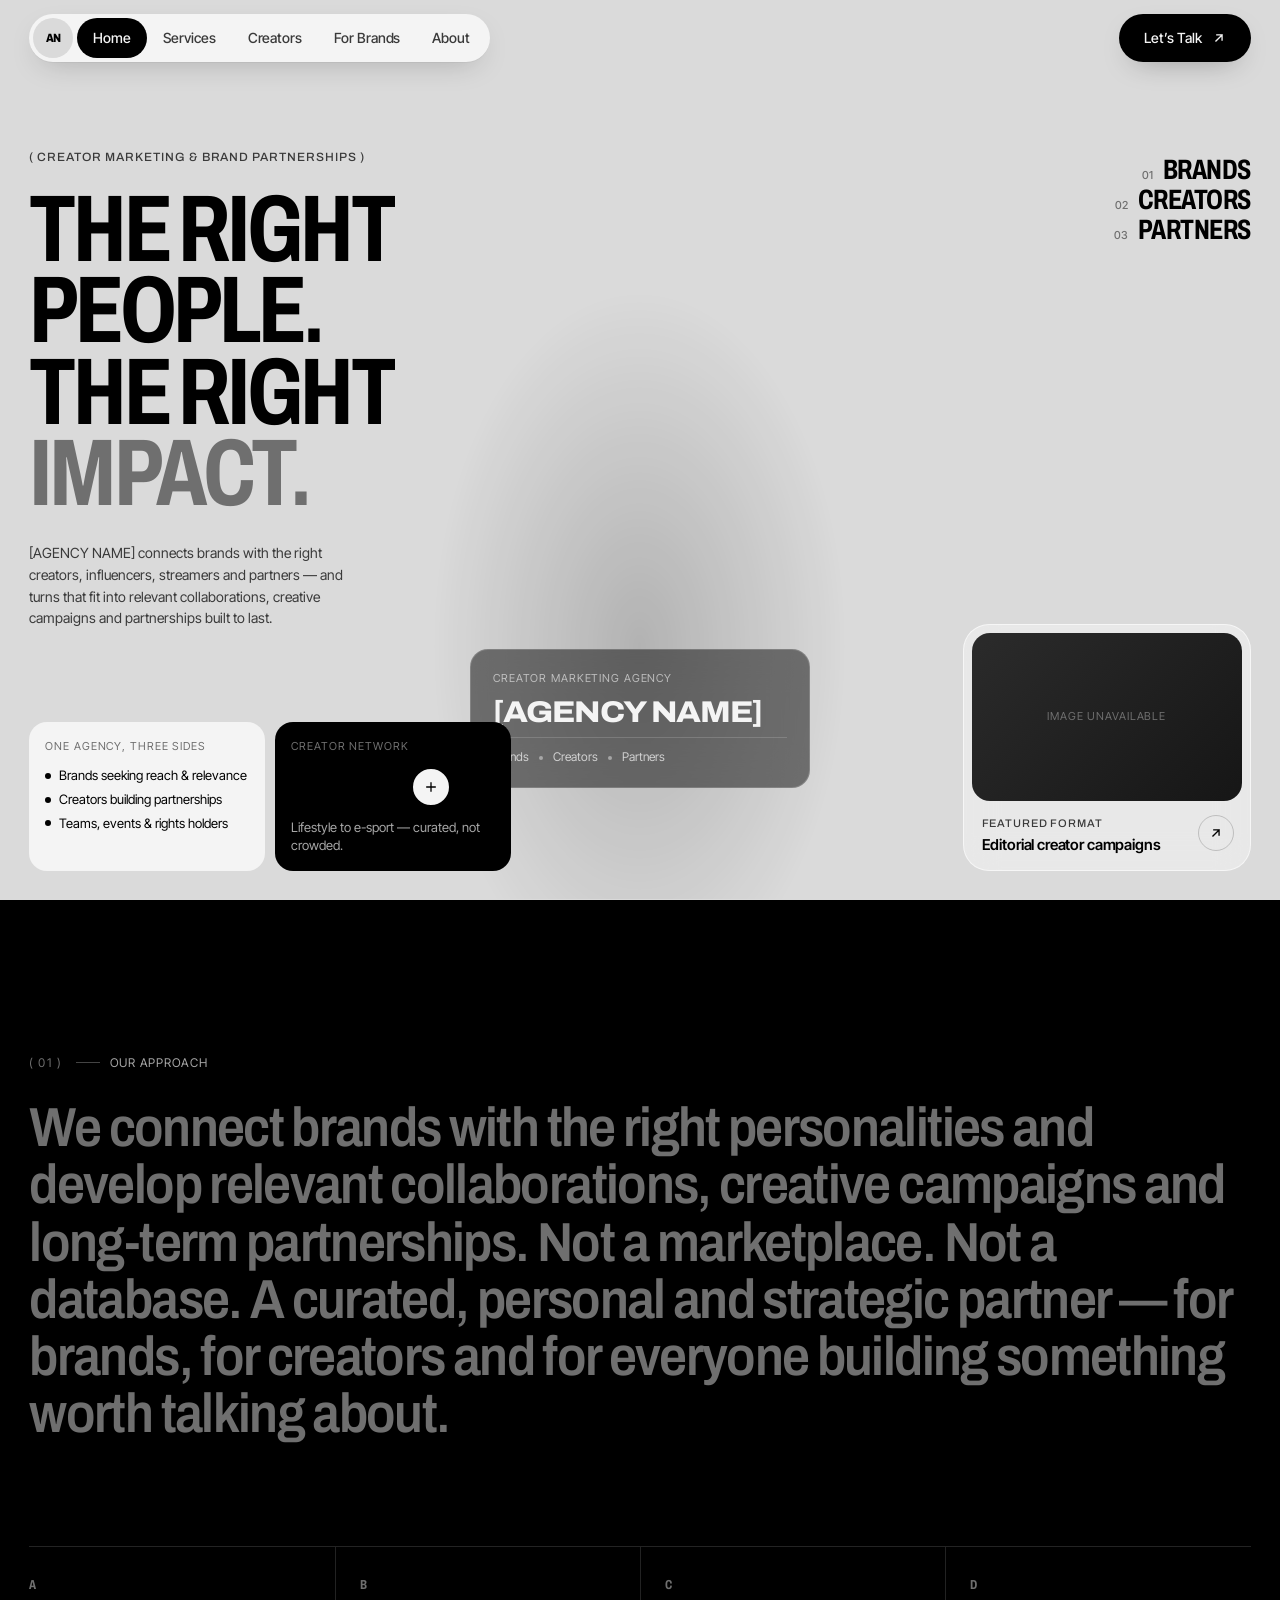
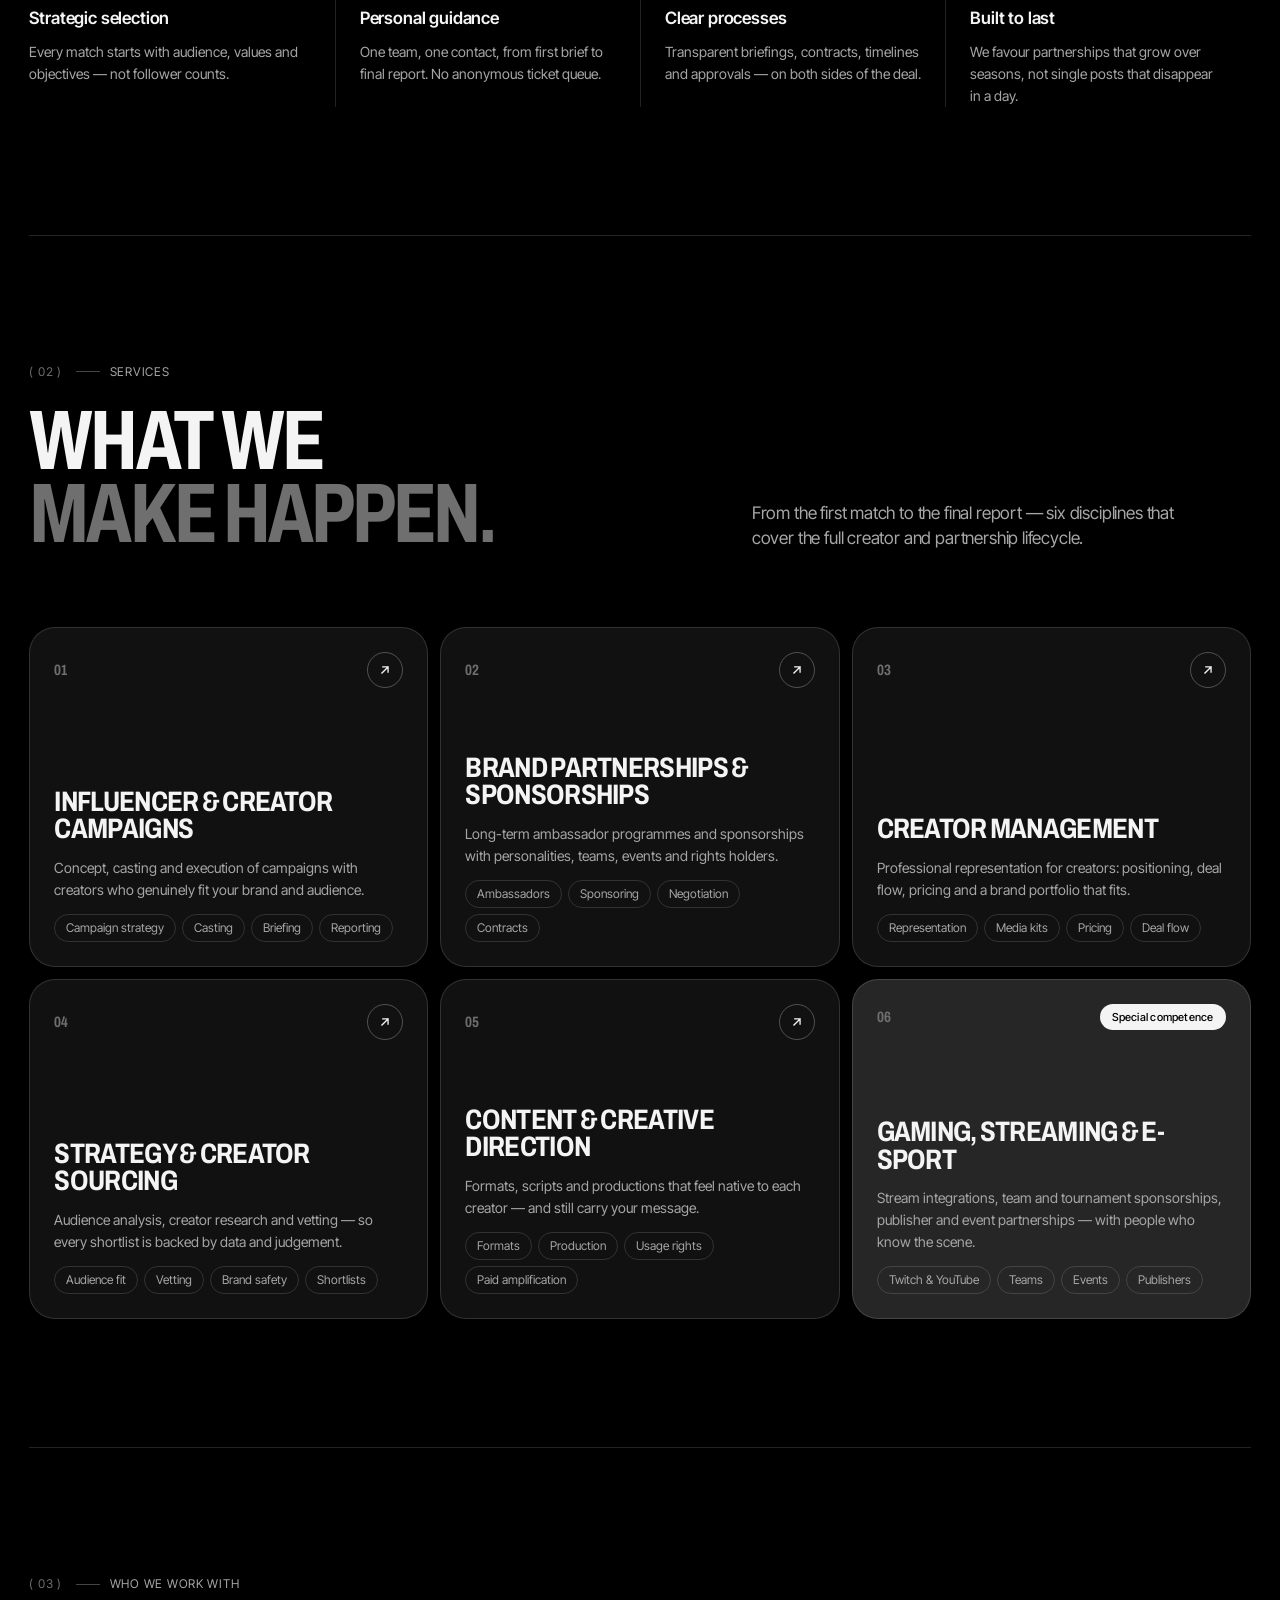
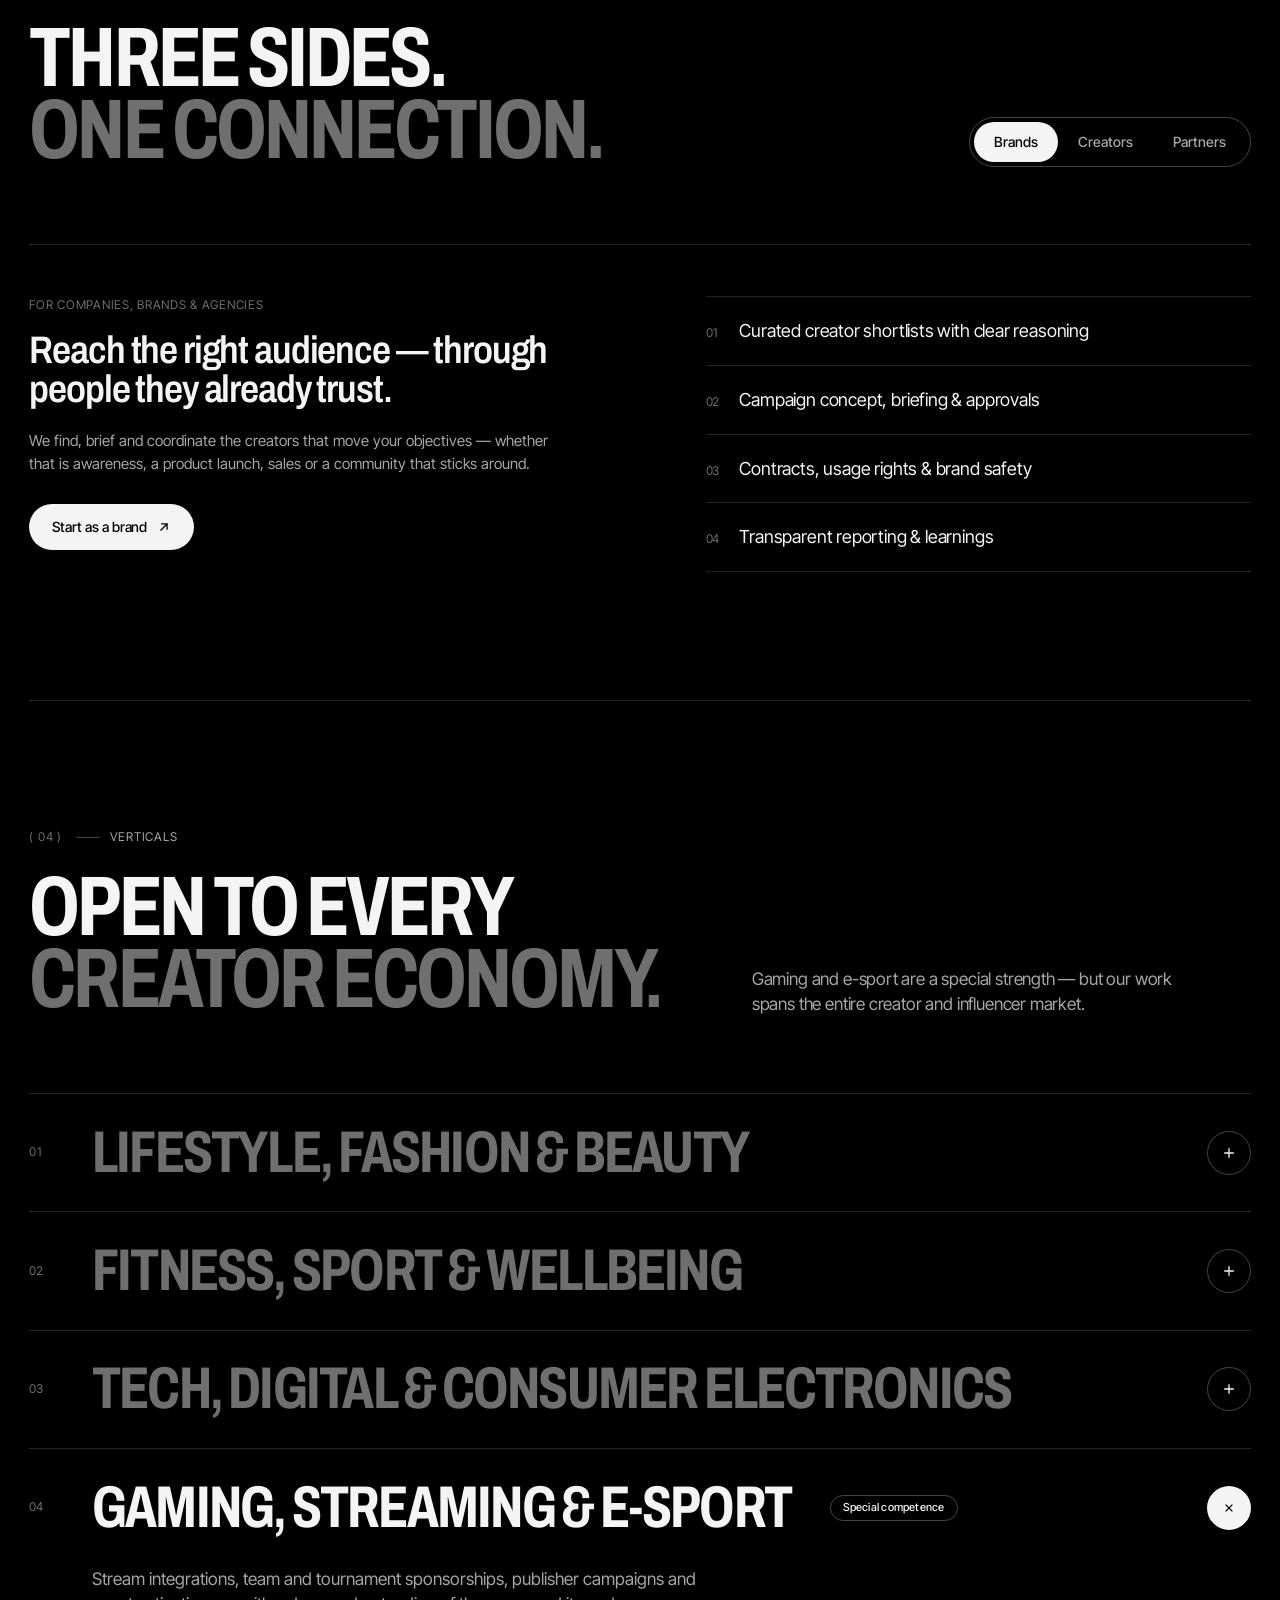
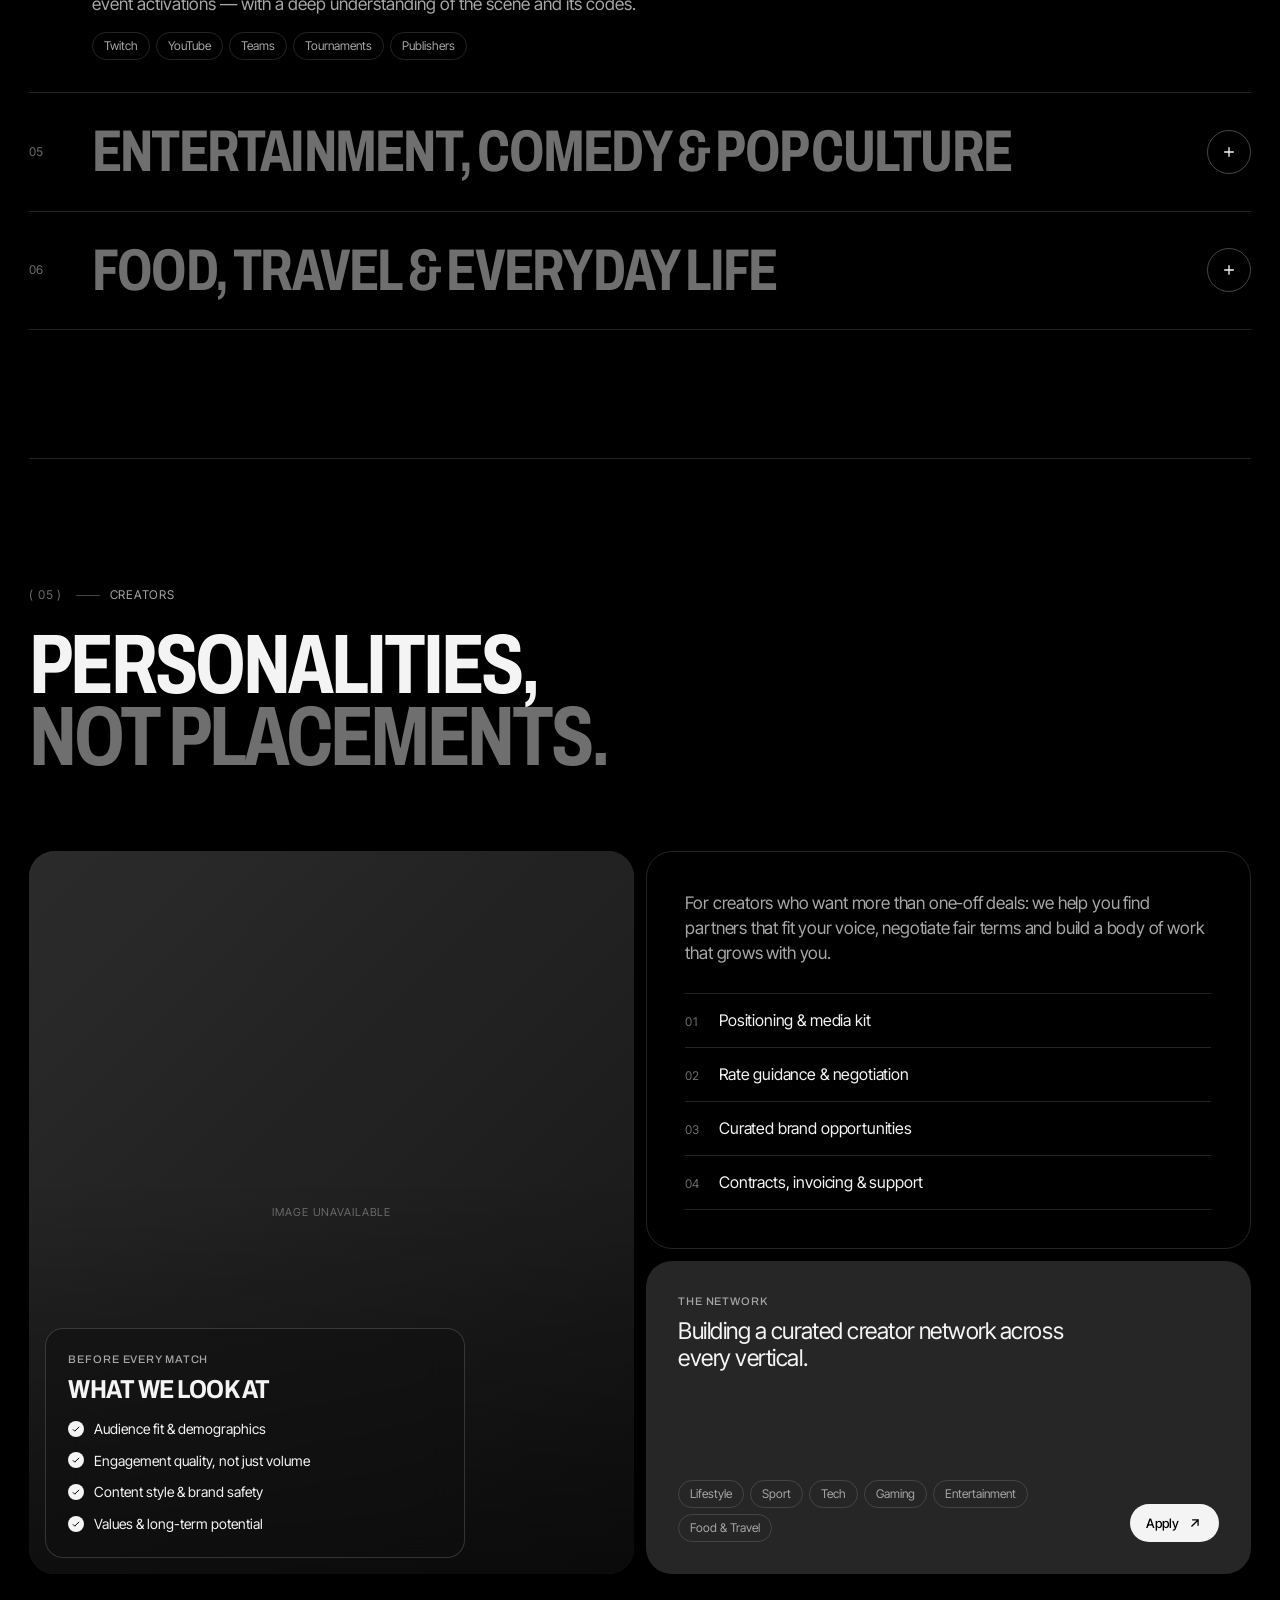
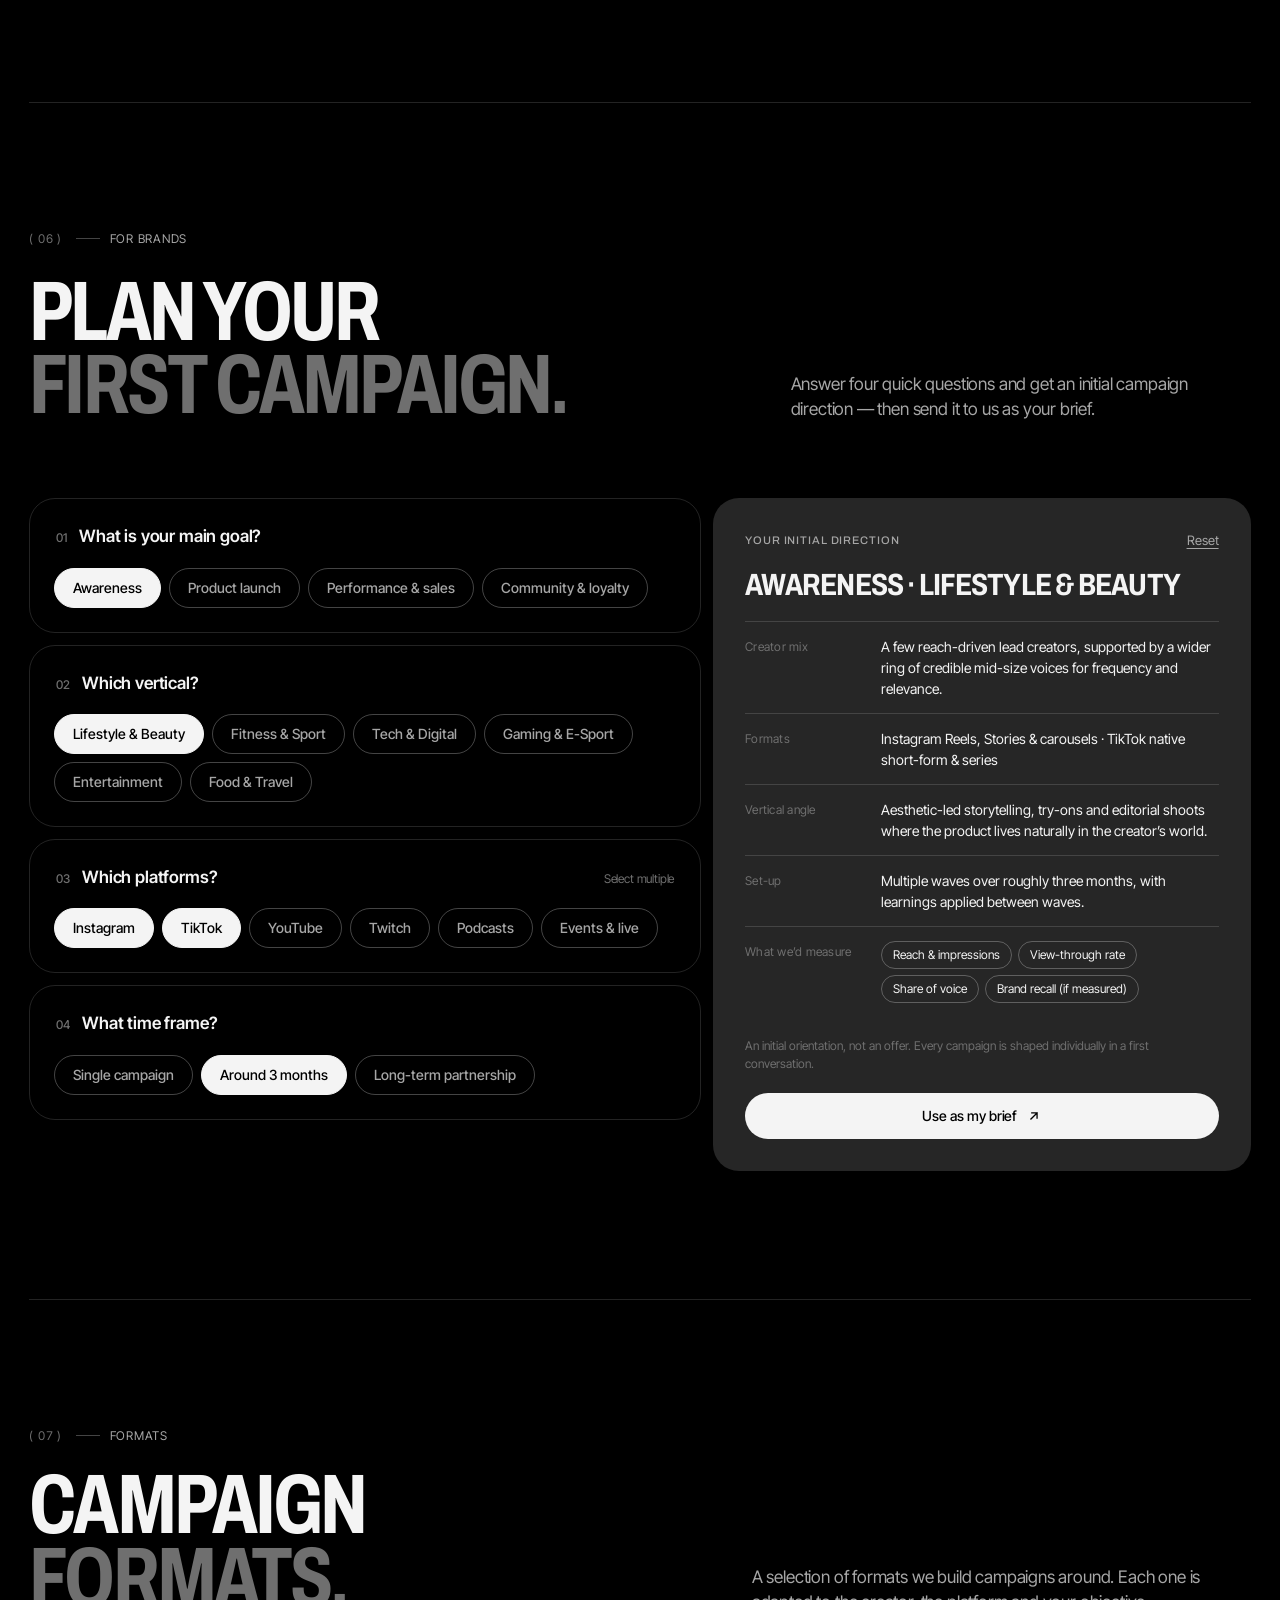
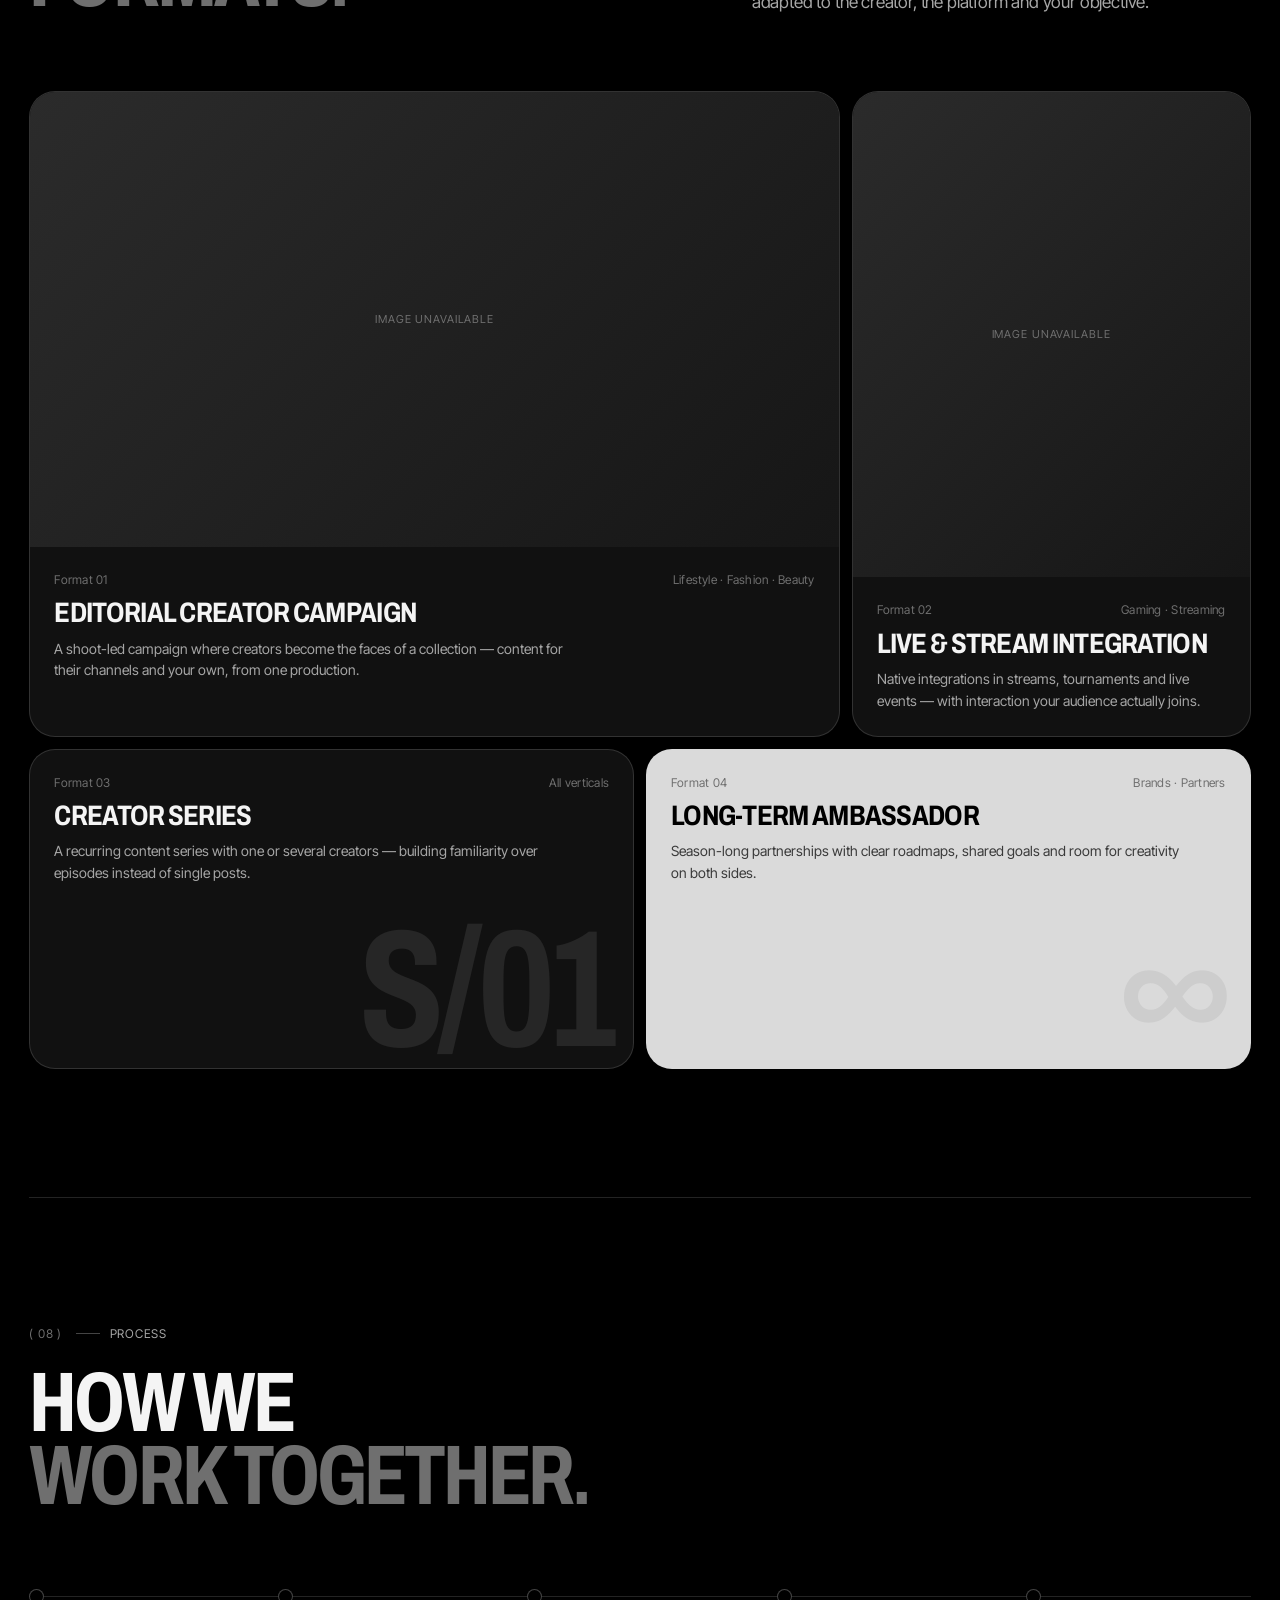
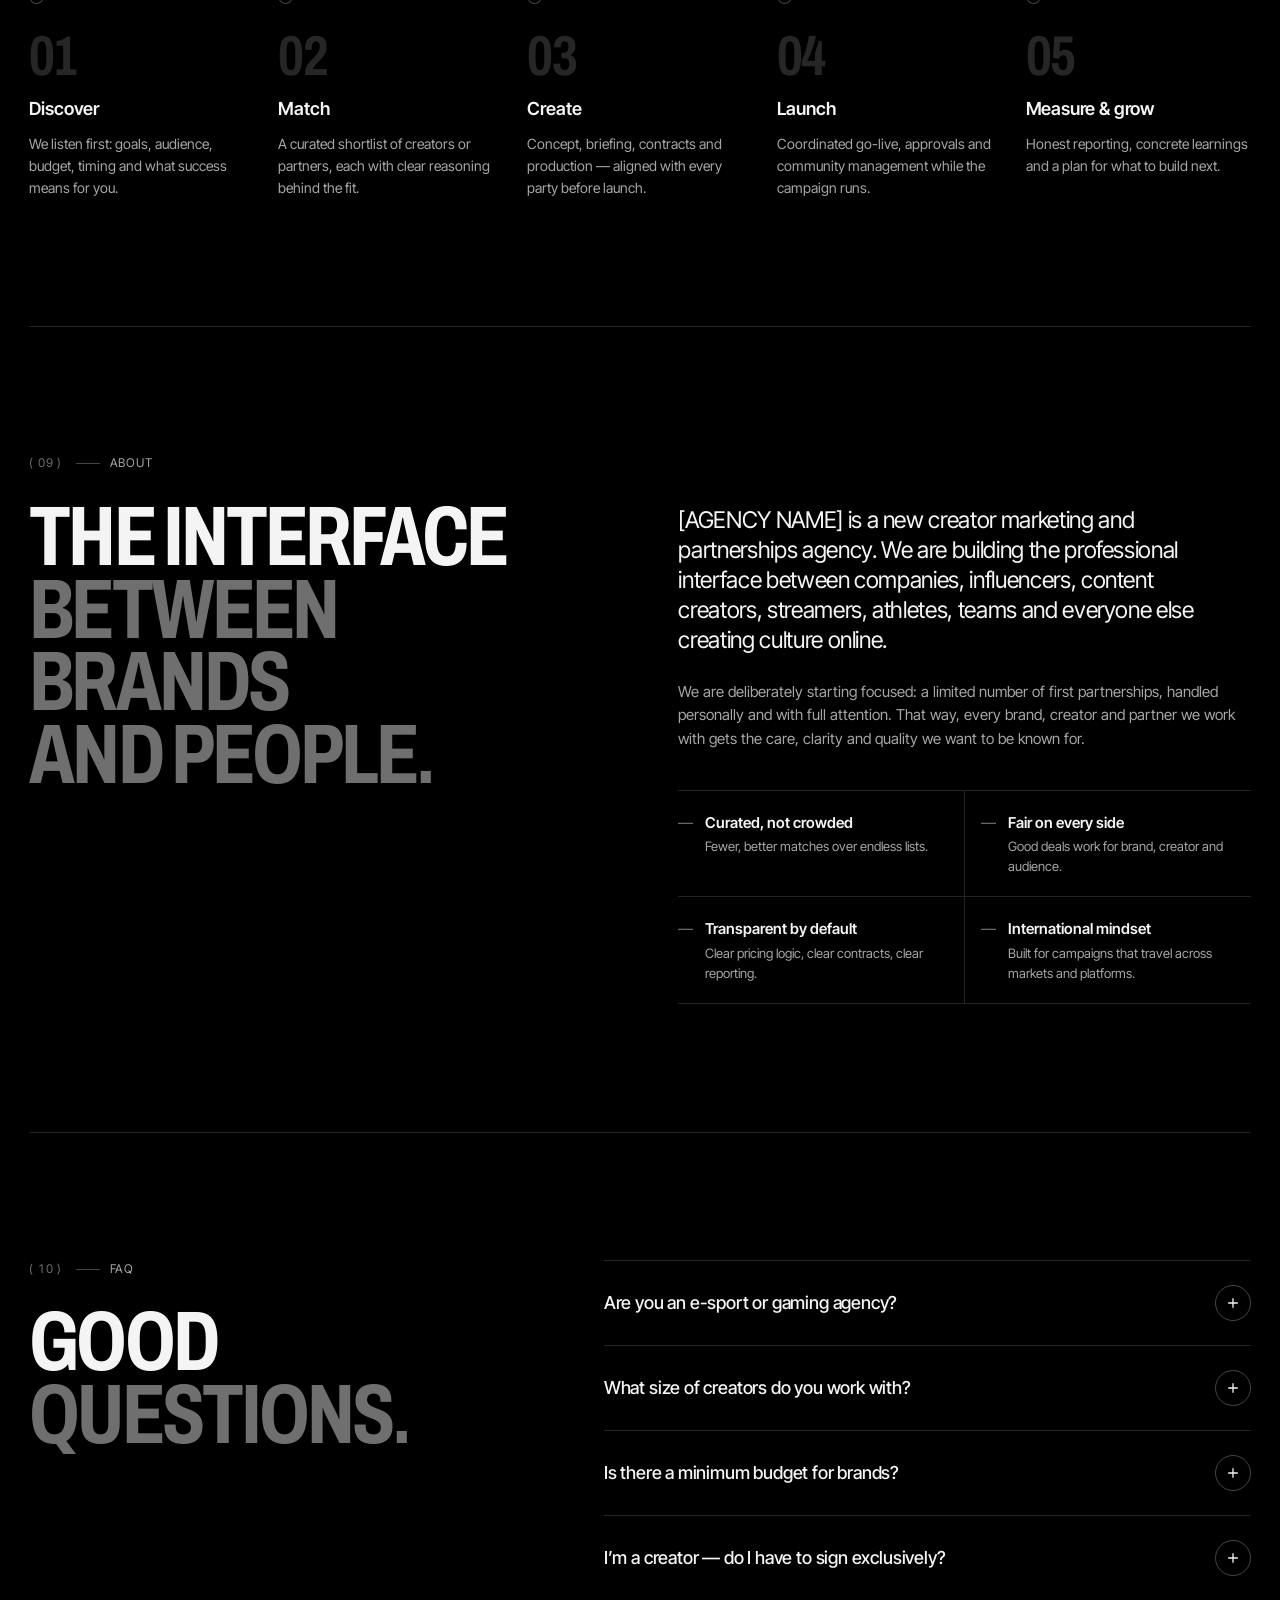
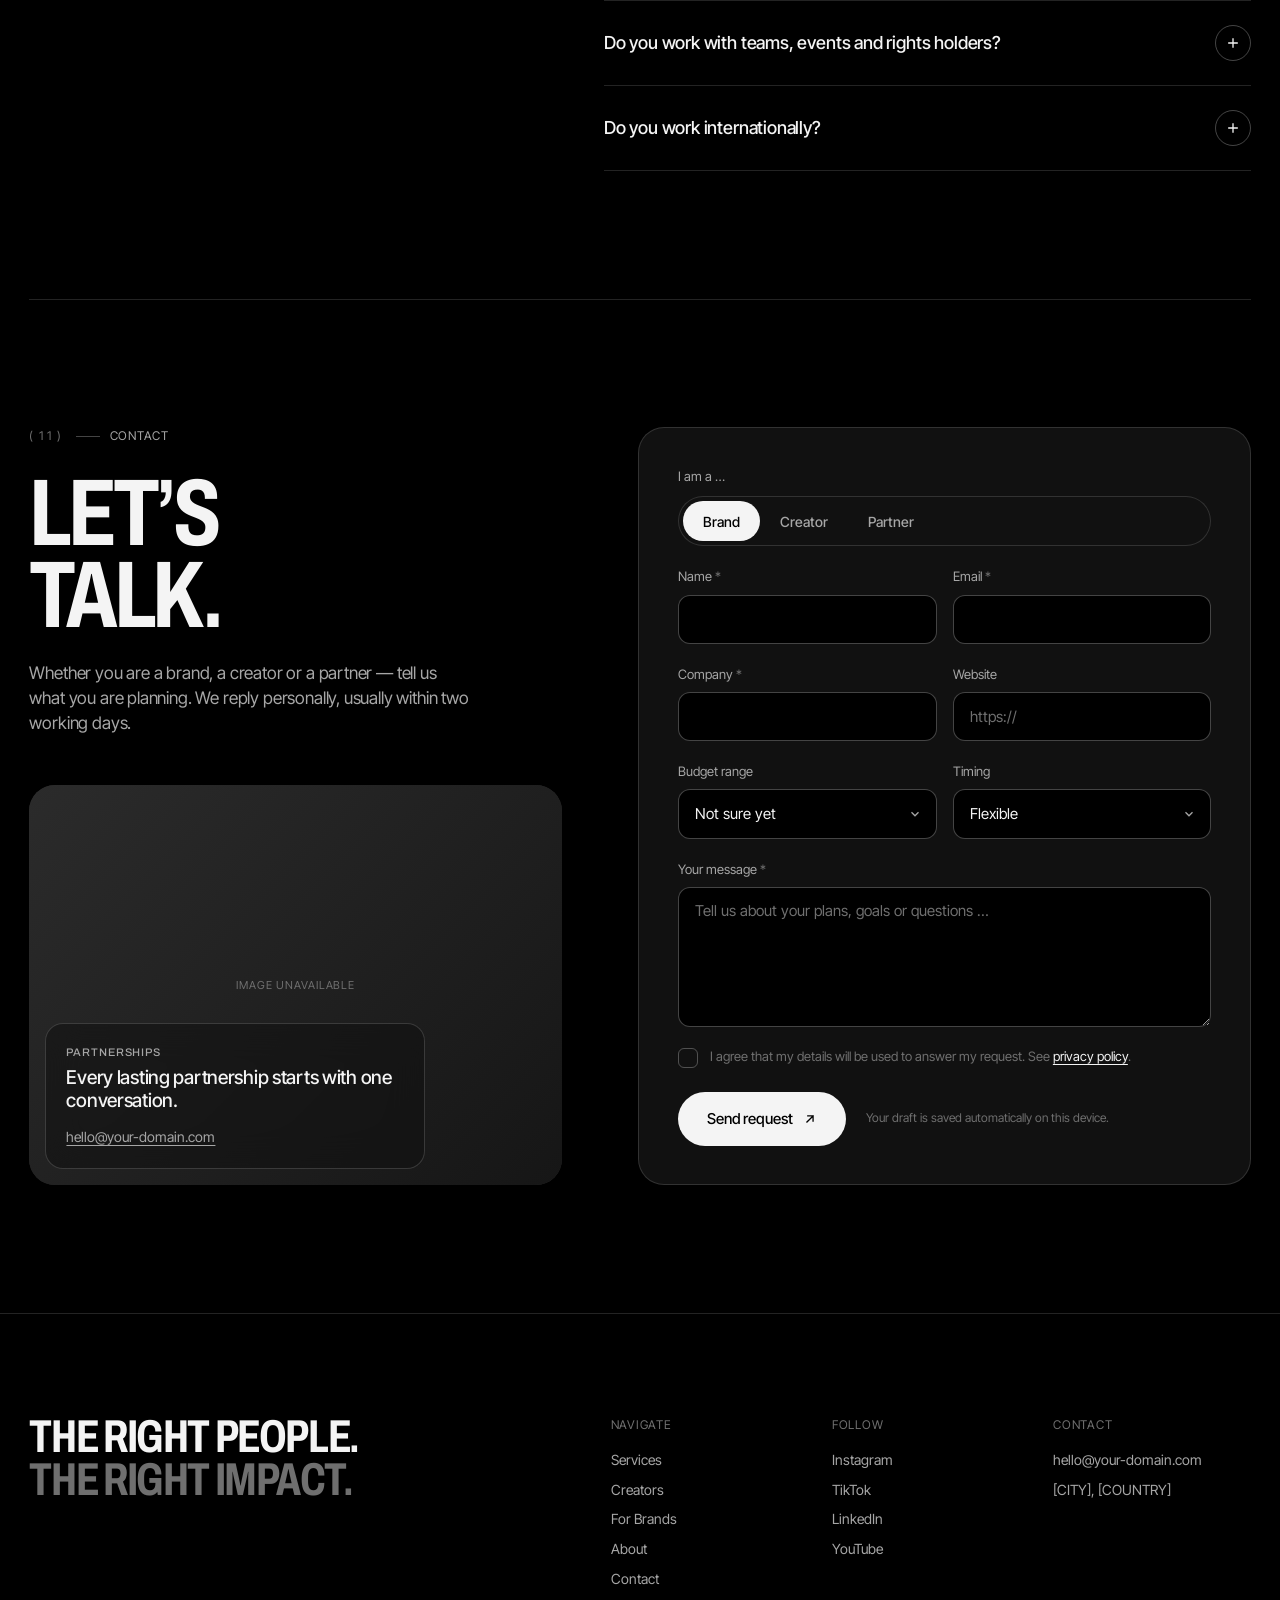
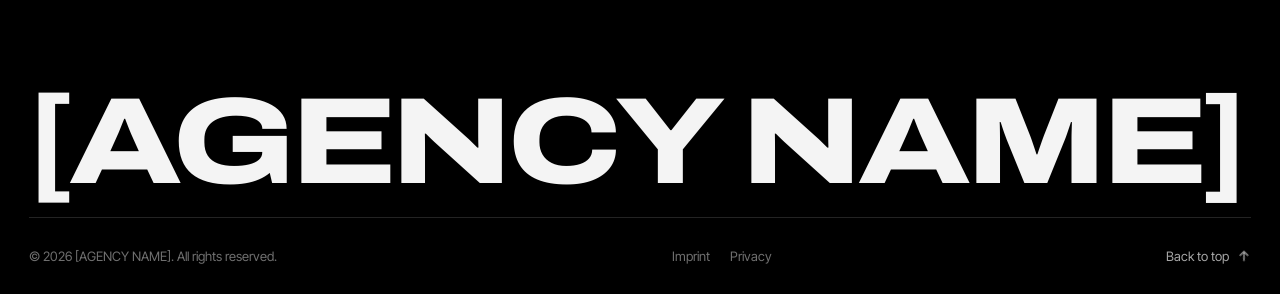
==== index.html @ dfd86616 "Build premium editorial creator marketing agency website Co-Authored-By: Claude Opus 5.5 <noreply@an" ====
<!doctype html>
<html lang="en" class="no-js">
<head>
  <meta charset="utf-8" />
  <meta name="viewport" content="width=device-width, initial-scale=1" />
  <title>[AGENCY NAME] — Creator Marketing & Brand Partnerships</title>
  <meta name="description" content="[AGENCY NAME] connects brands with the right creators, influencers, streamers and partners — and turns that fit into relevant collaborations, creative campaigns and long-term partnerships." />
  <meta name="theme-color" content="#DADADA" />
  <meta property="og:title" content="[AGENCY NAME] — The right people. The right impact." />
  <meta property="og:description" content="Creator marketing, influencer campaigns and brand partnerships across lifestyle, sport, tech, gaming, entertainment and beyond." />
  <meta property="og:type" content="website" />
  <meta property="og:image" content="https://d2ol7oe51mr4n9.cloudfront.net/user_38xzZboKViGWJOttwIXH07lWA1P/7dc8b8f3-4ccb-4599-8ce4-7f7c7881bad9.webp" />

  <link rel="preconnect" href="https://fonts.googleapis.com" />
  <link rel="preconnect" href="https://fonts.gstatic.com" crossorigin />
  <link rel="preconnect" href="https://d2ol7oe51mr4n9.cloudfront.net" crossorigin />
  <link rel="preload" as="image" href="https://d2ol7oe51mr4n9.cloudfront.net/user_38xzZboKViGWJOttwIXH07lWA1P/7dc8b8f3-4ccb-4599-8ce4-7f7c7881bad9.webp" fetchpriority="high" />
  <link href="https://fonts.googleapis.com/css2?family=Archivo:wdth,wght@62..125,500..800&family=Inter+Tight:wght@400;500;600&display=swap" rel="stylesheet" />
  <link rel="stylesheet" href="assets/css/styles.css" />
  <link rel="icon" href="data:image/svg+xml,%3Csvg xmlns='http://www.w3.org/2000/svg' viewBox='0 0 32 32'%3E%3Crect width='32' height='32' rx='16' fill='%23000'/%3E%3Ccircle cx='16' cy='16' r='5' fill='%23F4F4F4'/%3E%3C/svg%3E" />

  <script src="assets/js/config.js"></script>
  <script src="assets/js/main.js" defer></script>
</head>
<body>
  <!-- Icon sprite -->
  <svg width="0" height="0" style="position:absolute" aria-hidden="true">
    <symbol id="i-arrow" viewBox="0 0 16 16"><path d="M4.5 11.5 11.5 4.5M5.5 4.5h6v6" fill="none" stroke="currentColor" stroke-width="1.5" stroke-linecap="square"/></symbol>
    <symbol id="i-plus" viewBox="0 0 16 16"><path d="M8 2.5v11M2.5 8h11" fill="none" stroke="currentColor" stroke-width="1.5"/></symbol>
    <symbol id="i-check" viewBox="0 0 16 16"><path d="m3 8.5 3 3 7-7" fill="none" stroke="currentColor" stroke-width="1.6"/></symbol>
    <symbol id="i-down" viewBox="0 0 16 16"><path d="M8 2.5v11M3.5 9 8 13.5 12.5 9" fill="none" stroke="currentColor" stroke-width="1.5"/></symbol>
  </svg>

  <a class="skip-link" href="#main">Skip to content</a>

  <!-- ============ HEADER ============ -->
  <header class="site-header" id="siteHeader">
    <nav class="nav-pill" aria-label="Primary">
      <a class="nav-mark" href="#home" aria-label="[AGENCY NAME] — back to top" data-brand-label>
        <span data-brand-short>AN</span>
      </a>
      <div class="nav-links" id="navLinks">
        <span class="nav-indicator" aria-hidden="true"></span>
        <a href="#home" class="nav-link is-active" data-section="home" aria-current="true">Home</a>
        <a href="#services" class="nav-link" data-section="services">Services</a>
        <a href="#creators" class="nav-link" data-section="creators">Creators</a>
        <a href="#brands" class="nav-link" data-section="brands">For Brands</a>
        <a href="#about" class="nav-link" data-section="about">About</a>
      </div>
      <button class="nav-menu-btn" id="menuBtn" aria-expanded="false" aria-controls="mobileMenu">
        <span>Menu</span><span class="burger" aria-hidden="true"></span>
      </button>
    </nav>
    <a href="#contact" class="btn btn--dark header-cta">Let’s Talk <svg class="i" aria-hidden="true"><use href="#i-arrow"/></svg></a>
  </header>

  <div class="mobile-menu" id="mobileMenu" hidden>
    <nav aria-label="Mobile">
      <a href="#home"><span>01</span>Home</a>
      <a href="#services"><span>02</span>Services</a>
      <a href="#creators"><span>03</span>Creators</a>
      <a href="#brands"><span>04</span>For Brands</a>
      <a href="#about"><span>05</span>About</a>
      <a href="#contact"><span>06</span>Let’s Talk</a>
    </nav>
    <p class="mobile-menu__foot"><a href="mailto:hello@your-domain.com" data-email>hello@your-domain.com</a></p>
  </div>

  <main id="main">

    <!-- ============ A — HERO ============ -->
    <section class="hero" id="home" data-theme="light" aria-labelledby="heroTitle">
      <div class="hero__inner">
        <figure class="hero__photo media" data-parallax="0.12">
          <img
            src="https://d2ol7oe51mr4n9.cloudfront.net/user_38xzZboKViGWJOttwIXH07lWA1P/7dc8b8f3-4ccb-4599-8ce4-7f7c7881bad9.webp"
            alt="Black-and-white studio portrait of a man seen from behind, head turned slightly to the right, wearing a dark technical jacket against a grey background"
            width="1200" height="1500" fetchpriority="high" decoding="async" />
        </figure>

        <div class="hero__copy">
          <p class="eyebrow">( Creator Marketing &amp; Brand Partnerships )</p>
          <h1 class="hero__title display" id="heroTitle">
            <span class="line"><span>The right</span></span>
            <span class="line"><span>people.</span></span>
            <span class="line"><span>The right</span></span>
            <span class="line line--muted"><span>impact.</span></span>
          </h1>
          <p class="hero__about">
            <span data-brand>[AGENCY NAME]</span> connects brands with the right creators, influencers, streamers and partners —
            and turns that fit into relevant collaborations, creative campaigns and partnerships built to last.
          </p>
        </div>

        <ol class="hero__index" aria-label="Who we work with">
          <li><span>01</span>Brands</li>
          <li><span>02</span>Creators</li>
          <li><span>03</span>Partners</li>
        </ol>

        <div class="hero__plate glass-dark" aria-hidden="true">
          <span class="plate__label">Creator Marketing Agency</span>
          <span class="plate__brand" data-brand>[AGENCY NAME]</span>
          <span class="plate__row"><span>Brands</span><i></i><span>Creators</span><i></i><span>Partners</span></span>
        </div>

        <div class="hero__cards">
          <article class="info-card">
            <p class="info-card__label">One agency, three sides</p>
            <ul class="info-card__list">
              <li><span class="dot"></span>Brands seeking reach &amp; relevance</li>
              <li><span class="dot"></span>Creators building partnerships</li>
              <li><span class="dot"></span>Teams, events &amp; rights holders</li>
            </ul>
          </article>
          <article class="info-card info-card--network">
            <p class="info-card__label">Creator network</p>
            <div class="avatar-stack" aria-hidden="true">
              <img src="https://d2ol7oe51mr4n9.cloudfront.net/user_38xzZboKViGWJOttwIXH07lWA1P/300f41b1-3de5-4153-afde-06e15e753ad0.webp" alt="" width="40" height="40" />
              <img src="https://d2ol7oe51mr4n9.cloudfront.net/user_38xzZboKViGWJOttwIXH07lWA1P/bfff4cdf-4fda-4491-ada6-62f3b6236492.webp" alt="" width="40" height="40" />
              <img src="https://d2ol7oe51mr4n9.cloudfront.net/user_38xzZboKViGWJOttwIXH07lWA1P/943b121e-fe72-479f-93ae-aa8cd1650f69.webp" alt="" width="40" height="40" />
              <img src="https://d2ol7oe51mr4n9.cloudfront.net/user_38xzZboKViGWJOttwIXH07lWA1P/c673306f-2b81-4c3d-a7d2-3df61d481abb.webp" alt="" width="40" height="40" />
              <span class="avatar-stack__more"><svg class="i" aria-hidden="true"><use href="#i-plus"/></svg></span>
            </div>
            <p class="info-card__text">Lifestyle to e-sport — curated, not crowded.</p>
          </article>
        </div>

        <a class="hero__editorial glass-light" href="#formats">
          <figure class="media hero__editorial-media">
            <img src="https://d2ol7oe51mr4n9.cloudfront.net/user_38xzZboKViGWJOttwIXH07lWA1P/9340eb08-877d-4d08-91fb-b70754541d98.webp"
                 alt="Abstract monochrome fashion image with motion blur and a striking white geometric shape"
                 width="560" height="400" decoding="async" />
          </figure>
          <div class="hero__editorial-body">
            <p class="eyebrow eyebrow--sm">Featured format</p>
            <p class="hero__editorial-title">Editorial creator campaigns</p>
            <span class="round-arrow" aria-hidden="true"><svg class="i"><use href="#i-arrow"/></svg></span>
          </div>
        </a>
      </div>
    </section>

    <!-- ============ B — MANIFESTO ============ -->
    <section class="section section--dark manifesto" id="manifesto" data-theme="dark" aria-label="Our approach">
      <div class="container">
        <div class="section-meta">
          <span class="section-num">( 01 )</span>
          <span class="section-tag">Our approach</span>
        </div>
        <p class="manifesto__text" id="manifestoText">
          We connect brands with the right personalities and develop relevant collaborations, creative campaigns and long-term partnerships.
          Not a marketplace. Not a database. A curated, personal and strategic partner — for brands, for creators and for everyone building something worth talking about.
        </p>
        <div class="manifesto__pillars">
          <div class="pillar reveal"><span class="pillar__num">A</span><h3>Strategic selection</h3><p>Every match starts with audience, values and objectives — not follower counts.</p></div>
          <div class="pillar reveal"><span class="pillar__num">B</span><h3>Personal guidance</h3><p>One team, one contact, from first brief to final report. No anonymous ticket queue.</p></div>
          <div class="pillar reveal"><span class="pillar__num">C</span><h3>Clear processes</h3><p>Transparent briefings, contracts, timelines and approvals — on both sides of the deal.</p></div>
          <div class="pillar reveal"><span class="pillar__num">D</span><h3>Built to last</h3><p>We favour partnerships that grow over seasons, not single posts that disappear in a day.</p></div>
        </div>
      </div>
    </section>

    <!-- ============ C — SERVICES ============ -->
    <section class="section section--dark services" id="services" data-theme="dark" aria-labelledby="servicesTitle">
      <div class="container">
        <header class="section-head">
          <div class="section-meta">
            <span class="section-num">( 02 )</span>
            <span class="section-tag">Services</span>
          </div>
          <h2 class="display h2 reveal" id="servicesTitle">What we<br /><span class="muted">make happen.</span></h2>
          <p class="section-lead reveal">From the first match to the final report — six disciplines that cover the full creator and partnership lifecycle.</p>
        </header>

        <div class="service-grid">
          <article class="service-card reveal" tabindex="0">
            <div class="service-card__top"><span class="service-card__num">01</span><span class="round-arrow"><svg class="i" aria-hidden="true"><use href="#i-arrow"/></svg></span></div>
            <h3>Influencer &amp; Creator Campaigns</h3>
            <p>Concept, casting and execution of campaigns with creators who genuinely fit your brand and audience.</p>
            <ul class="tags"><li>Campaign strategy</li><li>Casting</li><li>Briefing</li><li>Reporting</li></ul>
          </article>
          <article class="service-card reveal" tabindex="0">
            <div class="service-card__top"><span class="service-card__num">02</span><span class="round-arrow"><svg class="i" aria-hidden="true"><use href="#i-arrow"/></svg></span></div>
            <h3>Brand Partnerships &amp; Sponsorships</h3>
            <p>Long-term ambassador programmes and sponsorships with personalities, teams, events and rights holders.</p>
            <ul class="tags"><li>Ambassadors</li><li>Sponsoring</li><li>Negotiation</li><li>Contracts</li></ul>
          </article>
          <article class="service-card reveal" tabindex="0">
            <div class="service-card__top"><span class="service-card__num">03</span><span class="round-arrow"><svg class="i" aria-hidden="true"><use href="#i-arrow"/></svg></span></div>
            <h3>Creator Management</h3>
            <p>Professional representation for creators: positioning, deal flow, pricing and a brand portfolio that fits.</p>
            <ul class="tags"><li>Representation</li><li>Media kits</li><li>Pricing</li><li>Deal flow</li></ul>
          </article>
          <article class="service-card reveal" tabindex="0">
            <div class="service-card__top"><span class="service-card__num">04</span><span class="round-arrow"><svg class="i" aria-hidden="true"><use href="#i-arrow"/></svg></span></div>
            <h3>Strategy &amp; Creator Sourcing</h3>
            <p>Audience analysis, creator research and vetting — so every shortlist is backed by data and judgement.</p>
            <ul class="tags"><li>Audience fit</li><li>Vetting</li><li>Brand safety</li><li>Shortlists</li></ul>
          </article>
          <article class="service-card reveal" tabindex="0">
            <div class="service-card__top"><span class="service-card__num">05</span><span class="round-arrow"><svg class="i" aria-hidden="true"><use href="#i-arrow"/></svg></span></div>
            <h3>Content &amp; Creative Direction</h3>
            <p>Formats, scripts and productions that feel native to each creator — and still carry your message.</p>
            <ul class="tags"><li>Formats</li><li>Production</li><li>Usage rights</li><li>Paid amplification</li></ul>
          </article>
          <article class="service-card service-card--feature reveal" tabindex="0">
            <div class="service-card__top"><span class="service-card__num">06</span><span class="badge">Special competence</span></div>
            <h3>Gaming, Streaming &amp; E-Sport</h3>
            <p>Stream integrations, team and tournament sponsorships, publisher and event partnerships — with people who know the scene.</p>
            <ul class="tags"><li>Twitch &amp; YouTube</li><li>Teams</li><li>Events</li><li>Publishers</li></ul>
          </article>
        </div>
      </div>
    </section>

    <!-- ============ D — AUDIENCES ============ -->
    <section class="section section--dark audiences" id="audiences" data-theme="dark" aria-labelledby="audTitle">
      <div class="container">
        <header class="section-head section-head--split">
          <div>
            <div class="section-meta">
              <span class="section-num">( 03 )</span>
              <span class="section-tag">Who we work with</span>
            </div>
            <h2 class="display h2 reveal" id="audTitle">Three sides.<br /><span class="muted">One connection.</span></h2>
          </div>
          <div class="segmented segmented--dark" role="tablist" aria-label="Audience">
            <span class="segmented__indicator" aria-hidden="true"></span>
            <button role="tab" id="tab-brands" aria-controls="panel-brands" aria-selected="true">Brands</button>
            <button role="tab" id="tab-creators" aria-controls="panel-creators" aria-selected="false" tabindex="-1">Creators</button>
            <button role="tab" id="tab-partners" aria-controls="panel-partners" aria-selected="false" tabindex="-1">Partners</button>
          </div>
        </header>

        <div class="aud-panels">
          <div class="aud-panel" role="tabpanel" id="panel-brands" aria-labelledby="tab-brands">
            <div class="aud-panel__lead">
              <p class="aud-panel__kicker">For companies, brands &amp; agencies</p>
              <h3>Reach the right audience — through people they already trust.</h3>
              <p>We find, brief and coordinate the creators that move your objectives — whether that is awareness, a product launch, sales or a community that sticks around.</p>
              <a href="#contact" class="btn btn--light" data-role-link="brand">Start as a brand <svg class="i" aria-hidden="true"><use href="#i-arrow"/></svg></a>
            </div>
            <ul class="aud-list">
              <li><span>01</span>Curated creator shortlists with clear reasoning</li>
              <li><span>02</span>Campaign concept, briefing &amp; approvals</li>
              <li><span>03</span>Contracts, usage rights &amp; brand safety</li>
              <li><span>04</span>Transparent reporting &amp; learnings</li>
            </ul>
          </div>
          <div class="aud-panel" role="tabpanel" id="panel-creators" aria-labelledby="tab-creators" hidden>
            <div class="aud-panel__lead">
              <p class="aud-panel__kicker">For influencers, creators &amp; streamers</p>
              <h3>Monetise your reach — with partners that fit who you are.</h3>
              <p>We help you position yourself, price your work fairly and build a portfolio of brand partnerships you are proud to show your community.</p>
              <a href="#contact" class="btn btn--light" data-role-link="creator">Apply as a creator <svg class="i" aria-hidden="true"><use href="#i-arrow"/></svg></a>
            </div>
            <ul class="aud-list">
              <li><span>01</span>Positioning, media kit &amp; rate guidance</li>
              <li><span>02</span>Access to relevant brand opportunities</li>
              <li><span>03</span>Negotiation &amp; contract support</li>
              <li><span>04</span>Long-term partnership planning</li>
            </ul>
          </div>
          <div class="aud-panel" role="tabpanel" id="panel-partners" aria-labelledby="tab-partners" hidden>
            <div class="aud-panel__lead">
              <p class="aud-panel__kicker">For teams, athletes, events &amp; rights holders</p>
              <h3>Find sponsors who add value — not just a logo on a jersey.</h3>
              <p>We package your assets, identify suitable sponsors and build partnerships that work for your fans, your brand and your sponsor.</p>
              <a href="#contact" class="btn btn--light" data-role-link="partner">Become a partner <svg class="i" aria-hidden="true"><use href="#i-arrow"/></svg></a>
            </div>
            <ul class="aud-list">
              <li><span>01</span>Sponsorship decks &amp; asset valuation</li>
              <li><span>02</span>Sponsor search &amp; outreach</li>
              <li><span>03</span>Activation concepts with creators</li>
              <li><span>04</span>Partner management &amp; renewals</li>
            </ul>
          </div>
        </div>
      </div>
    </section>

    <!-- ============ E — VERTICALS ============ -->
    <section class="section section--dark verticals" id="verticals" data-theme="dark" aria-labelledby="vertTitle">
      <div class="container">
        <header class="section-head">
          <div class="section-meta">
            <span class="section-num">( 04 )</span>
            <span class="section-tag">Verticals</span>
          </div>
          <h2 class="display h2 reveal" id="vertTitle">Open to every<br /><span class="muted">creator economy.</span></h2>
          <p class="section-lead reveal">Gaming and e-sport are a special strength — but our work spans the entire creator and influencer market.</p>
        </header>

        <ul class="vert-list" id="vertList">
          <li class="vert-row">
            <button class="vert-row__head" aria-expanded="false">
              <span class="vert-row__num">01</span><span class="vert-row__name">Lifestyle, Fashion &amp; Beauty</span>
              <span class="vert-row__icon"><svg class="i" aria-hidden="true"><use href="#i-plus"/></svg></span>
            </button>
            <div class="vert-row__body"><div><p>Aesthetic-led storytelling, try-ons, editorial shoots and launches where the product lives naturally in the creator’s world.</p><ul class="tags"><li>Instagram</li><li>TikTok</li><li>Editorial</li><li>Seeding</li></ul></div></div>
          </li>
          <li class="vert-row">
            <button class="vert-row__head" aria-expanded="false">
              <span class="vert-row__num">02</span><span class="vert-row__name">Fitness, Sport &amp; Wellbeing</span>
              <span class="vert-row__icon"><svg class="i" aria-hidden="true"><use href="#i-plus"/></svg></span>
            </button>
            <div class="vert-row__body"><div><p>Athletes, coaches and wellbeing voices with credibility — for challenges, product tests and ambassador programmes.</p><ul class="tags"><li>Athletes</li><li>Challenges</li><li>Ambassadors</li></ul></div></div>
          </li>
          <li class="vert-row">
            <button class="vert-row__head" aria-expanded="false">
              <span class="vert-row__num">03</span><span class="vert-row__name">Tech, Digital &amp; Consumer Electronics</span>
              <span class="vert-row__icon"><svg class="i" aria-hidden="true"><use href="#i-plus"/></svg></span>
            </button>
            <div class="vert-row__body"><div><p>Reviews, unboxings and deep-dives by creators whose audiences actually make buying decisions in tech.</p><ul class="tags"><li>YouTube</li><li>Reviews</li><li>Launches</li></ul></div></div>
          </li>
          <li class="vert-row vert-row--feature">
            <button class="vert-row__head" aria-expanded="false">
              <span class="vert-row__num">04</span><span class="vert-row__name">Gaming, Streaming &amp; E-Sport</span>
              <span class="badge badge--light">Special competence</span>
              <span class="vert-row__icon"><svg class="i" aria-hidden="true"><use href="#i-plus"/></svg></span>
            </button>
            <div class="vert-row__body"><div><p>Stream integrations, team and tournament sponsorships, publisher campaigns and event activations — with a deep understanding of the scene and its codes.</p><ul class="tags"><li>Twitch</li><li>YouTube</li><li>Teams</li><li>Tournaments</li><li>Publishers</li></ul></div></div>
          </li>
          <li class="vert-row">
            <button class="vert-row__head" aria-expanded="false">
              <span class="vert-row__num">05</span><span class="vert-row__name">Entertainment, Comedy &amp; Pop Culture</span>
              <span class="vert-row__icon"><svg class="i" aria-hidden="true"><use href="#i-plus"/></svg></span>
            </button>
            <div class="vert-row__body"><div><p>Formats with personality — sketches, series and cultural moments that people share because they want to.</p><ul class="tags"><li>Series</li><li>Short-form</li><li>Podcasts</li></ul></div></div>
          </li>
          <li class="vert-row">
            <button class="vert-row__head" aria-expanded="false">
              <span class="vert-row__num">06</span><span class="vert-row__name">Food, Travel &amp; Everyday Life</span>
              <span class="vert-row__icon"><svg class="i" aria-hidden="true"><use href="#i-plus"/></svg></span>
            </button>
            <div class="vert-row__body"><div><p>Relatable everyday content, destination campaigns and recipes that integrate brands without breaking the moment.</p><ul class="tags"><li>Destinations</li><li>Recipes</li><li>Vlogs</li></ul></div></div>
          </li>
        </ul>
      </div>
    </section>

    <!-- ============ F — CREATORS ============ -->
    <section class="section section--dark creators" id="creators" data-theme="dark" aria-labelledby="creatorsTitle">
      <div class="container">
        <header class="section-head">
          <div class="section-meta">
            <span class="section-num">( 05 )</span>
            <span class="section-tag">Creators</span>
          </div>
          <h2 class="display h2 reveal" id="creatorsTitle">Personalities,<br /><span class="muted">not placements.</span></h2>
        </header>

        <div class="creators__grid">
          <article class="creator-card reveal">
            <figure class="media creator-card__media">
              <img src="https://d2ol7oe51mr4n9.cloudfront.net/user_38xzZboKViGWJOttwIXH07lWA1P/a9d3641f-d629-46e5-8d2d-5f75386b803d.webp"
                   alt="Portrait of a man wearing a black cap in front of a dark background"
                   width="900" height="1100" loading="lazy" decoding="async" />
            </figure>
            <div class="creator-card__overlay glass-dark">
              <p class="eyebrow eyebrow--sm">Before every match</p>
              <h3>What we look at</h3>
              <ul class="check-list">
                <li><svg class="i" aria-hidden="true"><use href="#i-check"/></svg>Audience fit &amp; demographics</li>
                <li><svg class="i" aria-hidden="true"><use href="#i-check"/></svg>Engagement quality, not just volume</li>
                <li><svg class="i" aria-hidden="true"><use href="#i-check"/></svg>Content style &amp; brand safety</li>
                <li><svg class="i" aria-hidden="true"><use href="#i-check"/></svg>Values &amp; long-term potential</li>
              </ul>
            </div>
          </article>

          <div class="creators__side">
            <div class="creators__intro reveal">
              <p class="section-lead">For creators who want more than one-off deals: we help you find partners that fit your voice, negotiate fair terms and build a body of work that grows with you.</p>
              <ul class="aud-list aud-list--compact">
                <li><span>01</span>Positioning &amp; media kit</li>
                <li><span>02</span>Rate guidance &amp; negotiation</li>
                <li><span>03</span>Curated brand opportunities</li>
                <li><span>04</span>Contracts, invoicing &amp; support</li>
              </ul>
            </div>

            <!-- Avatars are visual placeholders only — not real staff, clients or confirmed partners. -->
            <div class="network-card reveal" id="networkCard">
              <div class="network-card__head">
                <p class="eyebrow eyebrow--sm">The network</p>
                <p class="network-card__title">Building a curated creator network across every vertical.</p>
              </div>
              <div class="network-grid" aria-hidden="true">
                <img src="https://d2ol7oe51mr4n9.cloudfront.net/user_38xzZboKViGWJOttwIXH07lWA1P/300f41b1-3de5-4153-afde-06e15e753ad0.webp" alt="" loading="lazy" width="96" height="96" />
                <img src="https://d2ol7oe51mr4n9.cloudfront.net/user_38xzZboKViGWJOttwIXH07lWA1P/bfff4cdf-4fda-4491-ada6-62f3b6236492.webp" alt="" loading="lazy" width="96" height="96" />
                <img src="https://d2ol7oe51mr4n9.cloudfront.net/user_38xzZboKViGWJOttwIXH07lWA1P/943b121e-fe72-479f-93ae-aa8cd1650f69.webp" alt="" loading="lazy" width="96" height="96" />
                <img src="https://d2ol7oe51mr4n9.cloudfront.net/user_38xzZboKViGWJOttwIXH07lWA1P/c673306f-2b81-4c3d-a7d2-3df61d481abb.webp" alt="" loading="lazy" width="96" height="96" />
                <img src="https://d2ol7oe51mr4n9.cloudfront.net/user_38xzZboKViGWJOttwIXH07lWA1P/2e4fcf11-d0fc-4f31-8f7a-dfe751777141.webp" alt="" loading="lazy" width="96" height="96" />
                <img src="https://d2ol7oe51mr4n9.cloudfront.net/user_38xzZboKViGWJOttwIXH07lWA1P/ab458fcd-4c2c-426f-8213-21cc3c7274be.webp" alt="" loading="lazy" width="96" height="96" />
                <img src="https://d2ol7oe51mr4n9.cloudfront.net/user_38xzZboKViGWJOttwIXH07lWA1P/c1fcd833-5ac9-41e9-9352-fead7e64fa24.webp" alt="" loading="lazy" width="96" height="96" />
                <img src="https://d2ol7oe51mr4n9.cloudfront.net/user_38xzZboKViGWJOttwIXH07lWA1P/4c2b3307-e555-4633-949c-efd3b7e09d82.webp" alt="" loading="lazy" width="96" height="96" />
              </div>
              <div class="network-card__foot">
                <ul class="tags"><li>Lifestyle</li><li>Sport</li><li>Tech</li><li>Gaming</li><li>Entertainment</li><li>Food &amp; Travel</li></ul>
                <a href="#contact" class="btn btn--light btn--sm" data-role-link="creator">Apply <svg class="i" aria-hidden="true"><use href="#i-arrow"/></svg></a>
              </div>
            </div>
          </div>
        </div>
      </div>
    </section>

    <!-- ============ G — FOR BRANDS / PLANNER ============ -->
    <section class="section section--dark brands" id="brands" data-theme="dark" aria-labelledby="brandsTitle">
      <div class="container">
        <header class="section-head section-head--split">
          <div>
            <div class="section-meta">
              <span class="section-num">( 06 )</span>
              <span class="section-tag">For Brands</span>
            </div>
            <h2 class="display h2 reveal" id="brandsTitle">Plan your<br /><span class="muted">first campaign.</span></h2>
          </div>
          <p class="section-lead reveal">Answer four quick questions and get an initial campaign direction — then send it to us as your brief.</p>
        </header>

        <div class="planner" id="planner">
          <form class="planner__form" id="plannerForm" aria-label="Campaign planner">
            <fieldset class="planner__step">
              <legend><span>01</span>What is your main goal?</legend>
              <div class="chips" data-group="goal" data-type="single">
                <button type="button" class="chip" data-value="awareness" aria-pressed="true">Awareness</button>
                <button type="button" class="chip" data-value="launch" aria-pressed="false">Product launch</button>
                <button type="button" class="chip" data-value="conversion" aria-pressed="false">Performance &amp; sales</button>
                <button type="button" class="chip" data-value="community" aria-pressed="false">Community &amp; loyalty</button>
              </div>
            </fieldset>
            <fieldset class="planner__step">
              <legend><span>02</span>Which vertical?</legend>
              <div class="chips" data-group="vertical" data-type="single">
                <button type="button" class="chip" data-value="lifestyle" aria-pressed="true">Lifestyle &amp; Beauty</button>
                <button type="button" class="chip" data-value="fitness" aria-pressed="false">Fitness &amp; Sport</button>
                <button type="button" class="chip" data-value="tech" aria-pressed="false">Tech &amp; Digital</button>
                <button type="button" class="chip" data-value="gaming" aria-pressed="false">Gaming &amp; E-Sport</button>
                <button type="button" class="chip" data-value="entertainment" aria-pressed="false">Entertainment</button>
                <button type="button" class="chip" data-value="food" aria-pressed="false">Food &amp; Travel</button>
              </div>
            </fieldset>
            <fieldset class="planner__step">
              <legend><span>03</span>Which platforms? <em>Select multiple</em></legend>
              <div class="chips" data-group="platforms" data-type="multi">
                <button type="button" class="chip" data-value="instagram" aria-pressed="true">Instagram</button>
                <button type="button" class="chip" data-value="tiktok" aria-pressed="true">TikTok</button>
                <button type="button" class="chip" data-value="youtube" aria-pressed="false">YouTube</button>
                <button type="button" class="chip" data-value="twitch" aria-pressed="false">Twitch</button>
                <button type="button" class="chip" data-value="podcast" aria-pressed="false">Podcasts</button>
                <button type="button" class="chip" data-value="events" aria-pressed="false">Events &amp; live</button>
              </div>
            </fieldset>
            <fieldset class="planner__step">
              <legend><span>04</span>What time frame?</legend>
              <div class="chips" data-group="timeline" data-type="single">
                <button type="button" class="chip" data-value="oneoff" aria-pressed="false">Single campaign</button>
                <button type="button" class="chip" data-value="quarter" aria-pressed="true">Around 3 months</button>
                <button type="button" class="chip" data-value="longterm" aria-pressed="false">Long-term partnership</button>
              </div>
            </fieldset>
          </form>

          <aside class="planner__result" aria-live="polite" id="plannerResult">
            <div class="planner__result-head">
              <p class="eyebrow eyebrow--sm">Your initial direction</p>
              <button type="button" class="link-btn" id="plannerReset">Reset</button>
            </div>
            <h3 class="planner__title" id="planTitle">Awareness · Lifestyle &amp; Beauty</h3>
            <dl class="plan-list">
              <div><dt>Creator mix</dt><dd id="planMix"></dd></div>
              <div><dt>Formats</dt><dd id="planFormats"></dd></div>
              <div><dt>Vertical angle</dt><dd id="planVertical"></dd></div>
              <div><dt>Set-up</dt><dd id="planTimeline"></dd></div>
              <div><dt>What we’d measure</dt><dd><ul class="tags tags--light" id="planKpis"></ul></dd></div>
            </dl>
            <p class="planner__note">An initial orientation, not an offer. Every campaign is shaped individually in a first conversation.</p>
            <button type="button" class="btn btn--light btn--block" id="plannerSend">Use as my brief <svg class="i" aria-hidden="true"><use href="#i-arrow"/></svg></button>
          </aside>
        </div>
      </div>
    </section>

    <!-- ============ H — FORMATS / FEATURED ============ -->
    <section class="section section--dark formats" id="formats" data-theme="dark" aria-labelledby="formatsTitle">
      <div class="container">
        <header class="section-head">
          <div class="section-meta">
            <span class="section-num">( 07 )</span>
            <span class="section-tag">Formats</span>
          </div>
          <h2 class="display h2 reveal" id="formatsTitle">Campaign<br /><span class="muted">formats.</span></h2>
          <p class="section-lead reveal">A selection of formats we build campaigns around. Each one is adapted to the creator, the platform and your objective.</p>
        </header>

        <div class="formats__grid">
          <article class="format-card format-card--large reveal">
            <figure class="media format-card__media">
              <img src="https://d2ol7oe51mr4n9.cloudfront.net/user_38xzZboKViGWJOttwIXH07lWA1P/9340eb08-877d-4d08-91fb-b70754541d98.webp"
                   alt="Monochrome fashion motif with motion blur and a bold white geometric shape"
                   width="1200" height="900" loading="lazy" decoding="async" />
            </figure>
            <div class="format-card__body">
              <div class="format-card__meta"><span>Format 01</span><span>Lifestyle · Fashion · Beauty</span></div>
              <h3>Editorial Creator Campaign</h3>
              <p>A shoot-led campaign where creators become the faces of a collection — content for their channels and your own, from one production.</p>
            </div>
          </article>

          <article class="format-card reveal">
            <figure class="media format-card__media format-card__media--tall">
              <img src="https://d2ol7oe51mr4n9.cloudfront.net/user_38xzZboKViGWJOttwIXH07lWA1P/a9d3641f-d629-46e5-8d2d-5f75386b803d.webp"
                   alt="Portrait of a man in a black cap, lit dramatically against a dark background"
                   width="900" height="1100" loading="lazy" decoding="async" />
            </figure>
            <div class="format-card__body">
              <div class="format-card__meta"><span>Format 02</span><span>Gaming · Streaming</span></div>
              <h3>Live &amp; Stream Integration</h3>
              <p>Native integrations in streams, tournaments and live events — with interaction your audience actually joins.</p>
            </div>
          </article>

          <article class="format-card format-card--type reveal">
            <div class="format-card__body">
              <div class="format-card__meta"><span>Format 03</span><span>All verticals</span></div>
              <h3>Creator Series</h3>
              <p>A recurring content series with one or several creators — building familiarity over episodes instead of single posts.</p>
            </div>
            <span class="format-card__big display" aria-hidden="true">S/01</span>
          </article>

          <article class="format-card format-card--type format-card--light reveal">
            <div class="format-card__body">
              <div class="format-card__meta"><span>Format 04</span><span>Brands · Partners</span></div>
              <h3>Long-term Ambassador</h3>
              <p>Season-long partnerships with clear roadmaps, shared goals and room for creativity on both sides.</p>
            </div>
            <span class="format-card__big display" aria-hidden="true">∞</span>
          </article>
        </div>
      </div>
    </section>

    <!-- ============ I — PROCESS ============ -->
    <section class="section section--dark process" id="process" data-theme="dark" aria-labelledby="processTitle">
      <div class="container">
        <header class="section-head">
          <div class="section-meta">
            <span class="section-num">( 08 )</span>
            <span class="section-tag">Process</span>
          </div>
          <h2 class="display h2 reveal" id="processTitle">How we<br /><span class="muted">work together.</span></h2>
        </header>

        <ol class="process-steps" id="processSteps">
          <span class="process-line" aria-hidden="true"><span class="process-line__fill"></span></span>
          <li class="process-step reveal"><span class="process-step__dot"></span><span class="process-step__num">01</span><h3>Discover</h3><p>We listen first: goals, audience, budget, timing and what success means for you.</p></li>
          <li class="process-step reveal"><span class="process-step__dot"></span><span class="process-step__num">02</span><h3>Match</h3><p>A curated shortlist of creators or partners, each with clear reasoning behind the fit.</p></li>
          <li class="process-step reveal"><span class="process-step__dot"></span><span class="process-step__num">03</span><h3>Create</h3><p>Concept, briefing, contracts and production — aligned with every party before launch.</p></li>
          <li class="process-step reveal"><span class="process-step__dot"></span><span class="process-step__num">04</span><h3>Launch</h3><p>Coordinated go-live, approvals and community management while the campaign runs.</p></li>
          <li class="process-step reveal"><span class="process-step__dot"></span><span class="process-step__num">05</span><h3>Measure &amp; grow</h3><p>Honest reporting, concrete learnings and a plan for what to build next.</p></li>
        </ol>
      </div>
    </section>

    <!-- ============ J — ABOUT ============ -->
    <section class="section section--dark about" id="about" data-theme="dark" aria-labelledby="aboutTitle">
      <div class="container">
        <div class="about__grid">
          <div>
            <div class="section-meta">
              <span class="section-num">( 09 )</span>
              <span class="section-tag">About</span>
            </div>
            <h2 class="display h2 reveal" id="aboutTitle">The interface<br /><span class="muted">between brands<br />and people.</span></h2>
          </div>
          <div class="about__body">
            <p class="about__statement reveal"><span data-brand>[AGENCY NAME]</span> is a new creator marketing and partnerships agency. We are building the professional interface between companies, influencers, content creators, streamers, athletes, teams and everyone else creating culture online.</p>
            <p class="reveal">We are deliberately starting focused: a limited number of first partnerships, handled personally and with full attention. That way, every brand, creator and partner we work with gets the care, clarity and quality we want to be known for.</p>
            <ul class="principles">
              <li class="reveal"><span>—</span><div><h3>Curated, not crowded</h3><p>Fewer, better matches over endless lists.</p></div></li>
              <li class="reveal"><span>—</span><div><h3>Fair on every side</h3><p>Good deals work for brand, creator and audience.</p></div></li>
              <li class="reveal"><span>—</span><div><h3>Transparent by default</h3><p>Clear pricing logic, clear contracts, clear reporting.</p></div></li>
              <li class="reveal"><span>—</span><div><h3>International mindset</h3><p>Built for campaigns that travel across markets and platforms.</p></div></li>
            </ul>
          </div>
        </div>
      </div>
    </section>

    <!-- ============ K — FAQ ============ -->
    <section class="section section--dark faq" id="faq" data-theme="dark" aria-labelledby="faqTitle">
      <div class="container faq__grid">
        <div>
          <div class="section-meta">
            <span class="section-num">( 10 )</span>
            <span class="section-tag">FAQ</span>
          </div>
          <h2 class="display h2 reveal" id="faqTitle">Good<br /><span class="muted">questions.</span></h2>
        </div>
        <div class="faq__list">
          <details class="faq-item">
            <summary>Are you an e-sport or gaming agency?<span class="faq-item__icon"><svg class="i" aria-hidden="true"><use href="#i-plus"/></svg></span></summary>
            <div class="faq-item__body"><p>No. Gaming, streaming and e-sport are a special strength of ours, but we work across the entire creator market — from lifestyle, fashion and beauty to sport, tech, entertainment, food and travel.</p></div>
          </details>
          <details class="faq-item">
            <summary>What size of creators do you work with?<span class="faq-item__icon"><svg class="i" aria-hidden="true"><use href="#i-plus"/></svg></span></summary>
            <div class="faq-item__body"><p>All sizes. We select by fit, not by follower count. Depending on the objective, a group of focused niche creators can deliver more than a single large account — and vice versa.</p></div>
          </details>
          <details class="faq-item">
            <summary>Is there a minimum budget for brands?<span class="faq-item__icon"><svg class="i" aria-hidden="true"><use href="#i-plus"/></svg></span></summary>
            <div class="faq-item__body"><p>We look at every request individually. Tell us about your goals and range in the contact form — we will be honest about what is realistic and suggest the most effective set-up.</p></div>
          </details>
          <details class="faq-item">
            <summary>I’m a creator — do I have to sign exclusively?<span class="faq-item__icon"><svg class="i" aria-hidden="true"><use href="#i-plus"/></svg></span></summary>
            <div class="faq-item__body"><p>Not necessarily. We offer both full representation and project-based collaborations. Which model fits is something we decide together in a first conversation.</p></div>
          </details>
          <details class="faq-item">
            <summary>Do you work with teams, events and rights holders?<span class="faq-item__icon"><svg class="i" aria-hidden="true"><use href="#i-plus"/></svg></span></summary>
            <div class="faq-item__body"><p>Yes. We help teams, athletes, events, publishers and organisations package their assets, find suitable sponsors and activate partnerships — often in combination with creators.</p></div>
          </details>
          <details class="faq-item">
            <summary>Do you work internationally?<span class="faq-item__icon"><svg class="i" aria-hidden="true"><use href="#i-plus"/></svg></span></summary>
            <div class="faq-item__body"><p>Yes. We are set up for campaigns across markets and languages, and we coordinate creators and partners wherever your audience is.</p></div>
          </details>
        </div>
      </div>
    </section>

    <!-- ============ L — CONTACT ============ -->
    <section class="section section--dark contact" id="contact" data-theme="dark" aria-labelledby="contactTitle">
      <div class="container contact__grid">
        <div class="contact__side">
          <div class="section-meta">
            <span class="section-num">( 11 )</span>
            <span class="section-tag">Contact</span>
          </div>
          <h2 class="display h1-like reveal" id="contactTitle">Let’s<br />talk.</h2>
          <p class="section-lead reveal">Whether you are a brand, a creator or a partner — tell us what you are planning. We reply personally, usually within two working days.</p>

          <article class="partner-card reveal">
            <figure class="media partner-card__media">
              <img src="https://d2ol7oe51mr4n9.cloudfront.net/user_38xzZboKViGWJOttwIXH07lWA1P/addecc7d-666f-4342-8290-ed7f7cbbffd6.webp"
                   alt="Side profile of a person in a white T-shirt in front of a blue-grey gradient"
                   width="900" height="1100" loading="lazy" decoding="async" />
            </figure>
            <div class="partner-card__body glass-dark">
              <p class="eyebrow eyebrow--sm">Partnerships</p>
              <p class="partner-card__title">Every lasting partnership starts with one conversation.</p>
              <a class="partner-card__mail" href="mailto:hello@your-domain.com" data-email>hello@your-domain.com</a>
            </div>
          </article>
        </div>

        <div class="contact__form-wrap">
          <form class="contact-form" id="contactForm" novalidate>
            <div class="field-group">
              <p class="field-label" id="roleLabel">I am a …</p>
              <div class="segmented segmented--light" role="radiogroup" aria-labelledby="roleLabel" id="roleSwitch">
                <span class="segmented__indicator" aria-hidden="true"></span>
                <label><input type="radio" name="role" value="brand" checked /><span>Brand</span></label>
                <label><input type="radio" name="role" value="creator" /><span>Creator</span></label>
                <label><input type="radio" name="role" value="partner" /><span>Partner</span></label>
              </div>
            </div>

            <div class="field-row">
              <div class="field">
                <label for="f-name">Name <span aria-hidden="true">*</span></label>
                <input id="f-name" name="name" type="text" autocomplete="name" required />
                <p class="field-error" aria-live="polite"></p>
              </div>
              <div class="field">
                <label for="f-email">Email <span aria-hidden="true">*</span></label>
                <input id="f-email" name="email" type="email" autocomplete="email" required />
                <p class="field-error" aria-live="polite"></p>
              </div>
            </div>

            <fieldset class="role-fields" data-role="brand">
              <legend class="sr-only">Brand details</legend>
              <div class="field-row">
                <div class="field">
                  <label for="f-company">Company <span aria-hidden="true">*</span></label>
                  <input id="f-company" name="company" type="text" autocomplete="organization" required />
                  <p class="field-error" aria-live="polite"></p>
                </div>
                <div class="field">
                  <label for="f-website">Website</label>
                  <input id="f-website" name="website" type="url" placeholder="https://" autocomplete="url" />
                  <p class="field-error" aria-live="polite"></p>
                </div>
              </div>
              <div class="field-row">
                <div class="field">
                  <label for="f-budget">Budget range</label>
                  <select id="f-budget" name="budget">
                    <option value="">Not sure yet</option>
                    <option>Up to € 10k</option>
                    <option>€ 10k – 25k</option>
                    <option>€ 25k – 50k</option>
                    <option>€ 50k – 100k</option>
                    <option>€ 100k +</option>
                  </select>
                </div>
                <div class="field">
                  <label for="f-timing">Timing</label>
                  <select id="f-timing" name="timing">
                    <option value="">Flexible</option>
                    <option>As soon as possible</option>
                    <option>Within 1–3 months</option>
                    <option>Within 3–6 months</option>
                    <option>Later this year or beyond</option>
                  </select>
                </div>
              </div>
            </fieldset>

            <fieldset class="role-fields" data-role="creator" hidden disabled>
              <legend class="sr-only">Creator details</legend>
              <div class="field-row">
                <div class="field">
                  <label for="f-platform">Main platform</label>
                  <select id="f-platform" name="platform">
                    <option>Instagram</option><option>TikTok</option><option>YouTube</option><option>Twitch</option><option>Podcast</option><option>Other</option>
                  </select>
                </div>
                <div class="field">
                  <label for="f-handle">Channel link or handle <span aria-hidden="true">*</span></label>
                  <input id="f-handle" name="handle" type="text" placeholder="@yourhandle" required />
                  <p class="field-error" aria-live="polite"></p>
                </div>
              </div>
              <div class="field">
                <label for="f-niche">Main topic</label>
                <select id="f-niche" name="niche">
                  <option>Lifestyle, Fashion &amp; Beauty</option><option>Fitness, Sport &amp; Wellbeing</option><option>Tech &amp; Digital</option><option>Gaming, Streaming &amp; E-Sport</option><option>Entertainment &amp; Comedy</option><option>Food, Travel &amp; Everyday Life</option><option>Other</option>
                </select>
              </div>
            </fieldset>

            <fieldset class="role-fields" data-role="partner" hidden disabled>
              <legend class="sr-only">Partner details</legend>
              <div class="field-row">
                <div class="field">
                  <label for="f-org">Organisation <span aria-hidden="true">*</span></label>
                  <input id="f-org" name="organisation" type="text" autocomplete="organization" required />
                  <p class="field-error" aria-live="polite"></p>
                </div>
                <div class="field">
                  <label for="f-ptype">Type</label>
                  <select id="f-ptype" name="partnerType">
                    <option>Team / Club</option><option>Athlete</option><option>Event / Tournament</option><option>Publisher</option><option>Other</option>
                  </select>
                </div>
              </div>
            </fieldset>

            <div class="field">
              <label for="f-message">Your message <span aria-hidden="true">*</span></label>
              <textarea id="f-message" name="message" rows="5" required minlength="20" placeholder="Tell us about your plans, goals or questions …"></textarea>
              <p class="field-error" aria-live="polite"></p>
            </div>

            <div class="field field--check">
              <label class="checkbox">
                <input type="checkbox" name="consent" id="f-consent" required />
                <span class="checkbox__box" aria-hidden="true"><svg class="i"><use href="#i-check"/></svg></span>
                <span>I agree that my details will be used to answer my request. See <a href="#" data-legal="privacy">privacy policy</a>.</span>
              </label>
              <p class="field-error" aria-live="polite"></p>
            </div>

            <!-- honeypot -->
            <input type="text" name="company_url" class="hp" tabindex="-1" autocomplete="off" aria-hidden="true" />

            <div class="form-actions">
              <button type="submit" class="btn btn--light btn--lg" id="submitBtn">
                <span class="btn__label">Send request</span> <svg class="i" aria-hidden="true"><use href="#i-arrow"/></svg>
              </button>
              <p class="form-hint" id="draftHint">Your draft is saved automatically on this device.</p>
            </div>
            <p class="form-status" id="formStatus" role="status" aria-live="polite"></p>
          </form>

          <div class="form-success" id="formSuccess" hidden tabindex="-1">
            <span class="form-success__icon"><svg class="i" aria-hidden="true"><use href="#i-check"/></svg></span>
            <h3 id="successTitle">Thank you.</h3>
            <p id="successText">We have received your request and will get back to you personally.</p>
            <button type="button" class="btn btn--ghost-light" id="formReset">Send another request</button>
          </div>
        </div>
      </div>
    </section>
  </main>

  <!-- ============ FOOTER ============ -->
  <footer class="site-footer" data-theme="dark">
    <div class="container">
      <div class="footer__top">
        <p class="footer__claim">The right people.<br /><span class="muted">The right impact.</span></p>
        <div class="footer__cols">
          <div>
            <p class="footer__label">Navigate</p>
            <ul><li><a href="#services">Services</a></li><li><a href="#creators">Creators</a></li><li><a href="#brands">For Brands</a></li><li><a href="#about">About</a></li><li><a href="#contact">Contact</a></li></ul>
          </div>
          <div>
            <p class="footer__label">Follow</p>
            <ul><li><a href="#" data-social="instagram">Instagram</a></li><li><a href="#" data-social="tiktok">TikTok</a></li><li><a href="#" data-social="linkedin">LinkedIn</a></li><li><a href="#" data-social="youtube">YouTube</a></li></ul>
          </div>
          <div>
            <p class="footer__label">Contact</p>
            <ul><li><a href="mailto:hello@your-domain.com" data-email>hello@your-domain.com</a></li><li><span data-location>[CITY], [COUNTRY]</span></li></ul>
          </div>
        </div>
      </div>
      <p class="footer__wordmark display" data-brand aria-hidden="true">[AGENCY NAME]</p>
      <div class="footer__bottom">
        <p>© <span id="year">2026</span> <span data-brand>[AGENCY NAME]</span>. All rights reserved.</p>
        <ul><li><a href="#" data-legal="imprint">Imprint</a></li><li><a href="#" data-legal="privacy">Privacy</a></li></ul>
        <a href="#home" class="back-top">Back to top <svg class="i" aria-hidden="true"><use href="#i-arrow"/></svg></a>
      </div>
    </div>
  </footer>

  <div class="toast" id="toast" role="status" aria-live="polite" hidden></div>
</body>
</html>
---- assets/css/styles.css ----
/* ==========================================================================
   [AGENCY NAME] — Premium Editorial Creator Agency
   Monochrome design system · HTML/CSS/Vanilla JS
   ========================================================================== */

/* ---------- Tokens ---------- */
:root {
  /* Colour */
  --c-paper: #DADADA;
  --c-paper-2: #CDCDCD;
  --c-white: #F4F4F4;
  --c-black: #000000;
  --c-surface: #111111;
  --c-card: #262626;
  --c-muted: #6F6F6F;
  --c-dim: #A6A6A6;            /* secondary text on dark */
  --c-ink-2: #3A3A3A;          /* secondary text on light */
  --c-line: rgba(244, 244, 244, .14);
  --c-line-strong: rgba(244, 244, 244, .28);
  --c-line-dark: rgba(0, 0, 0, .12);

  /* Type */
  --f-ui: "Inter Tight", ui-sans-serif, system-ui, -apple-system, "Segoe UI", sans-serif;
  --f-display: "Archivo", "Inter Tight", ui-sans-serif, system-ui, sans-serif;
  --display-stretch: 72%;
  --fs-xs: 12px;
  --fs-ui: 14px;
  --fs-sm: 13px;
  --fs-body: 15px;
  --fs-lead: clamp(17px, 1.35vw, 20px);
  --fs-h3: clamp(20px, 1.7vw, 26px);
  --fs-h2: clamp(46px, 6.6vw, 104px);
  --fs-h1: clamp(64px, 7.4vw, 108px);
  --lh-tight: .86;
  --ls-display: -.035em;

  /* Space */
  --sp-1: 4px; --sp-2: 8px; --sp-3: 12px; --sp-4: 16px; --sp-5: 24px;
  --sp-6: 32px; --sp-7: 48px; --sp-8: 64px; --sp-9: 96px; --sp-10: 128px;
  --section-y: clamp(88px, 10vw, 152px);

  /* Layout */
  --container: 1440px;
  --gutter: clamp(16px, 2.3vw, 32px);
  --header-h: 76px;

  /* Radius */
  --r-xs: 8px;
  --r-sm: 12px;
  --r: 18px;
  --r-lg: 26px;
  --r-pill: 999px;

  /* Motion */
  --ease: cubic-bezier(.22, 1, .36, 1);
  --ease-io: cubic-bezier(.65, 0, .35, 1);
  --t-fast: .22s;
  --t: .45s;
  --t-slow: .9s;
}

/* ---------- Reset ---------- */
*, *::before, *::after { box-sizing: border-box; }
html { -webkit-text-size-adjust: 100%; scroll-behavior: smooth; scroll-padding-top: 88px; }
body {
  margin: 0;
  font-family: var(--f-ui);
  font-size: var(--fs-body);
  line-height: 1.55;
  color: var(--c-white);
  background: var(--c-black);
  -webkit-font-smoothing: antialiased;
  -moz-osx-font-smoothing: grayscale;
  text-rendering: optimizeLegibility;
  overflow-x: hidden;
}
img { display: block; max-width: 100%; height: auto; }
a { color: inherit; text-decoration: none; }
button, input, select, textarea { font: inherit; color: inherit; }
button { cursor: pointer; background: none; border: 0; padding: 0; }
h1, h2, h3, p, ul, ol, dl, dd, figure { margin: 0; }
ul, ol { list-style: none; padding: 0; }
fieldset { border: 0; margin: 0; padding: 0; min-width: 0; }
::selection { background: var(--c-white); color: var(--c-black); }
:focus-visible { outline: 2px solid currentColor; outline-offset: 3px; border-radius: 4px; }

[hidden] { display: none !important; }
.sr-only { position: absolute !important; width: 1px; height: 1px; overflow: hidden; clip: rect(0 0 0 0); white-space: nowrap; }
.skip-link {
  position: fixed; left: 16px; top: 16px; z-index: 200; transform: translateY(-200%);
  background: var(--c-white); color: var(--c-black);
  padding: 10px 16px; border-radius: var(--r-pill); font-size: var(--fs-ui);
  transition: transform var(--t-fast) var(--ease);
}
.skip-link:focus { transform: none; }

.i { width: 14px; height: 14px; flex: none; }

/* ---------- Typographic primitives ---------- */
.display {
  font-family: var(--f-display);
  font-stretch: var(--display-stretch);
  font-weight: 700;
  letter-spacing: var(--ls-display);
  line-height: var(--lh-tight);
  text-transform: uppercase;
}
.h2 { font-size: var(--fs-h2); }
.h1-like { font-size: var(--fs-h1); }
.muted { color: var(--c-muted); }

.eyebrow {
  font-family: var(--f-display);
  font-stretch: 100%;
  font-weight: 500;
  font-size: var(--fs-xs);
  letter-spacing: .08em;
  text-transform: uppercase;
}
.eyebrow--sm { font-size: 11px; color: var(--c-dim); }

.container { width: 100%; max-width: var(--container); margin-inline: auto; padding-inline: var(--gutter); }

/* ---------- Buttons ---------- */
.btn {
  --btn-bg: var(--c-black); --btn-fg: var(--c-white); --btn-bd: transparent;
  position: relative;
  display: inline-flex; align-items: center; justify-content: center; gap: 10px;
  height: 46px; padding: 0 22px;
  font-size: var(--fs-ui); font-weight: 500; letter-spacing: -.005em;
  color: var(--btn-fg); background: var(--btn-bg);
  border: 1px solid var(--btn-bd); border-radius: var(--r-pill);
  overflow: hidden; isolation: isolate; white-space: nowrap;
  transition: color var(--t) var(--ease), background-color var(--t) var(--ease), border-color var(--t) var(--ease), transform var(--t-fast) var(--ease);
}
.btn::before {
  content: ""; position: absolute; inset: 0; z-index: -1;
  background: var(--btn-hover-bg, #262626);
  transform: translateY(101%); border-radius: inherit;
  transition: transform var(--t) var(--ease);
}
.btn:hover::before, .btn:focus-visible::before { transform: translateY(0); }
.btn:active { transform: scale(.98); }
.btn .i { transition: transform var(--t) var(--ease); }
.btn:hover .i { transform: translate(2px, -2px); }

.btn--dark { --btn-bg: var(--c-black); --btn-fg: var(--c-white); --btn-hover-bg: #262626; }
.btn--ghost { --btn-bg: transparent; --btn-fg: var(--c-black); --btn-bd: rgba(0,0,0,.22); --btn-hover-bg: var(--c-black); }
.btn--ghost:hover { --btn-fg: var(--c-white); }
.btn--light { --btn-bg: var(--c-white); --btn-fg: var(--c-black); --btn-hover-bg: var(--c-paper-2); }
.btn--ghost-light { --btn-bg: transparent; --btn-fg: var(--c-white); --btn-bd: var(--c-line-strong); --btn-hover-bg: var(--c-white); }
.btn--ghost-light:hover { --btn-fg: var(--c-black); }
.btn--sm { height: 38px; padding: 0 16px; font-size: var(--fs-sm); }
.btn--lg { height: 54px; padding: 0 28px; font-size: 15px; }
.btn--block { width: 100%; }
.btn[disabled] { opacity: .6; pointer-events: none; }

.link-btn { font-size: var(--fs-sm); color: var(--c-dim); text-decoration: underline; text-underline-offset: 3px; transition: color var(--t-fast); }
.link-btn:hover { color: var(--c-white); }

.round-arrow {
  display: inline-grid; place-items: center;
  width: 36px; height: 36px; border-radius: 50%;
  border: 1px solid var(--c-line-strong);
  transition: background-color var(--t) var(--ease), color var(--t) var(--ease), transform var(--t) var(--ease), border-color var(--t) var(--ease);
}

.badge {
  display: inline-flex; align-items: center; height: 26px; padding: 0 12px;
  border-radius: var(--r-pill); font-size: 11px; font-weight: 500; letter-spacing: .02em;
  background: var(--c-white); color: var(--c-black); white-space: nowrap;
}
.badge--light { background: transparent; color: var(--c-white); border: 1px solid var(--c-line-strong); }

.tags { display: flex; flex-wrap: wrap; gap: 6px; }
.tags li {
  font-size: 12px; line-height: 1; padding: 7px 11px;
  border: 1px solid var(--c-line); border-radius: var(--r-pill); color: var(--c-dim);
}
.tags--light li { color: var(--c-white); border-color: var(--c-line-strong); }

/* ---------- Glass (used sparingly) ---------- */
.glass-dark {
  background: rgba(17, 17, 17, .52);
  -webkit-backdrop-filter: blur(18px) saturate(120%);
  backdrop-filter: blur(18px) saturate(120%);
  border: 1px solid rgba(244, 244, 244, .16);
  color: var(--c-white);
}
.glass-light {
  background: rgba(244, 244, 244, .55);
  -webkit-backdrop-filter: blur(16px) saturate(130%);
  backdrop-filter: blur(16px) saturate(130%);
  border: 1px solid rgba(255, 255, 255, .6);
}

/* ---------- Media + fallback ---------- */
.media { position: relative; overflow: hidden; background: var(--c-card); }
.media img { width: 100%; height: 100%; object-fit: cover; }
.media.is-fallback { background: linear-gradient(135deg, #2b2b2b, #161616); }
.media.is-fallback img { opacity: 0; }
.media.is-fallback::after {
  content: "Image unavailable"; position: absolute; inset: 0; display: grid; place-items: center;
  font-size: 11px; letter-spacing: .08em; text-transform: uppercase; color: var(--c-muted);
}

/* ==========================================================================
   HEADER / NAV
   ========================================================================== */
.site-header {
  position: fixed; inset: 0 0 auto 0; z-index: 100;
  display: flex; align-items: center; justify-content: space-between; gap: 16px;
  height: var(--header-h);
  padding-inline: var(--gutter);
  max-width: var(--container); margin-inline: auto;
  pointer-events: none;
  transition: transform var(--t) var(--ease);
}
.site-header > * { pointer-events: auto; }
.site-header.is-hidden { transform: translateY(-110%); }

.nav-pill {
  display: flex; align-items: center; gap: 4px;
  height: 48px; padding: 4px;
  background: var(--c-white); color: var(--c-black);
  border-radius: var(--r-pill);
  box-shadow: 0 1px 0 rgba(0,0,0,.04), 0 10px 30px -12px rgba(0,0,0,.25);
}
.nav-mark {
  display: grid; place-items: center; flex: none;
  width: 40px; height: 40px; border-radius: 50%;
  background: var(--c-paper); color: var(--c-black);
  font-family: var(--f-display); font-stretch: 85%; font-weight: 800; font-size: 12px; letter-spacing: -.02em;
  transition: background-color var(--t-fast);
}
.nav-mark:hover { background: var(--c-paper-2); }
.nav-links { position: relative; display: flex; align-items: center; height: 40px; }
.nav-link {
  position: relative; z-index: 1;
  display: inline-flex; align-items: center; height: 40px; padding: 0 16px;
  font-size: var(--fs-ui); font-weight: 500; letter-spacing: -.005em;
  border-radius: var(--r-pill); color: var(--c-ink-2);
  transition: color var(--t) var(--ease);
}
.nav-link:hover { color: var(--c-black); }
.nav-link.is-lit { color: var(--c-white); }
.nav-indicator {
  position: absolute; top: 0; left: 0; height: 40px; width: 0;
  background: var(--c-black); border-radius: var(--r-pill);
  transition: transform .55s var(--ease), width .55s var(--ease), opacity var(--t-fast);
  will-change: transform, width;
}
.nav-menu-btn {
  display: none; align-items: center; gap: 10px;
  height: 40px; padding: 0 14px 0 16px; border-radius: var(--r-pill);
  background: var(--c-black); color: var(--c-white); font-size: var(--fs-ui); font-weight: 500;
}
.burger { position: relative; width: 14px; height: 8px; }
.burger::before, .burger::after {
  content: ""; position: absolute; left: 0; right: 0; height: 1.5px; background: currentColor;
  transition: transform var(--t) var(--ease), top var(--t) var(--ease);
}
.burger::before { top: 0; }
.burger::after { top: 6.5px; }
.menu-open .burger::before { top: 3.25px; transform: rotate(45deg); }
.menu-open .burger::after { top: 3.25px; transform: rotate(-45deg); }

.header-cta { height: 48px; padding: 0 24px; box-shadow: 0 10px 30px -14px rgba(0,0,0,.4); }
.site-header.on-dark .header-cta { --btn-bg: var(--c-white); --btn-fg: var(--c-black); --btn-hover-bg: var(--c-paper-2); }

.mobile-menu {
  position: fixed; inset: 0; z-index: 90;
  background: var(--c-black); color: var(--c-white);
  padding: calc(var(--header-h) + 32px) var(--gutter) 32px;
  display: flex; flex-direction: column; justify-content: space-between;
  opacity: 0; transition: opacity var(--t) var(--ease);
}
.mobile-menu.is-open { opacity: 1; }
.mobile-menu nav { display: flex; flex-direction: column; }
.mobile-menu nav a {
  display: flex; align-items: baseline; gap: 16px;
  padding: 14px 0; border-bottom: 1px solid var(--c-line);
  font-family: var(--f-display); font-stretch: 72%; font-weight: 700; text-transform: uppercase;
  font-size: clamp(36px, 10vw, 56px); line-height: 1; letter-spacing: -.03em;
  transform: translateY(16px); opacity: 0;
  transition: transform .6s var(--ease), opacity .6s var(--ease);
}
.mobile-menu nav a span { font-family: var(--f-ui); font-size: 12px; font-weight: 500; letter-spacing: 0; color: var(--c-muted); }
.mobile-menu.is-open nav a { transform: none; opacity: 1; }
.mobile-menu.is-open nav a:nth-child(2) { transition-delay: .04s; }
.mobile-menu.is-open nav a:nth-child(3) { transition-delay: .08s; }
.mobile-menu.is-open nav a:nth-child(4) { transition-delay: .12s; }
.mobile-menu.is-open nav a:nth-child(5) { transition-delay: .16s; }
.mobile-menu.is-open nav a:nth-child(6) { transition-delay: .2s; }
.mobile-menu__foot { color: var(--c-dim); font-size: var(--fs-ui); }

/* ==========================================================================
   A — HERO
   ========================================================================== */
.hero {
  position: relative;
  height: 938px;
  max-height: max(100svh, 760px);
  min-height: 760px;
  background: var(--c-paper);
  color: var(--c-black);
  overflow: hidden;
}
.hero::after { /* soft transition into black */
  content: ""; position: absolute; inset: auto 0 0 0; height: 1px; background: var(--c-paper);
}
.hero__inner { position: relative; height: 100%; max-width: var(--container); margin-inline: auto; }

.hero__photo {
  position: absolute; left: 50%; bottom: 0;
  width: min(58vw, 820px); height: 94%;
  transform: translateX(-50%);
  background: transparent;
  -webkit-mask-image:
    linear-gradient(to right, transparent 0%, #000 22%, #000 78%, transparent 100%),
    linear-gradient(to bottom, transparent 0%, #000 14%, #000 100%);
  -webkit-mask-composite: source-in;
  mask-image:
    linear-gradient(to right, transparent 0%, #000 22%, #000 78%, transparent 100%),
    linear-gradient(to bottom, transparent 0%, #000 14%, #000 100%);
  mask-composite: intersect;
}
.hero__photo.is-fallback { background: radial-gradient(ellipse 40% 60% at 50% 70%, rgba(0,0,0,.18), transparent 70%); }
.hero__photo.is-fallback::after { content: none; }
.hero__photo img {
  object-fit: cover; object-position: 50% 8%;
  filter: grayscale(1) contrast(1.02);
  transform: translate3d(0, var(--parallax, 0px), 0) scale(1.04);
  transform-origin: 50% 0;
  animation: heroPhoto 1.6s var(--ease) both;
}
@keyframes heroPhoto { from { opacity: 0; transform: translate3d(0, 24px, 0) scale(1.08); } }

.hero__copy {
  position: absolute; left: var(--gutter); top: 148px; z-index: 3;
  max-width: 520px;
}
.hero__copy .eyebrow { color: var(--c-ink-2); margin-bottom: 22px; }
.hero__title { font-size: var(--fs-h1); }
.hero__title .line { display: block; overflow: hidden; padding-bottom: .04em; margin-bottom: -.04em; }
.hero__title .line > span { display: inline-block; animation: lineUp 1.1s var(--ease) both; }
.hero__title .line:nth-child(2) > span { animation-delay: .07s; }
.hero__title .line:nth-child(3) > span { animation-delay: .14s; }
.hero__title .line:nth-child(4) > span { animation-delay: .21s; }
.hero__title .line--muted { color: var(--c-muted); }
@keyframes lineUp { from { transform: translateY(105%); } }

.hero__about {
  margin-top: 28px; max-width: 340px;
  font-size: var(--fs-ui); line-height: 1.55; color: var(--c-ink-2);
  animation: fadeUp 1s .45s var(--ease) both;
}
@keyframes fadeUp { from { opacity: 0; transform: translateY(14px); } }

.hero__index {
  position: absolute; right: var(--gutter); top: 156px; z-index: 3;
  display: flex; flex-direction: column; align-items: flex-end; gap: 2px;
  font-family: var(--f-display); font-stretch: 72%; font-weight: 700; text-transform: uppercase;
  font-size: 28px; line-height: 1; letter-spacing: -.02em;
  animation: fadeUp 1s .35s var(--ease) both;
}
.hero__index li { display: flex; align-items: baseline; gap: 10px; }
.hero__index li span { font-family: var(--f-ui); font-size: 11px; font-weight: 500; color: var(--c-muted); letter-spacing: 0; }

.hero__plate {
  position: absolute; left: 50%; bottom: 112px; z-index: 2;
  transform: translateX(-50%);
  width: 340px; padding: 20px 22px;
  border-radius: var(--r);
  display: flex; flex-direction: column; gap: 10px;
  animation: plateIn 1.2s .5s var(--ease) both;
}
@keyframes plateIn { from { opacity: 0; transform: translate(-50%, 20px); } }
.plate__label { font-size: 11px; letter-spacing: .08em; text-transform: uppercase; color: rgba(244,244,244,.62); }
.plate__brand {
  font-family: var(--f-display); font-stretch: 112%; font-weight: 800;
  font-size: 30px; line-height: 1; letter-spacing: -.03em; text-transform: uppercase;
  overflow-wrap: anywhere;
}
.plate__row { display: flex; align-items: center; gap: 10px; font-size: 12px; color: rgba(244,244,244,.75); padding-top: 10px; border-top: 1px solid rgba(244,244,244,.16); }
.plate__row i { width: 4px; height: 4px; border-radius: 50%; background: currentColor; opacity: .6; }

.hero__cards {
  position: absolute; left: var(--gutter); bottom: var(--gutter); z-index: 3;
  display: flex; gap: 10px;
  animation: fadeUp 1s .65s var(--ease) both;
}
.info-card {
  width: 236px; padding: 16px;
  background: var(--c-white); color: var(--c-black);
  border-radius: var(--r);
  display: flex; flex-direction: column; gap: 12px;
  transition: transform var(--t) var(--ease), box-shadow var(--t) var(--ease);
}
.info-card:hover { transform: translateY(-4px); box-shadow: 0 18px 40px -20px rgba(0,0,0,.35); }
.info-card__label { font-size: 11px; letter-spacing: .08em; text-transform: uppercase; color: var(--c-muted); }
.info-card__list { display: flex; flex-direction: column; gap: 6px; font-size: var(--fs-sm); line-height: 1.35; }
.info-card__list li { display: flex; align-items: center; gap: 8px; }
.dot { width: 6px; height: 6px; border-radius: 50%; background: var(--c-black); flex: none; }
.info-card__text { font-size: var(--fs-sm); line-height: 1.35; color: var(--c-ink-2); }
.info-card--network { background: var(--c-black); color: var(--c-white); }
.info-card--network .info-card__text { color: var(--c-dim); }

.avatar-stack { display: flex; align-items: center; }
.avatar-stack img, .avatar-stack__more {
  width: 40px; height: 40px; border-radius: 50%; object-fit: cover;
  border: 2px solid var(--c-black); background: var(--c-card);
  filter: grayscale(1);
  transition: transform var(--t) var(--ease), filter var(--t);
}
.avatar-stack > * + * { margin-left: -10px; }
.avatar-stack__more { display: grid; place-items: center; background: var(--c-white); color: var(--c-black); }
.info-card--network:hover .avatar-stack img { filter: grayscale(0); }
.info-card--network:hover .avatar-stack > *:nth-child(2) { transform: translateX(3px); }
.info-card--network:hover .avatar-stack > *:nth-child(3) { transform: translateX(6px); }
.info-card--network:hover .avatar-stack > *:nth-child(4) { transform: translateX(9px); }
.info-card--network:hover .avatar-stack > *:nth-child(5) { transform: translateX(12px); }

.hero__editorial {
  position: absolute; right: var(--gutter); bottom: var(--gutter); z-index: 3;
  width: 288px; padding: 8px;
  border-radius: var(--r-lg);
  display: flex; flex-direction: column; gap: 4px;
  animation: fadeUp 1s .75s var(--ease) both;
  transition: transform var(--t) var(--ease);
}
.hero__editorial:hover { transform: translateY(-4px); }
.hero__editorial-media { height: 168px; border-radius: var(--r); }
.hero__editorial-media img { transition: transform 1.2s var(--ease); }
.hero__editorial:hover .hero__editorial-media img { transform: scale(1.06); }
.hero__editorial-body { position: relative; padding: 10px 52px 8px 10px; }
.hero__editorial-body .eyebrow { color: var(--c-ink-2); }
.hero__editorial-title { margin-top: 4px; font-size: 15px; font-weight: 600; letter-spacing: -.01em; line-height: 1.2; }
.hero__editorial .round-arrow { position: absolute; right: 8px; top: 50%; translate: 0 -50%; border-color: rgba(0,0,0,.18); }
.hero__editorial:hover .round-arrow { background: var(--c-black); color: var(--c-white); border-color: var(--c-black); transform: rotate(45deg); }


/* ==========================================================================
   SECTIONS (dark)
   ========================================================================== */
.section { position: relative; padding-block: var(--section-y); }
.section--dark { background: var(--c-black); color: var(--c-white); }
.section + .section--dark::before {
  content: ""; position: absolute; top: 0; left: var(--gutter); right: var(--gutter);
  max-width: calc(var(--container) - 2 * var(--gutter)); margin-inline: auto;
  height: 1px; background: var(--c-line);
}
.section-meta {
  display: flex; align-items: center; gap: 14px; margin-bottom: 28px;
  font-size: 12px; letter-spacing: .06em; text-transform: uppercase; color: var(--c-dim);
}
.section-num { font-variant-numeric: tabular-nums; color: var(--c-muted); }
.section-tag { display: inline-flex; align-items: center; gap: 10px; }
.section-tag::before { content: ""; width: 24px; height: 1px; background: var(--c-line-strong); }
.section-head { display: grid; grid-template-columns: 1fr; gap: 24px; margin-bottom: clamp(48px, 6vw, 88px); }
.section-head .section-lead { max-width: 460px; }
.section-head:not(.section-head--split) { grid-template-columns: 1.4fr 1fr; align-items: end; }
.section-head:not(.section-head--split) .section-meta { grid-column: 1 / -1; margin-bottom: 0; }
.section-head--split { grid-template-columns: 1fr auto; align-items: end; }
.section-lead { font-size: var(--fs-lead); line-height: 1.45; color: var(--c-dim); letter-spacing: -.01em; }

/* Reveal on scroll */
.reveal { opacity: 0; transform: translateY(28px); transition: opacity 1s var(--ease), transform 1s var(--ease); transition-delay: var(--d, 0s); }
.reveal.is-in { opacity: 1; transform: none; }
.no-js .reveal { opacity: 1; transform: none; }

/* ---------- B — Manifesto ---------- */
.manifesto { padding-top: clamp(96px, 12vw, 176px); }
.manifesto__text {
  font-family: var(--f-display); font-stretch: 88%; font-weight: 600;
  font-size: clamp(30px, 4.3vw, 66px); line-height: 1.04; letter-spacing: -.03em;
  max-width: 1240px;
  color: var(--c-muted);
}
.manifesto__text .w { transition: color .5s var(--ease); }
.manifesto__text .w.is-lit { color: var(--c-white); }
.manifesto__pillars {
  display: grid; grid-template-columns: repeat(4, 1fr);
  margin-top: clamp(64px, 8vw, 120px);
  border-top: 1px solid var(--c-line);
}
.pillar { padding: 28px 24px 0 0; display: flex; flex-direction: column; gap: 10px; }
.pillar + .pillar { padding-left: 24px; border-left: 1px solid var(--c-line); }
.pillar__num { font-family: var(--f-display); font-stretch: 72%; font-weight: 700; font-size: 13px; color: var(--c-muted); }
.pillar h3 { font-size: 17px; font-weight: 600; letter-spacing: -.01em; }
.pillar p { font-size: var(--fs-ui); color: var(--c-dim); max-width: 280px; }

/* ---------- C — Services ---------- */
.service-grid { display: grid; grid-template-columns: repeat(3, 1fr); gap: 12px; }
.service-card {
  position: relative;
  display: flex; flex-direction: column; gap: 14px;
  min-height: 340px; padding: 24px;
  background: var(--c-surface);
  border: 1px solid var(--c-line);
  border-radius: var(--r-lg);
  overflow: hidden; isolation: isolate;
  transition: border-color var(--t) var(--ease), background-color var(--t) var(--ease), color var(--t) var(--ease), transform var(--t) var(--ease);
}
.service-card::before {
  content: ""; position: absolute; inset: 0; z-index: -1;
  background: var(--c-white);
  clip-path: circle(0% at 100% 0%);
  transition: clip-path .8s var(--ease);
}
.service-card__top { display: flex; align-items: center; justify-content: space-between; margin-bottom: auto; }
.service-card__num { font-family: var(--f-display); font-stretch: 72%; font-weight: 700; font-size: 15px; color: var(--c-muted); }
.service-card h3 {
  font-family: var(--f-display); font-stretch: 80%; font-weight: 700;
  font-size: clamp(24px, 2.2vw, 32px); line-height: .98; letter-spacing: -.025em; text-transform: uppercase;
  max-width: 320px;
}
.service-card p { font-size: var(--fs-ui); color: var(--c-dim); max-width: 360px; transition: color var(--t) var(--ease); }
.service-card .tags li { transition: color var(--t), border-color var(--t); }
.service-card:hover, .service-card:focus-visible { color: var(--c-black); border-color: var(--c-white); transform: translateY(-4px); outline: none; }
.service-card:hover::before, .service-card:focus-visible::before { clip-path: circle(150% at 100% 0%); }
.service-card:hover p, .service-card:focus-visible p { color: var(--c-ink-2); }
.service-card:hover .tags li, .service-card:focus-visible .tags li { color: var(--c-ink-2); border-color: var(--c-line-dark); }
.service-card:hover .round-arrow, .service-card:focus-visible .round-arrow { background: var(--c-black); color: var(--c-white); border-color: var(--c-black); transform: rotate(45deg); }
.service-card--feature { background: var(--c-card); }

/* ---------- Segmented control ---------- */
.segmented {
  position: relative; display: inline-flex; padding: 4px; gap: 0;
  border-radius: var(--r-pill);
}
.segmented > button, .segmented > label {
  position: relative; z-index: 1;
  height: 40px; padding: 0 20px; display: inline-flex; align-items: center;
  font-size: var(--fs-ui); font-weight: 500; border-radius: var(--r-pill); cursor: pointer;
  transition: color var(--t) var(--ease);
}
.segmented > label input { position: absolute; opacity: 0; pointer-events: none; }
.segmented__indicator {
  position: absolute; top: 4px; left: 0; height: 40px; width: 0; border-radius: var(--r-pill);
  transition: transform .55s var(--ease), width .55s var(--ease);
}
.segmented--dark { border: 1px solid var(--c-line-strong); }
.segmented--dark > button { color: var(--c-dim); }
.segmented--dark > button[aria-selected="true"] { color: var(--c-black); }
.segmented--dark .segmented__indicator { background: var(--c-white); }
.segmented--light { background: var(--c-surface); border: 1px solid var(--c-line); }
.segmented--light > label { color: var(--c-dim); }
.segmented--light > label.is-checked { color: var(--c-black); }
.segmented--light > label:has(input:focus-visible) { outline: 2px solid var(--c-white); outline-offset: 2px; }
.segmented--light .segmented__indicator { background: var(--c-white); }

/* ---------- D — Audiences ---------- */
.aud-panels { border-top: 1px solid var(--c-line); }
.aud-panel { display: grid; grid-template-columns: 1.1fr 1fr; gap: clamp(32px, 6vw, 96px); padding-top: clamp(32px, 4vw, 56px); }
.aud-panel:not([hidden]) { animation: panelIn .7s var(--ease) both; }
@keyframes panelIn { from { opacity: 0; transform: translateY(12px); } }
.aud-panel__kicker { font-size: 12px; letter-spacing: .06em; text-transform: uppercase; color: var(--c-muted); margin-bottom: 16px; }
.aud-panel h3 {
  font-family: var(--f-display); font-stretch: 85%; font-weight: 600;
  font-size: clamp(28px, 3vw, 44px); line-height: 1.02; letter-spacing: -.03em; max-width: 620px;
}
.aud-panel__lead > p:not(.aud-panel__kicker) { margin: 20px 0 28px; color: var(--c-dim); max-width: 520px; }
.aud-list { display: flex; flex-direction: column; }
.aud-list li {
  display: flex; align-items: baseline; gap: 20px;
  padding: 20px 0; border-bottom: 1px solid var(--c-line);
  font-size: clamp(16px, 1.4vw, 20px); letter-spacing: -.01em;
  transition: padding-left var(--t) var(--ease), color var(--t);
}
.aud-list li:first-child { border-top: 1px solid var(--c-line); }
.aud-list li span { font-size: 12px; color: var(--c-muted); font-variant-numeric: tabular-nums; }
.aud-list li:hover { padding-left: 10px; }
.aud-list--compact li { font-size: 16px; padding: 14px 0; }

/* ---------- E — Verticals ---------- */
.vert-list { border-top: 1px solid var(--c-line); }
.vert-row { border-bottom: 1px solid var(--c-line); }
.vert-row__head {
  width: 100%; display: flex; align-items: center; gap: clamp(16px, 3vw, 48px);
  padding: clamp(20px, 2.4vw, 32px) 0; text-align: left;
  transition: color var(--t) var(--ease);
}
.vert-row__num { font-size: 12px; color: var(--c-muted); font-variant-numeric: tabular-nums; width: 24px; flex: none; }
.vert-row__name {
  font-family: var(--f-display); font-stretch: 72%; font-weight: 700; text-transform: uppercase;
  font-size: clamp(28px, 4.6vw, 68px); line-height: .95; letter-spacing: -.03em;
  color: var(--c-muted);
  transition: color var(--t) var(--ease), transform .6s var(--ease);
}
.vert-row__head:hover .vert-row__name, .vert-row.is-open .vert-row__name { color: var(--c-white); }
.vert-row__head:hover .vert-row__name { transform: translateX(8px); }
.vert-row__icon {
  margin-left: auto; flex: none;
  display: grid; place-items: center; width: 44px; height: 44px; border-radius: 50%;
  border: 1px solid var(--c-line-strong);
  transition: transform var(--t) var(--ease), background-color var(--t), color var(--t);
}
.vert-row.is-open .vert-row__icon { transform: rotate(45deg); background: var(--c-white); color: var(--c-black); }
.vert-row--feature .badge { flex: none; }
.vert-row__body { display: grid; grid-template-rows: 0fr; transition: grid-template-rows .6s var(--ease); }
.vert-row__body > div { overflow: hidden; padding-left: calc(24px + clamp(16px, 3vw, 48px)); }
.vert-row.is-open .vert-row__body { grid-template-rows: 1fr; }
.vert-row__body p { max-width: 640px; color: var(--c-dim); font-size: var(--fs-lead); line-height: 1.45; margin-bottom: 16px; }
.vert-row__body .tags { padding-bottom: 32px; }

/* ---------- F — Creators ---------- */
.creators__grid { display: grid; grid-template-columns: 1fr 1fr; gap: 12px; align-items: stretch; }
.creator-card { position: relative; border-radius: var(--r-lg); overflow: hidden; min-height: 680px; background: var(--c-card); }
.creator-card__media { position: absolute; inset: 0; }
.creator-card__media img { filter: grayscale(1); object-position: 50% 20%; transition: transform 1.4s var(--ease); }
.creator-card:hover .creator-card__media img { transform: scale(1.04); }
.creator-card::after { content: ""; position: absolute; inset: 0; background: linear-gradient(180deg, transparent 45%, rgba(0,0,0,.55)); pointer-events: none; }
.creator-card__overlay {
  position: absolute; left: 16px; right: 16px; bottom: 16px; z-index: 1;
  padding: 22px; border-radius: var(--r);
  max-width: 420px;
}
.creator-card__overlay h3 { font-family: var(--f-display); font-stretch: 85%; font-weight: 700; text-transform: uppercase; font-size: 26px; line-height: 1; letter-spacing: -.02em; margin: 8px 0 16px; }
.check-list { display: flex; flex-direction: column; gap: 10px; font-size: var(--fs-ui); }
.check-list li { display: flex; align-items: center; gap: 10px; }
.check-list .i { width: 16px; height: 16px; padding: 3px; border-radius: 50%; background: var(--c-white); color: var(--c-black); }

.creators__side { display: flex; flex-direction: column; gap: 12px; }
.creators__intro { padding: clamp(24px, 3vw, 40px); border: 1px solid var(--c-line); border-radius: var(--r-lg); display: flex; flex-direction: column; gap: 28px; }
.network-card {
  flex: 1; display: flex; flex-direction: column; gap: 24px;
  padding: clamp(24px, 3vw, 32px);
  background: var(--c-card); border-radius: var(--r-lg);
}
.network-card__title { margin-top: 8px; font-size: clamp(20px, 1.8vw, 26px); line-height: 1.15; letter-spacing: -.02em; max-width: 420px; }
.network-grid { display: grid; grid-template-columns: repeat(8, 1fr); gap: 8px; }
.network-grid img {
  width: 100%; aspect-ratio: 1; object-fit: cover; border-radius: 50%;
  filter: grayscale(1) contrast(1.05); background: var(--c-surface);
  border: 1px solid var(--c-line);
  transition: filter var(--t) var(--ease), transform var(--t) var(--ease);
}
.network-grid img:hover { filter: grayscale(0); transform: translateY(-4px) scale(1.06); }
.network-card.is-in .network-grid img { animation: popIn .8s var(--ease) both; animation-delay: calc(var(--i, 0) * 60ms); }
@keyframes popIn { from { opacity: 0; transform: scale(.6); } }
.network-card__foot { margin-top: auto; display: flex; align-items: flex-end; justify-content: space-between; gap: 16px; }

/* ---------- G — Planner ---------- */
.planner { display: grid; grid-template-columns: 1.25fr 1fr; gap: 12px; align-items: start; }
.planner__form { display: flex; flex-direction: column; gap: 12px; }
.planner__step { padding: 24px; border: 1px solid var(--c-line); border-radius: var(--r-lg); }
.planner__step legend {
  float: left; width: 100%; display: flex; align-items: baseline; gap: 12px;
  font-size: 17px; font-weight: 600; letter-spacing: -.01em; margin-bottom: 18px;
}
.planner__step legend span { font-size: 12px; font-weight: 500; color: var(--c-muted); }
.planner__step legend em { font-style: normal; font-size: 12px; font-weight: 400; color: var(--c-muted); margin-left: auto; }
.chips { clear: both; display: flex; flex-wrap: wrap; gap: 8px; }
.chip {
  height: 40px; padding: 0 18px; border-radius: var(--r-pill);
  border: 1px solid var(--c-line-strong); color: var(--c-dim);
  font-size: var(--fs-ui); font-weight: 500;
  transition: background-color var(--t-fast) var(--ease), color var(--t-fast), border-color var(--t-fast), transform var(--t-fast);
}
.chip:hover { color: var(--c-white); border-color: var(--c-white); }
.chip:active { transform: scale(.97); }
.chip[aria-pressed="true"] { background: var(--c-white); color: var(--c-black); border-color: var(--c-white); }

.planner__result {
  position: sticky; top: calc(var(--header-h) + 16px);
  padding: clamp(24px, 2.6vw, 32px);
  background: var(--c-card); border-radius: var(--r-lg);
  display: flex; flex-direction: column; gap: 20px;
}
.planner__result-head { display: flex; justify-content: space-between; align-items: center; }
.planner__title {
  font-family: var(--f-display); font-stretch: 80%; font-weight: 700; text-transform: uppercase;
  font-size: clamp(26px, 2.4vw, 36px); line-height: .98; letter-spacing: -.025em;
}
.plan-list { display: flex; flex-direction: column; }
.plan-list > div { display: grid; grid-template-columns: 120px 1fr; gap: 16px; padding: 14px 0; border-top: 1px solid var(--c-line); }
.plan-list dt { font-size: 12px; color: var(--c-muted); letter-spacing: .02em; padding-top: 2px; }
.plan-list dd { font-size: var(--fs-ui); line-height: 1.5; }
.plan-list dd.is-updated { animation: flash .6s var(--ease); }
@keyframes flash { from { opacity: .2; transform: translateY(4px); } }
.planner__note { font-size: 12px; color: var(--c-muted); line-height: 1.5; }

/* ---------- H — Formats ---------- */
.formats__grid { display: grid; grid-template-columns: repeat(12, 1fr); gap: 12px; }
.format-card {
  position: relative; display: flex; flex-direction: column;
  border-radius: var(--r-lg); overflow: hidden;
  background: var(--c-surface); border: 1px solid var(--c-line);
  transition: border-color var(--t) var(--ease);
}
.format-card:hover { border-color: var(--c-line-strong); }
.format-card--large { grid-column: span 8; }
.format-card:nth-child(2) { grid-column: span 4; }
.format-card--type { grid-column: span 6; min-height: 320px; }
.format-card__media { aspect-ratio: 16 / 9; }
.format-card__media--tall { aspect-ratio: auto; flex: 1; min-height: 360px; }
.format-card__media img { filter: grayscale(1); transition: transform 1.4s var(--ease); }
.format-card:hover .format-card__media img { transform: scale(1.04); }
.format-card__body { padding: 24px; display: flex; flex-direction: column; gap: 10px; position: relative; z-index: 1; }
.format-card__meta { display: flex; justify-content: space-between; gap: 12px; font-size: 12px; color: var(--c-muted); letter-spacing: .02em; }
.format-card h3 { font-family: var(--f-display); font-stretch: 80%; font-weight: 700; text-transform: uppercase; font-size: clamp(24px, 2.2vw, 34px); line-height: 1; letter-spacing: -.025em; }
.format-card p { font-size: var(--fs-ui); color: var(--c-dim); max-width: 520px; }
.format-card__big {
  position: absolute; right: 20px; bottom: 6px;
  font-size: clamp(96px, 13vw, 200px); color: var(--c-card);
  pointer-events: none; transition: transform 1s var(--ease), color var(--t);
}
.format-card--type:hover .format-card__big { transform: translateY(-8px); color: #333; }
.format-card--light { background: var(--c-paper); color: var(--c-black); border-color: transparent; }
.format-card--light p { color: var(--c-ink-2); }
.format-card--light .format-card__big { color: var(--c-paper-2); }
.format-card--light:hover .format-card__big { color: #BDBDBD; }
.format-card--light .format-card__meta { color: var(--c-muted); }

/* ---------- I — Process ---------- */
.process-steps { position: relative; display: grid; grid-template-columns: repeat(5, 1fr); gap: 24px; padding-top: 40px; }
.process-line { position: absolute; top: 7px; left: 0; right: 0; height: 1px; background: var(--c-line); }
.process-line__fill { position: absolute; inset: 0; background: var(--c-white); transform-origin: 0 50%; transform: scaleX(var(--progress, 0)); }
.process-step { position: relative; display: flex; flex-direction: column; gap: 10px; }
.process-step__dot {
  position: absolute; top: -40px; left: 0;
  width: 15px; height: 15px; border-radius: 50%;
  background: var(--c-black); border: 1px solid var(--c-line-strong);
  transition: background-color var(--t), border-color var(--t);
}
.process-step.is-active .process-step__dot { background: var(--c-white); border-color: var(--c-white); }
.process-step__num { font-family: var(--f-display); font-stretch: 72%; font-weight: 700; font-size: 56px; line-height: 1; color: var(--c-card); letter-spacing: -.03em; transition: color var(--t); }
.process-step.is-active .process-step__num { color: var(--c-muted); }
.process-step h3 { font-size: 18px; font-weight: 600; letter-spacing: -.01em; }
.process-step p { font-size: var(--fs-ui); color: var(--c-dim); }

/* ---------- J — About ---------- */
.about__grid { display: grid; grid-template-columns: 1fr 1fr; gap: clamp(40px, 6vw, 96px); }
.about__body { display: flex; flex-direction: column; gap: 24px; padding-top: 52px; }
.about__body > p { color: var(--c-dim); max-width: 560px; }
.about__statement { font-size: clamp(20px, 1.8vw, 26px) !important; line-height: 1.3; letter-spacing: -.015em; color: var(--c-white) !important; }
.principles { display: grid; grid-template-columns: 1fr 1fr; gap: 0; margin-top: 16px; border-top: 1px solid var(--c-line); }
.principles li { display: flex; gap: 12px; padding: 20px 16px 20px 0; border-bottom: 1px solid var(--c-line); }
.principles li:nth-child(even) { padding-left: 16px; border-left: 1px solid var(--c-line); }
.principles span { color: var(--c-muted); }
.principles h3 { font-size: 15px; font-weight: 600; }
.principles p { font-size: var(--fs-sm); color: var(--c-dim); margin-top: 2px; }

/* ---------- K — FAQ ---------- */
.faq__grid { display: grid; grid-template-columns: 1fr 1.3fr; gap: clamp(40px, 6vw, 96px); }
.faq__list { border-top: 1px solid var(--c-line); }
.faq-item { border-bottom: 1px solid var(--c-line); }
.faq-item summary {
  list-style: none; cursor: pointer;
  display: flex; align-items: center; justify-content: space-between; gap: 24px;
  padding: 24px 0; font-size: clamp(17px, 1.4vw, 20px); font-weight: 500; letter-spacing: -.01em;
  transition: color var(--t-fast);
}
.faq-item summary::-webkit-details-marker { display: none; }
.faq-item summary:hover { color: var(--c-dim); }
.faq-item__icon { flex: none; display: grid; place-items: center; width: 36px; height: 36px; border-radius: 50%; border: 1px solid var(--c-line-strong); transition: transform var(--t) var(--ease), background-color var(--t), color var(--t); }
.faq-item[open] .faq-item__icon { transform: rotate(45deg); background: var(--c-white); color: var(--c-black); }
.faq-item__body { overflow: hidden; }
.faq-item__body p { padding: 0 56px 24px 0; color: var(--c-dim); max-width: 640px; }

/* ---------- L — Contact ---------- */
.contact__grid { display: grid; grid-template-columns: 1fr 1.15fr; gap: clamp(40px, 6vw, 96px); }
.contact__side { display: flex; flex-direction: column; gap: 24px; }
.contact__side .section-meta { margin-bottom: 4px; }
.contact__side .section-lead { max-width: 440px; }
.partner-card { position: relative; margin-top: auto; border-radius: var(--r-lg); overflow: hidden; min-height: 400px; background: var(--c-card); }
.partner-card__media { position: absolute; inset: 0; }
.partner-card__media img { object-position: 50% 30%; transition: transform 1.4s var(--ease); }
.partner-card:hover .partner-card__media img { transform: scale(1.04); }
.partner-card__body { position: absolute; left: 16px; right: 16px; bottom: 16px; padding: 20px; border-radius: var(--r); display: flex; flex-direction: column; gap: 6px; max-width: 380px; }
.partner-card__title { font-size: 19px; line-height: 1.2; letter-spacing: -.015em; font-weight: 500; }
.partner-card__mail { margin-top: 8px; font-size: var(--fs-ui); color: var(--c-dim); text-decoration: underline; text-underline-offset: 3px; transition: color var(--t-fast); }
.partner-card__mail:hover { color: var(--c-white); }

.contact__form-wrap { padding: clamp(24px, 3vw, 40px); background: var(--c-surface); border: 1px solid var(--c-line); border-radius: var(--r-lg); align-self: start; }
.contact-form { display: flex; flex-direction: column; gap: 20px; }
.field-group { display: flex; flex-direction: column; gap: 10px; }
.field-label, .field label:not(.checkbox) { font-size: var(--fs-sm); color: var(--c-dim); }
.field label span { color: var(--c-muted); }
.field-row { display: grid; grid-template-columns: 1fr 1fr; gap: 16px; }
.role-fields { display: flex; flex-direction: column; gap: 20px; }
.role-fields:not([hidden]) { animation: panelIn .5s var(--ease) both; }
.field { display: flex; flex-direction: column; gap: 8px; min-width: 0; }
.field input:not([type="checkbox"]), .field select, .field textarea {
  width: 100%; min-height: 48px; padding: 12px 16px;
  font-size: 15px; color: var(--c-white);
  background: var(--c-black); border: 1px solid var(--c-line-strong); border-radius: var(--r-sm);
  transition: border-color var(--t-fast), background-color var(--t-fast);
  appearance: none; -webkit-appearance: none;
}
.field select {
  background-image: url("data:image/svg+xml,%3Csvg xmlns='http://www.w3.org/2000/svg' viewBox='0 0 16 16'%3E%3Cpath d='M4 6l4 4 4-4' fill='none' stroke='%23A6A6A6' stroke-width='1.5'/%3E%3C/svg%3E");
  background-repeat: no-repeat; background-position: right 14px center; background-size: 14px; padding-right: 40px;
}
.field select option { background: var(--c-surface); color: var(--c-white); }
.field textarea { resize: vertical; min-height: 140px; line-height: 1.5; }
.field ::placeholder { color: var(--c-muted); }
.field input:hover, .field select:hover, .field textarea:hover { border-color: rgba(244,244,244,.4); }
.field input:focus, .field select:focus, .field textarea:focus { outline: none; border-color: var(--c-white); background: #0a0a0a; }
.field.has-error input, .field.has-error textarea, .field.has-error .checkbox__box { border-color: var(--c-white); border-style: dashed; }
.field-error { font-size: 12px; color: var(--c-white); min-height: 0; }
.field-error:empty { display: none; }
.field-error::before { content: "— "; color: var(--c-muted); }

.checkbox { display: flex; align-items: flex-start; gap: 12px; cursor: pointer; font-size: var(--fs-sm); color: var(--c-dim); line-height: 1.5; }
.checkbox input { position: absolute; opacity: 0; width: 1px; height: 1px; }
.checkbox__box { flex: none; display: grid; place-items: center; width: 20px; height: 20px; margin-top: 1px; border-radius: 6px; border: 1px solid var(--c-line-strong); transition: background-color var(--t-fast), border-color var(--t-fast); }
.checkbox__box .i { width: 12px; height: 12px; opacity: 0; color: var(--c-black); transition: opacity var(--t-fast); }
.checkbox input:checked + .checkbox__box { background: var(--c-white); border-color: var(--c-white); }
.checkbox input:checked + .checkbox__box .i { opacity: 1; }
.checkbox input:focus-visible + .checkbox__box { outline: 2px solid var(--c-white); outline-offset: 2px; }
.checkbox a { color: var(--c-white); text-decoration: underline; text-underline-offset: 3px; }
.hp { position: absolute; left: -9999px; width: 1px; height: 1px; opacity: 0; }

.form-actions { display: flex; align-items: center; gap: 20px; flex-wrap: wrap; padding-top: 4px; }
.form-hint { font-size: 12px; color: var(--c-muted); }
.form-status { font-size: var(--fs-sm); color: var(--c-white); }
.form-status:empty { display: none; }
.btn.is-loading .btn__label::after { content: ""; display: inline-block; width: 1em; text-align: left; animation: dots 1.2s steps(4) infinite; }
@keyframes dots { 0% { content: ""; } 25% { content: "."; } 50% { content: ".."; } 75% { content: "..."; } }

.form-success { display: flex; flex-direction: column; align-items: flex-start; gap: 16px; padding: 24px 0; outline: none; }
.form-success:not([hidden]) { animation: panelIn .7s var(--ease) both; }
.form-success__icon { display: grid; place-items: center; width: 56px; height: 56px; border-radius: 50%; background: var(--c-white); color: var(--c-black); }
.form-success__icon .i { width: 22px; height: 22px; }
.form-success h3 { font-family: var(--f-display); font-stretch: 80%; font-weight: 700; font-size: 48px; line-height: 1; text-transform: uppercase; letter-spacing: -.03em; }
.form-success p { color: var(--c-dim); max-width: 480px; }
.form-success p a { color: var(--c-white); text-decoration: underline; text-underline-offset: 3px; }

/* ==========================================================================
   FOOTER
   ========================================================================== */
.site-footer { background: var(--c-black); color: var(--c-white); padding-top: clamp(72px, 8vw, 120px); border-top: 1px solid var(--c-line); overflow: hidden; }
.footer__top { display: grid; grid-template-columns: 1fr 1.2fr; gap: 48px; }
.footer__claim { font-family: var(--f-display); font-stretch: 72%; font-weight: 700; text-transform: uppercase; font-size: clamp(32px, 3.6vw, 52px); line-height: .92; letter-spacing: -.03em; }
.footer__cols { display: grid; grid-template-columns: repeat(3, 1fr); gap: 24px; }
.footer__label { font-size: 12px; text-transform: uppercase; letter-spacing: .06em; color: var(--c-muted); margin-bottom: 14px; }
.footer__cols ul { display: flex; flex-direction: column; gap: 8px; font-size: var(--fs-ui); }
.footer__cols a { color: var(--c-dim); transition: color var(--t-fast); overflow-wrap: anywhere; }
.footer__cols a:hover { color: var(--c-white); }
.footer__cols span { color: var(--c-dim); }
.footer__wordmark {
  margin: clamp(56px, 8vw, 112px) 0 0;
  font-stretch: 125%; font-weight: 800;
  font-size: clamp(44px, 11.2vw, 168px); line-height: .82; letter-spacing: -.045em;
  white-space: nowrap; color: var(--c-white); display: inline-block;
  user-select: none;
}
.footer__bottom { display: flex; align-items: center; justify-content: space-between; gap: 16px; flex-wrap: wrap; padding: 28px 0; margin-top: 24px; border-top: 1px solid var(--c-line); font-size: var(--fs-sm); color: var(--c-muted); }
.footer__bottom ul { display: flex; gap: 20px; }
.footer__bottom a { transition: color var(--t-fast); }
.footer__bottom a:hover { color: var(--c-white); }
.back-top { display: inline-flex; align-items: center; gap: 8px; color: var(--c-dim); }
.back-top .i { transform: rotate(-45deg); }

/* ---------- Toast ---------- */
.toast {
  position: fixed; left: 50%; bottom: 24px; z-index: 150;
  translate: -50% 0;
  padding: 12px 18px; border-radius: var(--r-pill);
  background: var(--c-white); color: var(--c-black); font-size: var(--fs-sm); font-weight: 500;
  box-shadow: 0 20px 40px -16px rgba(0,0,0,.5);
  animation: toastIn .5s var(--ease) both;
}
@keyframes toastIn { from { opacity: 0; transform: translateY(12px); } }

/* ==========================================================================
   RESPONSIVE
   ========================================================================== */
@media (max-width: 1240px) {
  .hero__index { display: none; }
  .hero__photo { width: min(62vw, 760px); }
  .hero__editorial { width: 250px; }
  .hero__editorial-media { height: 140px; }
  .info-card { width: 210px; }
  .hero__plate { width: 300px; bottom: 236px; }
  .plate__brand { font-size: 26px; }
}

@media (max-width: 1080px) {
  .service-grid { grid-template-columns: repeat(2, 1fr); }
  .manifesto__pillars { grid-template-columns: repeat(2, 1fr); }
  .pillar:nth-child(3) { padding-left: 0; border-left: 0; }
  .pillar:nth-child(n+3) { padding-top: 32px; }
  .planner { grid-template-columns: 1fr; }
  .planner__result { position: relative; top: 0; }
  .creators__grid { grid-template-columns: 1fr; }
  .creator-card { min-height: 560px; }
  .process-steps { grid-template-columns: 1fr; gap: 32px; padding-top: 0; padding-left: 40px; }
  .process-line { top: 0; bottom: 0; left: 7px; right: auto; width: 1px; height: auto; }
  .process-line__fill { transform-origin: 50% 0; transform: scaleY(var(--progress, 0)); }
  .process-step__dot { top: 4px; left: -40px; }
  .process-step__num { font-size: 40px; }
  .format-card--large, .format-card:nth-child(2) { grid-column: span 12; }
  .format-card__media--tall { min-height: 0; aspect-ratio: 16 / 10; flex: none; }
}

@media (max-width: 900px) {
  :root { --header-h: 68px; }
  .nav-links { display: none; }
  .nav-menu-btn { display: inline-flex; }
  .nav-pill { height: 44px; }
  .nav-mark { width: 36px; height: 36px; }
  .nav-menu-btn { height: 36px; }
  .header-cta { height: 44px; padding: 0 18px; }

  /* Hero becomes a flowing editorial stack */
  .hero { height: auto; max-height: none; min-height: 0; padding-top: calc(var(--header-h) + 40px); }
  .hero__inner { display: flex; flex-direction: column; padding-inline: var(--gutter); }
  .hero__copy, .hero__cards, .hero__editorial, .hero__plate, .hero__photo { position: relative; inset: auto; transform: none; }
  .hero__copy { max-width: none; order: 1; }
  .hero__title { font-size: clamp(56px, 15vw, 104px); }
  .hero__photo {
    order: 2; left: auto; width: calc(100% + 2 * var(--gutter)); margin-inline: calc(-1 * var(--gutter));
    height: clamp(420px, 110vw, 640px); margin-top: 24px;
    -webkit-mask-image: linear-gradient(to bottom, transparent 0%, #000 16%, #000 86%, transparent 100%);
    mask-image: linear-gradient(to bottom, transparent 0%, #000 16%, #000 86%, transparent 100%);
  }
  .hero__plate { order: 3; animation-name: fadeUp; width: auto; margin-top: -132px; margin-inline: 12px; z-index: 3; bottom: auto; }
  .hero__cards { order: 4; margin-top: 12px; left: auto; bottom: auto; flex-direction: column; }
  .info-card { width: auto; }
  .hero__editorial { order: 5; right: auto; bottom: auto; width: auto; margin: 12px 0 var(--gutter); flex-direction: row; align-items: center; }
  .hero__editorial-media { width: 112px; height: 88px; flex: none; }
  .hero__editorial { background: var(--c-white); }

  .section-head:not(.section-head--split), .section-head--split { grid-template-columns: 1fr; align-items: start; }
  .section-head--split .segmented { justify-self: start; }
  .aud-panel { grid-template-columns: 1fr; }
  .about__grid, .faq__grid, .contact__grid, .footer__top { grid-template-columns: 1fr; }
  .about__body { padding-top: 0; }
  .format-card--type { grid-column: span 12; }
  .network-grid { grid-template-columns: repeat(4, 1fr); }
  .network-card__foot { flex-direction: column; align-items: flex-start; }
  .partner-card { min-height: 460px; }
}

@media (max-width: 620px) {
  .service-grid, .manifesto__pillars, .principles { grid-template-columns: 1fr; }
  .pillar, .pillar + .pillar { padding: 24px 0 0; border-left: 0; }
  .pillar + .pillar { border-top: 1px solid var(--c-line); margin-top: 24px; }
  .principles li:nth-child(even) { padding-left: 0; border-left: 0; }
  .service-card { min-height: 280px; }
  .field-row { grid-template-columns: 1fr; }
  .plan-list > div { grid-template-columns: 1fr; gap: 6px; }
  .segmented > button, .segmented > label { padding: 0 14px; }
  .vert-row--feature .badge { display: none; }
  .vert-row__body > div { padding-left: 0; }
  .vert-row__icon { width: 36px; height: 36px; }
  .footer__cols { grid-template-columns: 1fr 1fr; }
  .faq-item__body p { padding-right: 0; }
  .form-actions .btn { width: 100%; }
  .header-cta { padding: 0 14px; font-size: 13px; }
  .format-card__meta { flex-direction: column; gap: 2px; }
}

@media (prefers-reduced-motion: reduce) {
  *, *::before, *::after { animation-duration: .01ms !important; animation-delay: 0s !important; transition-duration: .01ms !important; scroll-behavior: auto !important; }
  html { scroll-behavior: auto; }
  .reveal { opacity: 1; transform: none; }
  .manifesto__text .w { color: var(--c-white); }
}
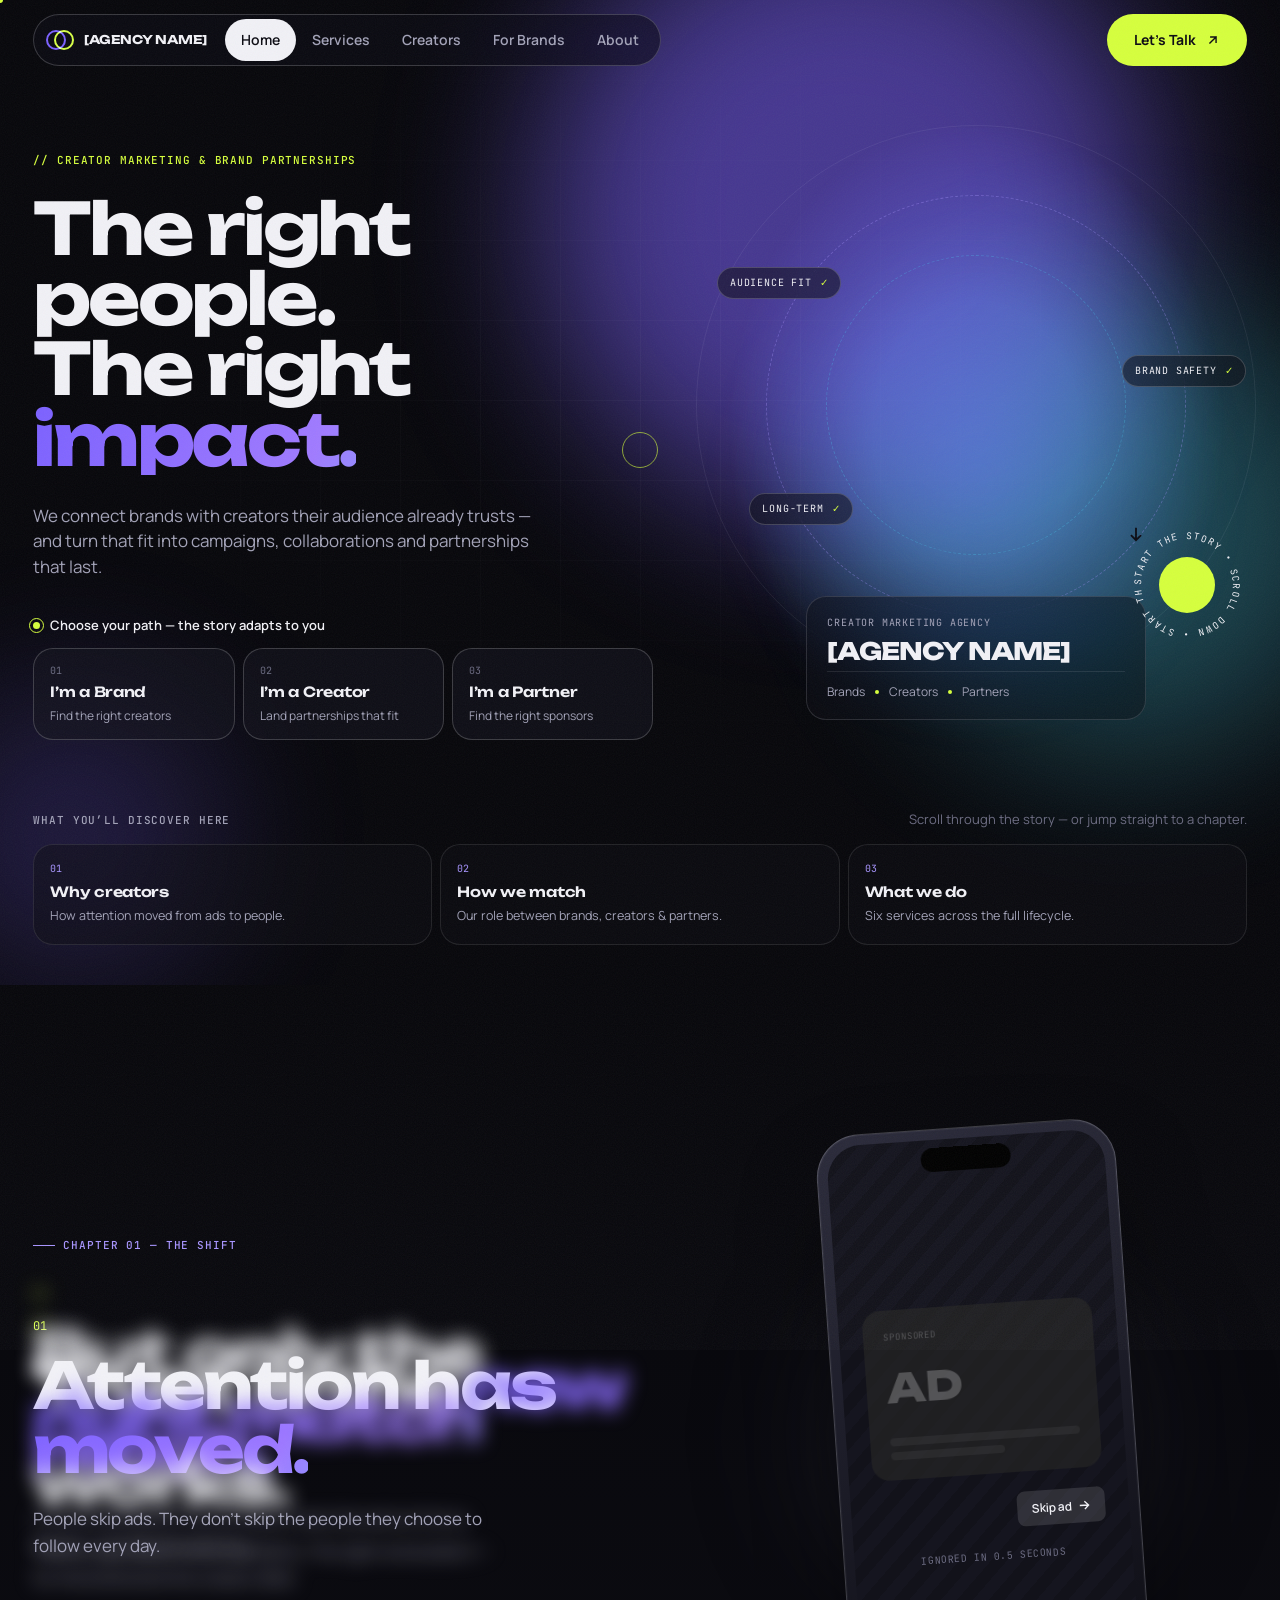
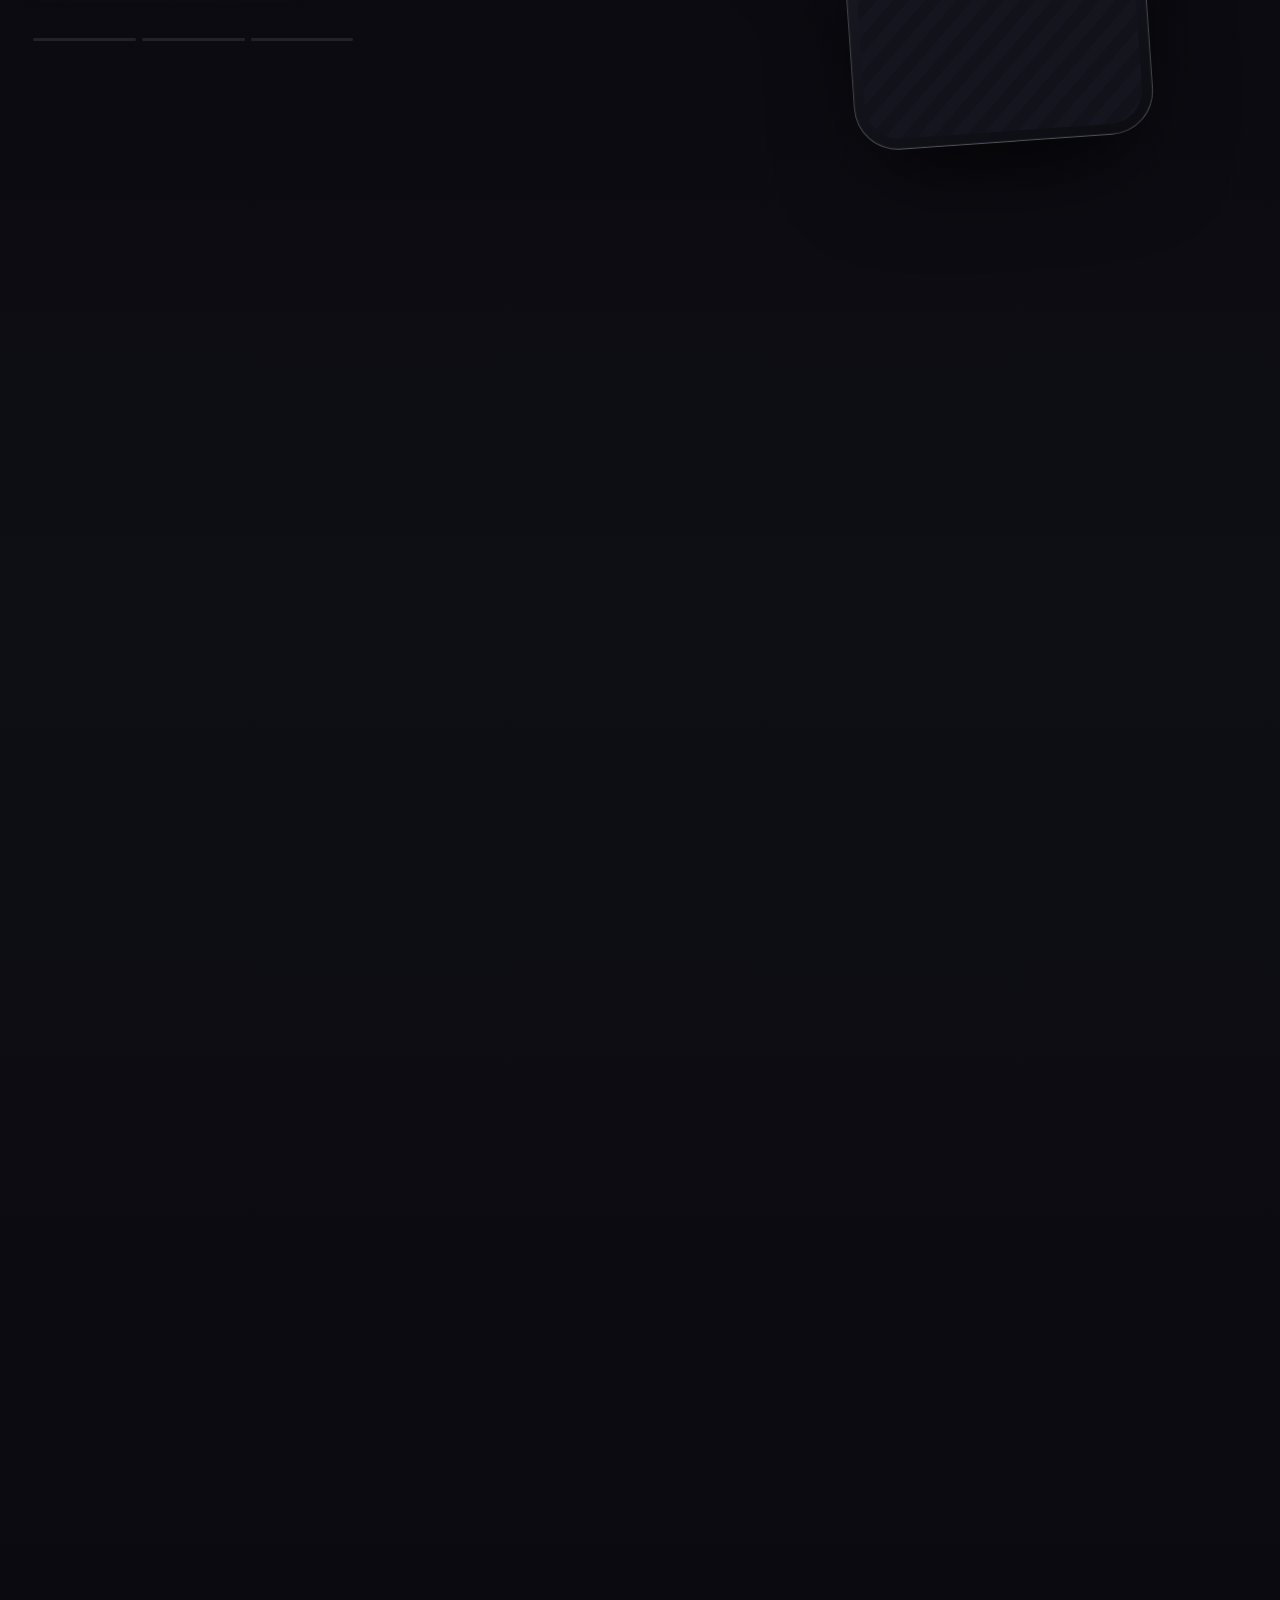
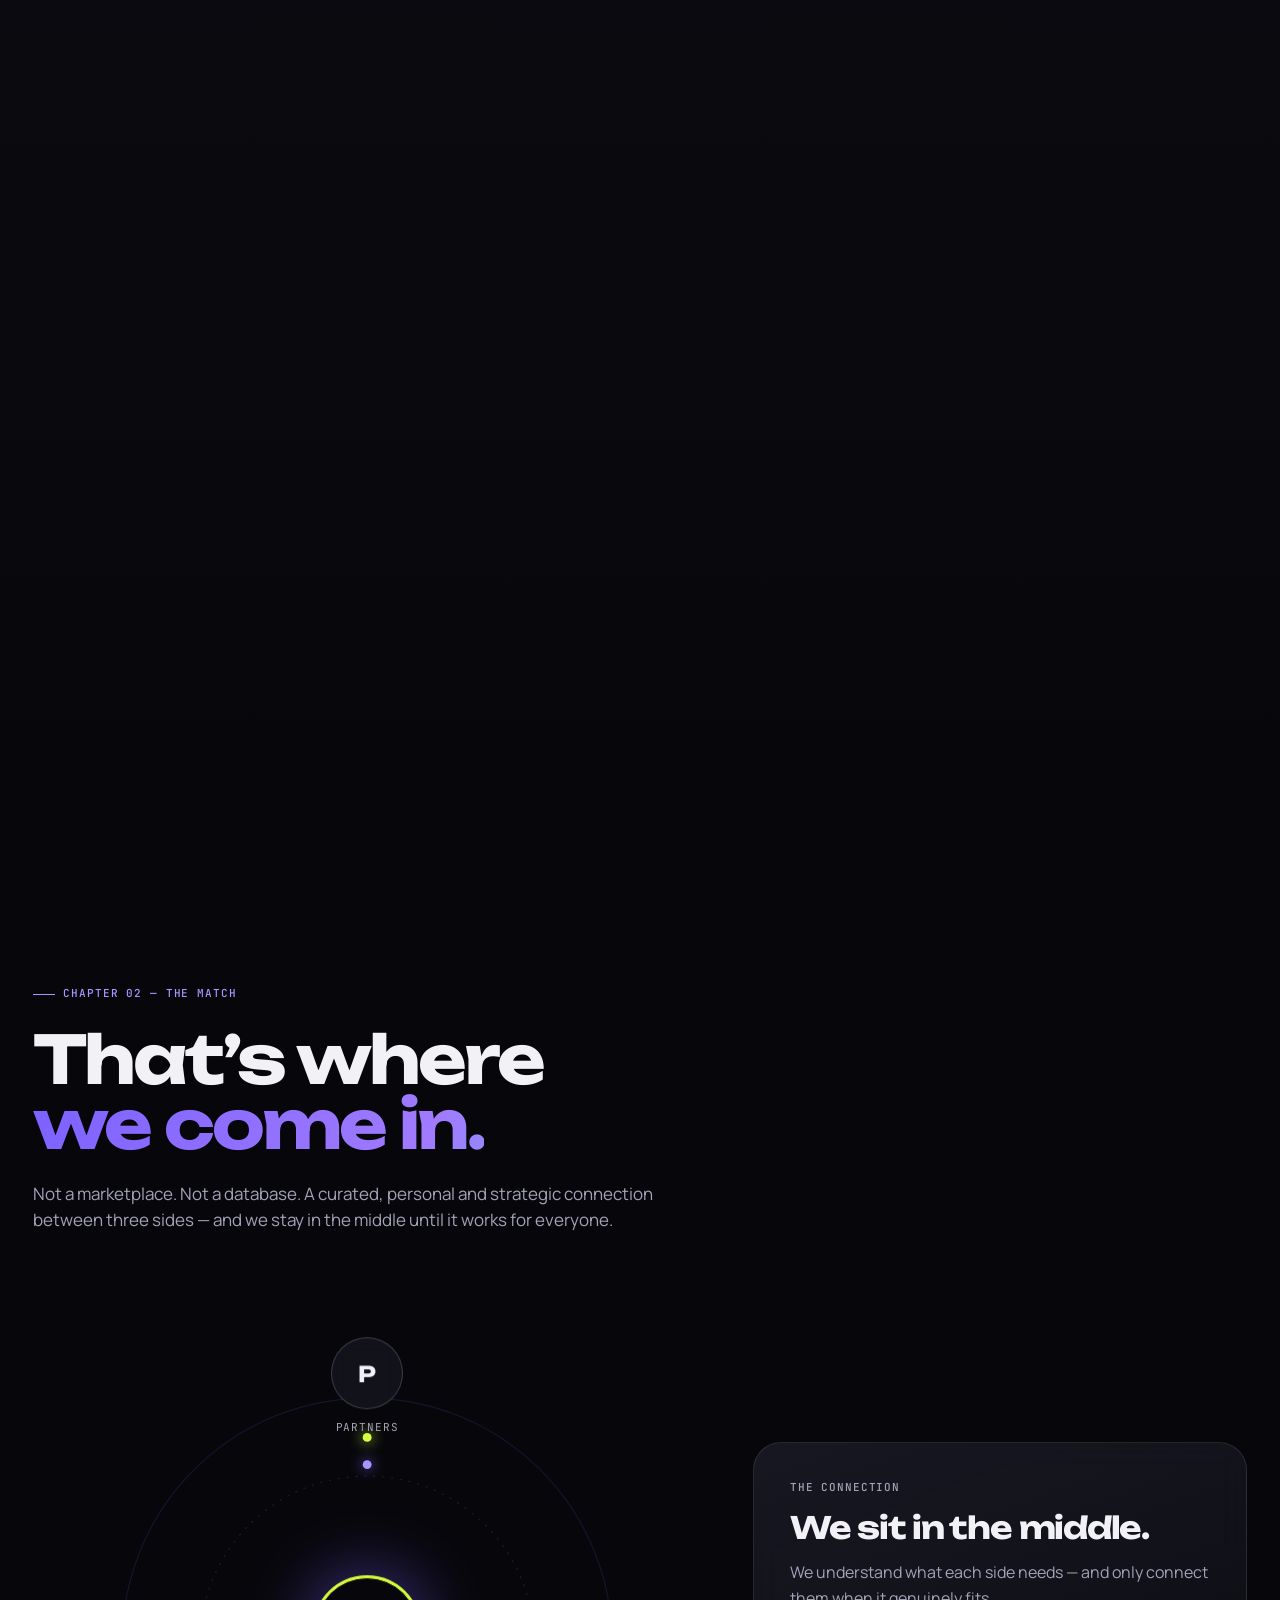
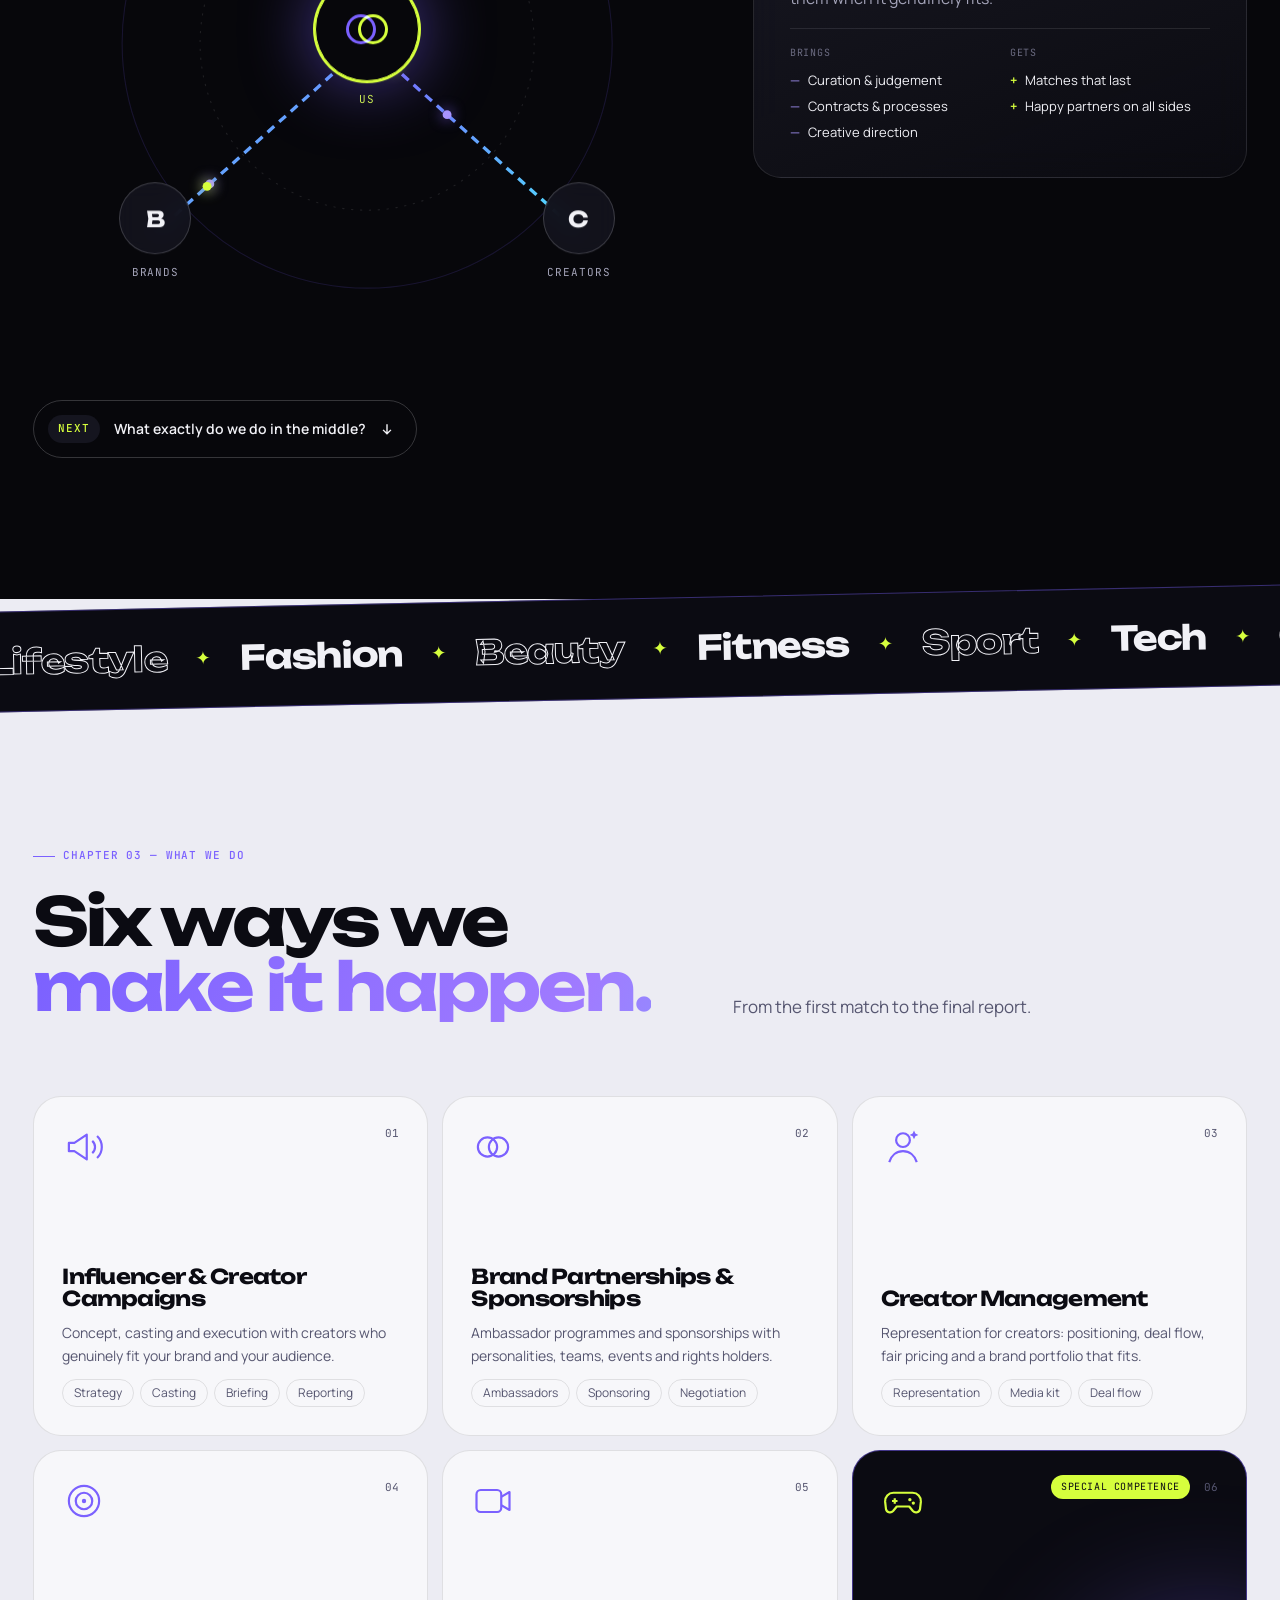
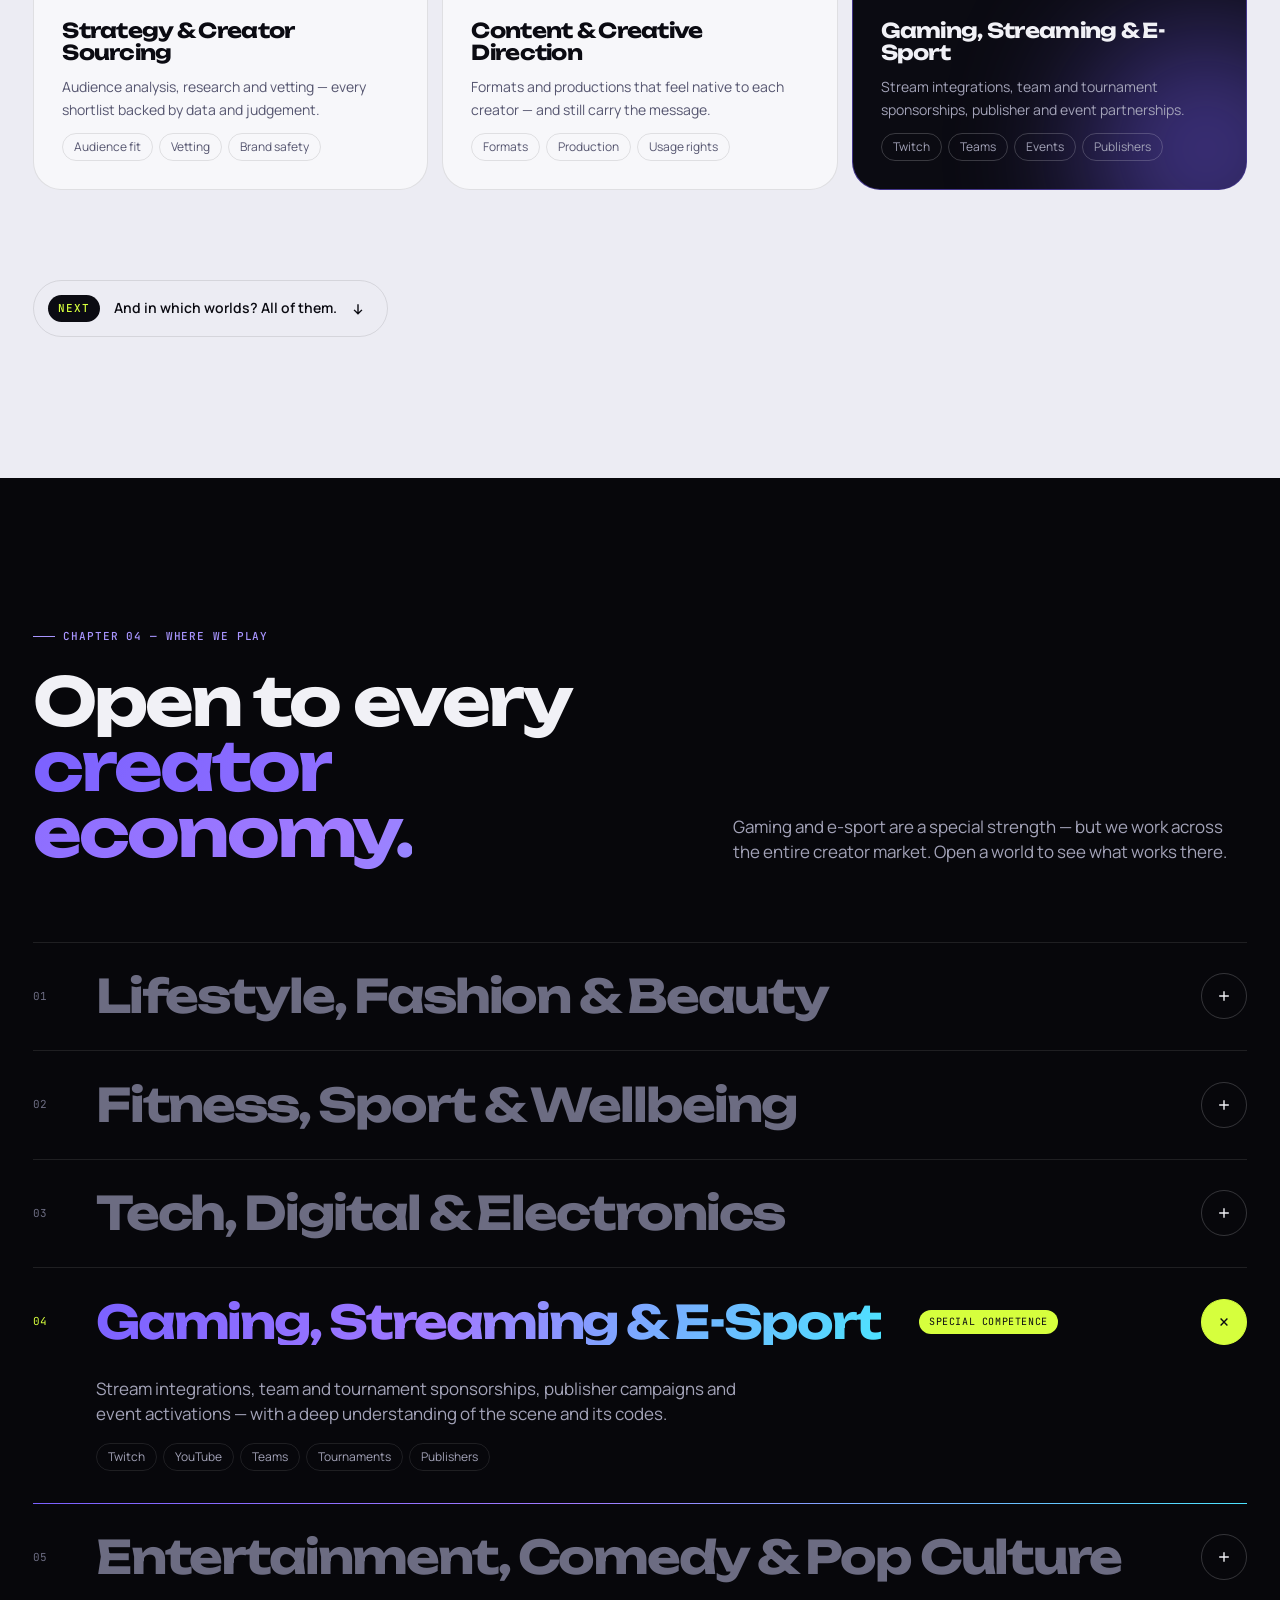
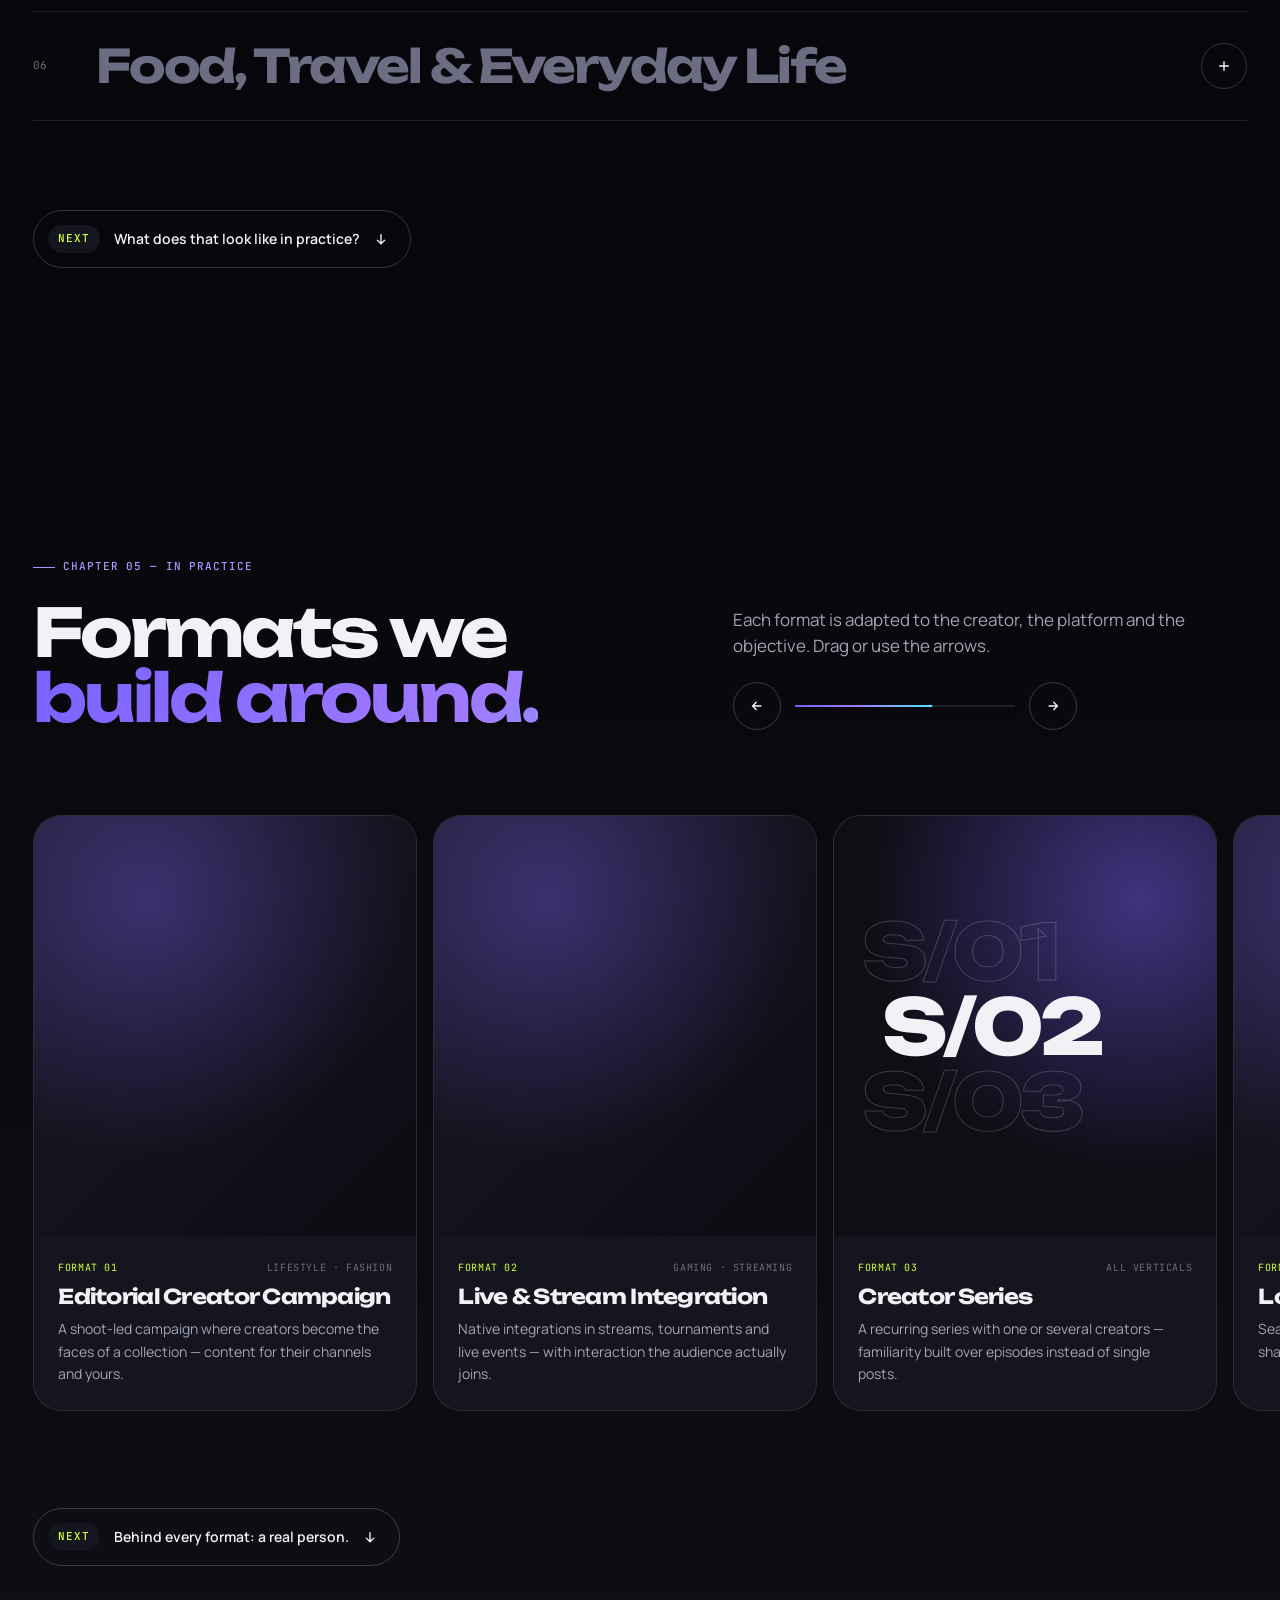
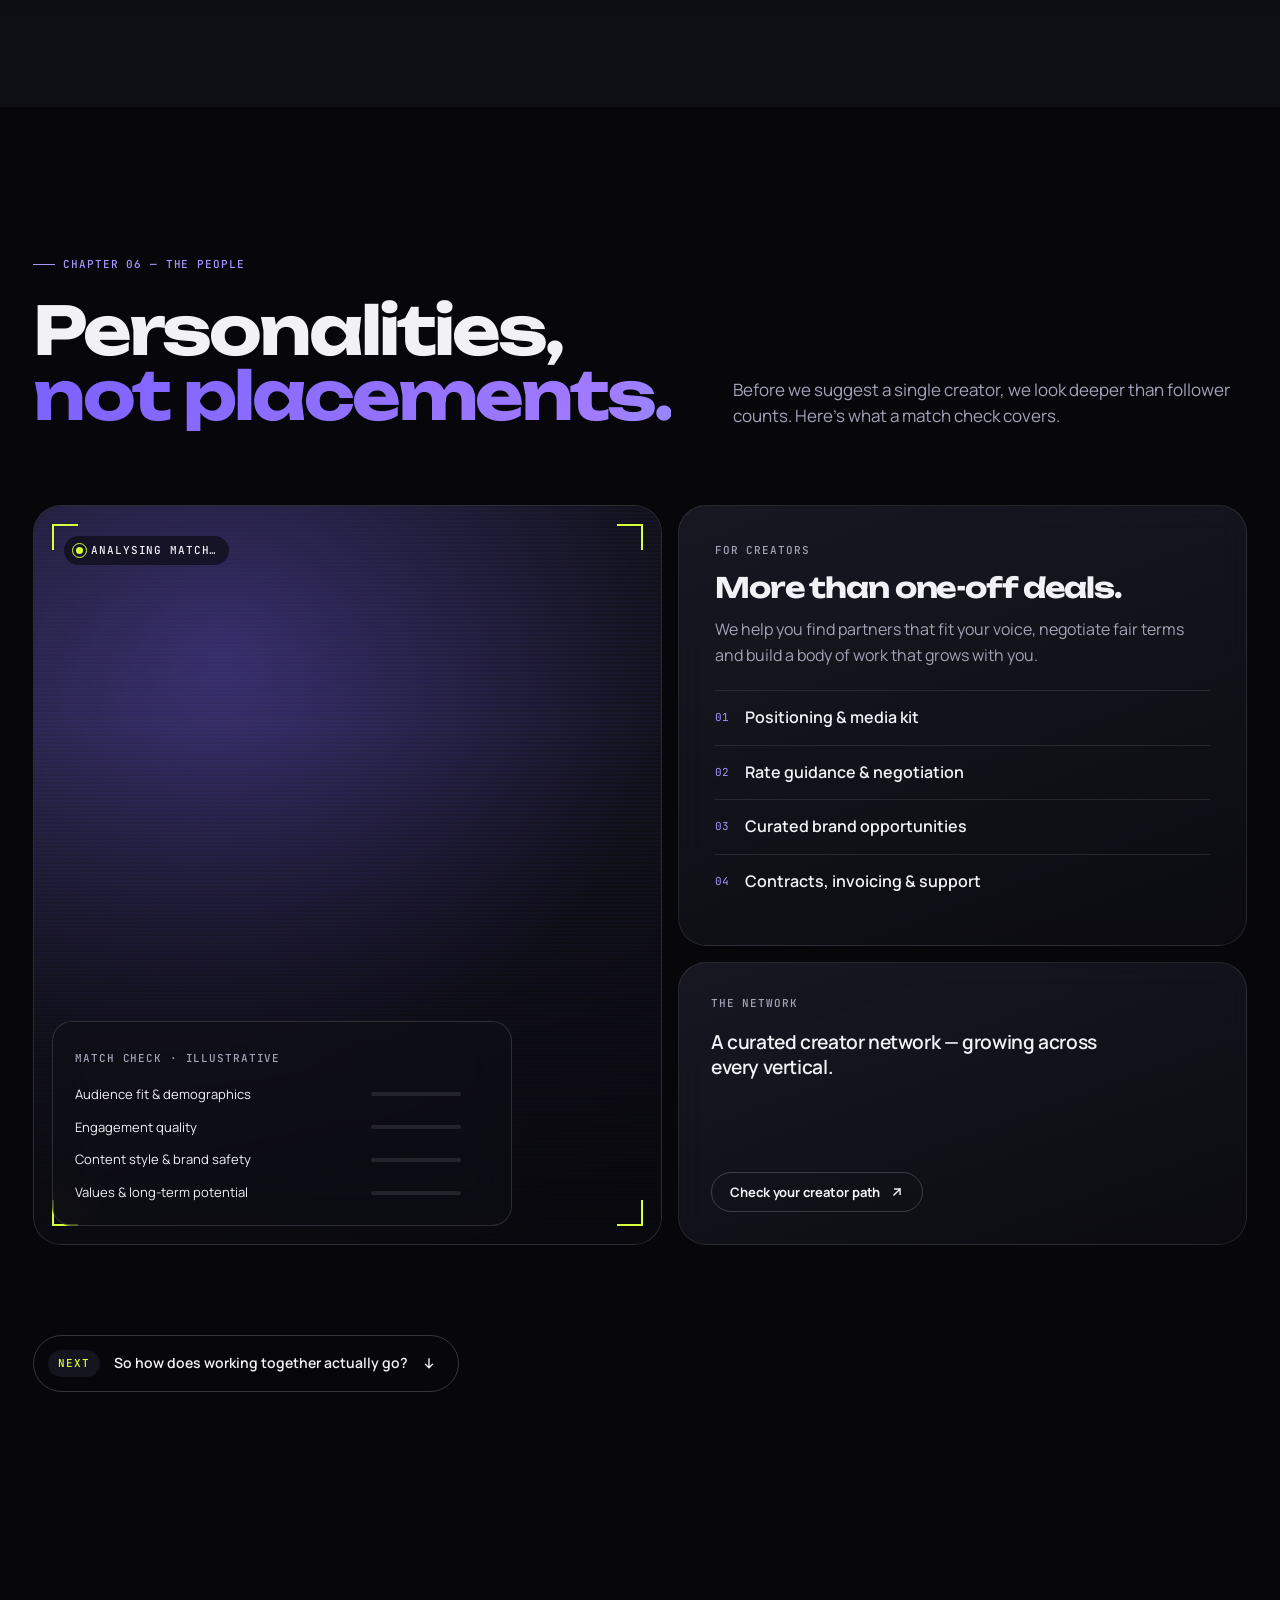
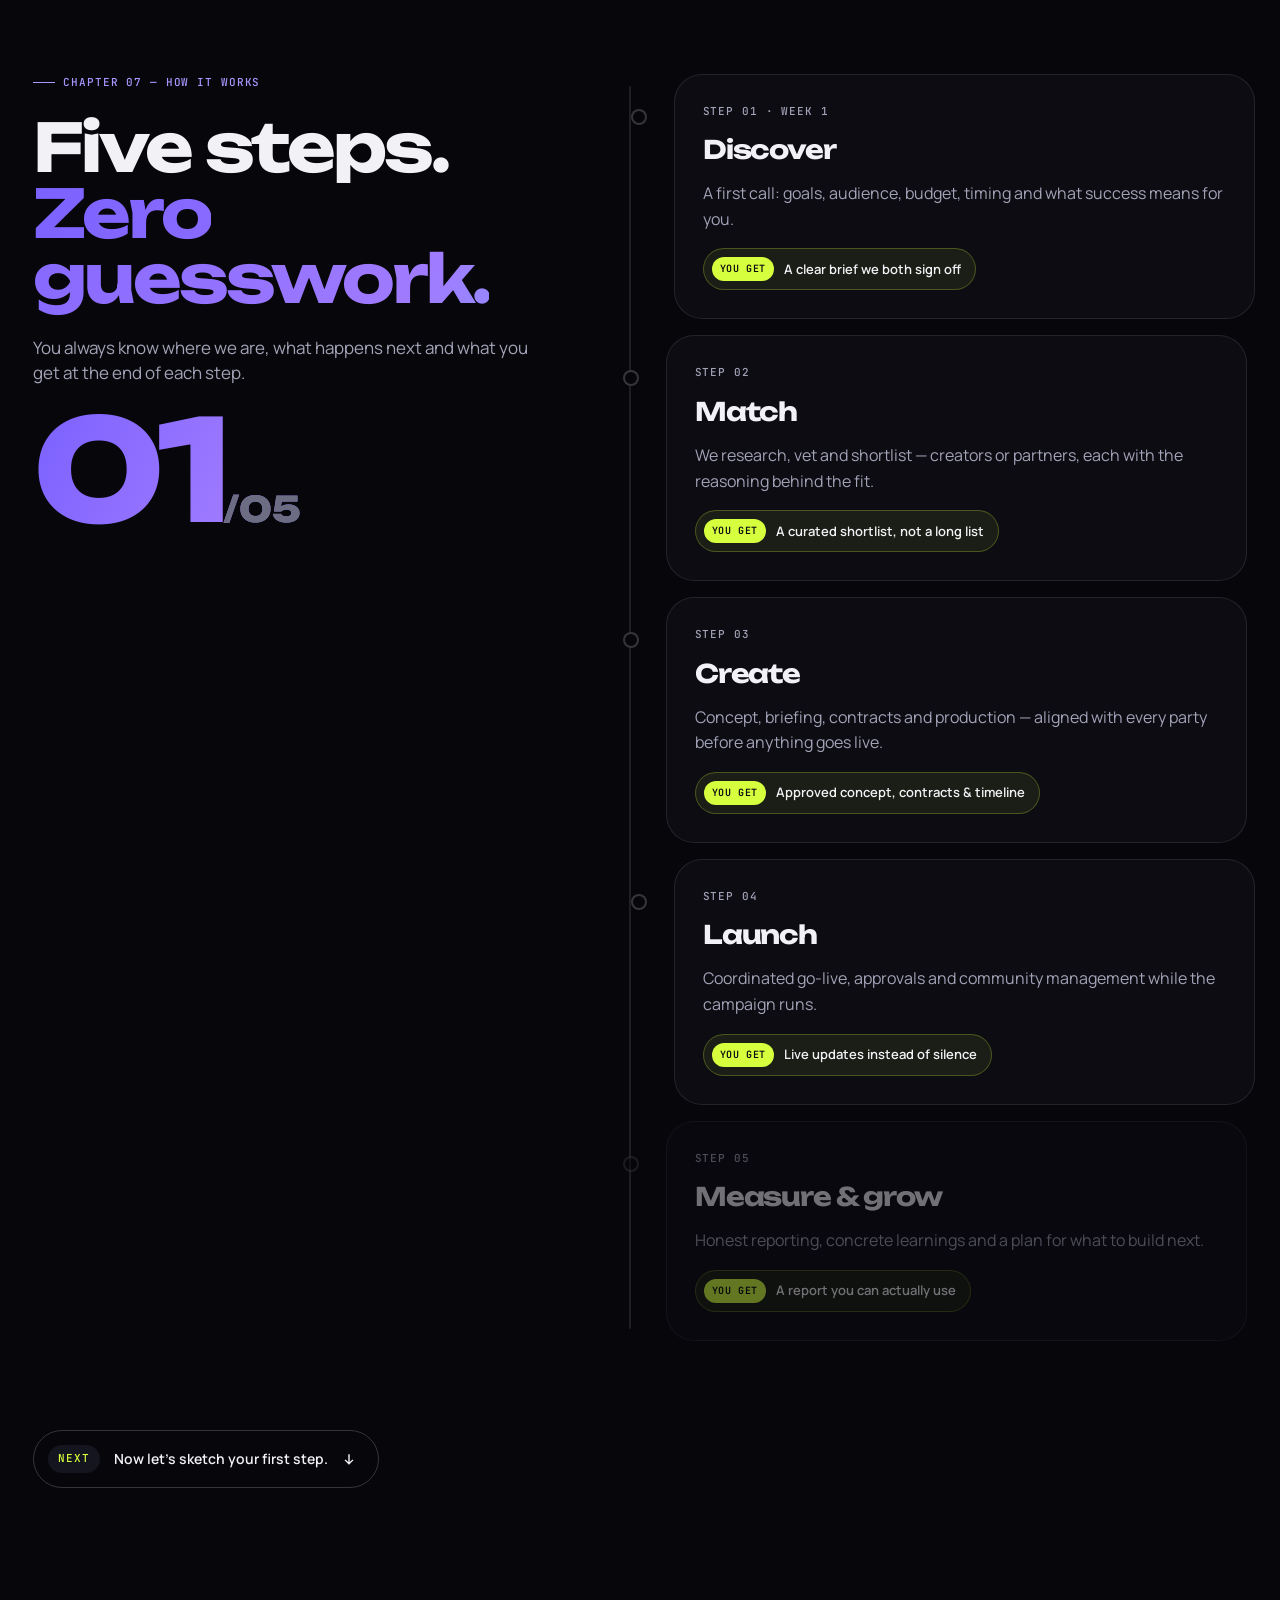
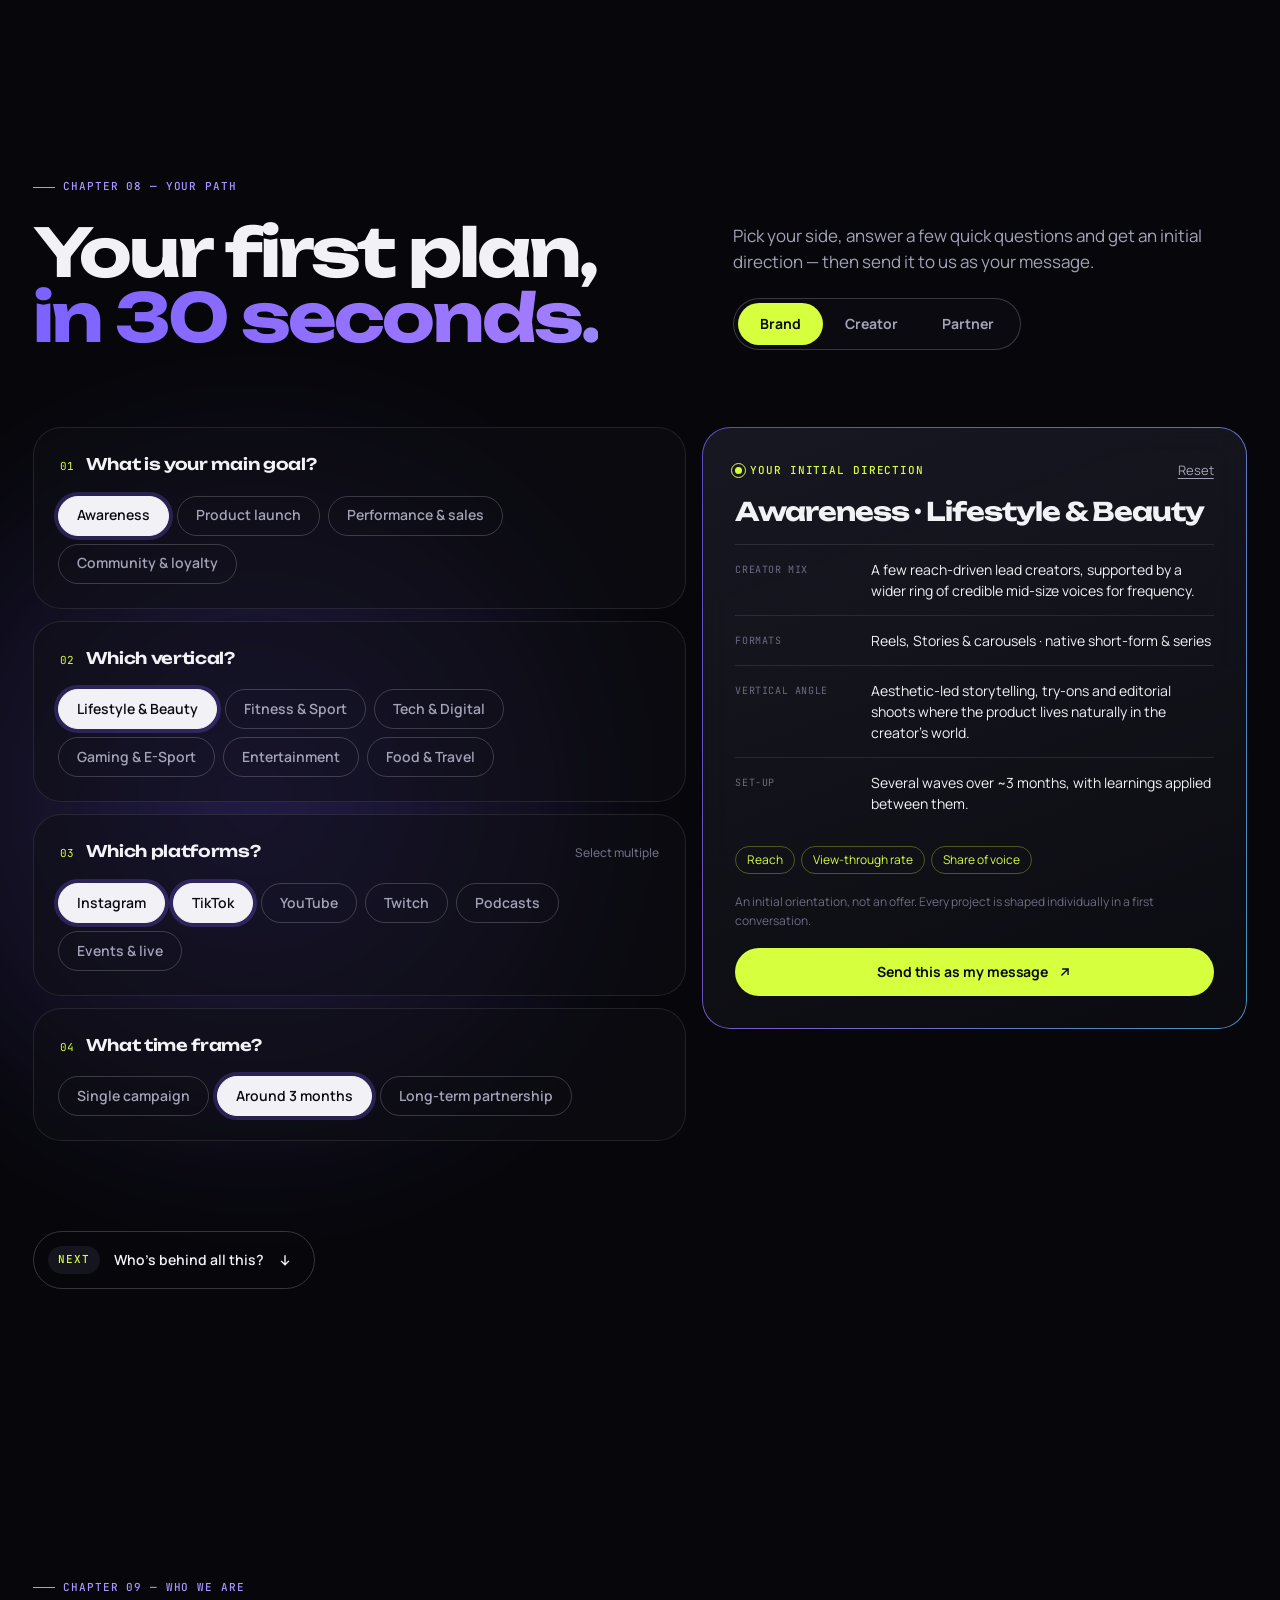
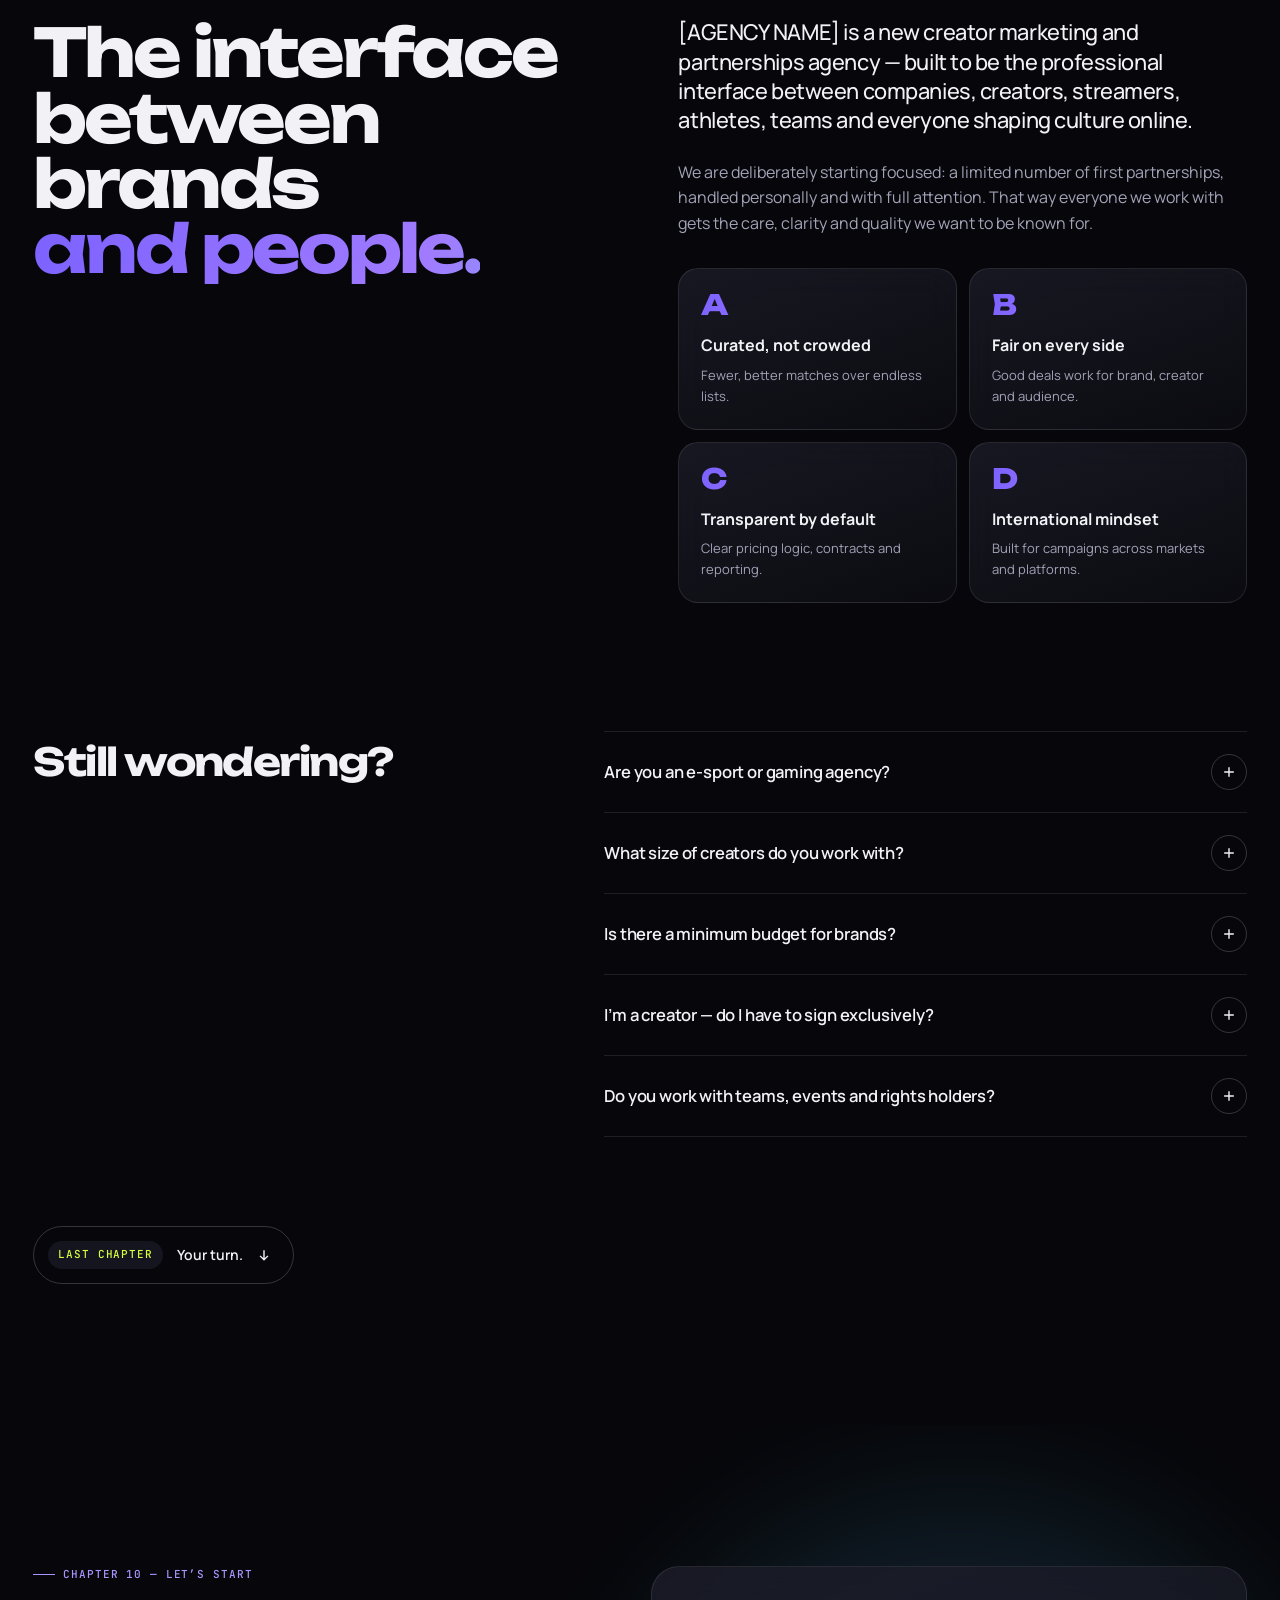
==== commit 5dbd42e0: "Redesign: futuristic CI, 10-chapter storytelling and role-based personalisation - New CI: Signal Vio" ====
--- a/index.html
+++ b/index.html
@@ -5,7 +5,7 @@
   <meta name="viewport" content="width=device-width, initial-scale=1" />
   <title>[AGENCY NAME] — Creator Marketing & Brand Partnerships</title>
   <meta name="description" content="[AGENCY NAME] connects brands with the right creators, influencers, streamers and partners — and turns that fit into relevant collaborations, creative campaigns and long-term partnerships." />
-  <meta name="theme-color" content="#DADADA" />
+  <meta name="theme-color" content="#07070B" />
   <meta property="og:title" content="[AGENCY NAME] — The right people. The right impact." />
   <meta property="og:description" content="Creator marketing, influencer campaigns and brand partnerships across lifestyle, sport, tech, gaming, entertainment and beyond." />
   <meta property="og:type" content="website" />
@@ -15,29 +15,65 @@
   <link rel="preconnect" href="https://fonts.gstatic.com" crossorigin />
   <link rel="preconnect" href="https://d2ol7oe51mr4n9.cloudfront.net" crossorigin />
   <link rel="preload" as="image" href="https://d2ol7oe51mr4n9.cloudfront.net/user_38xzZboKViGWJOttwIXH07lWA1P/7dc8b8f3-4ccb-4599-8ce4-7f7c7881bad9.webp" fetchpriority="high" />
-  <link href="https://fonts.googleapis.com/css2?family=Archivo:wdth,wght@62..125,500..800&family=Inter+Tight:wght@400;500;600&display=swap" rel="stylesheet" />
+  <link href="https://fonts.googleapis.com/css2?family=JetBrains+Mono:wght@400;500&family=Manrope:wght@400;500;600;700&family=Unbounded:wght@500;600;700;800&display=swap" rel="stylesheet" />
   <link rel="stylesheet" href="assets/css/styles.css" />
-  <link rel="icon" href="data:image/svg+xml,%3Csvg xmlns='http://www.w3.org/2000/svg' viewBox='0 0 32 32'%3E%3Crect width='32' height='32' rx='16' fill='%23000'/%3E%3Ccircle cx='16' cy='16' r='5' fill='%23F4F4F4'/%3E%3C/svg%3E" />
+  <link rel="icon" href="data:image/svg+xml,%3Csvg xmlns='http://www.w3.org/2000/svg' viewBox='0 0 32 32'%3E%3Cdefs%3E%3ClinearGradient id='g' x1='0' y1='0' x2='1' y2='1'%3E%3Cstop offset='0' stop-color='%237B61FF'/%3E%3Cstop offset='1' stop-color='%234DE3FF'/%3E%3C/linearGradient%3E%3C/defs%3E%3Crect width='32' height='32' rx='9' fill='%2307070B'/%3E%3Ccircle cx='12' cy='16' r='6' fill='none' stroke='url(%23g)' stroke-width='2.4'/%3E%3Ccircle cx='20' cy='16' r='6' fill='none' stroke='%23D6FF3D' stroke-width='2.4'/%3E%3C/svg%3E" />
 
   <script src="assets/js/config.js"></script>
   <script src="assets/js/main.js" defer></script>
 </head>
-<body>
+<body data-role="">
   <!-- Icon sprite -->
   <svg width="0" height="0" style="position:absolute" aria-hidden="true">
-    <symbol id="i-arrow" viewBox="0 0 16 16"><path d="M4.5 11.5 11.5 4.5M5.5 4.5h6v6" fill="none" stroke="currentColor" stroke-width="1.5" stroke-linecap="square"/></symbol>
-    <symbol id="i-plus" viewBox="0 0 16 16"><path d="M8 2.5v11M2.5 8h11" fill="none" stroke="currentColor" stroke-width="1.5"/></symbol>
-    <symbol id="i-check" viewBox="0 0 16 16"><path d="m3 8.5 3 3 7-7" fill="none" stroke="currentColor" stroke-width="1.6"/></symbol>
-    <symbol id="i-down" viewBox="0 0 16 16"><path d="M8 2.5v11M3.5 9 8 13.5 12.5 9" fill="none" stroke="currentColor" stroke-width="1.5"/></symbol>
+    <defs>
+      <linearGradient id="g-aura" x1="0" y1="0" x2="1" y2="1"><stop offset="0" stop-color="#7B61FF"/><stop offset="1" stop-color="#4DE3FF"/></linearGradient>
+    </defs>
+    <symbol id="i-arrow" viewBox="0 0 16 16"><path d="M4.5 11.5 11.5 4.5M5.5 4.5h6v6" fill="none" stroke="currentColor" stroke-width="1.6" stroke-linecap="square"/></symbol>
+    <symbol id="i-down" viewBox="0 0 16 16"><path d="M8 2.5v11M3.5 9 8 13.5 12.5 9" fill="none" stroke="currentColor" stroke-width="1.6"/></symbol>
+    <symbol id="i-plus" viewBox="0 0 16 16"><path d="M8 2.5v11M2.5 8h11" fill="none" stroke="currentColor" stroke-width="1.6"/></symbol>
+    <symbol id="i-check" viewBox="0 0 16 16"><path d="m3 8.5 3 3 7-7" fill="none" stroke="currentColor" stroke-width="1.8"/></symbol>
+    <symbol id="i-left" viewBox="0 0 16 16"><path d="M13 8H3M7.5 3.5 3 8l4.5 4.5" fill="none" stroke="currentColor" stroke-width="1.6"/></symbol>
+    <symbol id="i-right" viewBox="0 0 16 16"><path d="M3 8h10M8.5 3.5 13 8l-4.5 4.5" fill="none" stroke="currentColor" stroke-width="1.6"/></symbol>
+    <symbol id="i-spark" viewBox="0 0 16 16"><path d="M8 1v4M8 11v4M1 8h4M11 8h4M3.2 3.2l2.3 2.3M10.5 10.5l2.3 2.3M12.8 3.2l-2.3 2.3M5.5 10.5l-2.3 2.3" fill="none" stroke="currentColor" stroke-width="1.4"/></symbol>
+    <!-- service icons -->
+    <symbol id="s-campaign" viewBox="0 0 32 32"><path d="M5 13v6h4l9 6V7l-9 6H5Z M22 11.5a6 6 0 0 1 0 9 M25.5 8a11 11 0 0 1 0 16" fill="none" stroke="currentColor" stroke-width="1.6" stroke-linejoin="round"/></symbol>
+    <symbol id="s-partner" viewBox="0 0 32 32"><circle cx="12" cy="16" r="7" fill="none" stroke="currentColor" stroke-width="1.6"/><circle cx="20" cy="16" r="7" fill="none" stroke="currentColor" stroke-width="1.6"/></symbol>
+    <symbol id="s-manage" viewBox="0 0 32 32"><circle cx="16" cy="11" r="5" fill="none" stroke="currentColor" stroke-width="1.6"/><path d="M6 27c1.5-5 5.4-8 10-8s8.5 3 10 8" fill="none" stroke="currentColor" stroke-width="1.6"/><path d="m24 4 1 2.2 2.2 1-2.2 1-1 2.2-1-2.2-2.2-1 2.2-1Z" fill="currentColor"/></symbol>
+    <symbol id="s-strategy" viewBox="0 0 32 32"><circle cx="16" cy="16" r="11" fill="none" stroke="currentColor" stroke-width="1.6"/><circle cx="16" cy="16" r="6" fill="none" stroke="currentColor" stroke-width="1.6"/><circle cx="16" cy="16" r="1.6" fill="currentColor"/></symbol>
+    <symbol id="s-content" viewBox="0 0 32 32"><rect x="4" y="8" width="18" height="16" rx="3" fill="none" stroke="currentColor" stroke-width="1.6"/><path d="m22 13 6-3.5v13L22 19" fill="none" stroke="currentColor" stroke-width="1.6" stroke-linejoin="round"/></symbol>
+    <symbol id="s-gaming" viewBox="0 0 32 32"><path d="M9 10h14a6 6 0 0 1 6 6.5l-.6 5.2a3 3 0 0 1-5.2 1.6L20.5 20h-9l-2.7 3.3a3 3 0 0 1-5.2-1.6L3 16.5A6 6 0 0 1 9 10Z" fill="none" stroke="currentColor" stroke-width="1.6" stroke-linejoin="round"/><path d="M10 14v4M8 16h4" stroke="currentColor" stroke-width="1.6"/><circle cx="21" cy="15" r="1.2" fill="currentColor"/><circle cx="23.5" cy="17.5" r="1.2" fill="currentColor"/></symbol>
   </svg>
 
   <a class="skip-link" href="#main">Skip to content</a>
+
+  <!-- Story progress + cursor -->
+  <div class="scroll-progress" aria-hidden="true"><span id="scrollProgress"></span></div>
+  <div class="cursor" aria-hidden="true"><span class="cursor__dot"></span><span class="cursor__ring"><span class="cursor__label"></span></span></div>
+  <div class="grain" aria-hidden="true"></div>
+
+  <!-- Chapter rail -->
+  <nav class="story-rail" aria-label="Story chapters" id="storyRail">
+    <ol>
+      <li><a href="#home" data-chapter="home"><span class="story-rail__num">00</span><span class="story-rail__label">Intro</span></a></li>
+      <li><a href="#shift" data-chapter="shift"><span class="story-rail__num">01</span><span class="story-rail__label">The shift</span></a></li>
+      <li><a href="#match" data-chapter="match"><span class="story-rail__num">02</span><span class="story-rail__label">The match</span></a></li>
+      <li><a href="#services" data-chapter="services"><span class="story-rail__num">03</span><span class="story-rail__label">What we do</span></a></li>
+      <li><a href="#verticals" data-chapter="verticals"><span class="story-rail__num">04</span><span class="story-rail__label">Where we play</span></a></li>
+      <li><a href="#formats" data-chapter="formats"><span class="story-rail__num">05</span><span class="story-rail__label">In practice</span></a></li>
+      <li><a href="#creators" data-chapter="creators"><span class="story-rail__num">06</span><span class="story-rail__label">The people</span></a></li>
+      <li><a href="#process" data-chapter="process"><span class="story-rail__num">07</span><span class="story-rail__label">How it works</span></a></li>
+      <li><a href="#brands" data-chapter="brands"><span class="story-rail__num">08</span><span class="story-rail__label">Your path</span></a></li>
+      <li><a href="#about" data-chapter="about"><span class="story-rail__num">09</span><span class="story-rail__label">Who we are</span></a></li>
+      <li><a href="#contact" data-chapter="contact"><span class="story-rail__num">10</span><span class="story-rail__label">Let’s start</span></a></li>
+    </ol>
+  </nav>
 
   <!-- ============ HEADER ============ -->
   <header class="site-header" id="siteHeader">
     <nav class="nav-pill" aria-label="Primary">
-      <a class="nav-mark" href="#home" aria-label="[AGENCY NAME] — back to top" data-brand-label>
-        <span data-brand-short>AN</span>
+      <a class="nav-mark" href="#home" data-brand-label aria-label="[AGENCY NAME] — back to top">
+        <span class="nav-mark__rings" aria-hidden="true"><i></i><i></i></span>
+        <span class="nav-mark__name" data-brand>[AGENCY NAME]</span>
       </a>
       <div class="nav-links" id="navLinks">
         <span class="nav-indicator" aria-hidden="true"></span>
@@ -51,245 +87,340 @@
         <span>Menu</span><span class="burger" aria-hidden="true"></span>
       </button>
     </nav>
-    <a href="#contact" class="btn btn--dark header-cta">Let’s Talk <svg class="i" aria-hidden="true"><use href="#i-arrow"/></svg></a>
+    <a href="#contact" class="btn btn--volt header-cta" data-magnetic>Let’s Talk <svg class="i" aria-hidden="true"><use href="#i-arrow"/></svg></a>
   </header>
 
   <div class="mobile-menu" id="mobileMenu" hidden>
     <nav aria-label="Mobile">
-      <a href="#home"><span>01</span>Home</a>
-      <a href="#services"><span>02</span>Services</a>
-      <a href="#creators"><span>03</span>Creators</a>
-      <a href="#brands"><span>04</span>For Brands</a>
-      <a href="#about"><span>05</span>About</a>
-      <a href="#contact"><span>06</span>Let’s Talk</a>
+      <a href="#home"><span>00</span>Home</a>
+      <a href="#services"><span>03</span>Services</a>
+      <a href="#creators"><span>06</span>Creators</a>
+      <a href="#brands"><span>08</span>For Brands</a>
+      <a href="#about"><span>09</span>About</a>
+      <a href="#contact"><span>10</span>Let’s Talk</a>
     </nav>
     <p class="mobile-menu__foot"><a href="mailto:hello@your-domain.com" data-email>hello@your-domain.com</a></p>
   </div>
 
   <main id="main">
 
-    <!-- ============ A — HERO ============ -->
-    <section class="hero" id="home" data-theme="light" aria-labelledby="heroTitle">
-      <div class="hero__inner">
-        <figure class="hero__photo media" data-parallax="0.12">
-          <img
-            src="https://d2ol7oe51mr4n9.cloudfront.net/user_38xzZboKViGWJOttwIXH07lWA1P/7dc8b8f3-4ccb-4599-8ce4-7f7c7881bad9.webp"
-            alt="Black-and-white studio portrait of a man seen from behind, head turned slightly to the right, wearing a dark technical jacket against a grey background"
-            width="1200" height="1500" fetchpriority="high" decoding="async" />
-        </figure>
-
+    <!-- =========================================================
+         00 — INTRO / HERO
+         ========================================================= -->
+    <section class="hero" id="home" data-chapter-section aria-labelledby="heroTitle">
+      <div class="hero__bg" aria-hidden="true">
+        <div class="aura aura--1"></div>
+        <div class="aura aura--2"></div>
+        <div class="aura aura--3"></div>
+        <div class="hud-grid"></div>
+      </div>
+
+      <div class="container hero__grid">
         <div class="hero__copy">
-          <p class="eyebrow">( Creator Marketing &amp; Brand Partnerships )</p>
-          <h1 class="hero__title display" id="heroTitle">
+          <p class="label" data-scramble>// Creator Marketing &amp; Brand Partnerships</p>
+          <h1 class="hero__title" id="heroTitle">
             <span class="line"><span>The right</span></span>
             <span class="line"><span>people.</span></span>
             <span class="line"><span>The right</span></span>
-            <span class="line line--muted"><span>impact.</span></span>
+            <span class="line"><span class="grad-text">impact.</span></span>
           </h1>
-          <p class="hero__about">
-            <span data-brand>[AGENCY NAME]</span> connects brands with the right creators, influencers, streamers and partners —
-            and turns that fit into relevant collaborations, creative campaigns and partnerships built to last.
+
+          <p class="hero__sub" id="heroSub" aria-live="polite">
+            We connect brands with creators their audience already trusts — and turn that fit into campaigns, collaborations and partnerships that last.
           </p>
-        </div>
-
-        <ol class="hero__index" aria-label="Who we work with">
-          <li><span>01</span>Brands</li>
-          <li><span>02</span>Creators</li>
-          <li><span>03</span>Partners</li>
-        </ol>
-
-        <div class="hero__plate glass-dark" aria-hidden="true">
-          <span class="plate__label">Creator Marketing Agency</span>
-          <span class="plate__brand" data-brand>[AGENCY NAME]</span>
-          <span class="plate__row"><span>Brands</span><i></i><span>Creators</span><i></i><span>Partners</span></span>
-        </div>
-
-        <div class="hero__cards">
-          <article class="info-card">
-            <p class="info-card__label">One agency, three sides</p>
-            <ul class="info-card__list">
-              <li><span class="dot"></span>Brands seeking reach &amp; relevance</li>
-              <li><span class="dot"></span>Creators building partnerships</li>
-              <li><span class="dot"></span>Teams, events &amp; rights holders</li>
-            </ul>
+
+          <div class="path-select" role="group" aria-labelledby="pathLabel">
+            <p class="path-select__label" id="pathLabel"><span class="pulse-dot" aria-hidden="true"></span>Choose your path — the story adapts to you</p>
+            <div class="path-select__options">
+              <button type="button" class="path-btn" data-set-role="brand" aria-pressed="false">
+                <span class="path-btn__k">01</span><span class="path-btn__t">I’m a Brand</span><span class="path-btn__d">Find the right creators</span>
+              </button>
+              <button type="button" class="path-btn" data-set-role="creator" aria-pressed="false">
+                <span class="path-btn__k">02</span><span class="path-btn__t">I’m a Creator</span><span class="path-btn__d">Land partnerships that fit</span>
+              </button>
+              <button type="button" class="path-btn" data-set-role="partner" aria-pressed="false">
+                <span class="path-btn__k">03</span><span class="path-btn__t">I’m a Partner</span><span class="path-btn__d">Find the right sponsors</span>
+              </button>
+            </div>
+          </div>
+        </div>
+
+        <div class="hero__visual" data-tilt-area>
+          <figure class="hero__photo media">
+            <img
+              src="https://d2ol7oe51mr4n9.cloudfront.net/user_38xzZboKViGWJOttwIXH07lWA1P/7dc8b8f3-4ccb-4599-8ce4-7f7c7881bad9.webp"
+              alt="Black-and-white studio portrait of a man seen from behind, head turned slightly to the right, wearing a dark technical jacket"
+              width="1200" height="1500" fetchpriority="high" decoding="async" />
+          </figure>
+          <div class="hero__rings" aria-hidden="true"><span></span><span></span><span></span></div>
+          <span class="hud-tag hud-tag--1" aria-hidden="true">AUDIENCE FIT <b>✓</b></span>
+          <span class="hud-tag hud-tag--2" aria-hidden="true">BRAND SAFETY <b>✓</b></span>
+          <span class="hud-tag hud-tag--3" aria-hidden="true">LONG-TERM <b>✓</b></span>
+
+          <div class="hero__plate glass" aria-hidden="true">
+            <span class="plate__label">Creator Marketing Agency</span>
+            <span class="plate__brand" data-brand>[AGENCY NAME]</span>
+            <span class="plate__row"><span>Brands</span><i></i><span>Creators</span><i></i><span>Partners</span></span>
+          </div>
+
+          <a href="#shift" class="spin-badge" aria-label="Start the story" data-cursor="Start">
+            <svg viewBox="0 0 120 120" aria-hidden="true">
+              <defs><path id="circlePath" d="M60,60 m-46,0 a46,46 0 1,1 92,0 a46,46 0 1,1 -92,0"/></defs>
+              <text><textPath href="#circlePath">START THE STORY • SCROLL DOWN • START THE STORY • SCROLL DOWN • </textPath></text>
+            </svg>
+            <span class="spin-badge__core"><svg class="i" aria-hidden="true"><use href="#i-down"/></svg></span>
+          </a>
+        </div>
+      </div>
+
+      <div class="container">
+        <div class="discover">
+          <p class="discover__title"><span class="label">What you’ll discover here</span><span class="discover__hint">Scroll through the story — or jump straight to a chapter.</span></p>
+          <ol class="discover__list">
+            <li><a href="#shift" class="discover__item" data-cursor="Go"><span class="discover__num">01</span><span class="discover__name">Why creators</span><span class="discover__desc">How attention moved from ads to people.</span></a></li>
+            <li><a href="#match" class="discover__item" data-cursor="Go"><span class="discover__num">02</span><span class="discover__name">How we match</span><span class="discover__desc">Our role between brands, creators &amp; partners.</span></a></li>
+            <li><a href="#services" class="discover__item" data-cursor="Go"><span class="discover__num">03</span><span class="discover__name">What we do</span><span class="discover__desc">Six services across the full lifecycle.</span></a></li>
+            <li><a href="#process" class="discover__item" data-cursor="Go"><span class="discover__num">07</span><span class="discover__name">How it works</span><span class="discover__desc">Five clear steps from first call to results.</span></a></li>
+            <li><a href="#brands" class="discover__item" data-cursor="Go"><span class="discover__num">08</span><span class="discover__name">Your path</span><span class="discover__desc">An interactive first plan, made for you.</span></a></li>
+          </ol>
+        </div>
+      </div>
+    </section>
+
+    <!-- =========================================================
+         01 — THE SHIFT (sticky story)
+         ========================================================= -->
+    <section class="shift" id="shift" data-chapter-section aria-labelledby="shiftTitle">
+      <div class="shift__sticky">
+        <div class="container shift__grid">
+          <div class="shift__text">
+            <p class="label chapter-label" data-scramble>Chapter 01 — The shift</p>
+            <h2 class="sr-only" id="shiftTitle">Why creator marketing</h2>
+            <div class="shift__frames">
+              <div class="frame" data-frame="0">
+                <span class="frame__num">01</span>
+                <h3 class="frame__title">Attention has <span class="grad-text">moved.</span></h3>
+                <p class="frame__text">People skip ads. They don’t skip the people they choose to follow every day.</p>
+              </div>
+              <div class="frame" data-frame="1">
+                <span class="frame__num">02</span>
+                <h3 class="frame__title">Trust is the <span class="grad-text">new reach.</span></h3>
+                <p class="frame__text">A recommendation from a creator feels like advice from a friend — not like advertising.</p>
+              </div>
+              <div class="frame" data-frame="2">
+                <span class="frame__num">03</span>
+                <h3 class="frame__title">But only the <span class="grad-text">right match</span> works.</h3>
+                <p class="frame__text">The wrong creator costs credibility. The right one builds it — for the brand and the creator alike.</p>
+              </div>
+            </div>
+            <div class="shift__progress" aria-hidden="true">
+              <span class="shift__bar"><i></i></span><span class="shift__bar"><i></i></span><span class="shift__bar"><i></i></span>
+            </div>
+          </div>
+
+          <div class="shift__visual" aria-hidden="true">
+            <div class="phone">
+              <div class="phone__notch"></div>
+              <!-- screen 1: skipped ad -->
+              <div class="screen screen--ad">
+                <div class="ad-box">
+                  <span class="ad-box__tag">Sponsored</span>
+                  <span class="ad-box__logo">AD</span>
+                  <span class="ad-box__lines"><i></i><i></i></span>
+                </div>
+                <span class="skip-btn">Skip ad <svg class="i"><use href="#i-right"/></svg></span>
+                <span class="screen__caption">Ignored in 0.5 seconds</span>
+              </div>
+              <!-- screen 2: creator content -->
+              <div class="screen screen--creator">
+                <img src="https://d2ol7oe51mr4n9.cloudfront.net/user_38xzZboKViGWJOttwIXH07lWA1P/a9d3641f-d629-46e5-8d2d-5f75386b803d.webp" alt="" loading="lazy" width="400" height="700" />
+                <div class="post-ui">
+                  <span class="post-ui__user"><span class="post-ui__avatar"></span>@creator</span>
+                  <span class="bubble bubble--1">Where is this from? 👀</span>
+                  <span class="bubble bubble--2">Ordered — thanks for the tip!</span>
+                </div>
+                <div class="hearts"><i>♥</i><i>♥</i><i>♥</i><i>♥</i><i>♥</i></div>
+              </div>
+              <!-- screen 3: match -->
+              <div class="screen screen--match">
+                <div class="match-ui">
+                  <span class="match-ui__node match-ui__node--brand">BRAND</span>
+                  <span class="match-ui__link"><i></i></span>
+                  <span class="match-ui__node match-ui__node--creator"><img src="https://d2ol7oe51mr4n9.cloudfront.net/user_38xzZboKViGWJOttwIXH07lWA1P/2e4fcf11-d0fc-4f31-8f7a-dfe751777141.webp" alt="" loading="lazy" width="80" height="80" /></span>
+                </div>
+                <span class="match-ui__badge"><svg class="i"><use href="#i-check"/></svg> It’s a match</span>
+                <ul class="match-ui__list">
+                  <li>Audience fit</li><li>Shared values</li><li>Natural integration</li>
+                </ul>
+              </div>
+            </div>
+            <div class="shift__orb"></div>
+          </div>
+        </div>
+      </div>
+      <a href="#match" class="bridge bridge--abs container"><span class="label">Next</span> So who makes the right match? <svg class="i" aria-hidden="true"><use href="#i-down"/></svg></a>
+    </section>
+
+    <!-- =========================================================
+         02 — THE MATCH
+         ========================================================= -->
+    <section class="section match" id="match" data-chapter-section aria-labelledby="matchTitle">
+      <div class="container">
+        <header class="chapter-head">
+          <p class="label chapter-label" data-scramble>Chapter 02 — The match</p>
+          <h2 class="h2 reveal" id="matchTitle">That’s where<br /><span class="grad-text">we come in.</span></h2>
+          <p class="lead reveal" id="manifestoText">Not a marketplace. Not a database. A curated, personal and strategic connection between three sides — and we stay in the middle until it works for everyone.</p>
+        </header>
+
+        <div class="match__grid">
+          <div class="network" id="network">
+            <svg class="network__svg" viewBox="0 0 600 540" aria-hidden="true">
+              <defs>
+                <linearGradient id="lineGrad" x1="0" y1="0" x2="1" y2="1"><stop offset="0" stop-color="#7B61FF"/><stop offset="1" stop-color="#4DE3FF"/></linearGradient>
+              </defs>
+              <circle cx="300" cy="300" r="150" class="network__orbit" />
+              <circle cx="300" cy="300" r="220" class="network__orbit network__orbit--2" />
+              <path id="p-brand" d="M300 300 L110 470" class="network__line" data-node="brand"/>
+              <path id="p-creator" d="M300 300 L490 470" class="network__line" data-node="creator"/>
+              <path id="p-partner" d="M300 300 L300 70" class="network__line" data-node="partner"/>
+              <circle r="4" class="network__particle"><animateMotion dur="2.6s" repeatCount="indefinite"><mpath href="#p-brand"/></animateMotion></circle>
+              <circle r="4" class="network__particle network__particle--volt"><animateMotion dur="2.6s" begin="1.3s" repeatCount="indefinite" keyPoints="1;0" keyTimes="0;1" calcMode="linear"><mpath href="#p-brand"/></animateMotion></circle>
+              <circle r="4" class="network__particle"><animateMotion dur="3s" begin=".4s" repeatCount="indefinite"><mpath href="#p-creator"/></animateMotion></circle>
+              <circle r="4" class="network__particle network__particle--volt"><animateMotion dur="3s" begin="1.9s" repeatCount="indefinite" keyPoints="1;0" keyTimes="0;1" calcMode="linear"><mpath href="#p-creator"/></animateMotion></circle>
+              <circle r="4" class="network__particle"><animateMotion dur="2.2s" begin=".8s" repeatCount="indefinite"><mpath href="#p-partner"/></animateMotion></circle>
+              <circle r="4" class="network__particle network__particle--volt"><animateMotion dur="2.2s" begin="1.9s" repeatCount="indefinite" keyPoints="1;0" keyTimes="0;1" calcMode="linear"><mpath href="#p-partner"/></animateMotion></circle>
+            </svg>
+
+            <!-- Avatars are visual placeholders only — not real staff, clients or partners. -->
+            <div class="network__orbit-avatars" aria-hidden="true">
+              <img src="https://d2ol7oe51mr4n9.cloudfront.net/user_38xzZboKViGWJOttwIXH07lWA1P/300f41b1-3de5-4153-afde-06e15e753ad0.webp" alt="" loading="lazy" width="56" height="56" style="--a:0deg" />
+              <img src="https://d2ol7oe51mr4n9.cloudfront.net/user_38xzZboKViGWJOttwIXH07lWA1P/bfff4cdf-4fda-4491-ada6-62f3b6236492.webp" alt="" loading="lazy" width="56" height="56" style="--a:45deg" />
+              <img src="https://d2ol7oe51mr4n9.cloudfront.net/user_38xzZboKViGWJOttwIXH07lWA1P/943b121e-fe72-479f-93ae-aa8cd1650f69.webp" alt="" loading="lazy" width="56" height="56" style="--a:90deg" />
+              <img src="https://d2ol7oe51mr4n9.cloudfront.net/user_38xzZboKViGWJOttwIXH07lWA1P/c673306f-2b81-4c3d-a7d2-3df61d481abb.webp" alt="" loading="lazy" width="56" height="56" style="--a:135deg" />
+              <img src="https://d2ol7oe51mr4n9.cloudfront.net/user_38xzZboKViGWJOttwIXH07lWA1P/2e4fcf11-d0fc-4f31-8f7a-dfe751777141.webp" alt="" loading="lazy" width="56" height="56" style="--a:180deg" />
+              <img src="https://d2ol7oe51mr4n9.cloudfront.net/user_38xzZboKViGWJOttwIXH07lWA1P/ab458fcd-4c2c-426f-8213-21cc3c7274be.webp" alt="" loading="lazy" width="56" height="56" style="--a:225deg" />
+              <img src="https://d2ol7oe51mr4n9.cloudfront.net/user_38xzZboKViGWJOttwIXH07lWA1P/c1fcd833-5ac9-41e9-9352-fead7e64fa24.webp" alt="" loading="lazy" width="56" height="56" style="--a:270deg" />
+              <img src="https://d2ol7oe51mr4n9.cloudfront.net/user_38xzZboKViGWJOttwIXH07lWA1P/4c2b3307-e555-4633-949c-efd3b7e09d82.webp" alt="" loading="lazy" width="56" height="56" style="--a:315deg" />
+            </div>
+
+            <button type="button" class="node node--center is-active" data-node="agency" style="--x:50%;--y:55.5%">
+              <span class="node__core"><span class="nav-mark__rings"><i></i><i></i></span></span>
+              <span class="node__label">Us</span>
+            </button>
+            <button type="button" class="node" data-node="partner" style="--x:50%;--y:13%">
+              <span class="node__core">P</span><span class="node__label">Partners</span>
+            </button>
+            <button type="button" class="node" data-node="brand" style="--x:18.3%;--y:87%">
+              <span class="node__core">B</span><span class="node__label">Brands</span>
+            </button>
+            <button type="button" class="node" data-node="creator" style="--x:81.7%;--y:87%">
+              <span class="node__core">C</span><span class="node__label">Creators</span>
+            </button>
+          </div>
+
+          <div class="node-panel glass-card" id="nodePanel" aria-live="polite">
+            <p class="label" id="npKicker">The connection</p>
+            <h3 class="node-panel__title" id="npTitle">We sit in the middle.</h3>
+            <p class="node-panel__lead" id="npLead">Tap a node to see what each side brings — and what it gets out of working with us.</p>
+            <div class="node-panel__cols">
+              <div><p class="node-panel__h">Brings</p><ul class="dash-list" id="npBring"></ul></div>
+              <div><p class="node-panel__h">Gets</p><ul class="dash-list dash-list--volt" id="npGet"></ul></div>
+            </div>
+            <button type="button" class="btn btn--ghost btn--sm" id="npCta" hidden>That’s me <svg class="i" aria-hidden="true"><use href="#i-arrow"/></svg></button>
+          </div>
+        </div>
+
+        <a href="#services" class="bridge reveal"><span class="label">Next</span> What exactly do we do in the middle? <svg class="i" aria-hidden="true"><use href="#i-down"/></svg></a>
+      </div>
+    </section>
+
+    <!-- =========================================================
+         03 — WHAT WE DO
+         ========================================================= -->
+    <section class="section section--light services" id="services" data-chapter-section data-theme="light" aria-labelledby="servicesTitle">
+      <div class="marquee" aria-hidden="true">
+        <div class="marquee__track">
+          <span>Lifestyle</span><i>✦</i><span>Fashion</span><i>✦</i><span>Beauty</span><i>✦</i><span>Fitness</span><i>✦</i><span>Sport</span><i>✦</i><span>Tech</span><i>✦</i><span>Gaming</span><i>✦</i><span>Streaming</span><i>✦</i><span>E-Sport</span><i>✦</i><span>Entertainment</span><i>✦</i><span>Food</span><i>✦</i><span>Travel</span><i>✦</i>
+          <span>Lifestyle</span><i>✦</i><span>Fashion</span><i>✦</i><span>Beauty</span><i>✦</i><span>Fitness</span><i>✦</i><span>Sport</span><i>✦</i><span>Tech</span><i>✦</i><span>Gaming</span><i>✦</i><span>Streaming</span><i>✦</i><span>E-Sport</span><i>✦</i><span>Entertainment</span><i>✦</i><span>Food</span><i>✦</i><span>Travel</span><i>✦</i>
+        </div>
+      </div>
+
+      <div class="container">
+        <header class="chapter-head chapter-head--split">
+          <div>
+            <p class="label chapter-label" data-scramble>Chapter 03 — What we do</p>
+            <h2 class="h2 reveal" id="servicesTitle">Six ways we<br /><span class="grad-text">make it happen.</span></h2>
+          </div>
+          <p class="lead reveal">From the first match to the final report. <span class="role-hint" data-role-text="services"></span></p>
+        </header>
+
+        <div class="service-grid">
+          <article class="service-card spot reveal" data-roles="brand" tabindex="0">
+            <span class="for-you">For you</span>
+            <svg class="service-card__icon" aria-hidden="true"><use href="#s-campaign"/></svg>
+            <span class="service-card__num">01</span>
+            <h3>Influencer &amp; Creator Campaigns</h3>
+            <p>Concept, casting and execution with creators who genuinely fit your brand and your audience.</p>
+            <ul class="tags"><li>Strategy</li><li>Casting</li><li>Briefing</li><li>Reporting</li></ul>
           </article>
-          <article class="info-card info-card--network">
-            <p class="info-card__label">Creator network</p>
-            <div class="avatar-stack" aria-hidden="true">
-              <img src="https://d2ol7oe51mr4n9.cloudfront.net/user_38xzZboKViGWJOttwIXH07lWA1P/300f41b1-3de5-4153-afde-06e15e753ad0.webp" alt="" width="40" height="40" />
-              <img src="https://d2ol7oe51mr4n9.cloudfront.net/user_38xzZboKViGWJOttwIXH07lWA1P/bfff4cdf-4fda-4491-ada6-62f3b6236492.webp" alt="" width="40" height="40" />
-              <img src="https://d2ol7oe51mr4n9.cloudfront.net/user_38xzZboKViGWJOttwIXH07lWA1P/943b121e-fe72-479f-93ae-aa8cd1650f69.webp" alt="" width="40" height="40" />
-              <img src="https://d2ol7oe51mr4n9.cloudfront.net/user_38xzZboKViGWJOttwIXH07lWA1P/c673306f-2b81-4c3d-a7d2-3df61d481abb.webp" alt="" width="40" height="40" />
-              <span class="avatar-stack__more"><svg class="i" aria-hidden="true"><use href="#i-plus"/></svg></span>
-            </div>
-            <p class="info-card__text">Lifestyle to e-sport — curated, not crowded.</p>
+          <article class="service-card spot reveal" data-roles="brand partner" tabindex="0">
+            <span class="for-you">For you</span>
+            <svg class="service-card__icon" aria-hidden="true"><use href="#s-partner"/></svg>
+            <span class="service-card__num">02</span>
+            <h3>Brand Partnerships &amp; Sponsorships</h3>
+            <p>Ambassador programmes and sponsorships with personalities, teams, events and rights holders.</p>
+            <ul class="tags"><li>Ambassadors</li><li>Sponsoring</li><li>Negotiation</li></ul>
           </article>
-        </div>
-
-        <a class="hero__editorial glass-light" href="#formats">
-          <figure class="media hero__editorial-media">
-            <img src="https://d2ol7oe51mr4n9.cloudfront.net/user_38xzZboKViGWJOttwIXH07lWA1P/9340eb08-877d-4d08-91fb-b70754541d98.webp"
-                 alt="Abstract monochrome fashion image with motion blur and a striking white geometric shape"
-                 width="560" height="400" decoding="async" />
-          </figure>
-          <div class="hero__editorial-body">
-            <p class="eyebrow eyebrow--sm">Featured format</p>
-            <p class="hero__editorial-title">Editorial creator campaigns</p>
-            <span class="round-arrow" aria-hidden="true"><svg class="i"><use href="#i-arrow"/></svg></span>
-          </div>
-        </a>
-      </div>
-    </section>
-
-    <!-- ============ B — MANIFESTO ============ -->
-    <section class="section section--dark manifesto" id="manifesto" data-theme="dark" aria-label="Our approach">
+          <article class="service-card spot reveal" data-roles="creator" tabindex="0">
+            <span class="for-you">For you</span>
+            <svg class="service-card__icon" aria-hidden="true"><use href="#s-manage"/></svg>
+            <span class="service-card__num">03</span>
+            <h3>Creator Management</h3>
+            <p>Representation for creators: positioning, deal flow, fair pricing and a brand portfolio that fits.</p>
+            <ul class="tags"><li>Representation</li><li>Media kit</li><li>Deal flow</li></ul>
+          </article>
+          <article class="service-card spot reveal" data-roles="brand partner" tabindex="0">
+            <span class="for-you">For you</span>
+            <svg class="service-card__icon" aria-hidden="true"><use href="#s-strategy"/></svg>
+            <span class="service-card__num">04</span>
+            <h3>Strategy &amp; Creator Sourcing</h3>
+            <p>Audience analysis, research and vetting — every shortlist backed by data and judgement.</p>
+            <ul class="tags"><li>Audience fit</li><li>Vetting</li><li>Brand safety</li></ul>
+          </article>
+          <article class="service-card spot reveal" data-roles="brand creator" tabindex="0">
+            <span class="for-you">For you</span>
+            <svg class="service-card__icon" aria-hidden="true"><use href="#s-content"/></svg>
+            <span class="service-card__num">05</span>
+            <h3>Content &amp; Creative Direction</h3>
+            <p>Formats and productions that feel native to each creator — and still carry the message.</p>
+            <ul class="tags"><li>Formats</li><li>Production</li><li>Usage rights</li></ul>
+          </article>
+          <article class="service-card service-card--feature spot reveal" data-roles="brand creator partner" tabindex="0">
+            <span class="for-you">For you</span>
+            <span class="badge badge--volt">Special competence</span>
+            <svg class="service-card__icon" aria-hidden="true"><use href="#s-gaming"/></svg>
+            <span class="service-card__num">06</span>
+            <h3>Gaming, Streaming &amp; E-Sport</h3>
+            <p>Stream integrations, team and tournament sponsorships, publisher and event partnerships.</p>
+            <ul class="tags"><li>Twitch</li><li>Teams</li><li>Events</li><li>Publishers</li></ul>
+          </article>
+        </div>
+
+        <a href="#verticals" class="bridge bridge--dark reveal"><span class="label">Next</span> And in which worlds? All of them. <svg class="i" aria-hidden="true"><use href="#i-down"/></svg></a>
+      </div>
+    </section>
+
+    <!-- =========================================================
+         04 — WHERE WE PLAY
+         ========================================================= -->
+    <section class="section verticals" id="verticals" data-chapter-section aria-labelledby="vertTitle">
       <div class="container">
-        <div class="section-meta">
-          <span class="section-num">( 01 )</span>
-          <span class="section-tag">Our approach</span>
-        </div>
-        <p class="manifesto__text" id="manifestoText">
-          We connect brands with the right personalities and develop relevant collaborations, creative campaigns and long-term partnerships.
-          Not a marketplace. Not a database. A curated, personal and strategic partner — for brands, for creators and for everyone building something worth talking about.
-        </p>
-        <div class="manifesto__pillars">
-          <div class="pillar reveal"><span class="pillar__num">A</span><h3>Strategic selection</h3><p>Every match starts with audience, values and objectives — not follower counts.</p></div>
-          <div class="pillar reveal"><span class="pillar__num">B</span><h3>Personal guidance</h3><p>One team, one contact, from first brief to final report. No anonymous ticket queue.</p></div>
-          <div class="pillar reveal"><span class="pillar__num">C</span><h3>Clear processes</h3><p>Transparent briefings, contracts, timelines and approvals — on both sides of the deal.</p></div>
-          <div class="pillar reveal"><span class="pillar__num">D</span><h3>Built to last</h3><p>We favour partnerships that grow over seasons, not single posts that disappear in a day.</p></div>
-        </div>
-      </div>
-    </section>
-
-    <!-- ============ C — SERVICES ============ -->
-    <section class="section section--dark services" id="services" data-theme="dark" aria-labelledby="servicesTitle">
-      <div class="container">
-        <header class="section-head">
-          <div class="section-meta">
-            <span class="section-num">( 02 )</span>
-            <span class="section-tag">Services</span>
-          </div>
-          <h2 class="display h2 reveal" id="servicesTitle">What we<br /><span class="muted">make happen.</span></h2>
-          <p class="section-lead reveal">From the first match to the final report — six disciplines that cover the full creator and partnership lifecycle.</p>
-        </header>
-
-        <div class="service-grid">
-          <article class="service-card reveal" tabindex="0">
-            <div class="service-card__top"><span class="service-card__num">01</span><span class="round-arrow"><svg class="i" aria-hidden="true"><use href="#i-arrow"/></svg></span></div>
-            <h3>Influencer &amp; Creator Campaigns</h3>
-            <p>Concept, casting and execution of campaigns with creators who genuinely fit your brand and audience.</p>
-            <ul class="tags"><li>Campaign strategy</li><li>Casting</li><li>Briefing</li><li>Reporting</li></ul>
-          </article>
-          <article class="service-card reveal" tabindex="0">
-            <div class="service-card__top"><span class="service-card__num">02</span><span class="round-arrow"><svg class="i" aria-hidden="true"><use href="#i-arrow"/></svg></span></div>
-            <h3>Brand Partnerships &amp; Sponsorships</h3>
-            <p>Long-term ambassador programmes and sponsorships with personalities, teams, events and rights holders.</p>
-            <ul class="tags"><li>Ambassadors</li><li>Sponsoring</li><li>Negotiation</li><li>Contracts</li></ul>
-          </article>
-          <article class="service-card reveal" tabindex="0">
-            <div class="service-card__top"><span class="service-card__num">03</span><span class="round-arrow"><svg class="i" aria-hidden="true"><use href="#i-arrow"/></svg></span></div>
-            <h3>Creator Management</h3>
-            <p>Professional representation for creators: positioning, deal flow, pricing and a brand portfolio that fits.</p>
-            <ul class="tags"><li>Representation</li><li>Media kits</li><li>Pricing</li><li>Deal flow</li></ul>
-          </article>
-          <article class="service-card reveal" tabindex="0">
-            <div class="service-card__top"><span class="service-card__num">04</span><span class="round-arrow"><svg class="i" aria-hidden="true"><use href="#i-arrow"/></svg></span></div>
-            <h3>Strategy &amp; Creator Sourcing</h3>
-            <p>Audience analysis, creator research and vetting — so every shortlist is backed by data and judgement.</p>
-            <ul class="tags"><li>Audience fit</li><li>Vetting</li><li>Brand safety</li><li>Shortlists</li></ul>
-          </article>
-          <article class="service-card reveal" tabindex="0">
-            <div class="service-card__top"><span class="service-card__num">05</span><span class="round-arrow"><svg class="i" aria-hidden="true"><use href="#i-arrow"/></svg></span></div>
-            <h3>Content &amp; Creative Direction</h3>
-            <p>Formats, scripts and productions that feel native to each creator — and still carry your message.</p>
-            <ul class="tags"><li>Formats</li><li>Production</li><li>Usage rights</li><li>Paid amplification</li></ul>
-          </article>
-          <article class="service-card service-card--feature reveal" tabindex="0">
-            <div class="service-card__top"><span class="service-card__num">06</span><span class="badge">Special competence</span></div>
-            <h3>Gaming, Streaming &amp; E-Sport</h3>
-            <p>Stream integrations, team and tournament sponsorships, publisher and event partnerships — with people who know the scene.</p>
-            <ul class="tags"><li>Twitch &amp; YouTube</li><li>Teams</li><li>Events</li><li>Publishers</li></ul>
-          </article>
-        </div>
-      </div>
-    </section>
-
-    <!-- ============ D — AUDIENCES ============ -->
-    <section class="section section--dark audiences" id="audiences" data-theme="dark" aria-labelledby="audTitle">
-      <div class="container">
-        <header class="section-head section-head--split">
+        <header class="chapter-head chapter-head--split">
           <div>
-            <div class="section-meta">
-              <span class="section-num">( 03 )</span>
-              <span class="section-tag">Who we work with</span>
-            </div>
-            <h2 class="display h2 reveal" id="audTitle">Three sides.<br /><span class="muted">One connection.</span></h2>
-          </div>
-          <div class="segmented segmented--dark" role="tablist" aria-label="Audience">
-            <span class="segmented__indicator" aria-hidden="true"></span>
-            <button role="tab" id="tab-brands" aria-controls="panel-brands" aria-selected="true">Brands</button>
-            <button role="tab" id="tab-creators" aria-controls="panel-creators" aria-selected="false" tabindex="-1">Creators</button>
-            <button role="tab" id="tab-partners" aria-controls="panel-partners" aria-selected="false" tabindex="-1">Partners</button>
-          </div>
-        </header>
-
-        <div class="aud-panels">
-          <div class="aud-panel" role="tabpanel" id="panel-brands" aria-labelledby="tab-brands">
-            <div class="aud-panel__lead">
-              <p class="aud-panel__kicker">For companies, brands &amp; agencies</p>
-              <h3>Reach the right audience — through people they already trust.</h3>
-              <p>We find, brief and coordinate the creators that move your objectives — whether that is awareness, a product launch, sales or a community that sticks around.</p>
-              <a href="#contact" class="btn btn--light" data-role-link="brand">Start as a brand <svg class="i" aria-hidden="true"><use href="#i-arrow"/></svg></a>
-            </div>
-            <ul class="aud-list">
-              <li><span>01</span>Curated creator shortlists with clear reasoning</li>
-              <li><span>02</span>Campaign concept, briefing &amp; approvals</li>
-              <li><span>03</span>Contracts, usage rights &amp; brand safety</li>
-              <li><span>04</span>Transparent reporting &amp; learnings</li>
-            </ul>
-          </div>
-          <div class="aud-panel" role="tabpanel" id="panel-creators" aria-labelledby="tab-creators" hidden>
-            <div class="aud-panel__lead">
-              <p class="aud-panel__kicker">For influencers, creators &amp; streamers</p>
-              <h3>Monetise your reach — with partners that fit who you are.</h3>
-              <p>We help you position yourself, price your work fairly and build a portfolio of brand partnerships you are proud to show your community.</p>
-              <a href="#contact" class="btn btn--light" data-role-link="creator">Apply as a creator <svg class="i" aria-hidden="true"><use href="#i-arrow"/></svg></a>
-            </div>
-            <ul class="aud-list">
-              <li><span>01</span>Positioning, media kit &amp; rate guidance</li>
-              <li><span>02</span>Access to relevant brand opportunities</li>
-              <li><span>03</span>Negotiation &amp; contract support</li>
-              <li><span>04</span>Long-term partnership planning</li>
-            </ul>
-          </div>
-          <div class="aud-panel" role="tabpanel" id="panel-partners" aria-labelledby="tab-partners" hidden>
-            <div class="aud-panel__lead">
-              <p class="aud-panel__kicker">For teams, athletes, events &amp; rights holders</p>
-              <h3>Find sponsors who add value — not just a logo on a jersey.</h3>
-              <p>We package your assets, identify suitable sponsors and build partnerships that work for your fans, your brand and your sponsor.</p>
-              <a href="#contact" class="btn btn--light" data-role-link="partner">Become a partner <svg class="i" aria-hidden="true"><use href="#i-arrow"/></svg></a>
-            </div>
-            <ul class="aud-list">
-              <li><span>01</span>Sponsorship decks &amp; asset valuation</li>
-              <li><span>02</span>Sponsor search &amp; outreach</li>
-              <li><span>03</span>Activation concepts with creators</li>
-              <li><span>04</span>Partner management &amp; renewals</li>
-            </ul>
-          </div>
-        </div>
-      </div>
-    </section>
-
-    <!-- ============ E — VERTICALS ============ -->
-    <section class="section section--dark verticals" id="verticals" data-theme="dark" aria-labelledby="vertTitle">
-      <div class="container">
-        <header class="section-head">
-          <div class="section-meta">
-            <span class="section-num">( 04 )</span>
-            <span class="section-tag">Verticals</span>
-          </div>
-          <h2 class="display h2 reveal" id="vertTitle">Open to every<br /><span class="muted">creator economy.</span></h2>
-          <p class="section-lead reveal">Gaming and e-sport are a special strength — but our work spans the entire creator and influencer market.</p>
+            <p class="label chapter-label" data-scramble>Chapter 04 — Where we play</p>
+            <h2 class="h2 reveal" id="vertTitle">Open to every<br /><span class="grad-text">creator economy.</span></h2>
+          </div>
+          <p class="lead reveal">Gaming and e-sport are a special strength — but we work across the entire creator market. Open a world to see what works there.</p>
         </header>
 
         <ul class="vert-list" id="vertList">
@@ -309,7 +440,7 @@
           </li>
           <li class="vert-row">
             <button class="vert-row__head" aria-expanded="false">
-              <span class="vert-row__num">03</span><span class="vert-row__name">Tech, Digital &amp; Consumer Electronics</span>
+              <span class="vert-row__num">03</span><span class="vert-row__name">Tech, Digital &amp; Electronics</span>
               <span class="vert-row__icon"><svg class="i" aria-hidden="true"><use href="#i-plus"/></svg></span>
             </button>
             <div class="vert-row__body"><div><p>Reviews, unboxings and deep-dives by creators whose audiences actually make buying decisions in tech.</p><ul class="tags"><li>YouTube</li><li>Reviews</li><li>Launches</li></ul></div></div>
@@ -317,7 +448,7 @@
           <li class="vert-row vert-row--feature">
             <button class="vert-row__head" aria-expanded="false">
               <span class="vert-row__num">04</span><span class="vert-row__name">Gaming, Streaming &amp; E-Sport</span>
-              <span class="badge badge--light">Special competence</span>
+              <span class="badge badge--volt">Special competence</span>
               <span class="vert-row__icon"><svg class="i" aria-hidden="true"><use href="#i-plus"/></svg></span>
             </button>
             <div class="vert-row__body"><div><p>Stream integrations, team and tournament sponsorships, publisher campaigns and event activations — with a deep understanding of the scene and its codes.</p><ul class="tags"><li>Twitch</li><li>YouTube</li><li>Teams</li><li>Tournaments</li><li>Publishers</li></ul></div></div>
@@ -337,56 +468,137 @@
             <div class="vert-row__body"><div><p>Relatable everyday content, destination campaigns and recipes that integrate brands without breaking the moment.</p><ul class="tags"><li>Destinations</li><li>Recipes</li><li>Vlogs</li></ul></div></div>
           </li>
         </ul>
-      </div>
-    </section>
-
-    <!-- ============ F — CREATORS ============ -->
-    <section class="section section--dark creators" id="creators" data-theme="dark" aria-labelledby="creatorsTitle">
+
+        <a href="#formats" class="bridge reveal"><span class="label">Next</span> What does that look like in practice? <svg class="i" aria-hidden="true"><use href="#i-down"/></svg></a>
+      </div>
+    </section>
+
+    <!-- =========================================================
+         05 — IN PRACTICE (formats gallery)
+         ========================================================= -->
+    <section class="section formats" id="formats" data-chapter-section aria-labelledby="formatsTitle">
       <div class="container">
-        <header class="section-head">
-          <div class="section-meta">
-            <span class="section-num">( 05 )</span>
-            <span class="section-tag">Creators</span>
-          </div>
-          <h2 class="display h2 reveal" id="creatorsTitle">Personalities,<br /><span class="muted">not placements.</span></h2>
+        <header class="chapter-head chapter-head--split">
+          <div>
+            <p class="label chapter-label" data-scramble>Chapter 05 — In practice</p>
+            <h2 class="h2 reveal" id="formatsTitle">Formats we<br /><span class="grad-text">build around.</span></h2>
+          </div>
+          <div class="formats__controls">
+            <p class="lead reveal">Each format is adapted to the creator, the platform and the objective. Drag or use the arrows.</p>
+            <div class="gallery-nav">
+              <button type="button" class="round-btn" id="galPrev" aria-label="Previous format"><svg class="i"><use href="#i-left"/></svg></button>
+              <span class="gallery-progress"><i id="galProgress"></i></span>
+              <button type="button" class="round-btn" id="galNext" aria-label="Next format"><svg class="i"><use href="#i-right"/></svg></button>
+            </div>
+          </div>
         </header>
+      </div>
+
+      <div class="gallery" id="gallery" data-cursor="Drag" tabindex="0" aria-label="Campaign formats, scrollable">
+        <article class="format-card">
+          <figure class="media format-card__media">
+            <img src="https://d2ol7oe51mr4n9.cloudfront.net/user_38xzZboKViGWJOttwIXH07lWA1P/9340eb08-877d-4d08-91fb-b70754541d98.webp"
+                 alt="Monochrome fashion motif with motion blur and a bold white geometric shape" width="1200" height="900" loading="lazy" decoding="async" draggable="false" />
+          </figure>
+          <div class="format-card__body">
+            <div class="format-card__meta"><span>Format 01</span><span>Lifestyle · Fashion</span></div>
+            <h3>Editorial Creator Campaign</h3>
+            <p>A shoot-led campaign where creators become the faces of a collection — content for their channels and yours.</p>
+          </div>
+        </article>
+        <article class="format-card">
+          <figure class="media format-card__media">
+            <img src="https://d2ol7oe51mr4n9.cloudfront.net/user_38xzZboKViGWJOttwIXH07lWA1P/a9d3641f-d629-46e5-8d2d-5f75386b803d.webp"
+                 alt="Portrait of a man in a black cap, lit dramatically against a dark background" width="900" height="1100" loading="lazy" decoding="async" draggable="false" />
+          </figure>
+          <div class="format-card__body">
+            <div class="format-card__meta"><span>Format 02</span><span>Gaming · Streaming</span></div>
+            <h3>Live &amp; Stream Integration</h3>
+            <p>Native integrations in streams, tournaments and live events — with interaction the audience actually joins.</p>
+          </div>
+        </article>
+        <article class="format-card format-card--type">
+          <div class="format-card__art" aria-hidden="true"><span>S/01</span><span>S/02</span><span>S/03</span></div>
+          <div class="format-card__body">
+            <div class="format-card__meta"><span>Format 03</span><span>All verticals</span></div>
+            <h3>Creator Series</h3>
+            <p>A recurring series with one or several creators — familiarity built over episodes instead of single posts.</p>
+          </div>
+        </article>
+        <article class="format-card">
+          <figure class="media format-card__media">
+            <img src="https://d2ol7oe51mr4n9.cloudfront.net/user_38xzZboKViGWJOttwIXH07lWA1P/addecc7d-666f-4342-8290-ed7f7cbbffd6.webp"
+                 alt="Side profile of a person in a white T-shirt in front of a blue-grey gradient" width="900" height="1100" loading="lazy" decoding="async" draggable="false" />
+          </figure>
+          <div class="format-card__body">
+            <div class="format-card__meta"><span>Format 04</span><span>Brands · Partners</span></div>
+            <h3>Long-term Ambassador</h3>
+            <p>Season-long partnerships with clear roadmaps, shared goals and room for creativity on both sides.</p>
+          </div>
+        </article>
+        <article class="format-card format-card--type format-card--volt">
+          <div class="format-card__art" aria-hidden="true"><span>LIVE</span></div>
+          <div class="format-card__body">
+            <div class="format-card__meta"><span>Format 05</span><span>Events · E-Sport</span></div>
+            <h3>Event &amp; Team Activation</h3>
+            <p>Sponsorships of teams, tournaments and events — activated with creators so the partnership reaches beyond the venue.</p>
+          </div>
+        </article>
+      </div>
+
+      <div class="container">
+        <a href="#creators" class="bridge reveal"><span class="label">Next</span> Behind every format: a real person. <svg class="i" aria-hidden="true"><use href="#i-down"/></svg></a>
+      </div>
+    </section>
+
+    <!-- =========================================================
+         06 — THE PEOPLE (creators)
+         ========================================================= -->
+    <section class="section creators" id="creators" data-chapter-section aria-labelledby="creatorsTitle">
+      <div class="container">
+        <header class="chapter-head chapter-head--split">
+          <div>
+            <p class="label chapter-label" data-scramble>Chapter 06 — The people</p>
+            <h2 class="h2 reveal" id="creatorsTitle">Personalities,<br /><span class="grad-text">not placements.</span></h2>
+          </div>
+          <p class="lead reveal">Before we suggest a single creator, we look deeper than follower counts. Here’s what a match check covers.</p>
+        </header>
 
         <div class="creators__grid">
-          <article class="creator-card reveal">
-            <figure class="media creator-card__media">
+          <article class="scan-card reveal" id="scanCard">
+            <figure class="media scan-card__media">
               <img src="https://d2ol7oe51mr4n9.cloudfront.net/user_38xzZboKViGWJOttwIXH07lWA1P/a9d3641f-d629-46e5-8d2d-5f75386b803d.webp"
-                   alt="Portrait of a man wearing a black cap in front of a dark background"
-                   width="900" height="1100" loading="lazy" decoding="async" />
+                   alt="Portrait of a man wearing a black cap in front of a dark background" width="900" height="1100" loading="lazy" decoding="async" />
             </figure>
-            <div class="creator-card__overlay glass-dark">
-              <p class="eyebrow eyebrow--sm">Before every match</p>
-              <h3>What we look at</h3>
-              <ul class="check-list">
-                <li><svg class="i" aria-hidden="true"><use href="#i-check"/></svg>Audience fit &amp; demographics</li>
-                <li><svg class="i" aria-hidden="true"><use href="#i-check"/></svg>Engagement quality, not just volume</li>
-                <li><svg class="i" aria-hidden="true"><use href="#i-check"/></svg>Content style &amp; brand safety</li>
-                <li><svg class="i" aria-hidden="true"><use href="#i-check"/></svg>Values &amp; long-term potential</li>
+            <span class="scan-card__line" aria-hidden="true"></span>
+            <span class="hud-corners" aria-hidden="true"><i></i><i></i><i></i><i></i></span>
+            <span class="scan-card__status label" aria-hidden="true"><span class="pulse-dot"></span><span id="scanStatus">Analysing match…</span></span>
+            <div class="scan-card__panel glass">
+              <p class="label">Match check · illustrative</p>
+              <ul class="scan-list" id="scanList">
+                <li><span class="scan-list__name">Audience fit &amp; demographics</span><span class="scan-list__bar"><i></i></span><svg class="i"><use href="#i-check"/></svg></li>
+                <li><span class="scan-list__name">Engagement quality</span><span class="scan-list__bar"><i></i></span><svg class="i"><use href="#i-check"/></svg></li>
+                <li><span class="scan-list__name">Content style &amp; brand safety</span><span class="scan-list__bar"><i></i></span><svg class="i"><use href="#i-check"/></svg></li>
+                <li><span class="scan-list__name">Values &amp; long-term potential</span><span class="scan-list__bar"><i></i></span><svg class="i"><use href="#i-check"/></svg></li>
               </ul>
             </div>
           </article>
 
           <div class="creators__side">
-            <div class="creators__intro reveal">
-              <p class="section-lead">For creators who want more than one-off deals: we help you find partners that fit your voice, negotiate fair terms and build a body of work that grows with you.</p>
-              <ul class="aud-list aud-list--compact">
+            <div class="glass-card creators__intro reveal">
+              <p class="label">For creators</p>
+              <h3>More than one-off deals.</h3>
+              <p>We help you find partners that fit your voice, negotiate fair terms and build a body of work that grows with you.</p>
+              <ul class="step-list">
                 <li><span>01</span>Positioning &amp; media kit</li>
                 <li><span>02</span>Rate guidance &amp; negotiation</li>
                 <li><span>03</span>Curated brand opportunities</li>
                 <li><span>04</span>Contracts, invoicing &amp; support</li>
               </ul>
             </div>
-
-            <!-- Avatars are visual placeholders only — not real staff, clients or confirmed partners. -->
-            <div class="network-card reveal" id="networkCard">
-              <div class="network-card__head">
-                <p class="eyebrow eyebrow--sm">The network</p>
-                <p class="network-card__title">Building a curated creator network across every vertical.</p>
-              </div>
+            <div class="glass-card network-card reveal">
+              <p class="label">The network</p>
+              <p class="network-card__title">A curated creator network — growing across every vertical.</p>
               <div class="network-grid" aria-hidden="true">
                 <img src="https://d2ol7oe51mr4n9.cloudfront.net/user_38xzZboKViGWJOttwIXH07lWA1P/300f41b1-3de5-4153-afde-06e15e753ad0.webp" alt="" loading="lazy" width="96" height="96" />
                 <img src="https://d2ol7oe51mr4n9.cloudfront.net/user_38xzZboKViGWJOttwIXH07lWA1P/bfff4cdf-4fda-4491-ada6-62f3b6236492.webp" alt="" loading="lazy" width="96" height="96" />
@@ -397,269 +609,200 @@
                 <img src="https://d2ol7oe51mr4n9.cloudfront.net/user_38xzZboKViGWJOttwIXH07lWA1P/c1fcd833-5ac9-41e9-9352-fead7e64fa24.webp" alt="" loading="lazy" width="96" height="96" />
                 <img src="https://d2ol7oe51mr4n9.cloudfront.net/user_38xzZboKViGWJOttwIXH07lWA1P/4c2b3307-e555-4633-949c-efd3b7e09d82.webp" alt="" loading="lazy" width="96" height="96" />
               </div>
-              <div class="network-card__foot">
-                <ul class="tags"><li>Lifestyle</li><li>Sport</li><li>Tech</li><li>Gaming</li><li>Entertainment</li><li>Food &amp; Travel</li></ul>
-                <a href="#contact" class="btn btn--light btn--sm" data-role-link="creator">Apply <svg class="i" aria-hidden="true"><use href="#i-arrow"/></svg></a>
-              </div>
-            </div>
-          </div>
-        </div>
-      </div>
-    </section>
-
-    <!-- ============ G — FOR BRANDS / PLANNER ============ -->
-    <section class="section section--dark brands" id="brands" data-theme="dark" aria-labelledby="brandsTitle">
-      <div class="container">
-        <header class="section-head section-head--split">
-          <div>
-            <div class="section-meta">
-              <span class="section-num">( 06 )</span>
-              <span class="section-tag">For Brands</span>
-            </div>
-            <h2 class="display h2 reveal" id="brandsTitle">Plan your<br /><span class="muted">first campaign.</span></h2>
-          </div>
-          <p class="section-lead reveal">Answer four quick questions and get an initial campaign direction — then send it to us as your brief.</p>
-        </header>
-
-        <div class="planner" id="planner">
-          <form class="planner__form" id="plannerForm" aria-label="Campaign planner">
-            <fieldset class="planner__step">
-              <legend><span>01</span>What is your main goal?</legend>
-              <div class="chips" data-group="goal" data-type="single">
-                <button type="button" class="chip" data-value="awareness" aria-pressed="true">Awareness</button>
-                <button type="button" class="chip" data-value="launch" aria-pressed="false">Product launch</button>
-                <button type="button" class="chip" data-value="conversion" aria-pressed="false">Performance &amp; sales</button>
-                <button type="button" class="chip" data-value="community" aria-pressed="false">Community &amp; loyalty</button>
-              </div>
-            </fieldset>
-            <fieldset class="planner__step">
-              <legend><span>02</span>Which vertical?</legend>
-              <div class="chips" data-group="vertical" data-type="single">
-                <button type="button" class="chip" data-value="lifestyle" aria-pressed="true">Lifestyle &amp; Beauty</button>
-                <button type="button" class="chip" data-value="fitness" aria-pressed="false">Fitness &amp; Sport</button>
-                <button type="button" class="chip" data-value="tech" aria-pressed="false">Tech &amp; Digital</button>
-                <button type="button" class="chip" data-value="gaming" aria-pressed="false">Gaming &amp; E-Sport</button>
-                <button type="button" class="chip" data-value="entertainment" aria-pressed="false">Entertainment</button>
-                <button type="button" class="chip" data-value="food" aria-pressed="false">Food &amp; Travel</button>
-              </div>
-            </fieldset>
-            <fieldset class="planner__step">
-              <legend><span>03</span>Which platforms? <em>Select multiple</em></legend>
-              <div class="chips" data-group="platforms" data-type="multi">
-                <button type="button" class="chip" data-value="instagram" aria-pressed="true">Instagram</button>
-                <button type="button" class="chip" data-value="tiktok" aria-pressed="true">TikTok</button>
-                <button type="button" class="chip" data-value="youtube" aria-pressed="false">YouTube</button>
-                <button type="button" class="chip" data-value="twitch" aria-pressed="false">Twitch</button>
-                <button type="button" class="chip" data-value="podcast" aria-pressed="false">Podcasts</button>
-                <button type="button" class="chip" data-value="events" aria-pressed="false">Events &amp; live</button>
-              </div>
-            </fieldset>
-            <fieldset class="planner__step">
-              <legend><span>04</span>What time frame?</legend>
-              <div class="chips" data-group="timeline" data-type="single">
-                <button type="button" class="chip" data-value="oneoff" aria-pressed="false">Single campaign</button>
-                <button type="button" class="chip" data-value="quarter" aria-pressed="true">Around 3 months</button>
-                <button type="button" class="chip" data-value="longterm" aria-pressed="false">Long-term partnership</button>
-              </div>
-            </fieldset>
-          </form>
-
-          <aside class="planner__result" aria-live="polite" id="plannerResult">
-            <div class="planner__result-head">
-              <p class="eyebrow eyebrow--sm">Your initial direction</p>
-              <button type="button" class="link-btn" id="plannerReset">Reset</button>
-            </div>
-            <h3 class="planner__title" id="planTitle">Awareness · Lifestyle &amp; Beauty</h3>
-            <dl class="plan-list">
-              <div><dt>Creator mix</dt><dd id="planMix"></dd></div>
-              <div><dt>Formats</dt><dd id="planFormats"></dd></div>
-              <div><dt>Vertical angle</dt><dd id="planVertical"></dd></div>
-              <div><dt>Set-up</dt><dd id="planTimeline"></dd></div>
-              <div><dt>What we’d measure</dt><dd><ul class="tags tags--light" id="planKpis"></ul></dd></div>
-            </dl>
-            <p class="planner__note">An initial orientation, not an offer. Every campaign is shaped individually in a first conversation.</p>
-            <button type="button" class="btn btn--light btn--block" id="plannerSend">Use as my brief <svg class="i" aria-hidden="true"><use href="#i-arrow"/></svg></button>
-          </aside>
-        </div>
-      </div>
-    </section>
-
-    <!-- ============ H — FORMATS / FEATURED ============ -->
-    <section class="section section--dark formats" id="formats" data-theme="dark" aria-labelledby="formatsTitle">
-      <div class="container">
-        <header class="section-head">
-          <div class="section-meta">
-            <span class="section-num">( 07 )</span>
-            <span class="section-tag">Formats</span>
-          </div>
-          <h2 class="display h2 reveal" id="formatsTitle">Campaign<br /><span class="muted">formats.</span></h2>
-          <p class="section-lead reveal">A selection of formats we build campaigns around. Each one is adapted to the creator, the platform and your objective.</p>
-        </header>
-
-        <div class="formats__grid">
-          <article class="format-card format-card--large reveal">
-            <figure class="media format-card__media">
-              <img src="https://d2ol7oe51mr4n9.cloudfront.net/user_38xzZboKViGWJOttwIXH07lWA1P/9340eb08-877d-4d08-91fb-b70754541d98.webp"
-                   alt="Monochrome fashion motif with motion blur and a bold white geometric shape"
-                   width="1200" height="900" loading="lazy" decoding="async" />
-            </figure>
-            <div class="format-card__body">
-              <div class="format-card__meta"><span>Format 01</span><span>Lifestyle · Fashion · Beauty</span></div>
-              <h3>Editorial Creator Campaign</h3>
-              <p>A shoot-led campaign where creators become the faces of a collection — content for their channels and your own, from one production.</p>
-            </div>
-          </article>
-
-          <article class="format-card reveal">
-            <figure class="media format-card__media format-card__media--tall">
-              <img src="https://d2ol7oe51mr4n9.cloudfront.net/user_38xzZboKViGWJOttwIXH07lWA1P/a9d3641f-d629-46e5-8d2d-5f75386b803d.webp"
-                   alt="Portrait of a man in a black cap, lit dramatically against a dark background"
-                   width="900" height="1100" loading="lazy" decoding="async" />
-            </figure>
-            <div class="format-card__body">
-              <div class="format-card__meta"><span>Format 02</span><span>Gaming · Streaming</span></div>
-              <h3>Live &amp; Stream Integration</h3>
-              <p>Native integrations in streams, tournaments and live events — with interaction your audience actually joins.</p>
-            </div>
-          </article>
-
-          <article class="format-card format-card--type reveal">
-            <div class="format-card__body">
-              <div class="format-card__meta"><span>Format 03</span><span>All verticals</span></div>
-              <h3>Creator Series</h3>
-              <p>A recurring content series with one or several creators — building familiarity over episodes instead of single posts.</p>
-            </div>
-            <span class="format-card__big display" aria-hidden="true">S/01</span>
-          </article>
-
-          <article class="format-card format-card--type format-card--light reveal">
-            <div class="format-card__body">
-              <div class="format-card__meta"><span>Format 04</span><span>Brands · Partners</span></div>
-              <h3>Long-term Ambassador</h3>
-              <p>Season-long partnerships with clear roadmaps, shared goals and room for creativity on both sides.</p>
-            </div>
-            <span class="format-card__big display" aria-hidden="true">∞</span>
-          </article>
-        </div>
-      </div>
-    </section>
-
-    <!-- ============ I — PROCESS ============ -->
-    <section class="section section--dark process" id="process" data-theme="dark" aria-labelledby="processTitle">
-      <div class="container">
-        <header class="section-head">
-          <div class="section-meta">
-            <span class="section-num">( 08 )</span>
-            <span class="section-tag">Process</span>
-          </div>
-          <h2 class="display h2 reveal" id="processTitle">How we<br /><span class="muted">work together.</span></h2>
-        </header>
+              <a href="#brands" class="btn btn--ghost btn--sm" data-set-role="creator">Check your creator path <svg class="i" aria-hidden="true"><use href="#i-arrow"/></svg></a>
+            </div>
+          </div>
+        </div>
+
+        <a href="#process" class="bridge reveal"><span class="label">Next</span> So how does working together actually go? <svg class="i" aria-hidden="true"><use href="#i-down"/></svg></a>
+      </div>
+    </section>
+
+    <!-- =========================================================
+         07 — HOW IT WORKS
+         ========================================================= -->
+    <section class="section process" id="process" data-chapter-section aria-labelledby="processTitle">
+      <div class="container process__grid">
+        <div class="process__aside">
+          <p class="label chapter-label" data-scramble>Chapter 07 — How it works</p>
+          <h2 class="h2 reveal" id="processTitle">Five steps.<br /><span class="grad-text">Zero guesswork.</span></h2>
+          <p class="lead reveal">You always know where we are, what happens next and what you get at the end of each step.</p>
+          <div class="process__counter" aria-hidden="true"><span id="processNum">01</span><small>/05</small></div>
+        </div>
 
         <ol class="process-steps" id="processSteps">
           <span class="process-line" aria-hidden="true"><span class="process-line__fill"></span></span>
-          <li class="process-step reveal"><span class="process-step__dot"></span><span class="process-step__num">01</span><h3>Discover</h3><p>We listen first: goals, audience, budget, timing and what success means for you.</p></li>
-          <li class="process-step reveal"><span class="process-step__dot"></span><span class="process-step__num">02</span><h3>Match</h3><p>A curated shortlist of creators or partners, each with clear reasoning behind the fit.</p></li>
-          <li class="process-step reveal"><span class="process-step__dot"></span><span class="process-step__num">03</span><h3>Create</h3><p>Concept, briefing, contracts and production — aligned with every party before launch.</p></li>
-          <li class="process-step reveal"><span class="process-step__dot"></span><span class="process-step__num">04</span><h3>Launch</h3><p>Coordinated go-live, approvals and community management while the campaign runs.</p></li>
-          <li class="process-step reveal"><span class="process-step__dot"></span><span class="process-step__num">05</span><h3>Measure &amp; grow</h3><p>Honest reporting, concrete learnings and a plan for what to build next.</p></li>
+          <li class="process-step">
+            <span class="process-step__dot"></span>
+            <p class="label">Step 01 · Week 1</p>
+            <h3>Discover</h3>
+            <p>A first call: goals, audience, budget, timing and what success means for you.</p>
+            <p class="process-step__out"><span>You get</span>A clear brief we both sign off</p>
+          </li>
+          <li class="process-step">
+            <span class="process-step__dot"></span>
+            <p class="label">Step 02</p>
+            <h3>Match</h3>
+            <p>We research, vet and shortlist — creators or partners, each with the reasoning behind the fit.</p>
+            <p class="process-step__out"><span>You get</span>A curated shortlist, not a long list</p>
+          </li>
+          <li class="process-step">
+            <span class="process-step__dot"></span>
+            <p class="label">Step 03</p>
+            <h3>Create</h3>
+            <p>Concept, briefing, contracts and production — aligned with every party before anything goes live.</p>
+            <p class="process-step__out"><span>You get</span>Approved concept, contracts &amp; timeline</p>
+          </li>
+          <li class="process-step">
+            <span class="process-step__dot"></span>
+            <p class="label">Step 04</p>
+            <h3>Launch</h3>
+            <p>Coordinated go-live, approvals and community management while the campaign runs.</p>
+            <p class="process-step__out"><span>You get</span>Live updates instead of silence</p>
+          </li>
+          <li class="process-step">
+            <span class="process-step__dot"></span>
+            <p class="label">Step 05</p>
+            <h3>Measure &amp; grow</h3>
+            <p>Honest reporting, concrete learnings and a plan for what to build next.</p>
+            <p class="process-step__out"><span>You get</span>A report you can actually use</p>
+          </li>
         </ol>
       </div>
-    </section>
-
-    <!-- ============ J — ABOUT ============ -->
-    <section class="section section--dark about" id="about" data-theme="dark" aria-labelledby="aboutTitle">
+      <div class="container">
+        <a href="#brands" class="bridge reveal"><span class="label">Next</span> Now let’s sketch your first step. <svg class="i" aria-hidden="true"><use href="#i-down"/></svg></a>
+      </div>
+    </section>
+
+    <!-- =========================================================
+         08 — YOUR PATH (interactive planner)
+         ========================================================= -->
+    <section class="section path" id="brands" data-chapter-section aria-labelledby="pathTitle">
+      <div class="path__glow" aria-hidden="true"></div>
+      <div class="container">
+        <header class="chapter-head chapter-head--split">
+          <div>
+            <p class="label chapter-label" data-scramble>Chapter 08 — Your path</p>
+            <h2 class="h2 reveal" id="pathTitle">Your first plan,<br /><span class="grad-text">in 30 seconds.</span></h2>
+          </div>
+          <div>
+            <p class="lead reveal">Pick your side, answer a few quick questions and get an initial direction — then send it to us as your message.</p>
+            <div class="segmented" role="tablist" aria-label="Choose your side" id="pathTabs">
+              <span class="segmented__indicator" aria-hidden="true"></span>
+              <button role="tab" data-role-tab="brand" aria-selected="true" aria-controls="planner">Brand</button>
+              <button role="tab" data-role-tab="creator" aria-selected="false" aria-controls="planner" tabindex="-1">Creator</button>
+              <button role="tab" data-role-tab="partner" aria-selected="false" aria-controls="planner" tabindex="-1">Partner</button>
+            </div>
+          </div>
+        </header>
+
+        <div class="planner" id="planner" role="tabpanel">
+          <form class="planner__form" id="plannerForm" aria-label="Planner questions"></form>
+
+          <aside class="planner__result glass-card" aria-live="polite">
+            <div class="planner__result-head">
+              <p class="label"><span class="pulse-dot"></span>Your initial direction</p>
+              <button type="button" class="link-btn" id="plannerReset">Reset</button>
+            </div>
+            <h3 class="planner__title" id="planTitle"></h3>
+            <dl class="plan-list" id="planRows"></dl>
+            <ul class="tags tags--volt" id="planTags"></ul>
+            <p class="planner__note">An initial orientation, not an offer. Every project is shaped individually in a first conversation.</p>
+            <button type="button" class="btn btn--volt btn--block" id="plannerSend" data-magnetic>Send this as my message <svg class="i" aria-hidden="true"><use href="#i-arrow"/></svg></button>
+          </aside>
+        </div>
+
+        <a href="#about" class="bridge reveal"><span class="label">Next</span> Who’s behind all this? <svg class="i" aria-hidden="true"><use href="#i-down"/></svg></a>
+      </div>
+    </section>
+
+    <!-- =========================================================
+         09 — WHO WE ARE + FAQ
+         ========================================================= -->
+    <section class="section about" id="about" data-chapter-section aria-labelledby="aboutTitle">
       <div class="container">
         <div class="about__grid">
           <div>
-            <div class="section-meta">
-              <span class="section-num">( 09 )</span>
-              <span class="section-tag">About</span>
-            </div>
-            <h2 class="display h2 reveal" id="aboutTitle">The interface<br /><span class="muted">between brands<br />and people.</span></h2>
+            <p class="label chapter-label" data-scramble>Chapter 09 — Who we are</p>
+            <h2 class="h2 reveal" id="aboutTitle">The interface<br />between brands<br /><span class="grad-text">and people.</span></h2>
           </div>
           <div class="about__body">
-            <p class="about__statement reveal"><span data-brand>[AGENCY NAME]</span> is a new creator marketing and partnerships agency. We are building the professional interface between companies, influencers, content creators, streamers, athletes, teams and everyone else creating culture online.</p>
-            <p class="reveal">We are deliberately starting focused: a limited number of first partnerships, handled personally and with full attention. That way, every brand, creator and partner we work with gets the care, clarity and quality we want to be known for.</p>
+            <p class="about__statement reveal"><span data-brand>[AGENCY NAME]</span> is a new creator marketing and partnerships agency — built to be the professional interface between companies, creators, streamers, athletes, teams and everyone shaping culture online.</p>
+            <p class="reveal">We are deliberately starting focused: a limited number of first partnerships, handled personally and with full attention. That way everyone we work with gets the care, clarity and quality we want to be known for.</p>
             <ul class="principles">
-              <li class="reveal"><span>—</span><div><h3>Curated, not crowded</h3><p>Fewer, better matches over endless lists.</p></div></li>
-              <li class="reveal"><span>—</span><div><h3>Fair on every side</h3><p>Good deals work for brand, creator and audience.</p></div></li>
-              <li class="reveal"><span>—</span><div><h3>Transparent by default</h3><p>Clear pricing logic, clear contracts, clear reporting.</p></div></li>
-              <li class="reveal"><span>—</span><div><h3>International mindset</h3><p>Built for campaigns that travel across markets and platforms.</p></div></li>
+              <li class="glass-card reveal"><span class="principles__k">A</span><h3>Curated, not crowded</h3><p>Fewer, better matches over endless lists.</p></li>
+              <li class="glass-card reveal"><span class="principles__k">B</span><h3>Fair on every side</h3><p>Good deals work for brand, creator and audience.</p></li>
+              <li class="glass-card reveal"><span class="principles__k">C</span><h3>Transparent by default</h3><p>Clear pricing logic, contracts and reporting.</p></li>
+              <li class="glass-card reveal"><span class="principles__k">D</span><h3>International mindset</h3><p>Built for campaigns across markets and platforms.</p></li>
             </ul>
           </div>
         </div>
-      </div>
-    </section>
-
-    <!-- ============ K — FAQ ============ -->
-    <section class="section section--dark faq" id="faq" data-theme="dark" aria-labelledby="faqTitle">
-      <div class="container faq__grid">
-        <div>
-          <div class="section-meta">
-            <span class="section-num">( 10 )</span>
-            <span class="section-tag">FAQ</span>
-          </div>
-          <h2 class="display h2 reveal" id="faqTitle">Good<br /><span class="muted">questions.</span></h2>
-        </div>
-        <div class="faq__list">
-          <details class="faq-item">
-            <summary>Are you an e-sport or gaming agency?<span class="faq-item__icon"><svg class="i" aria-hidden="true"><use href="#i-plus"/></svg></span></summary>
-            <div class="faq-item__body"><p>No. Gaming, streaming and e-sport are a special strength of ours, but we work across the entire creator market — from lifestyle, fashion and beauty to sport, tech, entertainment, food and travel.</p></div>
-          </details>
-          <details class="faq-item">
-            <summary>What size of creators do you work with?<span class="faq-item__icon"><svg class="i" aria-hidden="true"><use href="#i-plus"/></svg></span></summary>
-            <div class="faq-item__body"><p>All sizes. We select by fit, not by follower count. Depending on the objective, a group of focused niche creators can deliver more than a single large account — and vice versa.</p></div>
-          </details>
-          <details class="faq-item">
-            <summary>Is there a minimum budget for brands?<span class="faq-item__icon"><svg class="i" aria-hidden="true"><use href="#i-plus"/></svg></span></summary>
-            <div class="faq-item__body"><p>We look at every request individually. Tell us about your goals and range in the contact form — we will be honest about what is realistic and suggest the most effective set-up.</p></div>
-          </details>
-          <details class="faq-item">
-            <summary>I’m a creator — do I have to sign exclusively?<span class="faq-item__icon"><svg class="i" aria-hidden="true"><use href="#i-plus"/></svg></span></summary>
-            <div class="faq-item__body"><p>Not necessarily. We offer both full representation and project-based collaborations. Which model fits is something we decide together in a first conversation.</p></div>
-          </details>
-          <details class="faq-item">
-            <summary>Do you work with teams, events and rights holders?<span class="faq-item__icon"><svg class="i" aria-hidden="true"><use href="#i-plus"/></svg></span></summary>
-            <div class="faq-item__body"><p>Yes. We help teams, athletes, events, publishers and organisations package their assets, find suitable sponsors and activate partnerships — often in combination with creators.</p></div>
-          </details>
-          <details class="faq-item">
-            <summary>Do you work internationally?<span class="faq-item__icon"><svg class="i" aria-hidden="true"><use href="#i-plus"/></svg></span></summary>
-            <div class="faq-item__body"><p>Yes. We are set up for campaigns across markets and languages, and we coordinate creators and partners wherever your audience is.</p></div>
-          </details>
-        </div>
-      </div>
-    </section>
-
-    <!-- ============ L — CONTACT ============ -->
-    <section class="section section--dark contact" id="contact" data-theme="dark" aria-labelledby="contactTitle">
+
+        <div class="faq" id="faq">
+          <h3 class="faq__title reveal">Still wondering?</h3>
+          <div class="faq__list">
+            <details class="faq-item">
+              <summary>Are you an e-sport or gaming agency?<span class="faq-item__icon"><svg class="i" aria-hidden="true"><use href="#i-plus"/></svg></span></summary>
+              <div class="faq-item__body"><p>No. Gaming, streaming and e-sport are a special strength, but we work across the entire creator market — lifestyle, fashion, beauty, sport, tech, entertainment, food and travel.</p></div>
+            </details>
+            <details class="faq-item">
+              <summary>What size of creators do you work with?<span class="faq-item__icon"><svg class="i" aria-hidden="true"><use href="#i-plus"/></svg></span></summary>
+              <div class="faq-item__body"><p>All sizes. We select by fit, not by follower count. Depending on the goal, a group of focused niche creators can deliver more than one large account — and vice versa.</p></div>
+            </details>
+            <details class="faq-item">
+              <summary>Is there a minimum budget for brands?<span class="faq-item__icon"><svg class="i" aria-hidden="true"><use href="#i-plus"/></svg></span></summary>
+              <div class="faq-item__body"><p>We look at every request individually. Tell us your goals and range — we’ll be honest about what is realistic and suggest the most effective set-up.</p></div>
+            </details>
+            <details class="faq-item">
+              <summary>I’m a creator — do I have to sign exclusively?<span class="faq-item__icon"><svg class="i" aria-hidden="true"><use href="#i-plus"/></svg></span></summary>
+              <div class="faq-item__body"><p>Not necessarily. We offer full representation as well as project-based collaborations. Which model fits is something we decide together.</p></div>
+            </details>
+            <details class="faq-item">
+              <summary>Do you work with teams, events and rights holders?<span class="faq-item__icon"><svg class="i" aria-hidden="true"><use href="#i-plus"/></svg></span></summary>
+              <div class="faq-item__body"><p>Yes. We help teams, athletes, events, publishers and organisations package their assets, find suitable sponsors and activate partnerships — often together with creators.</p></div>
+            </details>
+          </div>
+        </div>
+
+        <a href="#contact" class="bridge reveal"><span class="label">Last chapter</span> Your turn. <svg class="i" aria-hidden="true"><use href="#i-down"/></svg></a>
+      </div>
+    </section>
+
+    <!-- =========================================================
+         10 — LET'S START (contact)
+         ========================================================= -->
+    <section class="section contact" id="contact" data-chapter-section aria-labelledby="contactTitle">
+      <div class="contact__glow" aria-hidden="true"></div>
       <div class="container contact__grid">
         <div class="contact__side">
-          <div class="section-meta">
-            <span class="section-num">( 11 )</span>
-            <span class="section-tag">Contact</span>
-          </div>
-          <h2 class="display h1-like reveal" id="contactTitle">Let’s<br />talk.</h2>
-          <p class="section-lead reveal">Whether you are a brand, a creator or a partner — tell us what you are planning. We reply personally, usually within two working days.</p>
+          <p class="label chapter-label" data-scramble>Chapter 10 — Let’s start</p>
+          <h2 class="h1-like reveal" id="contactTitle">Your story<br /><span class="grad-text">starts here.</span></h2>
+          <p class="lead reveal">Brand, creator or partner — tell us what you are planning. We reply personally, usually within two working days.</p>
+
+          <ol class="next-steps reveal">
+            <li><span>1</span>You send your message</li>
+            <li><span>2</span>We reply personally within ~2 working days</li>
+            <li><span>3</span>A free first call to see if we fit</li>
+          </ol>
 
           <article class="partner-card reveal">
             <figure class="media partner-card__media">
               <img src="https://d2ol7oe51mr4n9.cloudfront.net/user_38xzZboKViGWJOttwIXH07lWA1P/addecc7d-666f-4342-8290-ed7f7cbbffd6.webp"
-                   alt="Side profile of a person in a white T-shirt in front of a blue-grey gradient"
-                   width="900" height="1100" loading="lazy" decoding="async" />
+                   alt="Side profile of a person in a white T-shirt in front of a blue-grey gradient" width="900" height="1100" loading="lazy" decoding="async" />
             </figure>
-            <div class="partner-card__body glass-dark">
-              <p class="eyebrow eyebrow--sm">Partnerships</p>
+            <div class="partner-card__body glass">
+              <p class="label">Partnerships</p>
               <p class="partner-card__title">Every lasting partnership starts with one conversation.</p>
               <a class="partner-card__mail" href="mailto:hello@your-domain.com" data-email>hello@your-domain.com</a>
             </div>
           </article>
         </div>
 
-        <div class="contact__form-wrap">
+        <div class="contact__form-wrap glass-card">
           <form class="contact-form" id="contactForm" novalidate>
             <div class="field-group">
               <p class="field-label" id="roleLabel">I am a …</p>
-              <div class="segmented segmented--light" role="radiogroup" aria-labelledby="roleLabel" id="roleSwitch">
+              <div class="segmented segmented--form" role="radiogroup" aria-labelledby="roleLabel" id="roleSwitch">
                 <span class="segmented__indicator" aria-hidden="true"></span>
                 <label><input type="radio" name="role" value="brand" checked /><span>Brand</span></label>
                 <label><input type="radio" name="role" value="creator" /><span>Creator</span></label>
@@ -699,21 +842,14 @@
                   <label for="f-budget">Budget range</label>
                   <select id="f-budget" name="budget">
                     <option value="">Not sure yet</option>
-                    <option>Up to € 10k</option>
-                    <option>€ 10k – 25k</option>
-                    <option>€ 25k – 50k</option>
-                    <option>€ 50k – 100k</option>
-                    <option>€ 100k +</option>
+                    <option>Up to € 10k</option><option>€ 10k – 25k</option><option>€ 25k – 50k</option><option>€ 50k – 100k</option><option>€ 100k +</option>
                   </select>
                 </div>
                 <div class="field">
                   <label for="f-timing">Timing</label>
                   <select id="f-timing" name="timing">
                     <option value="">Flexible</option>
-                    <option>As soon as possible</option>
-                    <option>Within 1–3 months</option>
-                    <option>Within 3–6 months</option>
-                    <option>Later this year or beyond</option>
+                    <option>As soon as possible</option><option>Within 1–3 months</option><option>Within 3–6 months</option><option>Later this year or beyond</option>
                   </select>
                 </div>
               </div>
@@ -774,14 +910,13 @@
               <p class="field-error" aria-live="polite"></p>
             </div>
 
-            <!-- honeypot -->
             <input type="text" name="company_url" class="hp" tabindex="-1" autocomplete="off" aria-hidden="true" />
 
             <div class="form-actions">
-              <button type="submit" class="btn btn--light btn--lg" id="submitBtn">
+              <button type="submit" class="btn btn--volt btn--lg" id="submitBtn" data-magnetic>
                 <span class="btn__label">Send request</span> <svg class="i" aria-hidden="true"><use href="#i-arrow"/></svg>
               </button>
-              <p class="form-hint" id="draftHint">Your draft is saved automatically on this device.</p>
+              <p class="form-hint">Your draft is saved automatically on this device.</p>
             </div>
             <p class="form-status" id="formStatus" role="status" aria-live="polite"></p>
           </form>
@@ -790,7 +925,7 @@
             <span class="form-success__icon"><svg class="i" aria-hidden="true"><use href="#i-check"/></svg></span>
             <h3 id="successTitle">Thank you.</h3>
             <p id="successText">We have received your request and will get back to you personally.</p>
-            <button type="button" class="btn btn--ghost-light" id="formReset">Send another request</button>
+            <button type="button" class="btn btn--ghost" id="formReset">Send another request</button>
           </div>
         </div>
       </div>
@@ -798,30 +933,30 @@
   </main>
 
   <!-- ============ FOOTER ============ -->
-  <footer class="site-footer" data-theme="dark">
+  <footer class="site-footer">
     <div class="container">
       <div class="footer__top">
-        <p class="footer__claim">The right people.<br /><span class="muted">The right impact.</span></p>
+        <p class="footer__claim">The right people.<br /><span class="grad-text">The right impact.</span></p>
         <div class="footer__cols">
           <div>
-            <p class="footer__label">Navigate</p>
+            <p class="label">Navigate</p>
             <ul><li><a href="#services">Services</a></li><li><a href="#creators">Creators</a></li><li><a href="#brands">For Brands</a></li><li><a href="#about">About</a></li><li><a href="#contact">Contact</a></li></ul>
           </div>
           <div>
-            <p class="footer__label">Follow</p>
+            <p class="label">Follow</p>
             <ul><li><a href="#" data-social="instagram">Instagram</a></li><li><a href="#" data-social="tiktok">TikTok</a></li><li><a href="#" data-social="linkedin">LinkedIn</a></li><li><a href="#" data-social="youtube">YouTube</a></li></ul>
           </div>
           <div>
-            <p class="footer__label">Contact</p>
+            <p class="label">Contact</p>
             <ul><li><a href="mailto:hello@your-domain.com" data-email>hello@your-domain.com</a></li><li><span data-location>[CITY], [COUNTRY]</span></li></ul>
           </div>
         </div>
       </div>
-      <p class="footer__wordmark display" data-brand aria-hidden="true">[AGENCY NAME]</p>
+      <p class="footer__wordmark" data-brand aria-hidden="true">[AGENCY NAME]</p>
       <div class="footer__bottom">
         <p>© <span id="year">2026</span> <span data-brand>[AGENCY NAME]</span>. All rights reserved.</p>
         <ul><li><a href="#" data-legal="imprint">Imprint</a></li><li><a href="#" data-legal="privacy">Privacy</a></li></ul>
-        <a href="#home" class="back-top">Back to top <svg class="i" aria-hidden="true"><use href="#i-arrow"/></svg></a>
+        <a href="#home" class="back-top">Back to the start <svg class="i" aria-hidden="true"><use href="#i-arrow"/></svg></a>
       </div>
     </div>
   </footer>
--- a/assets/css/styles.css
+++ b/assets/css/styles.css
@@ -1,78 +1,77 @@
 /* ==========================================================================
-   [AGENCY NAME] — Premium Editorial Creator Agency
-   Monochrome design system · HTML/CSS/Vanilla JS
-   ========================================================================== */
-
-/* ---------- Tokens ---------- */
+   [AGENCY NAME] — Corporate Identity & Website Styles
+   CI tokens are documented in BRAND.md
+   ========================================================================== */
+
+/* ---------- CI Tokens ---------- */
 :root {
-  /* Colour */
-  --c-paper: #DADADA;
-  --c-paper-2: #CDCDCD;
-  --c-white: #F4F4F4;
-  --c-black: #000000;
-  --c-surface: #111111;
-  --c-card: #262626;
-  --c-muted: #6F6F6F;
-  --c-dim: #A6A6A6;            /* secondary text on dark */
-  --c-ink-2: #3A3A3A;          /* secondary text on light */
-  --c-line: rgba(244, 244, 244, .14);
-  --c-line-strong: rgba(244, 244, 244, .28);
-  --c-line-dark: rgba(0, 0, 0, .12);
+  /* Core neutrals */
+  --c-void: #07070B;          /* primary background */
+  --c-ink: #0E0E15;           /* raised background */
+  --c-surface: #15151F;       /* cards */
+  --c-raise: #1E1E2B;         /* hover / inputs */
+  --c-text: #F1F1F6;
+  --c-dim: #A3A3B8;
+  --c-mute: #6C6C82;
+  --c-line: rgba(241, 241, 246, .10);
+  --c-line-2: rgba(241, 241, 246, .20);
+
+  /* Light mode surfaces */
+  --c-mist: #ECECF3;
+  --c-paper: #F7F7FA;
+  --c-ink-l: #0B0B12;
+  --c-dim-l: #565670;
+  --c-line-l: rgba(11, 11, 18, .10);
+
+  /* Brand colours */
+  --c-violet: #7B61FF;        /* Signal Violet — primary */
+  --c-violet-2: #A895FF;
+  --c-cyan: #4DE3FF;          /* Pulse Cyan — secondary */
+  --c-volt: #D6FF3D;          /* Volt Lime — action / highlight */
+  --g-aura: linear-gradient(115deg, #7B61FF 0%, #A07BFF 45%, #4DE3FF 100%);
+  --g-aura-soft: linear-gradient(115deg, rgba(123,97,255,.22), rgba(77,227,255,.12));
 
   /* Type */
-  --f-ui: "Inter Tight", ui-sans-serif, system-ui, -apple-system, "Segoe UI", sans-serif;
-  --f-display: "Archivo", "Inter Tight", ui-sans-serif, system-ui, sans-serif;
-  --display-stretch: 72%;
-  --fs-xs: 12px;
+  --f-display: "Unbounded", "Manrope", ui-sans-serif, system-ui, sans-serif;
+  --f-ui: "Manrope", ui-sans-serif, system-ui, -apple-system, "Segoe UI", sans-serif;
+  --f-mono: "JetBrains Mono", ui-monospace, SFMono-Regular, Menlo, monospace;
+  --fs-label: 11px;
+  --fs-sm: 13px;
   --fs-ui: 14px;
-  --fs-sm: 13px;
-  --fs-body: 15px;
-  --fs-lead: clamp(17px, 1.35vw, 20px);
-  --fs-h3: clamp(20px, 1.7vw, 26px);
-  --fs-h2: clamp(46px, 6.6vw, 104px);
-  --fs-h1: clamp(64px, 7.4vw, 108px);
-  --lh-tight: .86;
-  --ls-display: -.035em;
-
-  /* Space */
-  --sp-1: 4px; --sp-2: 8px; --sp-3: 12px; --sp-4: 16px; --sp-5: 24px;
-  --sp-6: 32px; --sp-7: 48px; --sp-8: 64px; --sp-9: 96px; --sp-10: 128px;
-  --section-y: clamp(88px, 10vw, 152px);
-
-  /* Layout */
+  --fs-body: 16px;
+  --fs-lead: clamp(17px, 1.3vw, 20px);
+  --fs-h3: clamp(20px, 1.6vw, 24px);
+  --fs-h2: clamp(36px, 5.2vw, 78px);
+  --fs-h1: clamp(42px, 5.6vw, 84px);
+
+  /* Space & layout */
+  --section-y: clamp(96px, 11vw, 168px);
   --container: 1440px;
-  --gutter: clamp(16px, 2.3vw, 32px);
-  --header-h: 76px;
+  --gutter: clamp(16px, 2.6vw, 40px);
+  --header-h: 80px;
 
   /* Radius */
-  --r-xs: 8px;
   --r-sm: 12px;
-  --r: 18px;
-  --r-lg: 26px;
+  --r: 20px;
+  --r-lg: 28px;
   --r-pill: 999px;
 
   /* Motion */
   --ease: cubic-bezier(.22, 1, .36, 1);
   --ease-io: cubic-bezier(.65, 0, .35, 1);
-  --t-fast: .22s;
+  --t-fast: .2s;
   --t: .45s;
   --t-slow: .9s;
 }
 
 /* ---------- Reset ---------- */
 *, *::before, *::after { box-sizing: border-box; }
-html { -webkit-text-size-adjust: 100%; scroll-behavior: smooth; scroll-padding-top: 88px; }
+html { -webkit-text-size-adjust: 100%; scroll-behavior: smooth; scroll-padding-top: 90px; overflow-x: clip; }
 body {
-  margin: 0;
-  font-family: var(--f-ui);
-  font-size: var(--fs-body);
-  line-height: 1.55;
-  color: var(--c-white);
-  background: var(--c-black);
-  -webkit-font-smoothing: antialiased;
-  -moz-osx-font-smoothing: grayscale;
-  text-rendering: optimizeLegibility;
-  overflow-x: hidden;
+  margin: 0; font-family: var(--f-ui); font-size: var(--fs-body); line-height: 1.6;
+  color: var(--c-text); background: var(--c-void);
+  -webkit-font-smoothing: antialiased; -moz-osx-font-smoothing: grayscale;
+  overflow-x: clip;
 }
 img { display: block; max-width: 100%; height: auto; }
 a { color: inherit; text-decoration: none; }
@@ -81,882 +80,895 @@
 h1, h2, h3, p, ul, ol, dl, dd, figure { margin: 0; }
 ul, ol { list-style: none; padding: 0; }
 fieldset { border: 0; margin: 0; padding: 0; min-width: 0; }
-::selection { background: var(--c-white); color: var(--c-black); }
-:focus-visible { outline: 2px solid currentColor; outline-offset: 3px; border-radius: 4px; }
-
+::selection { background: var(--c-volt); color: var(--c-ink-l); }
+:focus-visible { outline: 2px solid var(--c-volt); outline-offset: 3px; border-radius: 6px; }
 [hidden] { display: none !important; }
 .sr-only { position: absolute !important; width: 1px; height: 1px; overflow: hidden; clip: rect(0 0 0 0); white-space: nowrap; }
 .skip-link {
-  position: fixed; left: 16px; top: 16px; z-index: 200; transform: translateY(-200%);
-  background: var(--c-white); color: var(--c-black);
-  padding: 10px 16px; border-radius: var(--r-pill); font-size: var(--fs-ui);
-  transition: transform var(--t-fast) var(--ease);
+  position: fixed; left: 16px; top: 16px; z-index: 300; transform: translateY(-200%);
+  background: var(--c-volt); color: var(--c-ink-l); padding: 10px 16px; border-radius: var(--r-pill);
+  font-size: var(--fs-ui); font-weight: 600; transition: transform var(--t-fast) var(--ease);
 }
 .skip-link:focus { transform: none; }
-
 .i { width: 14px; height: 14px; flex: none; }
-
-/* ---------- Typographic primitives ---------- */
-.display {
-  font-family: var(--f-display);
-  font-stretch: var(--display-stretch);
-  font-weight: 700;
-  letter-spacing: var(--ls-display);
-  line-height: var(--lh-tight);
-  text-transform: uppercase;
+.container { width: 100%; max-width: var(--container); margin-inline: auto; padding-inline: var(--gutter); }
+
+/* ---------- Type primitives ---------- */
+.h2, .h1-like, .hero__title {
+  font-family: var(--f-display); font-weight: 700;
+  letter-spacing: -.045em; line-height: .98;
 }
 .h2 { font-size: var(--fs-h2); }
 .h1-like { font-size: var(--fs-h1); }
-.muted { color: var(--c-muted); }
-
-.eyebrow {
-  font-family: var(--f-display);
-  font-stretch: 100%;
-  font-weight: 500;
-  font-size: var(--fs-xs);
-  letter-spacing: .08em;
-  text-transform: uppercase;
-}
-.eyebrow--sm { font-size: 11px; color: var(--c-dim); }
-
-.container { width: 100%; max-width: var(--container); margin-inline: auto; padding-inline: var(--gutter); }
+.grad-text {
+  background: var(--g-aura); -webkit-background-clip: text; background-clip: text;
+  color: transparent; -webkit-text-fill-color: transparent;
+  background-size: 200% 100%; animation: gradShift 8s ease-in-out infinite alternate;
+}
+@keyframes gradShift { to { background-position: 100% 0; } }
+.label {
+  font-family: var(--f-mono); font-size: var(--fs-label); font-weight: 500;
+  letter-spacing: .08em; text-transform: uppercase; color: var(--c-dim);
+  display: inline-flex; align-items: center; gap: 8px;
+}
+.chapter-label { color: var(--c-violet-2); margin-bottom: 24px; }
+.chapter-label::before { content: ""; width: 22px; height: 1px; background: currentColor; }
+.lead { font-size: var(--fs-lead); line-height: 1.5; color: var(--c-dim); max-width: 520px; }
+.pulse-dot { position: relative; width: 7px; height: 7px; border-radius: 50%; background: var(--c-volt); flex: none; }
+.pulse-dot::after { content: ""; position: absolute; inset: -4px; border-radius: 50%; border: 1px solid var(--c-volt); animation: pulse 1.8s var(--ease) infinite; }
+@keyframes pulse { from { transform: scale(.6); opacity: 1; } to { transform: scale(1.8); opacity: 0; } }
 
 /* ---------- Buttons ---------- */
 .btn {
-  --btn-bg: var(--c-black); --btn-fg: var(--c-white); --btn-bd: transparent;
-  position: relative;
-  display: inline-flex; align-items: center; justify-content: center; gap: 10px;
-  height: 46px; padding: 0 22px;
-  font-size: var(--fs-ui); font-weight: 500; letter-spacing: -.005em;
-  color: var(--btn-fg); background: var(--btn-bg);
-  border: 1px solid var(--btn-bd); border-radius: var(--r-pill);
-  overflow: hidden; isolation: isolate; white-space: nowrap;
-  transition: color var(--t) var(--ease), background-color var(--t) var(--ease), border-color var(--t) var(--ease), transform var(--t-fast) var(--ease);
+  --bg: var(--c-text); --fg: var(--c-ink-l); --bd: transparent; --hover: var(--c-volt);
+  position: relative; display: inline-flex; align-items: center; justify-content: center; gap: 10px;
+  height: 48px; padding: 0 24px; border-radius: var(--r-pill);
+  font-size: var(--fs-ui); font-weight: 700; letter-spacing: -.005em; white-space: nowrap;
+  color: var(--fg); background: var(--bg); border: 1px solid var(--bd);
+  overflow: hidden; isolation: isolate;
+  transition: color var(--t) var(--ease), border-color var(--t) var(--ease), transform .35s var(--ease), box-shadow var(--t) var(--ease);
 }
 .btn::before {
-  content: ""; position: absolute; inset: 0; z-index: -1;
-  background: var(--btn-hover-bg, #262626);
-  transform: translateY(101%); border-radius: inherit;
-  transition: transform var(--t) var(--ease);
-}
-.btn:hover::before, .btn:focus-visible::before { transform: translateY(0); }
-.btn:active { transform: scale(.98); }
+  content: ""; position: absolute; inset: 0; z-index: -1; border-radius: inherit;
+  background: var(--hover); transform: translateY(101%); transition: transform var(--t) var(--ease);
+}
+.btn:hover::before, .btn:focus-visible::before { transform: none; }
 .btn .i { transition: transform var(--t) var(--ease); }
 .btn:hover .i { transform: translate(2px, -2px); }
-
-.btn--dark { --btn-bg: var(--c-black); --btn-fg: var(--c-white); --btn-hover-bg: #262626; }
-.btn--ghost { --btn-bg: transparent; --btn-fg: var(--c-black); --btn-bd: rgba(0,0,0,.22); --btn-hover-bg: var(--c-black); }
-.btn--ghost:hover { --btn-fg: var(--c-white); }
-.btn--light { --btn-bg: var(--c-white); --btn-fg: var(--c-black); --btn-hover-bg: var(--c-paper-2); }
-.btn--ghost-light { --btn-bg: transparent; --btn-fg: var(--c-white); --btn-bd: var(--c-line-strong); --btn-hover-bg: var(--c-white); }
-.btn--ghost-light:hover { --btn-fg: var(--c-black); }
-.btn--sm { height: 38px; padding: 0 16px; font-size: var(--fs-sm); }
-.btn--lg { height: 54px; padding: 0 28px; font-size: 15px; }
+.btn--volt { --bg: var(--c-volt); --fg: var(--c-ink-l); --hover: #fff; box-shadow: 0 0 0 0 rgba(214,255,61,.0); }
+.btn--volt:hover { box-shadow: 0 10px 40px -10px rgba(214,255,61,.55); }
+.btn--ghost { --bg: transparent; --fg: var(--c-text); --bd: var(--c-line-2); --hover: var(--c-text); }
+.btn--ghost:hover { --fg: var(--c-ink-l); }
+.btn--sm { height: 40px; padding: 0 18px; font-size: var(--fs-sm); }
+.btn--lg { height: 56px; padding: 0 30px; font-size: 15px; }
 .btn--block { width: 100%; }
 .btn[disabled] { opacity: .6; pointer-events: none; }
-
-.link-btn { font-size: var(--fs-sm); color: var(--c-dim); text-decoration: underline; text-underline-offset: 3px; transition: color var(--t-fast); }
-.link-btn:hover { color: var(--c-white); }
-
-.round-arrow {
-  display: inline-grid; place-items: center;
-  width: 36px; height: 36px; border-radius: 50%;
-  border: 1px solid var(--c-line-strong);
-  transition: background-color var(--t) var(--ease), color var(--t) var(--ease), transform var(--t) var(--ease), border-color var(--t) var(--ease);
-}
-
-.badge {
-  display: inline-flex; align-items: center; height: 26px; padding: 0 12px;
-  border-radius: var(--r-pill); font-size: 11px; font-weight: 500; letter-spacing: .02em;
-  background: var(--c-white); color: var(--c-black); white-space: nowrap;
-}
-.badge--light { background: transparent; color: var(--c-white); border: 1px solid var(--c-line-strong); }
-
+.link-btn { font-size: var(--fs-sm); color: var(--c-dim); text-decoration: underline; text-underline-offset: 3px; }
+.link-btn:hover { color: var(--c-text); }
+.round-btn {
+  display: grid; place-items: center; width: 48px; height: 48px; border-radius: 50%;
+  border: 1px solid var(--c-line-2); transition: background-color var(--t-fast), color var(--t-fast), border-color var(--t-fast);
+}
+.round-btn:hover { background: var(--c-volt); color: var(--c-ink-l); border-color: var(--c-volt); }
+.badge { display: inline-flex; align-items: center; height: 24px; padding: 0 10px; border-radius: var(--r-pill); font-family: var(--f-mono); font-size: 10px; letter-spacing: .06em; text-transform: uppercase; white-space: nowrap; }
+.badge--volt { background: var(--c-volt); color: var(--c-ink-l); }
 .tags { display: flex; flex-wrap: wrap; gap: 6px; }
-.tags li {
-  font-size: 12px; line-height: 1; padding: 7px 11px;
-  border: 1px solid var(--c-line); border-radius: var(--r-pill); color: var(--c-dim);
-}
-.tags--light li { color: var(--c-white); border-color: var(--c-line-strong); }
-
-/* ---------- Glass (used sparingly) ---------- */
-.glass-dark {
-  background: rgba(17, 17, 17, .52);
-  -webkit-backdrop-filter: blur(18px) saturate(120%);
-  backdrop-filter: blur(18px) saturate(120%);
-  border: 1px solid rgba(244, 244, 244, .16);
-  color: var(--c-white);
-}
-.glass-light {
-  background: rgba(244, 244, 244, .55);
-  -webkit-backdrop-filter: blur(16px) saturate(130%);
-  backdrop-filter: blur(16px) saturate(130%);
-  border: 1px solid rgba(255, 255, 255, .6);
-}
-
-/* ---------- Media + fallback ---------- */
-.media { position: relative; overflow: hidden; background: var(--c-card); }
+.tags li { font-size: 12px; line-height: 1; padding: 7px 11px; border: 1px solid var(--c-line); border-radius: var(--r-pill); color: var(--c-dim); }
+.tags--volt li { color: var(--c-volt); border-color: rgba(214,255,61,.3); }
+
+/* ---------- Surfaces ---------- */
+.glass {
+  background: rgba(14, 14, 21, .5);
+  -webkit-backdrop-filter: blur(20px) saturate(140%); backdrop-filter: blur(20px) saturate(140%);
+  border: 1px solid rgba(241, 241, 246, .14);
+}
+.glass-card {
+  position: relative; border-radius: var(--r-lg);
+  background: linear-gradient(160deg, rgba(30,30,43,.75), rgba(14,14,21,.6));
+  -webkit-backdrop-filter: blur(16px); backdrop-filter: blur(16px);
+  border: 1px solid var(--c-line);
+}
+.media { position: relative; overflow: hidden; background: var(--c-surface); }
 .media img { width: 100%; height: 100%; object-fit: cover; }
-.media.is-fallback { background: linear-gradient(135deg, #2b2b2b, #161616); }
+.media.is-fallback { background: radial-gradient(circle at 30% 20%, rgba(123,97,255,.35), transparent 60%), linear-gradient(135deg, #1b1b28, #0b0b12); }
 .media.is-fallback img { opacity: 0; }
-.media.is-fallback::after {
-  content: "Image unavailable"; position: absolute; inset: 0; display: grid; place-items: center;
-  font-size: 11px; letter-spacing: .08em; text-transform: uppercase; color: var(--c-muted);
-}
-
-/* ==========================================================================
-   HEADER / NAV
+
+/* ---------- Ambient: grain, cursor, progress ---------- */
+.grain {
+  position: fixed; inset: -50%; z-index: 400; pointer-events: none; opacity: .05;
+  background-image: url("data:image/svg+xml,%3Csvg xmlns='http://www.w3.org/2000/svg' width='160' height='160'%3E%3Cfilter id='n'%3E%3CfeTurbulence type='fractalNoise' baseFrequency='.9' numOctaves='3' stitchTiles='stitch'/%3E%3C/filter%3E%3Crect width='100%25' height='100%25' filter='url(%23n)'/%3E%3C/svg%3E");
+  animation: grain 1s steps(4) infinite;
+}
+@keyframes grain { 0% { transform: translate(0,0); } 25% { transform: translate(-3%,2%); } 50% { transform: translate(2%,-3%); } 75% { transform: translate(-2%,-1%); } }
+.scroll-progress { position: fixed; inset: 0 0 auto 0; height: 2px; z-index: 200; pointer-events: none; }
+.scroll-progress span { display: block; height: 100%; background: var(--g-aura); transform-origin: 0 50%; transform: scaleX(0); box-shadow: 0 0 12px rgba(123,97,255,.8); }
+
+.cursor { display: none; }
+.has-cursor .cursor { display: block; position: fixed; inset: 0; z-index: 500; pointer-events: none; }
+.cursor__dot, .cursor__ring { position: fixed; left: 0; top: 0; border-radius: 50%; will-change: transform; }
+.cursor__dot { width: 6px; height: 6px; margin: -3px 0 0 -3px; background: var(--c-volt); }
+.cursor__ring {
+  width: 36px; height: 36px; margin: -18px 0 0 -18px; border: 1px solid rgba(214,255,61,.6);
+  display: grid; place-items: center;
+  transition: width .35s var(--ease), height .35s var(--ease), margin .35s var(--ease), background-color .35s, border-color .35s;
+}
+.cursor__label { font-family: var(--f-mono); font-size: 10px; letter-spacing: .08em; text-transform: uppercase; color: var(--c-ink-l); opacity: 0; transition: opacity .2s; }
+.cursor.is-hover .cursor__ring { width: 56px; height: 56px; margin: -28px 0 0 -28px; border-color: var(--c-volt); background: rgba(214,255,61,.08); }
+.cursor.has-label .cursor__ring { width: 76px; height: 76px; margin: -38px 0 0 -38px; background: var(--c-volt); border-color: var(--c-volt); }
+.cursor.has-label .cursor__label { opacity: 1; }
+.cursor.has-label .cursor__dot { opacity: 0; }
+
+/* ---------- Story rail ---------- */
+.story-rail { position: fixed; right: 12px; top: 50%; transform: translateY(-50%); z-index: 90; }
+.story-rail ol { display: flex; flex-direction: column; gap: 4px; }
+.story-rail a { position: relative; display: flex; align-items: center; justify-content: flex-end; gap: 10px; height: 18px; padding-right: 2px; }
+.story-rail a::after { content: ""; width: 6px; height: 6px; border-radius: 50%; background: var(--c-mute); transition: background-color var(--t), transform var(--t) var(--ease), box-shadow var(--t); }
+.story-rail__num, .story-rail__label {
+  font-family: var(--f-mono); font-size: 10px; letter-spacing: .06em; text-transform: uppercase;
+  opacity: 0; transform: translateX(6px); transition: opacity var(--t), transform var(--t) var(--ease);
+  pointer-events: none; white-space: nowrap;
+}
+.story-rail__label { position: absolute; right: 44px; padding: 4px 8px; border-radius: 6px; background: var(--c-ink); border: 1px solid var(--c-line); color: var(--c-text); }
+.story-rail a:hover .story-rail__label { opacity: 1; transform: none; }
+.story-rail a.is-active::after { background: var(--c-volt); transform: scale(1.5); box-shadow: 0 0 10px var(--c-volt); }
+.story-rail a.is-active .story-rail__num { opacity: 1; transform: none; color: var(--c-volt); }
+.story-rail.on-light a::after { background: rgba(11,11,18,.25); }
+.story-rail.on-light a.is-active::after { background: var(--c-violet); box-shadow: 0 0 10px var(--c-violet); }
+.story-rail.on-light a.is-active .story-rail__num { color: var(--c-violet); }
+
+/* ==========================================================================
+   HEADER
    ========================================================================== */
 .site-header {
-  position: fixed; inset: 0 0 auto 0; z-index: 100;
+  position: fixed; inset: 0 0 auto 0; z-index: 150; height: var(--header-h);
   display: flex; align-items: center; justify-content: space-between; gap: 16px;
-  height: var(--header-h);
-  padding-inline: var(--gutter);
-  max-width: var(--container); margin-inline: auto;
-  pointer-events: none;
-  transition: transform var(--t) var(--ease);
+  max-width: var(--container); margin-inline: auto; padding-inline: var(--gutter);
+  pointer-events: none; transition: transform var(--t) var(--ease);
 }
 .site-header > * { pointer-events: auto; }
-.site-header.is-hidden { transform: translateY(-110%); }
-
 .nav-pill {
-  display: flex; align-items: center; gap: 4px;
-  height: 48px; padding: 4px;
-  background: var(--c-white); color: var(--c-black);
+  display: flex; align-items: center; gap: 6px; height: 52px; padding: 5px 5px 5px 6px;
   border-radius: var(--r-pill);
-  box-shadow: 0 1px 0 rgba(0,0,0,.04), 0 10px 30px -12px rgba(0,0,0,.25);
-}
-.nav-mark {
-  display: grid; place-items: center; flex: none;
-  width: 40px; height: 40px; border-radius: 50%;
-  background: var(--c-paper); color: var(--c-black);
-  font-family: var(--f-display); font-stretch: 85%; font-weight: 800; font-size: 12px; letter-spacing: -.02em;
-  transition: background-color var(--t-fast);
-}
-.nav-mark:hover { background: var(--c-paper-2); }
-.nav-links { position: relative; display: flex; align-items: center; height: 40px; }
+  background: rgba(14,14,21,.62); border: 1px solid var(--c-line-2);
+  -webkit-backdrop-filter: blur(18px) saturate(150%); backdrop-filter: blur(18px) saturate(150%);
+}
+.nav-mark { display: flex; align-items: center; gap: 10px; padding: 0 12px 0 6px; height: 40px; }
+.nav-mark__rings { position: relative; width: 28px; height: 20px; flex: none; }
+.nav-mark__rings i { position: absolute; top: 0; width: 20px; height: 20px; border-radius: 50%; border: 2px solid; }
+.nav-mark__rings i:first-child { left: 0; border-color: var(--c-violet); }
+.nav-mark__rings i:last-child { right: 0; border-color: var(--c-volt); mix-blend-mode: screen; }
+.nav-mark:hover .nav-mark__rings i:first-child { animation: ringL 1s var(--ease); }
+.nav-mark:hover .nav-mark__rings i:last-child { animation: ringR 1s var(--ease); }
+@keyframes ringL { 50% { transform: translateX(4px); } }
+@keyframes ringR { 50% { transform: translateX(-4px); } }
+.nav-mark__name { font-family: var(--f-display); font-weight: 700; font-size: 12px; letter-spacing: -.02em; white-space: nowrap; }
+.nav-links { position: relative; display: flex; align-items: center; height: 42px; }
 .nav-link {
-  position: relative; z-index: 1;
-  display: inline-flex; align-items: center; height: 40px; padding: 0 16px;
-  font-size: var(--fs-ui); font-weight: 500; letter-spacing: -.005em;
-  border-radius: var(--r-pill); color: var(--c-ink-2);
+  position: relative; z-index: 1; display: inline-flex; align-items: center; height: 42px; padding: 0 16px;
+  font-size: var(--fs-ui); font-weight: 600; color: var(--c-dim); border-radius: var(--r-pill);
   transition: color var(--t) var(--ease);
 }
-.nav-link:hover { color: var(--c-black); }
-.nav-link.is-lit { color: var(--c-white); }
+.nav-link:hover { color: var(--c-text); }
+.nav-link.is-lit { color: var(--c-ink-l); }
 .nav-indicator {
-  position: absolute; top: 0; left: 0; height: 40px; width: 0;
-  background: var(--c-black); border-radius: var(--r-pill);
-  transition: transform .55s var(--ease), width .55s var(--ease), opacity var(--t-fast);
-  will-change: transform, width;
-}
-.nav-menu-btn {
-  display: none; align-items: center; gap: 10px;
-  height: 40px; padding: 0 14px 0 16px; border-radius: var(--r-pill);
-  background: var(--c-black); color: var(--c-white); font-size: var(--fs-ui); font-weight: 500;
-}
+  position: absolute; top: 0; left: 0; height: 42px; width: 0; border-radius: var(--r-pill);
+  background: var(--c-text);
+  transition: transform .55s var(--ease), width .55s var(--ease);
+}
+.nav-menu-btn { display: none; align-items: center; gap: 10px; height: 40px; padding: 0 14px 0 16px; border-radius: var(--r-pill); background: var(--c-text); color: var(--c-ink-l); font-size: var(--fs-ui); font-weight: 700; }
 .burger { position: relative; width: 14px; height: 8px; }
-.burger::before, .burger::after {
-  content: ""; position: absolute; left: 0; right: 0; height: 1.5px; background: currentColor;
-  transition: transform var(--t) var(--ease), top var(--t) var(--ease);
-}
-.burger::before { top: 0; }
-.burger::after { top: 6.5px; }
+.burger::before, .burger::after { content: ""; position: absolute; left: 0; right: 0; height: 1.5px; background: currentColor; transition: transform var(--t) var(--ease), top var(--t) var(--ease); }
+.burger::before { top: 0; } .burger::after { top: 6.5px; }
 .menu-open .burger::before { top: 3.25px; transform: rotate(45deg); }
 .menu-open .burger::after { top: 3.25px; transform: rotate(-45deg); }
-
-.header-cta { height: 48px; padding: 0 24px; box-shadow: 0 10px 30px -14px rgba(0,0,0,.4); }
-.site-header.on-dark .header-cta { --btn-bg: var(--c-white); --btn-fg: var(--c-black); --btn-hover-bg: var(--c-paper-2); }
+.header-cta { height: 52px; padding: 0 26px; }
 
 .mobile-menu {
-  position: fixed; inset: 0; z-index: 90;
-  background: var(--c-black); color: var(--c-white);
-  padding: calc(var(--header-h) + 32px) var(--gutter) 32px;
+  position: fixed; inset: 0; z-index: 140; padding: calc(var(--header-h) + 32px) var(--gutter) 32px;
+  background: radial-gradient(circle at 80% 0%, rgba(123,97,255,.35), transparent 50%), var(--c-void);
   display: flex; flex-direction: column; justify-content: space-between;
   opacity: 0; transition: opacity var(--t) var(--ease);
 }
 .mobile-menu.is-open { opacity: 1; }
 .mobile-menu nav { display: flex; flex-direction: column; }
 .mobile-menu nav a {
-  display: flex; align-items: baseline; gap: 16px;
-  padding: 14px 0; border-bottom: 1px solid var(--c-line);
-  font-family: var(--f-display); font-stretch: 72%; font-weight: 700; text-transform: uppercase;
-  font-size: clamp(36px, 10vw, 56px); line-height: 1; letter-spacing: -.03em;
-  transform: translateY(16px); opacity: 0;
-  transition: transform .6s var(--ease), opacity .6s var(--ease);
-}
-.mobile-menu nav a span { font-family: var(--f-ui); font-size: 12px; font-weight: 500; letter-spacing: 0; color: var(--c-muted); }
+  display: flex; align-items: baseline; gap: 16px; padding: 14px 0; border-bottom: 1px solid var(--c-line);
+  font-family: var(--f-display); font-weight: 700; font-size: clamp(28px, 8vw, 44px); line-height: 1; letter-spacing: -.04em;
+  transform: translateY(16px); opacity: 0; transition: transform .6s var(--ease), opacity .6s var(--ease);
+}
+.mobile-menu nav a span { font-family: var(--f-mono); font-size: 11px; font-weight: 400; letter-spacing: 0; color: var(--c-volt); }
 .mobile-menu.is-open nav a { transform: none; opacity: 1; }
-.mobile-menu.is-open nav a:nth-child(2) { transition-delay: .04s; }
-.mobile-menu.is-open nav a:nth-child(3) { transition-delay: .08s; }
-.mobile-menu.is-open nav a:nth-child(4) { transition-delay: .12s; }
-.mobile-menu.is-open nav a:nth-child(5) { transition-delay: .16s; }
+.mobile-menu.is-open nav a:nth-child(2) { transition-delay: .04s; } .mobile-menu.is-open nav a:nth-child(3) { transition-delay: .08s; }
+.mobile-menu.is-open nav a:nth-child(4) { transition-delay: .12s; } .mobile-menu.is-open nav a:nth-child(5) { transition-delay: .16s; }
 .mobile-menu.is-open nav a:nth-child(6) { transition-delay: .2s; }
 .mobile-menu__foot { color: var(--c-dim); font-size: var(--fs-ui); }
 
 /* ==========================================================================
-   A — HERO
-   ========================================================================== */
-.hero {
-  position: relative;
-  height: 938px;
-  max-height: max(100svh, 760px);
-  min-height: 760px;
-  background: var(--c-paper);
-  color: var(--c-black);
-  overflow: hidden;
-}
-.hero::after { /* soft transition into black */
-  content: ""; position: absolute; inset: auto 0 0 0; height: 1px; background: var(--c-paper);
-}
-.hero__inner { position: relative; height: 100%; max-width: var(--container); margin-inline: auto; }
-
+   00 — HERO
+   ========================================================================== */
+.hero { position: relative; min-height: 100svh; padding: calc(var(--header-h) + 48px) 0 40px; overflow: hidden; isolation: isolate; }
+.hero__bg { position: absolute; inset: 0; z-index: -1; pointer-events: none; }
+.aura { position: absolute; border-radius: 50%; filter: blur(80px); opacity: .55; will-change: transform; }
+.aura--1 { width: 620px; height: 620px; left: 42%; top: -10%; background: var(--c-violet); animation: drift1 18s ease-in-out infinite alternate; }
+.aura--2 { width: 460px; height: 460px; right: -6%; top: 30%; background: var(--c-cyan); opacity: .28; animation: drift2 22s ease-in-out infinite alternate; }
+.aura--3 { width: 300px; height: 300px; left: -6%; bottom: 0; background: var(--c-violet); opacity: .22; animation: drift1 26s ease-in-out infinite alternate-reverse; }
+@keyframes drift1 { to { transform: translate(-80px, 60px) scale(1.15); } }
+@keyframes drift2 { to { transform: translate(60px, -80px) scale(.9); } }
+.hud-grid {
+  position: absolute; inset: 0;
+  background-image: linear-gradient(var(--c-line) 1px, transparent 1px), linear-gradient(90deg, var(--c-line) 1px, transparent 1px);
+  background-size: 80px 80px; opacity: .35;
+  -webkit-mask-image: radial-gradient(ellipse 70% 60% at 50% 40%, #000, transparent 75%);
+  mask-image: radial-gradient(ellipse 70% 60% at 50% 40%, #000, transparent 75%);
+}
+.hero__grid { display: grid; grid-template-columns: 1.08fr .92fr; gap: clamp(24px, 3vw, 48px); align-items: center; }
+.hero__copy .label { color: var(--c-volt); margin-bottom: 24px; }
+.hero__title { font-size: var(--fs-h1); }
+.hero__title .line { display: block; overflow: hidden; padding-bottom: .06em; margin-bottom: -.06em; }
+.hero__title .line > span { display: inline-block; animation: lineUp 1.1s var(--ease) both; }
+.hero__title .line:nth-child(2) > span { animation-delay: .08s; }
+.hero__title .line:nth-child(3) > span { animation-delay: .16s; }
+.hero__title .line:nth-child(4) > span { animation-delay: .24s; }
+@keyframes lineUp { from { transform: translateY(110%) skewY(6deg); } }
+.hero__title .line:nth-child(4) .grad-text { animation: lineUp 1.1s .24s var(--ease) both, gradShift 8s ease-in-out infinite alternate; }
+.hero__sub { margin-top: 28px; max-width: 500px; font-size: var(--fs-lead); line-height: 1.5; color: var(--c-dim); animation: fadeUp 1s .45s var(--ease) both; transition: opacity .3s; }
+.hero__sub.is-swapping { opacity: 0; }
+@keyframes fadeUp { from { opacity: 0; transform: translateY(16px); } }
+
+.path-select { margin-top: 36px; animation: fadeUp 1s .6s var(--ease) both; }
+.path-select__label { display: flex; align-items: center; gap: 10px; font-size: var(--fs-sm); color: var(--c-text); margin-bottom: 12px; font-weight: 600; }
+.path-select__options { display: grid; grid-template-columns: repeat(3, 1fr); gap: 8px; max-width: 620px; }
+.path-btn {
+  position: relative; display: flex; flex-direction: column; align-items: flex-start; gap: 2px; text-align: left;
+  padding: 14px 16px; border-radius: var(--r); background: rgba(21,21,31,.6); border: 1px solid var(--c-line-2);
+  transition: border-color var(--t) var(--ease), background-color var(--t), transform .35s var(--ease);
+  overflow: hidden; isolation: isolate;
+}
+.path-btn::before { content: ""; position: absolute; inset: 0; z-index: -1; background: var(--g-aura-soft); opacity: 0; transition: opacity var(--t); }
+.path-btn:hover { transform: translateY(-3px); border-color: rgba(168,149,255,.6); }
+.path-btn:hover::before { opacity: 1; }
+.path-btn__k { font-family: var(--f-mono); font-size: 10px; color: var(--c-mute); }
+.path-btn__t { font-family: var(--f-display); font-weight: 600; font-size: 14px; letter-spacing: -.02em; }
+.path-btn__d { font-size: 12px; color: var(--c-dim); }
+.path-btn[aria-pressed="true"] { border-color: var(--c-volt); background: rgba(214,255,61,.06); }
+.path-btn[aria-pressed="true"]::before { opacity: 1; }
+.path-btn[aria-pressed="true"] .path-btn__k { color: var(--c-volt); }
+.path-btn[aria-pressed="true"]::after { content: "✓"; position: absolute; top: 12px; right: 14px; width: 18px; height: 18px; border-radius: 50%; background: var(--c-volt); color: var(--c-ink-l); font-size: 11px; font-weight: 700; display: grid; place-items: center; }
+
+.hero__visual { position: relative; height: clamp(520px, 70vh, 720px); }
+.hero__visual::before { content: ""; position: absolute; inset: 12% 8% 0; border-radius: 50%; background: radial-gradient(circle, rgba(123,97,255,.5), transparent 65%); filter: blur(30px); }
 .hero__photo {
-  position: absolute; left: 50%; bottom: 0;
-  width: min(58vw, 820px); height: 94%;
-  transform: translateX(-50%);
-  background: transparent;
-  -webkit-mask-image:
-    linear-gradient(to right, transparent 0%, #000 22%, #000 78%, transparent 100%),
-    linear-gradient(to bottom, transparent 0%, #000 14%, #000 100%);
-  -webkit-mask-composite: source-in;
-  mask-image:
-    linear-gradient(to right, transparent 0%, #000 22%, #000 78%, transparent 100%),
-    linear-gradient(to bottom, transparent 0%, #000 14%, #000 100%);
-  mask-composite: intersect;
-}
-.hero__photo.is-fallback { background: radial-gradient(ellipse 40% 60% at 50% 70%, rgba(0,0,0,.18), transparent 70%); }
-.hero__photo.is-fallback::after { content: none; }
-.hero__photo img {
-  object-fit: cover; object-position: 50% 8%;
-  filter: grayscale(1) contrast(1.02);
-  transform: translate3d(0, var(--parallax, 0px), 0) scale(1.04);
-  transform-origin: 50% 0;
+  position: absolute; inset: 0; background: transparent;
+  -webkit-mask-image: radial-gradient(ellipse 50% 54% at 50% 48%, #000 38%, transparent 92%);
+  mask-image: radial-gradient(ellipse 50% 54% at 50% 48%, #000 38%, transparent 92%);
   animation: heroPhoto 1.6s var(--ease) both;
 }
-@keyframes heroPhoto { from { opacity: 0; transform: translate3d(0, 24px, 0) scale(1.08); } }
-
-.hero__copy {
-  position: absolute; left: var(--gutter); top: 148px; z-index: 3;
-  max-width: 520px;
-}
-.hero__copy .eyebrow { color: var(--c-ink-2); margin-bottom: 22px; }
-.hero__title { font-size: var(--fs-h1); }
-.hero__title .line { display: block; overflow: hidden; padding-bottom: .04em; margin-bottom: -.04em; }
-.hero__title .line > span { display: inline-block; animation: lineUp 1.1s var(--ease) both; }
-.hero__title .line:nth-child(2) > span { animation-delay: .07s; }
-.hero__title .line:nth-child(3) > span { animation-delay: .14s; }
-.hero__title .line:nth-child(4) > span { animation-delay: .21s; }
-.hero__title .line--muted { color: var(--c-muted); }
-@keyframes lineUp { from { transform: translateY(105%); } }
-
-.hero__about {
-  margin-top: 28px; max-width: 340px;
-  font-size: var(--fs-ui); line-height: 1.55; color: var(--c-ink-2);
-  animation: fadeUp 1s .45s var(--ease) both;
-}
-@keyframes fadeUp { from { opacity: 0; transform: translateY(14px); } }
-
-.hero__index {
-  position: absolute; right: var(--gutter); top: 156px; z-index: 3;
-  display: flex; flex-direction: column; align-items: flex-end; gap: 2px;
-  font-family: var(--f-display); font-stretch: 72%; font-weight: 700; text-transform: uppercase;
-  font-size: 28px; line-height: 1; letter-spacing: -.02em;
-  animation: fadeUp 1s .35s var(--ease) both;
-}
-.hero__index li { display: flex; align-items: baseline; gap: 10px; }
-.hero__index li span { font-family: var(--f-ui); font-size: 11px; font-weight: 500; color: var(--c-muted); letter-spacing: 0; }
-
+.hero__photo::after { content: ""; position: absolute; inset: 0; background: linear-gradient(160deg, rgba(123,97,255,.55), rgba(77,227,255,.25) 60%, transparent); mix-blend-mode: soft-light; }
+.hero__photo img { object-position: 50% 10%; filter: grayscale(1) contrast(1.08) brightness(.95); transform: translate3d(var(--px, 0), var(--py, 0), 0) scale(1.05); transition: transform .8s var(--ease); }
+.hero__photo.is-fallback { background: transparent; }
+@keyframes heroPhoto { from { opacity: 0; transform: scale(1.06); } }
+.hero__rings { position: absolute; left: 50%; top: 44%; width: 0; height: 0; pointer-events: none; }
+.hero__rings span { position: absolute; left: 50%; top: 50%; border-radius: 50%; border: 1px dashed rgba(168,149,255,.35); transform: translate(-50%, -50%); animation: spin 40s linear infinite; }
+.hero__rings span:nth-child(1) { width: 420px; height: 420px; }
+.hero__rings span:nth-child(2) { width: 560px; height: 560px; border-style: solid; border-color: rgba(241,241,246,.07); animation-duration: 60s; animation-direction: reverse; }
+.hero__rings span:nth-child(3) { width: 300px; height: 300px; border-color: rgba(77,227,255,.25); animation-duration: 25s; }
+@keyframes spin { to { transform: translate(-50%, -50%) rotate(360deg); } }
+.hud-tag {
+  position: absolute; z-index: 2; display: inline-flex; align-items: center; gap: 8px;
+  padding: 7px 12px; border-radius: var(--r-pill);
+  font-family: var(--f-mono); font-size: 10px; letter-spacing: .08em; color: var(--c-text);
+  background: rgba(14,14,21,.55); border: 1px solid var(--c-line-2);
+  -webkit-backdrop-filter: blur(10px); backdrop-filter: blur(10px);
+  animation: tagIn .8s var(--ease) both, float 6s ease-in-out infinite;
+}
+.hud-tag b { color: var(--c-volt); font-weight: 500; }
+.hud-tag--1 { left: 2%; top: 22%; animation-delay: .9s, 0s; }
+.hud-tag--2 { right: 0; top: 36%; animation-delay: 1.1s, -2s; }
+.hud-tag--3 { left: 8%; top: 58%; animation-delay: 1.3s, -4s; }
+@keyframes tagIn { from { opacity: 0; transform: translateY(10px) scale(.9); } }
+@keyframes float { 50% { translate: 0 -10px; } }
 .hero__plate {
-  position: absolute; left: 50%; bottom: 112px; z-index: 2;
-  transform: translateX(-50%);
-  width: 340px; padding: 20px 22px;
-  border-radius: var(--r);
-  display: flex; flex-direction: column; gap: 10px;
+  position: absolute; left: 50%; bottom: 6%; z-index: 3; transform: translateX(-50%);
+  width: min(340px, 86%); padding: 18px 20px; border-radius: var(--r);
+  display: flex; flex-direction: column; gap: 8px;
   animation: plateIn 1.2s .5s var(--ease) both;
 }
 @keyframes plateIn { from { opacity: 0; transform: translate(-50%, 20px); } }
-.plate__label { font-size: 11px; letter-spacing: .08em; text-transform: uppercase; color: rgba(244,244,244,.62); }
-.plate__brand {
-  font-family: var(--f-display); font-stretch: 112%; font-weight: 800;
-  font-size: 30px; line-height: 1; letter-spacing: -.03em; text-transform: uppercase;
-  overflow-wrap: anywhere;
-}
-.plate__row { display: flex; align-items: center; gap: 10px; font-size: 12px; color: rgba(244,244,244,.75); padding-top: 10px; border-top: 1px solid rgba(244,244,244,.16); }
-.plate__row i { width: 4px; height: 4px; border-radius: 50%; background: currentColor; opacity: .6; }
-
-.hero__cards {
-  position: absolute; left: var(--gutter); bottom: var(--gutter); z-index: 3;
-  display: flex; gap: 10px;
-  animation: fadeUp 1s .65s var(--ease) both;
-}
-.info-card {
-  width: 236px; padding: 16px;
-  background: var(--c-white); color: var(--c-black);
-  border-radius: var(--r);
-  display: flex; flex-direction: column; gap: 12px;
-  transition: transform var(--t) var(--ease), box-shadow var(--t) var(--ease);
-}
-.info-card:hover { transform: translateY(-4px); box-shadow: 0 18px 40px -20px rgba(0,0,0,.35); }
-.info-card__label { font-size: 11px; letter-spacing: .08em; text-transform: uppercase; color: var(--c-muted); }
-.info-card__list { display: flex; flex-direction: column; gap: 6px; font-size: var(--fs-sm); line-height: 1.35; }
-.info-card__list li { display: flex; align-items: center; gap: 8px; }
-.dot { width: 6px; height: 6px; border-radius: 50%; background: var(--c-black); flex: none; }
-.info-card__text { font-size: var(--fs-sm); line-height: 1.35; color: var(--c-ink-2); }
-.info-card--network { background: var(--c-black); color: var(--c-white); }
-.info-card--network .info-card__text { color: var(--c-dim); }
-
-.avatar-stack { display: flex; align-items: center; }
-.avatar-stack img, .avatar-stack__more {
-  width: 40px; height: 40px; border-radius: 50%; object-fit: cover;
-  border: 2px solid var(--c-black); background: var(--c-card);
-  filter: grayscale(1);
-  transition: transform var(--t) var(--ease), filter var(--t);
-}
-.avatar-stack > * + * { margin-left: -10px; }
-.avatar-stack__more { display: grid; place-items: center; background: var(--c-white); color: var(--c-black); }
-.info-card--network:hover .avatar-stack img { filter: grayscale(0); }
-.info-card--network:hover .avatar-stack > *:nth-child(2) { transform: translateX(3px); }
-.info-card--network:hover .avatar-stack > *:nth-child(3) { transform: translateX(6px); }
-.info-card--network:hover .avatar-stack > *:nth-child(4) { transform: translateX(9px); }
-.info-card--network:hover .avatar-stack > *:nth-child(5) { transform: translateX(12px); }
-
-.hero__editorial {
-  position: absolute; right: var(--gutter); bottom: var(--gutter); z-index: 3;
-  width: 288px; padding: 8px;
-  border-radius: var(--r-lg);
-  display: flex; flex-direction: column; gap: 4px;
-  animation: fadeUp 1s .75s var(--ease) both;
-  transition: transform var(--t) var(--ease);
-}
-.hero__editorial:hover { transform: translateY(-4px); }
-.hero__editorial-media { height: 168px; border-radius: var(--r); }
-.hero__editorial-media img { transition: transform 1.2s var(--ease); }
-.hero__editorial:hover .hero__editorial-media img { transform: scale(1.06); }
-.hero__editorial-body { position: relative; padding: 10px 52px 8px 10px; }
-.hero__editorial-body .eyebrow { color: var(--c-ink-2); }
-.hero__editorial-title { margin-top: 4px; font-size: 15px; font-weight: 600; letter-spacing: -.01em; line-height: 1.2; }
-.hero__editorial .round-arrow { position: absolute; right: 8px; top: 50%; translate: 0 -50%; border-color: rgba(0,0,0,.18); }
-.hero__editorial:hover .round-arrow { background: var(--c-black); color: var(--c-white); border-color: var(--c-black); transform: rotate(45deg); }
-
-
-/* ==========================================================================
-   SECTIONS (dark)
+.plate__label { font-family: var(--f-mono); font-size: 10px; letter-spacing: .08em; text-transform: uppercase; color: var(--c-dim); }
+.plate__brand { font-family: var(--f-display); font-weight: 800; font-size: 24px; line-height: 1; letter-spacing: -.04em; overflow-wrap: anywhere; }
+.plate__row { display: flex; align-items: center; gap: 10px; font-size: 12px; color: var(--c-dim); padding-top: 10px; border-top: 1px solid var(--c-line); }
+.plate__row i { width: 4px; height: 4px; border-radius: 50%; background: var(--c-volt); }
+.spin-badge { position: absolute; right: 0; bottom: 18%; z-index: 4; width: 120px; height: 120px; display: grid; place-items: center; animation: fadeUp 1s 1s var(--ease) both; }
+.spin-badge svg { position: absolute; inset: 0; width: 100%; height: 100%; animation: spinFree 16s linear infinite; }
+.spin-badge text { font-family: var(--f-mono); font-size: 9.4px; letter-spacing: .12em; fill: var(--c-text); }
+@keyframes spinFree { to { transform: rotate(360deg); } }
+.spin-badge__core { display: grid; place-items: center; width: 56px; height: 56px; border-radius: 50%; background: var(--c-volt); color: var(--c-ink-l); transition: transform var(--t) var(--ease); }
+.spin-badge__core .i { width: 18px; height: 18px; animation: bob 1.6s ease-in-out infinite; }
+@keyframes bob { 50% { transform: translateY(3px); } }
+.spin-badge:hover .spin-badge__core { transform: scale(1.12); }
+
+.discover { margin-top: clamp(32px, 4vw, 56px); animation: fadeUp 1s .8s var(--ease) both; }
+.discover__title { display: flex; justify-content: space-between; align-items: baseline; gap: 16px; flex-wrap: wrap; margin-bottom: 14px; }
+.discover__hint { font-size: var(--fs-sm); color: var(--c-mute); }
+.discover__list { display: grid; grid-template-columns: repeat(5, 1fr); gap: 8px; }
+.discover__item {
+  position: relative; display: flex; flex-direction: column; gap: 4px; height: 100%;
+  padding: 16px 16px 18px; border-radius: var(--r); border: 1px solid var(--c-line);
+  background: rgba(14,14,21,.5); overflow: hidden; isolation: isolate;
+  transition: border-color var(--t), transform .35s var(--ease);
+}
+.discover__item::before { content: ""; position: absolute; left: 0; right: 0; top: 0; height: 2px; background: var(--g-aura); transform: scaleX(0); transform-origin: 0 50%; transition: transform .6s var(--ease); }
+.discover__item:hover { border-color: var(--c-line-2); transform: translateY(-3px); }
+.discover__item:hover::before { transform: none; }
+.discover__num { font-family: var(--f-mono); font-size: 10px; color: var(--c-violet-2); }
+.discover__name { font-family: var(--f-display); font-weight: 600; font-size: 14px; letter-spacing: -.02em; }
+.discover__desc { font-size: 12.5px; line-height: 1.45; color: var(--c-dim); }
+
+/* ==========================================================================
+   SECTIONS — shared
    ========================================================================== */
 .section { position: relative; padding-block: var(--section-y); }
-.section--dark { background: var(--c-black); color: var(--c-white); }
-.section + .section--dark::before {
-  content: ""; position: absolute; top: 0; left: var(--gutter); right: var(--gutter);
-  max-width: calc(var(--container) - 2 * var(--gutter)); margin-inline: auto;
-  height: 1px; background: var(--c-line);
-}
-.section-meta {
-  display: flex; align-items: center; gap: 14px; margin-bottom: 28px;
-  font-size: 12px; letter-spacing: .06em; text-transform: uppercase; color: var(--c-dim);
-}
-.section-num { font-variant-numeric: tabular-nums; color: var(--c-muted); }
-.section-tag { display: inline-flex; align-items: center; gap: 10px; }
-.section-tag::before { content: ""; width: 24px; height: 1px; background: var(--c-line-strong); }
-.section-head { display: grid; grid-template-columns: 1fr; gap: 24px; margin-bottom: clamp(48px, 6vw, 88px); }
-.section-head .section-lead { max-width: 460px; }
-.section-head:not(.section-head--split) { grid-template-columns: 1.4fr 1fr; align-items: end; }
-.section-head:not(.section-head--split) .section-meta { grid-column: 1 / -1; margin-bottom: 0; }
-.section-head--split { grid-template-columns: 1fr auto; align-items: end; }
-.section-lead { font-size: var(--fs-lead); line-height: 1.45; color: var(--c-dim); letter-spacing: -.01em; }
-
-/* Reveal on scroll */
-.reveal { opacity: 0; transform: translateY(28px); transition: opacity 1s var(--ease), transform 1s var(--ease); transition-delay: var(--d, 0s); }
-.reveal.is-in { opacity: 1; transform: none; }
-.no-js .reveal { opacity: 1; transform: none; }
-
-/* ---------- B — Manifesto ---------- */
-.manifesto { padding-top: clamp(96px, 12vw, 176px); }
-.manifesto__text {
-  font-family: var(--f-display); font-stretch: 88%; font-weight: 600;
-  font-size: clamp(30px, 4.3vw, 66px); line-height: 1.04; letter-spacing: -.03em;
-  max-width: 1240px;
-  color: var(--c-muted);
-}
-.manifesto__text .w { transition: color .5s var(--ease); }
-.manifesto__text .w.is-lit { color: var(--c-white); }
-.manifesto__pillars {
-  display: grid; grid-template-columns: repeat(4, 1fr);
-  margin-top: clamp(64px, 8vw, 120px);
-  border-top: 1px solid var(--c-line);
-}
-.pillar { padding: 28px 24px 0 0; display: flex; flex-direction: column; gap: 10px; }
-.pillar + .pillar { padding-left: 24px; border-left: 1px solid var(--c-line); }
-.pillar__num { font-family: var(--f-display); font-stretch: 72%; font-weight: 700; font-size: 13px; color: var(--c-muted); }
-.pillar h3 { font-size: 17px; font-weight: 600; letter-spacing: -.01em; }
-.pillar p { font-size: var(--fs-ui); color: var(--c-dim); max-width: 280px; }
-
-/* ---------- C — Services ---------- */
-.service-grid { display: grid; grid-template-columns: repeat(3, 1fr); gap: 12px; }
+.chapter-head { margin-bottom: clamp(48px, 6vw, 88px); display: flex; flex-direction: column; gap: 24px; }
+.chapter-head .chapter-label { margin-bottom: 0; }
+.chapter-head--split { display: grid; grid-template-columns: 1.3fr 1fr; align-items: end; gap: 32px; }
+.chapter-head--split .chapter-label { margin-bottom: 24px; }
+.chapter-head--split > div:last-child { display: flex; flex-direction: column; gap: 24px; }
+
+.bridge {
+  display: inline-flex; align-items: center; gap: 14px; margin-top: clamp(56px, 7vw, 96px);
+  padding: 14px 22px 14px 14px; border-radius: var(--r-pill);
+  border: 1px solid var(--c-line-2); font-size: var(--fs-ui); font-weight: 600;
+  transition: border-color var(--t), background-color var(--t), gap var(--t) var(--ease);
+}
+.bridge .label { padding: 5px 10px; border-radius: var(--r-pill); background: var(--c-surface); color: var(--c-volt); }
+.bridge .i { animation: bob 1.6s ease-in-out infinite; }
+.bridge:hover { border-color: var(--c-volt); gap: 20px; }
+.bridge--dark { border-color: var(--c-line-l); }
+.bridge--dark .label { background: var(--c-ink-l); }
+.bridge--dark:hover { border-color: var(--c-violet); }
+
+.reveal { opacity: 0; transform: translateY(32px); filter: blur(6px); transition: opacity 1s var(--ease), transform 1s var(--ease), filter 1s var(--ease); transition-delay: var(--d, 0s); }
+.reveal.is-in { opacity: 1; transform: none; filter: none; }
+.no-js .reveal { opacity: 1; transform: none; filter: none; }
+
+/* ==========================================================================
+   01 — THE SHIFT (sticky story)
+   ========================================================================== */
+.shift { position: relative; height: 340vh; background: linear-gradient(180deg, var(--c-void), var(--c-ink) 40%, var(--c-void)); }
+.shift__sticky { position: sticky; top: 0; height: 100svh; display: flex; align-items: center; overflow: hidden; }
+.shift__grid { display: grid; grid-template-columns: 1.1fr .9fr; gap: 48px; align-items: center; }
+.shift__frames { display: grid; min-height: 320px; }
+.frame { grid-area: 1 / 1; align-self: center; opacity: 0; transform: translateY(40px); filter: blur(10px); transition: opacity .8s var(--ease), transform .8s var(--ease), filter .8s var(--ease); pointer-events: none; }
+.frame.is-active { opacity: 1; transform: none; filter: none; pointer-events: auto; }
+.frame.is-past { transform: translateY(-40px); }
+.frame__num { display: block; font-family: var(--f-mono); font-size: 12px; color: var(--c-volt); margin-bottom: 16px; }
+.frame__title { font-family: var(--f-display); font-weight: 700; font-size: clamp(34px, 5vw, 76px); line-height: 1; letter-spacing: -.045em; max-width: 760px; }
+.frame__text { margin-top: 24px; font-size: var(--fs-lead); color: var(--c-dim); max-width: 480px; }
+.shift__progress { display: flex; gap: 6px; margin-top: 40px; max-width: 320px; }
+.shift__bar { flex: 1; height: 3px; border-radius: 3px; background: var(--c-line); overflow: hidden; }
+.shift__bar i { display: block; height: 100%; background: var(--g-aura); transform-origin: 0 50%; transform: scaleX(var(--fill, 0)); }
+
+.shift__visual { position: relative; display: grid; place-items: center; height: min(640px, 80svh); }
+.shift__orb { position: absolute; width: 440px; height: 440px; border-radius: 50%; z-index: -1; filter: blur(60px); opacity: .55; transition: background .9s var(--ease); background: radial-gradient(circle, #3a3a4a, transparent 70%); }
+.shift[data-frame="1"] .shift__orb { background: radial-gradient(circle, var(--c-violet), transparent 70%); }
+.shift[data-frame="2"] .shift__orb { background: radial-gradient(circle, var(--c-cyan), transparent 70%); opacity: .45; }
+.phone {
+  position: relative; width: min(300px, 70vw); aspect-ratio: 9 / 18.5; border-radius: 44px; padding: 10px;
+  background: linear-gradient(160deg, #2a2a3a, #0c0c12); border: 1px solid var(--c-line-2);
+  box-shadow: 0 40px 100px -30px rgba(0,0,0,.8), inset 0 0 0 1px rgba(255,255,255,.04);
+  transform: rotate(-4deg); transition: transform 1s var(--ease);
+}
+.shift[data-frame="1"] .phone { transform: rotate(0deg) translateY(-10px); }
+.shift[data-frame="2"] .phone { transform: rotate(3deg); }
+.phone__notch { position: absolute; top: 18px; left: 50%; width: 90px; height: 24px; margin-left: -45px; border-radius: 20px; background: #000; z-index: 5; }
+.screen { position: absolute; inset: 10px; border-radius: 34px; overflow: hidden; opacity: 0; transform: scale(.96); transition: opacity .7s var(--ease), transform .7s var(--ease); background: var(--c-ink); }
+.shift[data-frame="0"] .screen--ad, .shift[data-frame="1"] .screen--creator, .shift[data-frame="2"] .screen--match { opacity: 1; transform: none; }
+.screen--ad { display: flex; flex-direction: column; justify-content: center; align-items: center; gap: 20px; padding: 24px; background: repeating-linear-gradient(135deg, #15151f 0 12px, #12121a 12px 24px); }
+.ad-box { width: 100%; padding: 20px; border-radius: 18px; background: #23232f; display: flex; flex-direction: column; gap: 12px; filter: grayscale(1); opacity: .7; }
+.ad-box__tag { font-family: var(--f-mono); font-size: 9px; letter-spacing: .1em; text-transform: uppercase; color: var(--c-mute); }
+.ad-box__logo { font-family: var(--f-display); font-weight: 800; font-size: 40px; color: var(--c-mute); }
+.ad-box__lines i { display: block; height: 8px; border-radius: 4px; background: #33333f; margin-top: 6px; }
+.ad-box__lines i:last-child { width: 60%; }
+.skip-btn { align-self: flex-end; display: inline-flex; align-items: center; gap: 6px; padding: 8px 14px; border-radius: 8px; background: rgba(255,255,255,.12); font-size: 12px; font-weight: 600; animation: skipPulse 1.4s ease-in-out infinite; }
+@keyframes skipPulse { 50% { background: rgba(255,255,255,.28); } }
+.screen__caption { font-family: var(--f-mono); font-size: 10px; color: var(--c-mute); letter-spacing: .06em; text-transform: uppercase; }
+.screen--creator img { position: absolute; inset: 0; width: 100%; height: 100%; object-fit: cover; filter: grayscale(.3) contrast(1.05); }
+.screen--creator::after { content: ""; position: absolute; inset: 0; background: linear-gradient(180deg, transparent 40%, rgba(7,7,11,.85)); }
+.post-ui { position: absolute; left: 14px; right: 14px; bottom: 18px; z-index: 2; display: flex; flex-direction: column; align-items: flex-start; gap: 8px; }
+.post-ui__user { display: inline-flex; align-items: center; gap: 8px; font-size: 13px; font-weight: 700; margin-bottom: 6px; }
+.post-ui__avatar { width: 26px; height: 26px; border-radius: 50%; background: var(--g-aura); border: 2px solid var(--c-text); }
+.bubble { padding: 8px 12px; border-radius: 14px 14px 14px 4px; background: rgba(255,255,255,.14); -webkit-backdrop-filter: blur(8px); backdrop-filter: blur(8px); font-size: 12px; opacity: 0; transform: translateY(10px); }
+.shift[data-frame="1"] .bubble { animation: bubbleIn .6s var(--ease) forwards; }
+.shift[data-frame="1"] .bubble--1 { animation-delay: .5s; }
+.shift[data-frame="1"] .bubble--2 { animation-delay: 1.1s; }
+@keyframes bubbleIn { to { opacity: 1; transform: none; } }
+.hearts { position: absolute; right: 18px; bottom: 90px; width: 40px; height: 200px; z-index: 2; }
+.hearts i { position: absolute; bottom: 0; left: 50%; font-style: normal; font-size: 20px; color: #ff4d8d; opacity: 0; }
+.shift[data-frame="1"] .hearts i { animation: heartUp 2.4s ease-out infinite; }
+.hearts i:nth-child(2) { animation-delay: .4s !important; color: var(--c-volt); }
+.hearts i:nth-child(3) { animation-delay: .8s !important; color: var(--c-violet-2); }
+.hearts i:nth-child(4) { animation-delay: 1.2s !important; }
+.hearts i:nth-child(5) { animation-delay: 1.6s !important; color: var(--c-cyan); }
+@keyframes heartUp { 0% { opacity: 0; transform: translate(-50%, 0) scale(.6); } 15% { opacity: 1; } 100% { opacity: 0; transform: translate(calc(-50% + 14px), -180px) scale(1.2); } }
+.screen--match { display: flex; flex-direction: column; align-items: center; justify-content: center; gap: 22px; padding: 24px; background: radial-gradient(circle at 50% 35%, rgba(123,97,255,.35), transparent 60%), var(--c-ink); }
+.match-ui { display: flex; align-items: center; gap: 0; }
+.match-ui__node { width: 74px; height: 74px; border-radius: 50%; display: grid; place-items: center; overflow: hidden; font-family: var(--f-display); font-weight: 800; font-size: 11px; letter-spacing: -.02em; }
+.match-ui__node--brand { background: var(--c-text); color: var(--c-ink-l); }
+.match-ui__node--creator { border: 2px solid var(--c-volt); }
+.match-ui__node--creator img { width: 100%; height: 100%; object-fit: cover; filter: grayscale(1); }
+.match-ui__link { width: 50px; height: 2px; background: var(--c-line-2); position: relative; overflow: hidden; }
+.match-ui__link i { position: absolute; inset: 0; background: var(--g-aura); transform: scaleX(0); transform-origin: 0 50%; }
+.shift[data-frame="2"] .match-ui__link i { animation: linkFill .9s .3s var(--ease) forwards; }
+@keyframes linkFill { to { transform: none; } }
+.match-ui__badge { display: inline-flex; align-items: center; gap: 8px; padding: 10px 16px; border-radius: var(--r-pill); background: var(--c-volt); color: var(--c-ink-l); font-weight: 700; font-size: 13px; opacity: 0; transform: scale(.8); }
+.shift[data-frame="2"] .match-ui__badge { animation: badgePop .6s 1s var(--ease) forwards; }
+@keyframes badgePop { to { opacity: 1; transform: none; } }
+.match-ui__list { display: flex; flex-direction: column; gap: 8px; width: 100%; }
+.match-ui__list li { padding: 10px 12px; border-radius: 10px; background: rgba(255,255,255,.06); font-size: 12px; display: flex; justify-content: space-between; }
+.match-ui__list li::after { content: "✓"; color: var(--c-volt); }
+.bridge--abs { position: absolute; left: 50%; bottom: 40px; transform: translateX(-50%); width: auto; margin: 0; background: var(--c-void); opacity: 0; transition: opacity .6s; }
+.shift[data-frame="2"] .bridge--abs { opacity: 1; }
+
+/* ==========================================================================
+   02 — THE MATCH
+   ========================================================================== */
+.match { overflow: hidden; }
+.match .chapter-head .lead { max-width: 620px; }
+.match__grid { display: grid; grid-template-columns: 1.15fr .85fr; gap: clamp(24px, 4vw, 64px); align-items: center; }
+.network { position: relative; aspect-ratio: 600 / 540; container-type: inline-size; }
+.network__svg { position: absolute; inset: 0; width: 100%; height: 100%; overflow: visible; }
+.network__orbit { fill: none; stroke: var(--c-line); stroke-dasharray: 2 6; }
+.network__orbit--2 { stroke: rgba(123,97,255,.15); stroke-dasharray: none; }
+.network__line { fill: none; stroke: var(--c-line-2); stroke-width: 1.5; transition: stroke .4s, stroke-width .4s; }
+.network__line.is-active { stroke: url(#lineGrad); stroke-width: 3; stroke-dasharray: 8 6; animation: dash 1s linear infinite; }
+@keyframes dash { to { stroke-dashoffset: -14; } }
+.network__particle { fill: var(--c-violet-2); filter: drop-shadow(0 0 6px var(--c-violet)); }
+.network__particle--volt { fill: var(--c-volt); filter: drop-shadow(0 0 6px var(--c-volt)); }
+.network__orbit-avatars { position: absolute; left: 50%; top: 55.5%; width: 0; height: 0; pointer-events: none; }
+.network__orbit-avatars img {
+  --r: 25cqw;
+  position: absolute; left: -22px; top: -22px; width: 44px; height: 44px; max-width: none; border-radius: 50%; object-fit: cover;
+  border: 2px solid var(--c-void); outline: 1px solid var(--c-line-2); background: var(--c-surface); filter: grayscale(1);
+  animation: orbit 48s linear infinite;
+}
+@keyframes orbit {
+  from { transform: rotate(var(--a)) translateX(var(--r)) rotate(calc(-1 * var(--a))); }
+  to { transform: rotate(calc(var(--a) + 360deg)) translateX(var(--r)) rotate(calc(-1 * var(--a) - 360deg)); }
+}
+.node { position: absolute; left: var(--x); top: var(--y); transform: translate(-50%, -50%); z-index: 2; display: flex; flex-direction: column; align-items: center; gap: 10px; }
+.node__core {
+  display: grid; place-items: center; width: 72px; height: 72px; border-radius: 50%;
+  font-family: var(--f-display); font-weight: 700; font-size: 22px;
+  background: rgba(21,21,31,.85); border: 1px solid var(--c-line-2);
+  -webkit-backdrop-filter: blur(10px); backdrop-filter: blur(10px);
+  transition: transform .4s var(--ease), border-color .4s, box-shadow .4s, background-color .4s, color .4s;
+}
+.node__label { font-family: var(--f-mono); font-size: 11px; letter-spacing: .08em; text-transform: uppercase; color: var(--c-dim); transition: color .3s; }
+.node:hover .node__core { transform: scale(1.08); border-color: var(--c-violet-2); }
+.node.is-active .node__core { background: var(--c-volt); color: var(--c-ink-l); border-color: var(--c-volt); box-shadow: 0 0 0 8px rgba(214,255,61,.12), 0 0 40px rgba(214,255,61,.35); }
+.node.is-active .node__label { color: var(--c-volt); }
+.node--center .node__core { width: 104px; height: 104px; background: var(--c-void); border: 1px solid transparent; background-clip: padding-box; box-shadow: 0 0 0 1px rgba(123,97,255,.6), 0 0 60px rgba(123,97,255,.45); }
+.node--center .nav-mark__rings { transform: scale(1.5); }
+.node--center.is-active .node__core { background: var(--c-void); box-shadow: 0 0 0 2px var(--c-volt), 0 0 70px rgba(123,97,255,.6); }
+.node.is-mine .node__label::after { content: " · you"; color: var(--c-volt); }
+
+.node-panel { padding: clamp(24px, 3vw, 36px); display: flex; flex-direction: column; gap: 16px; }
+.node-panel__title { font-family: var(--f-display); font-weight: 700; font-size: clamp(24px, 2.4vw, 34px); line-height: 1.05; letter-spacing: -.04em; }
+.node-panel__lead { color: var(--c-dim); }
+.node-panel__cols { display: grid; grid-template-columns: 1fr 1fr; gap: 20px; padding-top: 16px; border-top: 1px solid var(--c-line); }
+.node-panel__h { font-family: var(--f-mono); font-size: 10px; letter-spacing: .08em; text-transform: uppercase; color: var(--c-mute); margin-bottom: 10px; }
+.node-panel.is-updating > *:not(.label) { animation: flash .5s var(--ease); }
+.dash-list { display: flex; flex-direction: column; gap: 8px; font-size: var(--fs-sm); line-height: 1.4; }
+.dash-list li { display: flex; gap: 8px; }
+.dash-list li::before { content: "—"; color: var(--c-violet-2); }
+.dash-list--volt li::before { content: "+"; color: var(--c-volt); font-weight: 700; }
+#npCta { align-self: flex-start; }
+@keyframes flash { from { opacity: 0; transform: translateY(6px); } }
+
+/* ==========================================================================
+   03 — SERVICES (light)
+   ========================================================================== */
+.section--light { background: var(--c-mist); color: var(--c-ink-l); }
+.section--light .lead { color: var(--c-dim-l); }
+.section--light .chapter-label { color: var(--c-violet); }
+.services { padding-top: 0; }
+.marquee { overflow: hidden; padding: 22px 0; margin-bottom: var(--section-y); background: var(--c-ink-l); color: var(--c-text); transform: rotate(-1.2deg) scale(1.02); border-block: 1px solid rgba(123,97,255,.4); }
+.marquee__track { display: flex; align-items: center; gap: 28px; width: max-content; animation: marquee 38s linear infinite; }
+.marquee__track span { font-family: var(--f-display); font-weight: 700; font-size: clamp(22px, 2.6vw, 38px); letter-spacing: -.03em; white-space: nowrap; }
+.marquee__track span:nth-of-type(odd) { -webkit-text-stroke: 1px var(--c-text); color: transparent; }
+.marquee__track i { font-style: normal; color: var(--c-volt); font-size: 18px; }
+.marquee:hover .marquee__track { animation-play-state: paused; }
+@keyframes marquee { to { transform: translateX(-50%); } }
+.role-hint { color: var(--c-violet); font-weight: 600; }
+.service-grid { display: grid; grid-template-columns: repeat(3, 1fr); gap: 14px; }
 .service-card {
-  position: relative;
-  display: flex; flex-direction: column; gap: 14px;
-  min-height: 340px; padding: 24px;
-  background: var(--c-surface);
-  border: 1px solid var(--c-line);
-  border-radius: var(--r-lg);
+  --mx: 50%; --my: 50%;
+  position: relative; display: flex; flex-direction: column; gap: 12px; min-height: 340px; padding: 28px;
+  background: var(--c-paper); border: 1px solid var(--c-line-l); border-radius: var(--r-lg);
   overflow: hidden; isolation: isolate;
-  transition: border-color var(--t) var(--ease), background-color var(--t) var(--ease), color var(--t) var(--ease), transform var(--t) var(--ease);
-}
-.service-card::before {
-  content: ""; position: absolute; inset: 0; z-index: -1;
-  background: var(--c-white);
-  clip-path: circle(0% at 100% 0%);
-  transition: clip-path .8s var(--ease);
-}
-.service-card__top { display: flex; align-items: center; justify-content: space-between; margin-bottom: auto; }
-.service-card__num { font-family: var(--f-display); font-stretch: 72%; font-weight: 700; font-size: 15px; color: var(--c-muted); }
-.service-card h3 {
-  font-family: var(--f-display); font-stretch: 80%; font-weight: 700;
-  font-size: clamp(24px, 2.2vw, 32px); line-height: .98; letter-spacing: -.025em; text-transform: uppercase;
-  max-width: 320px;
-}
-.service-card p { font-size: var(--fs-ui); color: var(--c-dim); max-width: 360px; transition: color var(--t) var(--ease); }
-.service-card .tags li { transition: color var(--t), border-color var(--t); }
-.service-card:hover, .service-card:focus-visible { color: var(--c-black); border-color: var(--c-white); transform: translateY(-4px); outline: none; }
-.service-card:hover::before, .service-card:focus-visible::before { clip-path: circle(150% at 100% 0%); }
-.service-card:hover p, .service-card:focus-visible p { color: var(--c-ink-2); }
-.service-card:hover .tags li, .service-card:focus-visible .tags li { color: var(--c-ink-2); border-color: var(--c-line-dark); }
-.service-card:hover .round-arrow, .service-card:focus-visible .round-arrow { background: var(--c-black); color: var(--c-white); border-color: var(--c-black); transform: rotate(45deg); }
-.service-card--feature { background: var(--c-card); }
-
-/* ---------- Segmented control ---------- */
-.segmented {
-  position: relative; display: inline-flex; padding: 4px; gap: 0;
-  border-radius: var(--r-pill);
-}
-.segmented > button, .segmented > label {
-  position: relative; z-index: 1;
-  height: 40px; padding: 0 20px; display: inline-flex; align-items: center;
-  font-size: var(--fs-ui); font-weight: 500; border-radius: var(--r-pill); cursor: pointer;
-  transition: color var(--t) var(--ease);
-}
-.segmented > label input { position: absolute; opacity: 0; pointer-events: none; }
-.segmented__indicator {
-  position: absolute; top: 4px; left: 0; height: 40px; width: 0; border-radius: var(--r-pill);
-  transition: transform .55s var(--ease), width .55s var(--ease);
-}
-.segmented--dark { border: 1px solid var(--c-line-strong); }
-.segmented--dark > button { color: var(--c-dim); }
-.segmented--dark > button[aria-selected="true"] { color: var(--c-black); }
-.segmented--dark .segmented__indicator { background: var(--c-white); }
-.segmented--light { background: var(--c-surface); border: 1px solid var(--c-line); }
-.segmented--light > label { color: var(--c-dim); }
-.segmented--light > label.is-checked { color: var(--c-black); }
-.segmented--light > label:has(input:focus-visible) { outline: 2px solid var(--c-white); outline-offset: 2px; }
-.segmented--light .segmented__indicator { background: var(--c-white); }
-
-/* ---------- D — Audiences ---------- */
-.aud-panels { border-top: 1px solid var(--c-line); }
-.aud-panel { display: grid; grid-template-columns: 1.1fr 1fr; gap: clamp(32px, 6vw, 96px); padding-top: clamp(32px, 4vw, 56px); }
-.aud-panel:not([hidden]) { animation: panelIn .7s var(--ease) both; }
-@keyframes panelIn { from { opacity: 0; transform: translateY(12px); } }
-.aud-panel__kicker { font-size: 12px; letter-spacing: .06em; text-transform: uppercase; color: var(--c-muted); margin-bottom: 16px; }
-.aud-panel h3 {
-  font-family: var(--f-display); font-stretch: 85%; font-weight: 600;
-  font-size: clamp(28px, 3vw, 44px); line-height: 1.02; letter-spacing: -.03em; max-width: 620px;
-}
-.aud-panel__lead > p:not(.aud-panel__kicker) { margin: 20px 0 28px; color: var(--c-dim); max-width: 520px; }
-.aud-list { display: flex; flex-direction: column; }
-.aud-list li {
-  display: flex; align-items: baseline; gap: 20px;
-  padding: 20px 0; border-bottom: 1px solid var(--c-line);
-  font-size: clamp(16px, 1.4vw, 20px); letter-spacing: -.01em;
-  transition: padding-left var(--t) var(--ease), color var(--t);
-}
-.aud-list li:first-child { border-top: 1px solid var(--c-line); }
-.aud-list li span { font-size: 12px; color: var(--c-muted); font-variant-numeric: tabular-nums; }
-.aud-list li:hover { padding-left: 10px; }
-.aud-list--compact li { font-size: 16px; padding: 14px 0; }
-
-/* ---------- E — Verticals ---------- */
+  transition: transform .5s var(--ease), border-color var(--t), box-shadow var(--t), opacity var(--t);
+}
+.spot::before {
+  content: ""; position: absolute; inset: 0; z-index: -1; opacity: 0; transition: opacity .4s;
+  background: radial-gradient(380px circle at var(--mx) var(--my), rgba(123,97,255,.22), rgba(77,227,255,.08) 40%, transparent 70%);
+}
+.spot:hover::before { opacity: 1; }
+.service-card:hover, .service-card:focus-visible { transform: translateY(-6px); border-color: rgba(123,97,255,.45); box-shadow: 0 30px 60px -30px rgba(60,40,160,.35); outline: none; }
+.service-card__icon { width: 44px; height: 44px; color: var(--c-violet); margin-bottom: auto; transition: transform .6s var(--ease); }
+.service-card:hover .service-card__icon { transform: rotate(-8deg) scale(1.1); }
+.service-card__num { position: absolute; top: 28px; right: 28px; font-family: var(--f-mono); font-size: 11px; color: var(--c-dim-l); }
+.service-card h3 { font-family: var(--f-display); font-weight: 700; font-size: clamp(19px, 1.6vw, 24px); line-height: 1.08; letter-spacing: -.035em; margin-top: 32px; }
+.service-card p { font-size: var(--fs-ui); color: var(--c-dim-l); }
+.service-card .tags li { color: var(--c-dim-l); border-color: var(--c-line-l); }
+.service-card--feature { background: var(--c-ink-l); color: var(--c-text); border-color: rgba(123,97,255,.5); }
+.service-card--feature p { color: var(--c-dim); }
+.service-card--feature .tags li { color: var(--c-dim); border-color: var(--c-line-2); }
+.service-card--feature .service-card__icon { color: var(--c-volt); }
+.service-card--feature .badge { position: absolute; top: 24px; right: 56px; }
+.service-card--feature::after { content: ""; position: absolute; right: -80px; bottom: -80px; width: 240px; height: 240px; border-radius: 50%; background: var(--c-violet); filter: blur(70px); opacity: .5; z-index: -1; }
+.for-you {
+  position: absolute; left: 28px; top: -40px; padding: 5px 10px; border-radius: var(--r-pill);
+  font-family: var(--f-mono); font-size: 10px; letter-spacing: .08em; text-transform: uppercase;
+  background: var(--g-aura); color: #fff; transition: top .5s var(--ease);
+}
+.service-card.is-for-you .for-you { top: 82px; }
+.service-card.is-for-you { border-color: rgba(123,97,255,.6); }
+.has-role .service-card:not(.is-for-you) { opacity: .62; }
+.has-role .service-card:not(.is-for-you):hover { opacity: 1; }
+
+/* ==========================================================================
+   04 — VERTICALS
+   ========================================================================== */
 .vert-list { border-top: 1px solid var(--c-line); }
-.vert-row { border-bottom: 1px solid var(--c-line); }
-.vert-row__head {
-  width: 100%; display: flex; align-items: center; gap: clamp(16px, 3vw, 48px);
-  padding: clamp(20px, 2.4vw, 32px) 0; text-align: left;
-  transition: color var(--t) var(--ease);
-}
-.vert-row__num { font-size: 12px; color: var(--c-muted); font-variant-numeric: tabular-nums; width: 24px; flex: none; }
-.vert-row__name {
-  font-family: var(--f-display); font-stretch: 72%; font-weight: 700; text-transform: uppercase;
-  font-size: clamp(28px, 4.6vw, 68px); line-height: .95; letter-spacing: -.03em;
-  color: var(--c-muted);
-  transition: color var(--t) var(--ease), transform .6s var(--ease);
-}
-.vert-row__head:hover .vert-row__name, .vert-row.is-open .vert-row__name { color: var(--c-white); }
-.vert-row__head:hover .vert-row__name { transform: translateX(8px); }
-.vert-row__icon {
-  margin-left: auto; flex: none;
-  display: grid; place-items: center; width: 44px; height: 44px; border-radius: 50%;
-  border: 1px solid var(--c-line-strong);
-  transition: transform var(--t) var(--ease), background-color var(--t), color var(--t);
-}
-.vert-row.is-open .vert-row__icon { transform: rotate(45deg); background: var(--c-white); color: var(--c-black); }
-.vert-row--feature .badge { flex: none; }
+.vert-row { position: relative; border-bottom: 1px solid var(--c-line); }
+.vert-row::before { content: ""; position: absolute; left: 0; right: 0; bottom: -1px; height: 1px; background: var(--g-aura); transform: scaleX(0); transform-origin: 0 50%; transition: transform .8s var(--ease); }
+.vert-row:hover::before, .vert-row.is-open::before { transform: none; }
+.vert-row__head { width: 100%; display: flex; align-items: center; gap: clamp(16px, 3vw, 48px); padding: clamp(20px, 2.4vw, 32px) 0; text-align: left; }
+.vert-row__num { font-family: var(--f-mono); font-size: 11px; color: var(--c-mute); width: 24px; flex: none; transition: color .3s; }
+.vert-row__name { font-family: var(--f-display); font-weight: 700; font-size: clamp(22px, 3.6vw, 52px); line-height: 1; letter-spacing: -.045em; color: var(--c-mute); transition: color var(--t) var(--ease), transform .6s var(--ease); }
+.vert-row__head:hover .vert-row__name { color: var(--c-text); transform: translateX(10px); }
+.vert-row.is-open .vert-row__name { background: var(--g-aura); -webkit-background-clip: text; background-clip: text; color: transparent; -webkit-text-fill-color: transparent; }
+.vert-row.is-open .vert-row__num, .vert-row__head:hover .vert-row__num { color: var(--c-volt); }
+.vert-row__icon { margin-left: auto; flex: none; display: grid; place-items: center; width: 46px; height: 46px; border-radius: 50%; border: 1px solid var(--c-line-2); transition: transform var(--t) var(--ease), background-color var(--t), color var(--t), border-color var(--t); }
+.vert-row.is-open .vert-row__icon { transform: rotate(135deg); background: var(--c-volt); color: var(--c-ink-l); border-color: var(--c-volt); }
 .vert-row__body { display: grid; grid-template-rows: 0fr; transition: grid-template-rows .6s var(--ease); }
 .vert-row__body > div { overflow: hidden; padding-left: calc(24px + clamp(16px, 3vw, 48px)); }
 .vert-row.is-open .vert-row__body { grid-template-rows: 1fr; }
-.vert-row__body p { max-width: 640px; color: var(--c-dim); font-size: var(--fs-lead); line-height: 1.45; margin-bottom: 16px; }
+.vert-row__body p { max-width: 640px; color: var(--c-dim); font-size: var(--fs-lead); line-height: 1.5; margin-bottom: 16px; }
 .vert-row__body .tags { padding-bottom: 32px; }
 
-/* ---------- F — Creators ---------- */
-.creators__grid { display: grid; grid-template-columns: 1fr 1fr; gap: 12px; align-items: stretch; }
-.creator-card { position: relative; border-radius: var(--r-lg); overflow: hidden; min-height: 680px; background: var(--c-card); }
-.creator-card__media { position: absolute; inset: 0; }
-.creator-card__media img { filter: grayscale(1); object-position: 50% 20%; transition: transform 1.4s var(--ease); }
-.creator-card:hover .creator-card__media img { transform: scale(1.04); }
-.creator-card::after { content: ""; position: absolute; inset: 0; background: linear-gradient(180deg, transparent 45%, rgba(0,0,0,.55)); pointer-events: none; }
-.creator-card__overlay {
-  position: absolute; left: 16px; right: 16px; bottom: 16px; z-index: 1;
-  padding: 22px; border-radius: var(--r);
-  max-width: 420px;
-}
-.creator-card__overlay h3 { font-family: var(--f-display); font-stretch: 85%; font-weight: 700; text-transform: uppercase; font-size: 26px; line-height: 1; letter-spacing: -.02em; margin: 8px 0 16px; }
-.check-list { display: flex; flex-direction: column; gap: 10px; font-size: var(--fs-ui); }
-.check-list li { display: flex; align-items: center; gap: 10px; }
-.check-list .i { width: 16px; height: 16px; padding: 3px; border-radius: 50%; background: var(--c-white); color: var(--c-black); }
-
-.creators__side { display: flex; flex-direction: column; gap: 12px; }
-.creators__intro { padding: clamp(24px, 3vw, 40px); border: 1px solid var(--c-line); border-radius: var(--r-lg); display: flex; flex-direction: column; gap: 28px; }
-.network-card {
-  flex: 1; display: flex; flex-direction: column; gap: 24px;
-  padding: clamp(24px, 3vw, 32px);
-  background: var(--c-card); border-radius: var(--r-lg);
-}
-.network-card__title { margin-top: 8px; font-size: clamp(20px, 1.8vw, 26px); line-height: 1.15; letter-spacing: -.02em; max-width: 420px; }
+/* ==========================================================================
+   05 — FORMATS (gallery)
+   ========================================================================== */
+.formats { background: linear-gradient(180deg, var(--c-void), var(--c-ink)); }
+.formats__controls .lead { margin-bottom: 0; }
+.gallery-nav { display: flex; align-items: center; gap: 14px; }
+.gallery-progress { flex: 1; max-width: 220px; height: 2px; background: var(--c-line); border-radius: 2px; overflow: hidden; }
+.gallery-progress i { display: block; height: 100%; width: 100%; background: var(--g-aura); transform-origin: 0 50%; transform: scaleX(.2); transition: transform .3s; }
+.gallery {
+  display: flex; gap: 16px; overflow-x: auto; scroll-snap-type: x mandatory; scrollbar-width: none;
+  padding: 8px max(var(--gutter), calc((100vw - var(--container)) / 2 + var(--gutter))) 8px;
+  scroll-padding-inline: max(var(--gutter), calc((100vw - var(--container)) / 2 + var(--gutter)));
+  cursor: grab; user-select: none;
+}
+.gallery::-webkit-scrollbar { display: none; }
+.gallery.is-dragging { cursor: grabbing; scroll-snap-type: none; }
+.gallery.is-dragging .format-card { pointer-events: none; }
+.format-card {
+  flex: none; width: clamp(280px, 30vw, 420px); scroll-snap-align: start;
+  display: flex; flex-direction: column; border-radius: var(--r-lg); overflow: hidden;
+  background: var(--c-surface); border: 1px solid var(--c-line);
+  transition: transform .6s var(--ease), border-color var(--t);
+}
+.format-card:hover { transform: translateY(-8px); border-color: rgba(123,97,255,.5); }
+.format-card__media { aspect-ratio: 4 / 4.4; }
+.format-card__media img { filter: grayscale(1) contrast(1.05); transition: transform 1.4s var(--ease), filter .8s; }
+.format-card:hover .format-card__media img { transform: scale(1.06); filter: grayscale(0); }
+.format-card__media::after { content: ""; position: absolute; inset: 0; background: linear-gradient(180deg, transparent 50%, rgba(123,97,255,.35)); mix-blend-mode: screen; opacity: 0; transition: opacity .6s; }
+.format-card:hover .format-card__media::after { opacity: 1; }
+.format-card__art { aspect-ratio: 4 / 4.4; display: flex; flex-direction: column; justify-content: center; gap: 6px; padding: 28px; background: radial-gradient(circle at 80% 20%, rgba(123,97,255,.45), transparent 60%), var(--c-ink); overflow: hidden; }
+.format-card__art span { font-family: var(--f-display); font-weight: 800; font-size: clamp(48px, 6vw, 84px); line-height: .9; letter-spacing: -.05em; -webkit-text-stroke: 1px var(--c-line-2); color: transparent; transition: transform .8s var(--ease); }
+.format-card__art span:nth-child(2) { color: var(--c-text); -webkit-text-stroke: 0; transform: translateX(20px); }
+.format-card:hover .format-card__art span:nth-child(1) { transform: translateX(20px); }
+.format-card:hover .format-card__art span:nth-child(3) { transform: translateX(-10px); }
+.format-card--volt .format-card__art { background: var(--c-volt); }
+.format-card--volt .format-card__art span { color: var(--c-ink-l); -webkit-text-stroke: 0; font-size: clamp(64px, 8vw, 120px); transform: none; animation: blink 1.6s steps(2) infinite; }
+@keyframes blink { 50% { opacity: .35; } }
+.format-card__body { padding: 24px; display: flex; flex-direction: column; gap: 10px; flex: 1; }
+.format-card__meta { display: flex; justify-content: space-between; gap: 12px; font-family: var(--f-mono); font-size: 10px; letter-spacing: .06em; text-transform: uppercase; color: var(--c-mute); }
+.format-card__meta span:first-child { color: var(--c-volt); }
+.format-card h3 { font-family: var(--f-display); font-weight: 700; font-size: clamp(19px, 1.6vw, 24px); line-height: 1.08; letter-spacing: -.035em; }
+.format-card p { font-size: var(--fs-ui); color: var(--c-dim); }
+
+/* ==========================================================================
+   06 — CREATORS (scan)
+   ========================================================================== */
+.creators__grid { display: grid; grid-template-columns: 1.05fr .95fr; gap: 16px; }
+.scan-card { position: relative; min-height: 680px; border-radius: var(--r-lg); overflow: hidden; background: var(--c-surface); border: 1px solid var(--c-line); }
+.scan-card__media { position: absolute; inset: 0; }
+.scan-card__media img { filter: grayscale(1) contrast(1.05); object-position: 50% 20%; }
+.scan-card::after { content: ""; position: absolute; inset: 0; background: linear-gradient(180deg, rgba(7,7,11,.2), transparent 30%, rgba(7,7,11,.75)), linear-gradient(transparent 50%, rgba(123,97,255,.04) 50%); background-size: 100% 100%, 100% 4px; pointer-events: none; }
+.scan-card__line { position: absolute; left: 0; right: 0; top: 0; height: 120px; z-index: 2; pointer-events: none; background: linear-gradient(180deg, transparent, rgba(77,227,255,.18) 70%, rgba(214,255,61,.9) 99%, transparent); opacity: 0; }
+.scan-card.is-scanning .scan-card__line { animation: scan 2.8s var(--ease-io) infinite; }
+@keyframes scan { 0% { transform: translateY(-120px); opacity: 1; } 100% { transform: translateY(680px); opacity: 1; } }
+.hud-corners i { position: absolute; z-index: 2; width: 26px; height: 26px; border: 2px solid var(--c-volt); }
+.hud-corners i:nth-child(1) { left: 18px; top: 18px; border-right: 0; border-bottom: 0; }
+.hud-corners i:nth-child(2) { right: 18px; top: 18px; border-left: 0; border-bottom: 0; }
+.hud-corners i:nth-child(3) { left: 18px; bottom: 18px; border-right: 0; border-top: 0; }
+.hud-corners i:nth-child(4) { right: 18px; bottom: 18px; border-left: 0; border-top: 0; }
+.scan-card__status { position: absolute; left: 30px; top: 30px; z-index: 3; color: var(--c-text); padding: 6px 12px; border-radius: var(--r-pill); background: rgba(7,7,11,.6); }
+.scan-card__panel { position: absolute; left: 18px; right: 18px; bottom: 18px; z-index: 3; padding: 22px; border-radius: var(--r); max-width: 460px; }
+.scan-list { display: flex; flex-direction: column; gap: 12px; margin-top: 14px; }
+.scan-list li { display: grid; grid-template-columns: 1fr 90px 16px; align-items: center; gap: 12px; font-size: var(--fs-sm); }
+.scan-list__bar { height: 4px; border-radius: 4px; background: var(--c-line); overflow: hidden; }
+.scan-list__bar i { display: block; height: 100%; background: var(--g-aura); transform: scaleX(0); transform-origin: 0 50%; transition: transform 1s var(--ease); }
+.scan-list .i { width: 16px; height: 16px; padding: 3px; border-radius: 50%; background: var(--c-volt); color: var(--c-ink-l); opacity: 0; transform: scale(.4); transition: opacity .3s, transform .4s var(--ease); }
+.scan-list li.is-on .scan-list__bar i { transform: none; }
+.scan-list li.is-on .i { opacity: 1; transform: none; }
+.creators__side { display: flex; flex-direction: column; gap: 16px; }
+.creators__intro { padding: clamp(24px, 3vw, 36px); display: flex; flex-direction: column; gap: 14px; }
+.creators__intro h3 { font-family: var(--f-display); font-weight: 700; font-size: clamp(24px, 2.2vw, 32px); letter-spacing: -.04em; line-height: 1.05; }
+.creators__intro > p { color: var(--c-dim); }
+.step-list { display: flex; flex-direction: column; margin-top: 8px; }
+.step-list li { display: flex; align-items: center; gap: 16px; padding: 14px 0; border-top: 1px solid var(--c-line); font-weight: 600; transition: padding-left var(--t) var(--ease), color var(--t); }
+.step-list li span { font-family: var(--f-mono); font-size: 11px; color: var(--c-violet-2); font-weight: 400; }
+.step-list li:hover { padding-left: 10px; color: var(--c-volt); }
+.network-card { flex: 1; padding: clamp(24px, 3vw, 32px); display: flex; flex-direction: column; gap: 18px; }
+.network-card__title { font-size: clamp(18px, 1.5vw, 22px); font-weight: 600; letter-spacing: -.02em; line-height: 1.3; max-width: 420px; }
 .network-grid { display: grid; grid-template-columns: repeat(8, 1fr); gap: 8px; }
-.network-grid img {
-  width: 100%; aspect-ratio: 1; object-fit: cover; border-radius: 50%;
-  filter: grayscale(1) contrast(1.05); background: var(--c-surface);
-  border: 1px solid var(--c-line);
-  transition: filter var(--t) var(--ease), transform var(--t) var(--ease);
-}
-.network-grid img:hover { filter: grayscale(0); transform: translateY(-4px) scale(1.06); }
-.network-card.is-in .network-grid img { animation: popIn .8s var(--ease) both; animation-delay: calc(var(--i, 0) * 60ms); }
-@keyframes popIn { from { opacity: 0; transform: scale(.6); } }
-.network-card__foot { margin-top: auto; display: flex; align-items: flex-end; justify-content: space-between; gap: 16px; }
-
-/* ---------- G — Planner ---------- */
-.planner { display: grid; grid-template-columns: 1.25fr 1fr; gap: 12px; align-items: start; }
+.network-grid img { width: 100%; aspect-ratio: 1; object-fit: cover; border-radius: 50%; filter: grayscale(1); background: var(--c-surface); border: 1px solid var(--c-line-2); transition: filter var(--t), transform .4s var(--ease), border-color var(--t); }
+.network-grid img:hover { filter: none; transform: translateY(-6px) scale(1.1); border-color: var(--c-volt); }
+.network-card .btn { align-self: flex-start; margin-top: auto; }
+
+/* ==========================================================================
+   07 — PROCESS
+   ========================================================================== */
+.process__grid { display: grid; grid-template-columns: .9fr 1.1fr; gap: clamp(40px, 6vw, 96px); align-items: start; }
+.process__aside { position: sticky; top: calc(var(--header-h) + 40px); display: flex; flex-direction: column; gap: 24px; }
+.process__aside .chapter-label { margin-bottom: 0; }
+.process__counter { font-family: var(--f-display); font-weight: 800; font-size: clamp(80px, 11vw, 168px); line-height: .85; letter-spacing: -.06em; background: var(--g-aura); -webkit-background-clip: text; background-clip: text; color: transparent; -webkit-text-fill-color: transparent; }
+.process__counter small { font-size: .25em; letter-spacing: 0; -webkit-text-fill-color: var(--c-mute); }
+.process-steps { position: relative; display: flex; flex-direction: column; gap: 16px; padding-left: 44px; }
+.process-line { position: absolute; left: 7px; top: 12px; bottom: 12px; width: 2px; background: var(--c-line); border-radius: 2px; }
+.process-line__fill { position: absolute; inset: 0; background: var(--g-aura); transform-origin: 50% 0; transform: scaleY(var(--progress, 0)); box-shadow: 0 0 12px rgba(123,97,255,.7); }
+.process-step { position: relative; padding: 28px; border-radius: var(--r-lg); border: 1px solid var(--c-line); background: rgba(21,21,31,.4); display: flex; flex-direction: column; gap: 10px; opacity: .45; transition: opacity .6s var(--ease), border-color .6s, background-color .6s, transform .6s var(--ease); }
+.process-step.is-active { opacity: 1; border-color: rgba(123,97,255,.4); background: rgba(21,21,31,.85); }
+.process-step.is-current { transform: translateX(8px); border-color: var(--c-violet); }
+.process-step__dot { position: absolute; left: -44px; top: 34px; width: 16px; height: 16px; border-radius: 50%; background: var(--c-void); border: 2px solid var(--c-line-2); transition: background-color .4s, border-color .4s, box-shadow .4s; }
+.process-step.is-active .process-step__dot { background: var(--c-volt); border-color: var(--c-volt); box-shadow: 0 0 14px var(--c-volt); }
+.process-step h3 { font-family: var(--f-display); font-weight: 700; font-size: clamp(22px, 2vw, 30px); letter-spacing: -.04em; }
+.process-step > p:not(.label):not(.process-step__out) { color: var(--c-dim); max-width: 520px; }
+.process-step__out { display: inline-flex; flex-wrap: wrap; align-items: center; gap: 10px; align-self: flex-start; margin-top: 6px; padding: 8px 14px 8px 8px; border-radius: var(--r-pill); background: rgba(214,255,61,.08); border: 1px solid rgba(214,255,61,.25); font-size: var(--fs-sm); font-weight: 600; }
+.process-step__out span { font-family: var(--f-mono); font-size: 10px; letter-spacing: .06em; text-transform: uppercase; padding: 4px 8px; border-radius: var(--r-pill); background: var(--c-volt); color: var(--c-ink-l); }
+
+/* ==========================================================================
+   08 — YOUR PATH (planner)
+   ========================================================================== */
+.path { overflow: hidden; }
+.path__glow { position: absolute; left: -10%; top: 20%; width: 60%; height: 70%; border-radius: 50%; background: radial-gradient(circle, rgba(123,97,255,.25), transparent 70%); filter: blur(40px); pointer-events: none; }
+.segmented { position: relative; display: inline-flex; padding: 4px; border-radius: var(--r-pill); border: 1px solid var(--c-line-2); background: rgba(14,14,21,.6); align-self: flex-start; }
+.segmented > button, .segmented > label { position: relative; z-index: 1; height: 42px; padding: 0 22px; display: inline-flex; align-items: center; font-size: var(--fs-ui); font-weight: 700; border-radius: var(--r-pill); color: var(--c-dim); cursor: pointer; transition: color var(--t) var(--ease); }
+.segmented > label input { position: absolute; opacity: 0; pointer-events: none; }
+.segmented > button[aria-selected="true"], .segmented > label.is-checked { color: var(--c-ink-l); }
+.segmented > label:has(input:focus-visible) { outline: 2px solid var(--c-volt); outline-offset: 2px; }
+.segmented__indicator { position: absolute; top: 4px; left: 0; height: 42px; width: 0; border-radius: var(--r-pill); background: var(--c-volt); transition: transform .55s var(--ease), width .55s var(--ease); }
+.planner { position: relative; display: grid; grid-template-columns: 1.2fr 1fr; gap: 16px; align-items: start; }
 .planner__form { display: flex; flex-direction: column; gap: 12px; }
-.planner__step { padding: 24px; border: 1px solid var(--c-line); border-radius: var(--r-lg); }
-.planner__step legend {
-  float: left; width: 100%; display: flex; align-items: baseline; gap: 12px;
-  font-size: 17px; font-weight: 600; letter-spacing: -.01em; margin-bottom: 18px;
-}
-.planner__step legend span { font-size: 12px; font-weight: 500; color: var(--c-muted); }
-.planner__step legend em { font-style: normal; font-size: 12px; font-weight: 400; color: var(--c-muted); margin-left: auto; }
+.planner__form.is-swapping { animation: flash .5s var(--ease); }
+.planner__step { padding: 24px; border: 1px solid var(--c-line); border-radius: var(--r-lg); background: rgba(14,14,21,.5); transition: border-color var(--t); }
+.planner__step:hover { border-color: var(--c-line-2); }
+.planner__step legend { float: left; width: 100%; display: flex; align-items: baseline; gap: 12px; font-family: var(--f-display); font-weight: 600; font-size: 16px; letter-spacing: -.02em; margin-bottom: 18px; }
+.planner__step legend span { font-family: var(--f-mono); font-size: 11px; font-weight: 400; color: var(--c-volt); }
+.planner__step legend em { font-family: var(--f-ui); font-style: normal; font-size: 12px; font-weight: 500; letter-spacing: 0; color: var(--c-mute); margin-left: auto; }
 .chips { clear: both; display: flex; flex-wrap: wrap; gap: 8px; }
-.chip {
-  height: 40px; padding: 0 18px; border-radius: var(--r-pill);
-  border: 1px solid var(--c-line-strong); color: var(--c-dim);
-  font-size: var(--fs-ui); font-weight: 500;
-  transition: background-color var(--t-fast) var(--ease), color var(--t-fast), border-color var(--t-fast), transform var(--t-fast);
-}
-.chip:hover { color: var(--c-white); border-color: var(--c-white); }
-.chip:active { transform: scale(.97); }
-.chip[aria-pressed="true"] { background: var(--c-white); color: var(--c-black); border-color: var(--c-white); }
-
-.planner__result {
-  position: sticky; top: calc(var(--header-h) + 16px);
-  padding: clamp(24px, 2.6vw, 32px);
-  background: var(--c-card); border-radius: var(--r-lg);
-  display: flex; flex-direction: column; gap: 20px;
-}
+.chip { height: 40px; padding: 0 18px; border-radius: var(--r-pill); border: 1px solid var(--c-line-2); color: var(--c-dim); font-size: var(--fs-ui); font-weight: 600; transition: background-color var(--t-fast), color var(--t-fast), border-color var(--t-fast), transform var(--t-fast), box-shadow var(--t-fast); }
+.chip:hover { color: var(--c-text); border-color: var(--c-violet-2); }
+.chip:active { transform: scale(.96); }
+.chip[aria-pressed="true"] { background: var(--c-text); color: var(--c-ink-l); border-color: var(--c-text); box-shadow: 0 0 0 4px rgba(123,97,255,.25); }
+.planner__result { position: sticky; top: calc(var(--header-h) + 16px); padding: clamp(24px, 2.6vw, 32px); display: flex; flex-direction: column; gap: 18px; border-color: rgba(123,97,255,.35); }
+.planner__result::before { content: ""; position: absolute; inset: -1px; border-radius: inherit; padding: 1px; background: var(--g-aura); -webkit-mask: linear-gradient(#000 0 0) content-box, linear-gradient(#000 0 0); -webkit-mask-composite: xor; mask-composite: exclude; opacity: .6; pointer-events: none; }
 .planner__result-head { display: flex; justify-content: space-between; align-items: center; }
-.planner__title {
-  font-family: var(--f-display); font-stretch: 80%; font-weight: 700; text-transform: uppercase;
-  font-size: clamp(26px, 2.4vw, 36px); line-height: .98; letter-spacing: -.025em;
-}
+.planner__result-head .label { color: var(--c-volt); }
+.planner__title { font-family: var(--f-display); font-weight: 700; font-size: clamp(22px, 2vw, 30px); line-height: 1.05; letter-spacing: -.04em; }
 .plan-list { display: flex; flex-direction: column; }
 .plan-list > div { display: grid; grid-template-columns: 120px 1fr; gap: 16px; padding: 14px 0; border-top: 1px solid var(--c-line); }
-.plan-list dt { font-size: 12px; color: var(--c-muted); letter-spacing: .02em; padding-top: 2px; }
+.plan-list dt { font-family: var(--f-mono); font-size: 10px; letter-spacing: .06em; text-transform: uppercase; color: var(--c-mute); padding-top: 3px; }
 .plan-list dd { font-size: var(--fs-ui); line-height: 1.5; }
 .plan-list dd.is-updated { animation: flash .6s var(--ease); }
-@keyframes flash { from { opacity: .2; transform: translateY(4px); } }
-.planner__note { font-size: 12px; color: var(--c-muted); line-height: 1.5; }
-
-/* ---------- H — Formats ---------- */
-.formats__grid { display: grid; grid-template-columns: repeat(12, 1fr); gap: 12px; }
-.format-card {
-  position: relative; display: flex; flex-direction: column;
-  border-radius: var(--r-lg); overflow: hidden;
-  background: var(--c-surface); border: 1px solid var(--c-line);
-  transition: border-color var(--t) var(--ease);
-}
-.format-card:hover { border-color: var(--c-line-strong); }
-.format-card--large { grid-column: span 8; }
-.format-card:nth-child(2) { grid-column: span 4; }
-.format-card--type { grid-column: span 6; min-height: 320px; }
-.format-card__media { aspect-ratio: 16 / 9; }
-.format-card__media--tall { aspect-ratio: auto; flex: 1; min-height: 360px; }
-.format-card__media img { filter: grayscale(1); transition: transform 1.4s var(--ease); }
-.format-card:hover .format-card__media img { transform: scale(1.04); }
-.format-card__body { padding: 24px; display: flex; flex-direction: column; gap: 10px; position: relative; z-index: 1; }
-.format-card__meta { display: flex; justify-content: space-between; gap: 12px; font-size: 12px; color: var(--c-muted); letter-spacing: .02em; }
-.format-card h3 { font-family: var(--f-display); font-stretch: 80%; font-weight: 700; text-transform: uppercase; font-size: clamp(24px, 2.2vw, 34px); line-height: 1; letter-spacing: -.025em; }
-.format-card p { font-size: var(--fs-ui); color: var(--c-dim); max-width: 520px; }
-.format-card__big {
-  position: absolute; right: 20px; bottom: 6px;
-  font-size: clamp(96px, 13vw, 200px); color: var(--c-card);
-  pointer-events: none; transition: transform 1s var(--ease), color var(--t);
-}
-.format-card--type:hover .format-card__big { transform: translateY(-8px); color: #333; }
-.format-card--light { background: var(--c-paper); color: var(--c-black); border-color: transparent; }
-.format-card--light p { color: var(--c-ink-2); }
-.format-card--light .format-card__big { color: var(--c-paper-2); }
-.format-card--light:hover .format-card__big { color: #BDBDBD; }
-.format-card--light .format-card__meta { color: var(--c-muted); }
-
-/* ---------- I — Process ---------- */
-.process-steps { position: relative; display: grid; grid-template-columns: repeat(5, 1fr); gap: 24px; padding-top: 40px; }
-.process-line { position: absolute; top: 7px; left: 0; right: 0; height: 1px; background: var(--c-line); }
-.process-line__fill { position: absolute; inset: 0; background: var(--c-white); transform-origin: 0 50%; transform: scaleX(var(--progress, 0)); }
-.process-step { position: relative; display: flex; flex-direction: column; gap: 10px; }
-.process-step__dot {
-  position: absolute; top: -40px; left: 0;
-  width: 15px; height: 15px; border-radius: 50%;
-  background: var(--c-black); border: 1px solid var(--c-line-strong);
-  transition: background-color var(--t), border-color var(--t);
-}
-.process-step.is-active .process-step__dot { background: var(--c-white); border-color: var(--c-white); }
-.process-step__num { font-family: var(--f-display); font-stretch: 72%; font-weight: 700; font-size: 56px; line-height: 1; color: var(--c-card); letter-spacing: -.03em; transition: color var(--t); }
-.process-step.is-active .process-step__num { color: var(--c-muted); }
-.process-step h3 { font-size: 18px; font-weight: 600; letter-spacing: -.01em; }
-.process-step p { font-size: var(--fs-ui); color: var(--c-dim); }
-
-/* ---------- J — About ---------- */
+.planner__note { font-size: 12px; color: var(--c-mute); }
+
+/* ==========================================================================
+   09 — ABOUT + FAQ
+   ========================================================================== */
 .about__grid { display: grid; grid-template-columns: 1fr 1fr; gap: clamp(40px, 6vw, 96px); }
-.about__body { display: flex; flex-direction: column; gap: 24px; padding-top: 52px; }
-.about__body > p { color: var(--c-dim); max-width: 560px; }
-.about__statement { font-size: clamp(20px, 1.8vw, 26px) !important; line-height: 1.3; letter-spacing: -.015em; color: var(--c-white) !important; }
-.principles { display: grid; grid-template-columns: 1fr 1fr; gap: 0; margin-top: 16px; border-top: 1px solid var(--c-line); }
-.principles li { display: flex; gap: 12px; padding: 20px 16px 20px 0; border-bottom: 1px solid var(--c-line); }
-.principles li:nth-child(even) { padding-left: 16px; border-left: 1px solid var(--c-line); }
-.principles span { color: var(--c-muted); }
-.principles h3 { font-size: 15px; font-weight: 600; }
-.principles p { font-size: var(--fs-sm); color: var(--c-dim); margin-top: 2px; }
-
-/* ---------- K — FAQ ---------- */
-.faq__grid { display: grid; grid-template-columns: 1fr 1.3fr; gap: clamp(40px, 6vw, 96px); }
+.about__body { display: flex; flex-direction: column; gap: 24px; padding-top: 48px; }
+.about__body > p { color: var(--c-dim); max-width: 580px; }
+.about__statement { font-size: clamp(20px, 1.7vw, 26px) !important; line-height: 1.35; letter-spacing: -.02em; color: var(--c-text) !important; font-weight: 500; }
+.principles { display: grid; grid-template-columns: 1fr 1fr; gap: 12px; margin-top: 8px; }
+.principles li { padding: 22px; border-radius: var(--r); display: flex; flex-direction: column; gap: 6px; transition: border-color var(--t), transform .5s var(--ease); }
+.principles li:hover { border-color: rgba(123,97,255,.5); transform: translateY(-4px); }
+.principles__k { font-family: var(--f-display); font-weight: 800; font-size: 28px; line-height: 1; background: var(--g-aura); -webkit-background-clip: text; background-clip: text; color: transparent; -webkit-text-fill-color: transparent; margin-bottom: 8px; }
+.principles h3 { font-size: 16px; font-weight: 700; }
+.principles p { font-size: var(--fs-sm); color: var(--c-dim); }
+.faq { display: grid; grid-template-columns: 1fr 1.3fr; gap: clamp(40px, 6vw, 96px); margin-top: clamp(80px, 10vw, 140px); }
+.faq__title { font-family: var(--f-display); font-weight: 700; font-size: clamp(28px, 3vw, 44px); letter-spacing: -.04em; }
 .faq__list { border-top: 1px solid var(--c-line); }
 .faq-item { border-bottom: 1px solid var(--c-line); }
-.faq-item summary {
-  list-style: none; cursor: pointer;
-  display: flex; align-items: center; justify-content: space-between; gap: 24px;
-  padding: 24px 0; font-size: clamp(17px, 1.4vw, 20px); font-weight: 500; letter-spacing: -.01em;
-  transition: color var(--t-fast);
-}
+.faq-item summary { list-style: none; cursor: pointer; display: flex; align-items: center; justify-content: space-between; gap: 24px; padding: 22px 0; font-size: clamp(16px, 1.3vw, 19px); font-weight: 600; letter-spacing: -.01em; transition: color var(--t-fast); }
 .faq-item summary::-webkit-details-marker { display: none; }
-.faq-item summary:hover { color: var(--c-dim); }
-.faq-item__icon { flex: none; display: grid; place-items: center; width: 36px; height: 36px; border-radius: 50%; border: 1px solid var(--c-line-strong); transition: transform var(--t) var(--ease), background-color var(--t), color var(--t); }
-.faq-item[open] .faq-item__icon { transform: rotate(45deg); background: var(--c-white); color: var(--c-black); }
-.faq-item__body { overflow: hidden; }
+.faq-item summary:hover { color: var(--c-volt); }
+.faq-item__icon { flex: none; display: grid; place-items: center; width: 36px; height: 36px; border-radius: 50%; border: 1px solid var(--c-line-2); transition: transform var(--t) var(--ease), background-color var(--t), color var(--t), border-color var(--t); }
+.faq-item[open] .faq-item__icon { transform: rotate(135deg); background: var(--c-volt); color: var(--c-ink-l); border-color: var(--c-volt); }
+.faq-item[open] .faq-item__body { animation: flash .5s var(--ease); }
 .faq-item__body p { padding: 0 56px 24px 0; color: var(--c-dim); max-width: 640px; }
 
-/* ---------- L — Contact ---------- */
-.contact__grid { display: grid; grid-template-columns: 1fr 1.15fr; gap: clamp(40px, 6vw, 96px); }
+/* ==========================================================================
+   10 — CONTACT
+   ========================================================================== */
+.contact { overflow: hidden; }
+.contact__glow { position: absolute; right: -10%; top: 0; width: 70%; height: 80%; border-radius: 50%; background: radial-gradient(circle, rgba(123,97,255,.3), rgba(77,227,255,.08) 50%, transparent 70%); filter: blur(40px); pointer-events: none; }
+.contact__grid { position: relative; display: grid; grid-template-columns: 1fr 1.1fr; gap: clamp(40px, 6vw, 96px); }
 .contact__side { display: flex; flex-direction: column; gap: 24px; }
-.contact__side .section-meta { margin-bottom: 4px; }
-.contact__side .section-lead { max-width: 440px; }
-.partner-card { position: relative; margin-top: auto; border-radius: var(--r-lg); overflow: hidden; min-height: 400px; background: var(--c-card); }
+.contact__side .chapter-label { margin-bottom: 0; }
+.next-steps { display: flex; flex-direction: column; gap: 10px; }
+.next-steps li { display: flex; align-items: center; gap: 14px; font-weight: 600; font-size: var(--fs-ui); }
+.next-steps li span { display: grid; place-items: center; width: 28px; height: 28px; border-radius: 50%; border: 1px solid var(--c-volt); color: var(--c-volt); font-family: var(--f-mono); font-size: 11px; flex: none; }
+.partner-card { position: relative; margin-top: auto; border-radius: var(--r-lg); overflow: hidden; min-height: 360px; background: var(--c-surface); }
 .partner-card__media { position: absolute; inset: 0; }
 .partner-card__media img { object-position: 50% 30%; transition: transform 1.4s var(--ease); }
-.partner-card:hover .partner-card__media img { transform: scale(1.04); }
+.partner-card:hover .partner-card__media img { transform: scale(1.05); }
 .partner-card__body { position: absolute; left: 16px; right: 16px; bottom: 16px; padding: 20px; border-radius: var(--r); display: flex; flex-direction: column; gap: 6px; max-width: 380px; }
-.partner-card__title { font-size: 19px; line-height: 1.2; letter-spacing: -.015em; font-weight: 500; }
-.partner-card__mail { margin-top: 8px; font-size: var(--fs-ui); color: var(--c-dim); text-decoration: underline; text-underline-offset: 3px; transition: color var(--t-fast); }
-.partner-card__mail:hover { color: var(--c-white); }
-
-.contact__form-wrap { padding: clamp(24px, 3vw, 40px); background: var(--c-surface); border: 1px solid var(--c-line); border-radius: var(--r-lg); align-self: start; }
+.partner-card__title { font-size: 18px; line-height: 1.25; letter-spacing: -.015em; font-weight: 600; }
+.partner-card__mail { margin-top: 6px; font-size: var(--fs-ui); color: var(--c-volt); text-decoration: underline; text-underline-offset: 3px; }
+
+.contact__form-wrap { padding: clamp(24px, 3vw, 40px); align-self: start; }
 .contact-form { display: flex; flex-direction: column; gap: 20px; }
 .field-group { display: flex; flex-direction: column; gap: 10px; }
-.field-label, .field label:not(.checkbox) { font-size: var(--fs-sm); color: var(--c-dim); }
-.field label span { color: var(--c-muted); }
+.field-label, .field label:not(.checkbox) { font-size: var(--fs-sm); color: var(--c-dim); font-weight: 600; }
+.field label span { color: var(--c-volt); }
 .field-row { display: grid; grid-template-columns: 1fr 1fr; gap: 16px; }
 .role-fields { display: flex; flex-direction: column; gap: 20px; }
-.role-fields:not([hidden]) { animation: panelIn .5s var(--ease) both; }
+.role-fields:not([hidden]) { animation: flash .5s var(--ease); }
 .field { display: flex; flex-direction: column; gap: 8px; min-width: 0; }
 .field input:not([type="checkbox"]), .field select, .field textarea {
-  width: 100%; min-height: 48px; padding: 12px 16px;
-  font-size: 15px; color: var(--c-white);
-  background: var(--c-black); border: 1px solid var(--c-line-strong); border-radius: var(--r-sm);
-  transition: border-color var(--t-fast), background-color var(--t-fast);
-  appearance: none; -webkit-appearance: none;
-}
-.field select {
-  background-image: url("data:image/svg+xml,%3Csvg xmlns='http://www.w3.org/2000/svg' viewBox='0 0 16 16'%3E%3Cpath d='M4 6l4 4 4-4' fill='none' stroke='%23A6A6A6' stroke-width='1.5'/%3E%3C/svg%3E");
-  background-repeat: no-repeat; background-position: right 14px center; background-size: 14px; padding-right: 40px;
-}
-.field select option { background: var(--c-surface); color: var(--c-white); }
+  width: 100%; min-height: 50px; padding: 12px 16px; font-size: 15px; color: var(--c-text);
+  background: rgba(7,7,11,.7); border: 1px solid var(--c-line-2); border-radius: var(--r-sm);
+  transition: border-color var(--t-fast), box-shadow var(--t-fast); appearance: none; -webkit-appearance: none;
+}
+.field select { background-image: url("data:image/svg+xml,%3Csvg xmlns='http://www.w3.org/2000/svg' viewBox='0 0 16 16'%3E%3Cpath d='M4 6l4 4 4-4' fill='none' stroke='%23D6FF3D' stroke-width='1.5'/%3E%3C/svg%3E"); background-repeat: no-repeat; background-position: right 14px center; background-size: 14px; padding-right: 40px; }
+.field select option { background: var(--c-ink); color: var(--c-text); }
 .field textarea { resize: vertical; min-height: 140px; line-height: 1.5; }
-.field ::placeholder { color: var(--c-muted); }
-.field input:hover, .field select:hover, .field textarea:hover { border-color: rgba(244,244,244,.4); }
-.field input:focus, .field select:focus, .field textarea:focus { outline: none; border-color: var(--c-white); background: #0a0a0a; }
-.field.has-error input, .field.has-error textarea, .field.has-error .checkbox__box { border-color: var(--c-white); border-style: dashed; }
-.field-error { font-size: 12px; color: var(--c-white); min-height: 0; }
+.field ::placeholder { color: var(--c-mute); }
+.field input:focus, .field select:focus, .field textarea:focus { outline: none; border-color: var(--c-violet); box-shadow: 0 0 0 4px rgba(123,97,255,.2); }
+.field.has-error input, .field.has-error textarea { border-color: #FF6B8B; }
+.field.has-error .checkbox__box { border-color: #FF6B8B; }
+.field-error { font-size: 12px; color: #FF8FA8; }
 .field-error:empty { display: none; }
-.field-error::before { content: "— "; color: var(--c-muted); }
-
 .checkbox { display: flex; align-items: flex-start; gap: 12px; cursor: pointer; font-size: var(--fs-sm); color: var(--c-dim); line-height: 1.5; }
 .checkbox input { position: absolute; opacity: 0; width: 1px; height: 1px; }
-.checkbox__box { flex: none; display: grid; place-items: center; width: 20px; height: 20px; margin-top: 1px; border-radius: 6px; border: 1px solid var(--c-line-strong); transition: background-color var(--t-fast), border-color var(--t-fast); }
-.checkbox__box .i { width: 12px; height: 12px; opacity: 0; color: var(--c-black); transition: opacity var(--t-fast); }
-.checkbox input:checked + .checkbox__box { background: var(--c-white); border-color: var(--c-white); }
+.checkbox__box { flex: none; display: grid; place-items: center; width: 20px; height: 20px; margin-top: 1px; border-radius: 6px; border: 1px solid var(--c-line-2); transition: background-color var(--t-fast), border-color var(--t-fast); }
+.checkbox__box .i { width: 12px; height: 12px; opacity: 0; color: var(--c-ink-l); }
+.checkbox input:checked + .checkbox__box { background: var(--c-volt); border-color: var(--c-volt); }
 .checkbox input:checked + .checkbox__box .i { opacity: 1; }
-.checkbox input:focus-visible + .checkbox__box { outline: 2px solid var(--c-white); outline-offset: 2px; }
-.checkbox a { color: var(--c-white); text-decoration: underline; text-underline-offset: 3px; }
+.checkbox input:focus-visible + .checkbox__box { outline: 2px solid var(--c-volt); outline-offset: 2px; }
+.checkbox a { color: var(--c-text); text-decoration: underline; text-underline-offset: 3px; }
 .hp { position: absolute; left: -9999px; width: 1px; height: 1px; opacity: 0; }
-
-.form-actions { display: flex; align-items: center; gap: 20px; flex-wrap: wrap; padding-top: 4px; }
-.form-hint { font-size: 12px; color: var(--c-muted); }
-.form-status { font-size: var(--fs-sm); color: var(--c-white); }
+.form-actions { display: flex; align-items: center; gap: 20px; flex-wrap: wrap; }
+.form-hint { font-size: 12px; color: var(--c-mute); }
+.form-status { font-size: var(--fs-sm); color: #FF8FA8; }
 .form-status:empty { display: none; }
-.btn.is-loading .btn__label::after { content: ""; display: inline-block; width: 1em; text-align: left; animation: dots 1.2s steps(4) infinite; }
-@keyframes dots { 0% { content: ""; } 25% { content: "."; } 50% { content: ".."; } 75% { content: "..."; } }
-
 .form-success { display: flex; flex-direction: column; align-items: flex-start; gap: 16px; padding: 24px 0; outline: none; }
-.form-success:not([hidden]) { animation: panelIn .7s var(--ease) both; }
-.form-success__icon { display: grid; place-items: center; width: 56px; height: 56px; border-radius: 50%; background: var(--c-white); color: var(--c-black); }
-.form-success__icon .i { width: 22px; height: 22px; }
-.form-success h3 { font-family: var(--f-display); font-stretch: 80%; font-weight: 700; font-size: 48px; line-height: 1; text-transform: uppercase; letter-spacing: -.03em; }
+.form-success:not([hidden]) { animation: flash .7s var(--ease); }
+.form-success__icon { display: grid; place-items: center; width: 64px; height: 64px; border-radius: 50%; background: var(--c-volt); color: var(--c-ink-l); box-shadow: 0 0 40px rgba(214,255,61,.5); }
+.form-success__icon .i { width: 24px; height: 24px; }
+.form-success h3 { font-family: var(--f-display); font-weight: 700; font-size: 44px; line-height: 1; letter-spacing: -.045em; }
 .form-success p { color: var(--c-dim); max-width: 480px; }
-.form-success p a { color: var(--c-white); text-decoration: underline; text-underline-offset: 3px; }
+.form-success p a { color: var(--c-volt); text-decoration: underline; }
 
 /* ==========================================================================
    FOOTER
    ========================================================================== */
-.site-footer { background: var(--c-black); color: var(--c-white); padding-top: clamp(72px, 8vw, 120px); border-top: 1px solid var(--c-line); overflow: hidden; }
+.site-footer { position: relative; padding-top: clamp(72px, 8vw, 120px); border-top: 1px solid var(--c-line); overflow: hidden; background: var(--c-void); }
 .footer__top { display: grid; grid-template-columns: 1fr 1.2fr; gap: 48px; }
-.footer__claim { font-family: var(--f-display); font-stretch: 72%; font-weight: 700; text-transform: uppercase; font-size: clamp(32px, 3.6vw, 52px); line-height: .92; letter-spacing: -.03em; }
+.footer__claim { font-family: var(--f-display); font-weight: 700; font-size: clamp(26px, 3vw, 44px); line-height: 1.02; letter-spacing: -.045em; }
 .footer__cols { display: grid; grid-template-columns: repeat(3, 1fr); gap: 24px; }
-.footer__label { font-size: 12px; text-transform: uppercase; letter-spacing: .06em; color: var(--c-muted); margin-bottom: 14px; }
+.footer__cols .label { margin-bottom: 14px; }
 .footer__cols ul { display: flex; flex-direction: column; gap: 8px; font-size: var(--fs-ui); }
-.footer__cols a { color: var(--c-dim); transition: color var(--t-fast); overflow-wrap: anywhere; }
-.footer__cols a:hover { color: var(--c-white); }
-.footer__cols span { color: var(--c-dim); }
+.footer__cols a, .footer__cols span { color: var(--c-dim); transition: color var(--t-fast); overflow-wrap: anywhere; }
+.footer__cols a:hover { color: var(--c-volt); }
 .footer__wordmark {
-  margin: clamp(56px, 8vw, 112px) 0 0;
-  font-stretch: 125%; font-weight: 800;
-  font-size: clamp(44px, 11.2vw, 168px); line-height: .82; letter-spacing: -.045em;
-  white-space: nowrap; color: var(--c-white); display: inline-block;
-  user-select: none;
-}
-.footer__bottom { display: flex; align-items: center; justify-content: space-between; gap: 16px; flex-wrap: wrap; padding: 28px 0; margin-top: 24px; border-top: 1px solid var(--c-line); font-size: var(--fs-sm); color: var(--c-muted); }
+  display: inline-block; margin-top: clamp(56px, 8vw, 112px);
+  font-family: var(--f-display); font-weight: 800; line-height: .9; letter-spacing: -.05em; white-space: nowrap;
+  background: linear-gradient(180deg, var(--c-text) 30%, rgba(123,97,255,.4)); -webkit-background-clip: text; background-clip: text;
+  color: transparent; -webkit-text-fill-color: transparent; user-select: none;
+}
+.footer__bottom { display: flex; align-items: center; justify-content: space-between; gap: 16px; flex-wrap: wrap; padding: 28px 0; margin-top: 24px; border-top: 1px solid var(--c-line); font-size: var(--fs-sm); color: var(--c-mute); }
 .footer__bottom ul { display: flex; gap: 20px; }
-.footer__bottom a { transition: color var(--t-fast); }
-.footer__bottom a:hover { color: var(--c-white); }
+.footer__bottom a:hover { color: var(--c-volt); }
 .back-top { display: inline-flex; align-items: center; gap: 8px; color: var(--c-dim); }
 .back-top .i { transform: rotate(-45deg); }
 
-/* ---------- Toast ---------- */
-.toast {
-  position: fixed; left: 50%; bottom: 24px; z-index: 150;
-  translate: -50% 0;
-  padding: 12px 18px; border-radius: var(--r-pill);
-  background: var(--c-white); color: var(--c-black); font-size: var(--fs-sm); font-weight: 500;
-  box-shadow: 0 20px 40px -16px rgba(0,0,0,.5);
-  animation: toastIn .5s var(--ease) both;
-}
-@keyframes toastIn { from { opacity: 0; transform: translateY(12px); } }
+.toast { position: fixed; left: 50%; bottom: 24px; z-index: 250; translate: -50% 0; padding: 12px 18px; border-radius: var(--r-pill); background: var(--c-volt); color: var(--c-ink-l); font-size: var(--fs-sm); font-weight: 700; box-shadow: 0 20px 40px -16px rgba(0,0,0,.6); animation: flash .5s var(--ease) both; }
 
 /* ==========================================================================
    RESPONSIVE
    ========================================================================== */
-@media (max-width: 1240px) {
-  .hero__index { display: none; }
-  .hero__photo { width: min(62vw, 760px); }
-  .hero__editorial { width: 250px; }
-  .hero__editorial-media { height: 140px; }
-  .info-card { width: 210px; }
-  .hero__plate { width: 300px; bottom: 236px; }
-  .plate__brand { font-size: 26px; }
-}
-
-@media (max-width: 1080px) {
+@media (max-width: 1280px) {
+  .story-rail { display: none; }
+  .discover__list { grid-template-columns: repeat(3, 1fr); }
+  .discover__list li:nth-child(n+4) { display: none; }
+}
+@media (max-width: 1100px) {
+  .nav-mark__name { display: none; }
   .service-grid { grid-template-columns: repeat(2, 1fr); }
-  .manifesto__pillars { grid-template-columns: repeat(2, 1fr); }
-  .pillar:nth-child(3) { padding-left: 0; border-left: 0; }
-  .pillar:nth-child(n+3) { padding-top: 32px; }
   .planner { grid-template-columns: 1fr; }
   .planner__result { position: relative; top: 0; }
-  .creators__grid { grid-template-columns: 1fr; }
-  .creator-card { min-height: 560px; }
-  .process-steps { grid-template-columns: 1fr; gap: 32px; padding-top: 0; padding-left: 40px; }
-  .process-line { top: 0; bottom: 0; left: 7px; right: auto; width: 1px; height: auto; }
-  .process-line__fill { transform-origin: 50% 0; transform: scaleY(var(--progress, 0)); }
-  .process-step__dot { top: 4px; left: -40px; }
-  .process-step__num { font-size: 40px; }
-  .format-card--large, .format-card:nth-child(2) { grid-column: span 12; }
-  .format-card__media--tall { min-height: 0; aspect-ratio: 16 / 10; flex: none; }
-}
-
+  .creators__grid, .match__grid { grid-template-columns: 1fr; }
+  .network { max-width: 620px; margin-inline: auto; width: 100%; }
+  .process__grid { grid-template-columns: 1fr; }
+  .process__aside { position: relative; top: 0; }
+  .process__counter { display: none; }
+}
 @media (max-width: 900px) {
-  :root { --header-h: 68px; }
+  :root { --header-h: 70px; }
   .nav-links { display: none; }
   .nav-menu-btn { display: inline-flex; }
-  .nav-pill { height: 44px; }
-  .nav-mark { width: 36px; height: 36px; }
-  .nav-menu-btn { height: 36px; }
-  .header-cta { height: 44px; padding: 0 18px; }
-
-  /* Hero becomes a flowing editorial stack */
-  .hero { height: auto; max-height: none; min-height: 0; padding-top: calc(var(--header-h) + 40px); }
-  .hero__inner { display: flex; flex-direction: column; padding-inline: var(--gutter); }
-  .hero__copy, .hero__cards, .hero__editorial, .hero__plate, .hero__photo { position: relative; inset: auto; transform: none; }
-  .hero__copy { max-width: none; order: 1; }
-  .hero__title { font-size: clamp(56px, 15vw, 104px); }
-  .hero__photo {
-    order: 2; left: auto; width: calc(100% + 2 * var(--gutter)); margin-inline: calc(-1 * var(--gutter));
-    height: clamp(420px, 110vw, 640px); margin-top: 24px;
-    -webkit-mask-image: linear-gradient(to bottom, transparent 0%, #000 16%, #000 86%, transparent 100%);
-    mask-image: linear-gradient(to bottom, transparent 0%, #000 16%, #000 86%, transparent 100%);
-  }
-  .hero__plate { order: 3; animation-name: fadeUp; width: auto; margin-top: -132px; margin-inline: 12px; z-index: 3; bottom: auto; }
-  .hero__cards { order: 4; margin-top: 12px; left: auto; bottom: auto; flex-direction: column; }
-  .info-card { width: auto; }
-  .hero__editorial { order: 5; right: auto; bottom: auto; width: auto; margin: 12px 0 var(--gutter); flex-direction: row; align-items: center; }
-  .hero__editorial-media { width: 112px; height: 88px; flex: none; }
-  .hero__editorial { background: var(--c-white); }
-
-  .section-head:not(.section-head--split), .section-head--split { grid-template-columns: 1fr; align-items: start; }
-  .section-head--split .segmented { justify-self: start; }
-  .aud-panel { grid-template-columns: 1fr; }
-  .about__grid, .faq__grid, .contact__grid, .footer__top { grid-template-columns: 1fr; }
+  .nav-pill { height: 48px; }
+  .header-cta { height: 48px; padding: 0 18px; }
+  .hero { padding-top: calc(var(--header-h) + 32px); }
+  .hero__grid { grid-template-columns: 1fr; }
+  .hero__visual { height: clamp(400px, 100vw, 540px); order: -1; margin-top: -24px; }
+  .hero__plate { bottom: 0; }
+  .hero__copy { margin-top: 12px; position: relative; z-index: 5; }
+  .hud-tag--2 { right: 4%; }
+  .spin-badge { width: 96px; height: 96px; bottom: 26%; }
+  .spin-badge__core { width: 44px; height: 44px; }
+  .chapter-head--split { grid-template-columns: 1fr; align-items: start; }
+  .shift { height: 300vh; }
+  .shift__grid { grid-template-columns: 1fr; gap: 20px; align-content: center; }
+  .shift__frames { min-height: 220px; }
+  .shift__visual { height: 44svh; order: -1; }
+  .phone { width: auto; height: 42svh; }
+  .shift__progress { margin-top: 20px; }
+  .bridge--abs { display: none; }
+  .about__grid, .faq, .contact__grid, .footer__top { grid-template-columns: 1fr; }
   .about__body { padding-top: 0; }
-  .format-card--type { grid-column: span 12; }
   .network-grid { grid-template-columns: repeat(4, 1fr); }
-  .network-card__foot { flex-direction: column; align-items: flex-start; }
-  .partner-card { min-height: 460px; }
-}
-
+  .scan-card { min-height: 580px; }
+}
 @media (max-width: 620px) {
-  .service-grid, .manifesto__pillars, .principles { grid-template-columns: 1fr; }
-  .pillar, .pillar + .pillar { padding: 24px 0 0; border-left: 0; }
-  .pillar + .pillar { border-top: 1px solid var(--c-line); margin-top: 24px; }
-  .principles li:nth-child(even) { padding-left: 0; border-left: 0; }
-  .service-card { min-height: 280px; }
-  .field-row { grid-template-columns: 1fr; }
+  .path-select__options { grid-template-columns: 1fr; }
+  .path-btn { flex-direction: row; align-items: baseline; gap: 10px; flex-wrap: wrap; }
+  .discover__list { grid-template-columns: 1fr; }
+  .discover__list li:nth-child(n+4) { display: block; }
+  .service-grid, .principles { grid-template-columns: 1fr; }
+  .service-card { min-height: 300px; }
+  .field-row, .node-panel__cols { grid-template-columns: 1fr; }
   .plan-list > div { grid-template-columns: 1fr; gap: 6px; }
-  .segmented > button, .segmented > label { padding: 0 14px; }
+  .segmented > button, .segmented > label { padding: 0 16px; }
   .vert-row--feature .badge { display: none; }
   .vert-row__body > div { padding-left: 0; }
-  .vert-row__icon { width: 36px; height: 36px; }
+  .vert-row__icon { width: 38px; height: 38px; }
   .footer__cols { grid-template-columns: 1fr 1fr; }
   .faq-item__body p { padding-right: 0; }
   .form-actions .btn { width: 100%; }
+  .node__core { width: 52px; height: 52px; font-size: 16px; }
+  .node--center .node__core { width: 72px; height: 72px; }
+  .network__orbit-avatars img { width: 32px; height: 32px; left: -16px; top: -16px; }
+  .scan-list li { grid-template-columns: 1fr 60px 16px; }
   .header-cta { padding: 0 14px; font-size: 13px; }
-  .format-card__meta { flex-direction: column; gap: 2px; }
+  .bridge { font-size: 13px; }
+  .hud-tag--3 { display: none; }
 }
 
 @media (prefers-reduced-motion: reduce) {
-  *, *::before, *::after { animation-duration: .01ms !important; animation-delay: 0s !important; transition-duration: .01ms !important; scroll-behavior: auto !important; }
+  *, *::before, *::after { animation-duration: .01ms !important; animation-iteration-count: 1 !important; animation-delay: 0s !important; transition-duration: .01ms !important; }
   html { scroll-behavior: auto; }
-  .reveal { opacity: 1; transform: none; }
-  .manifesto__text .w { color: var(--c-white); }
-}
+  .reveal { opacity: 1; transform: none; filter: none; }
+  .grain { display: none; }
+  .shift { height: auto; }
+  .shift__sticky { position: relative; height: auto; padding-block: var(--section-y); }
+  .shift__frames { display: flex; flex-direction: column; gap: 48px; }
+  .frame { opacity: 1; transform: none; filter: none; }
+  .shift__visual, .shift__progress { display: none; }
+}
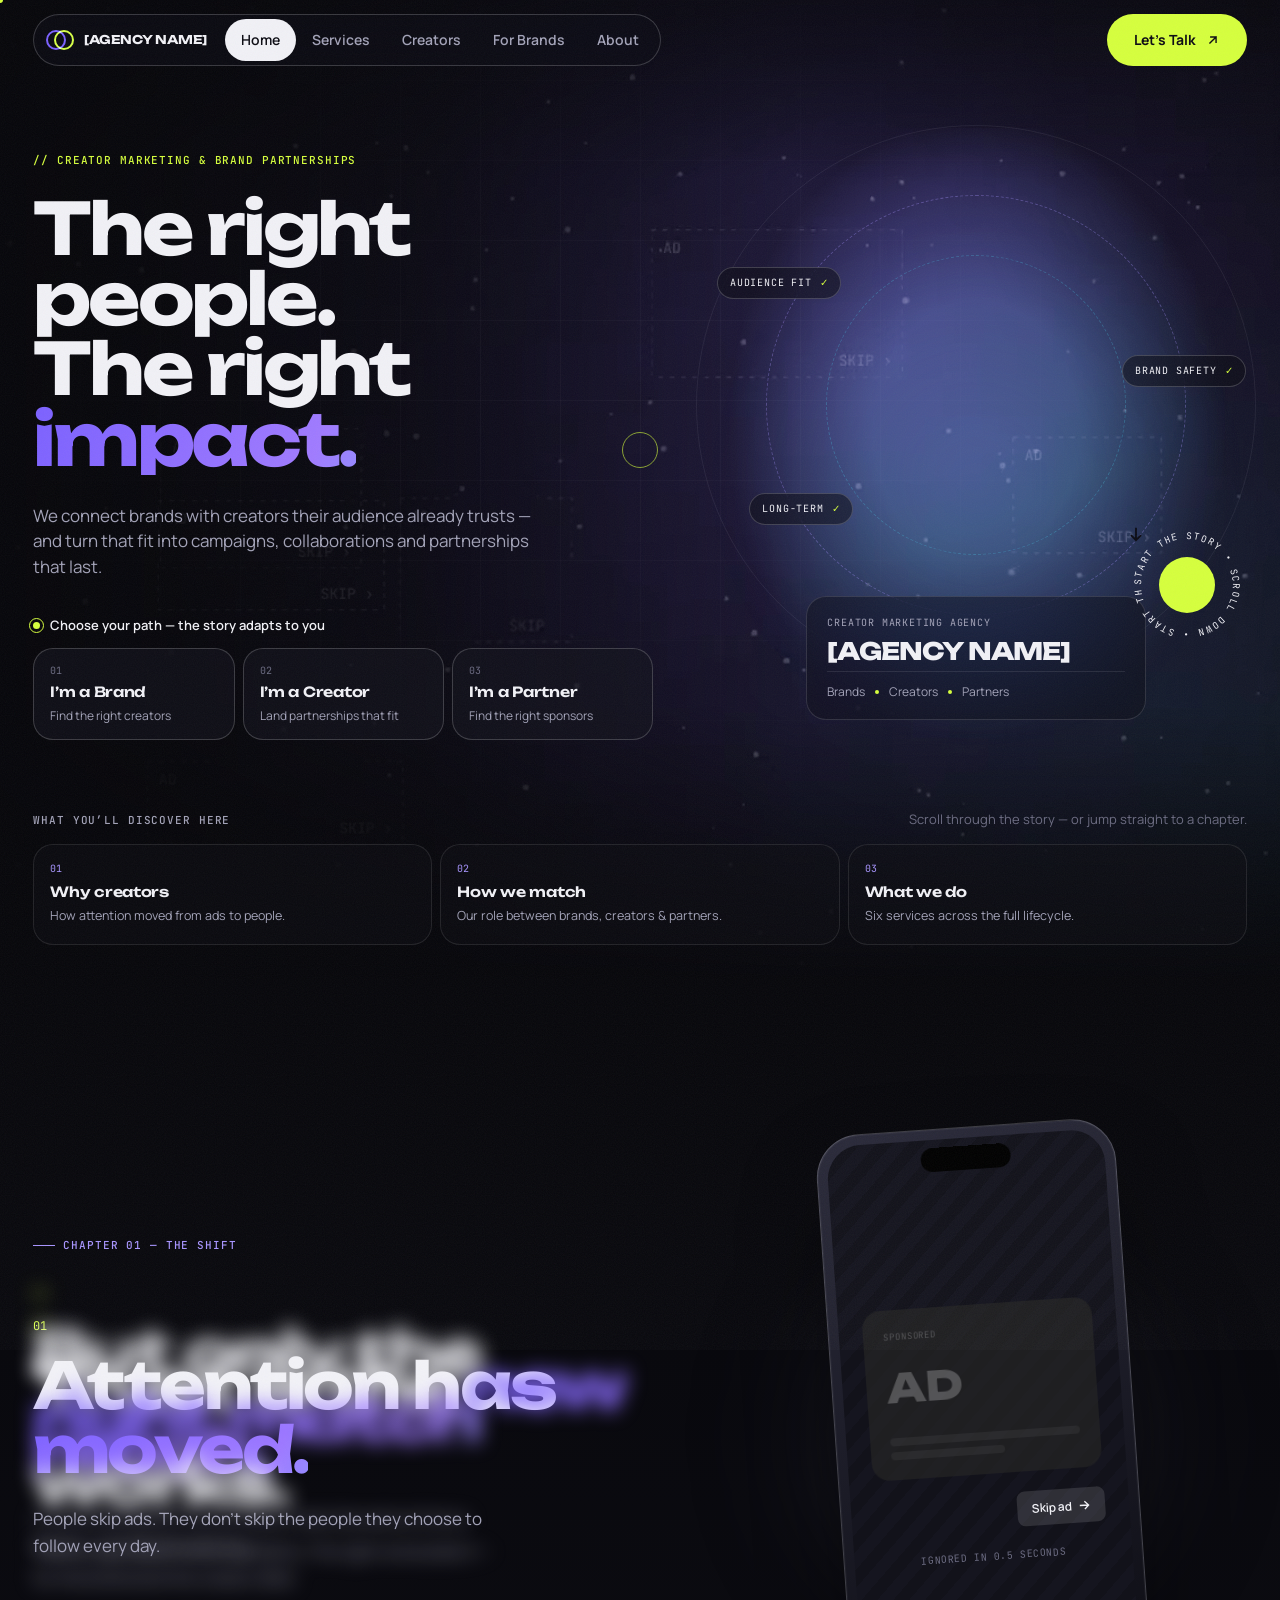
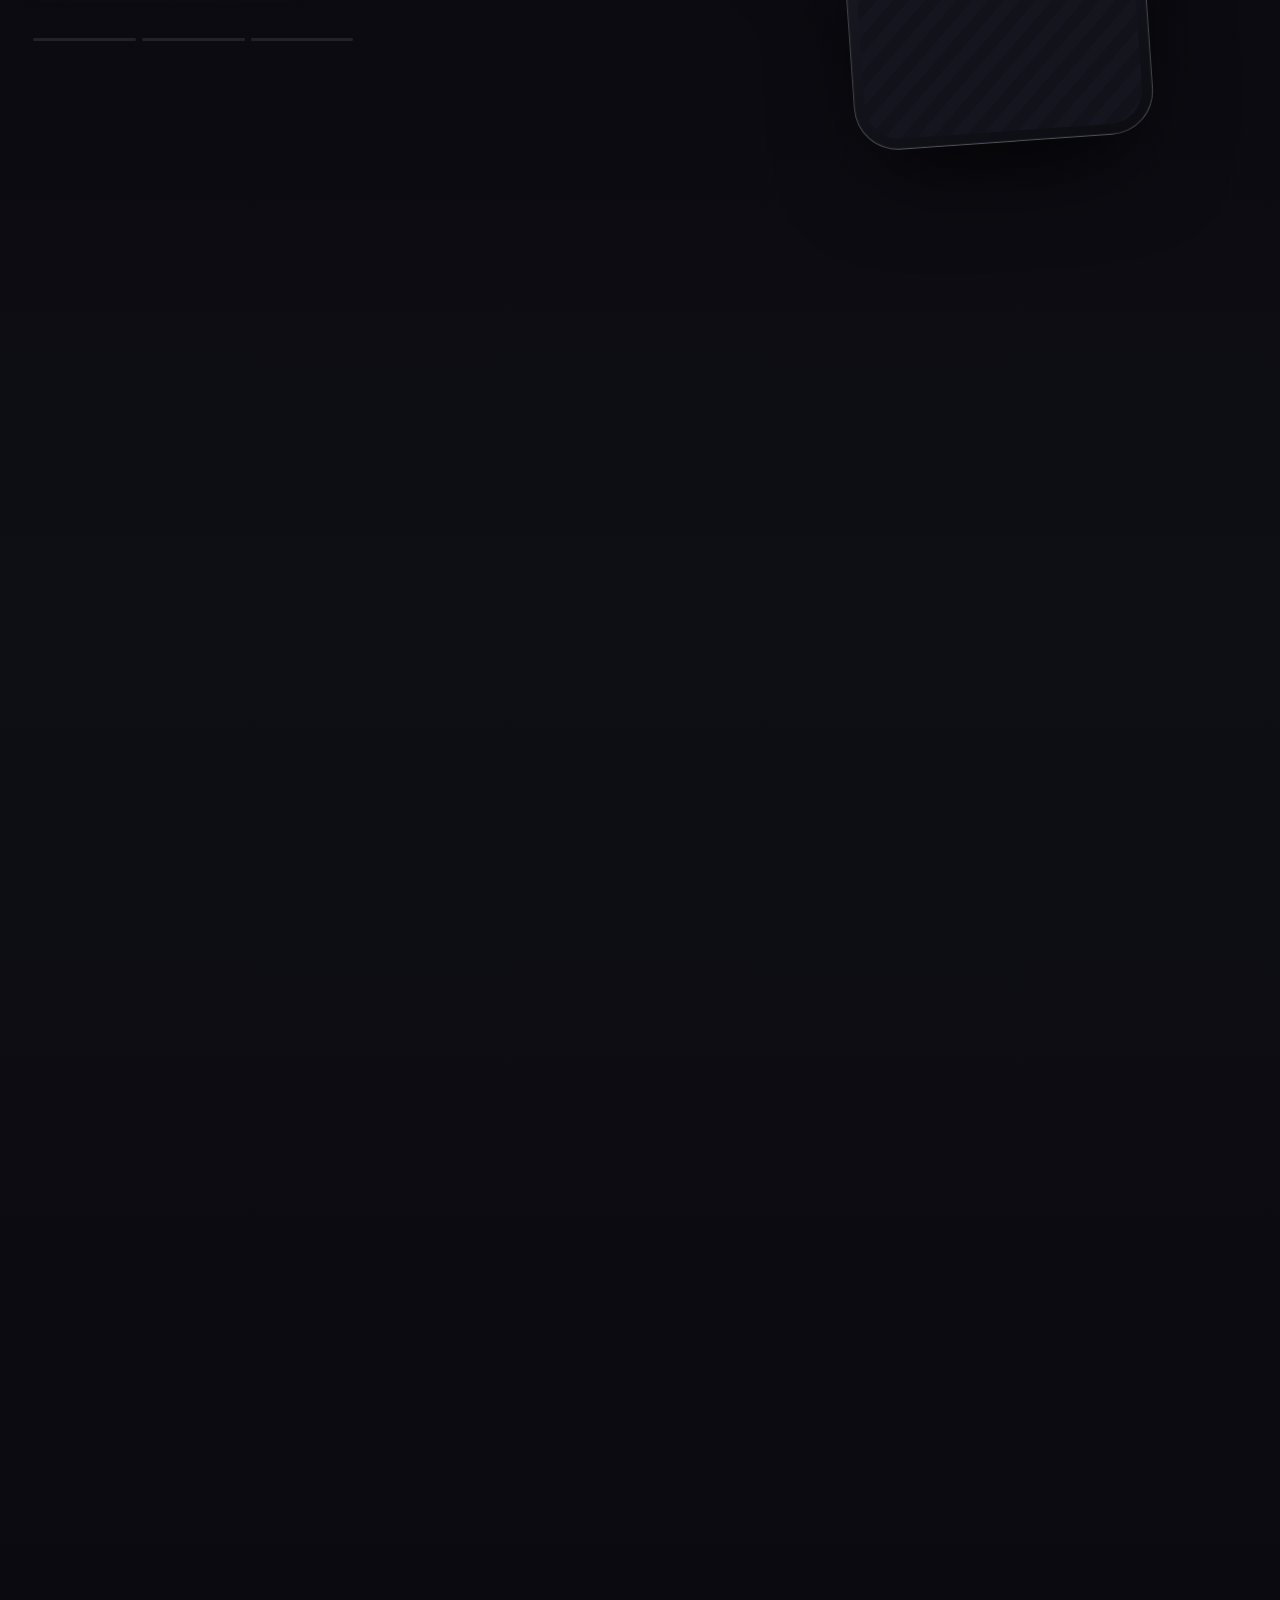
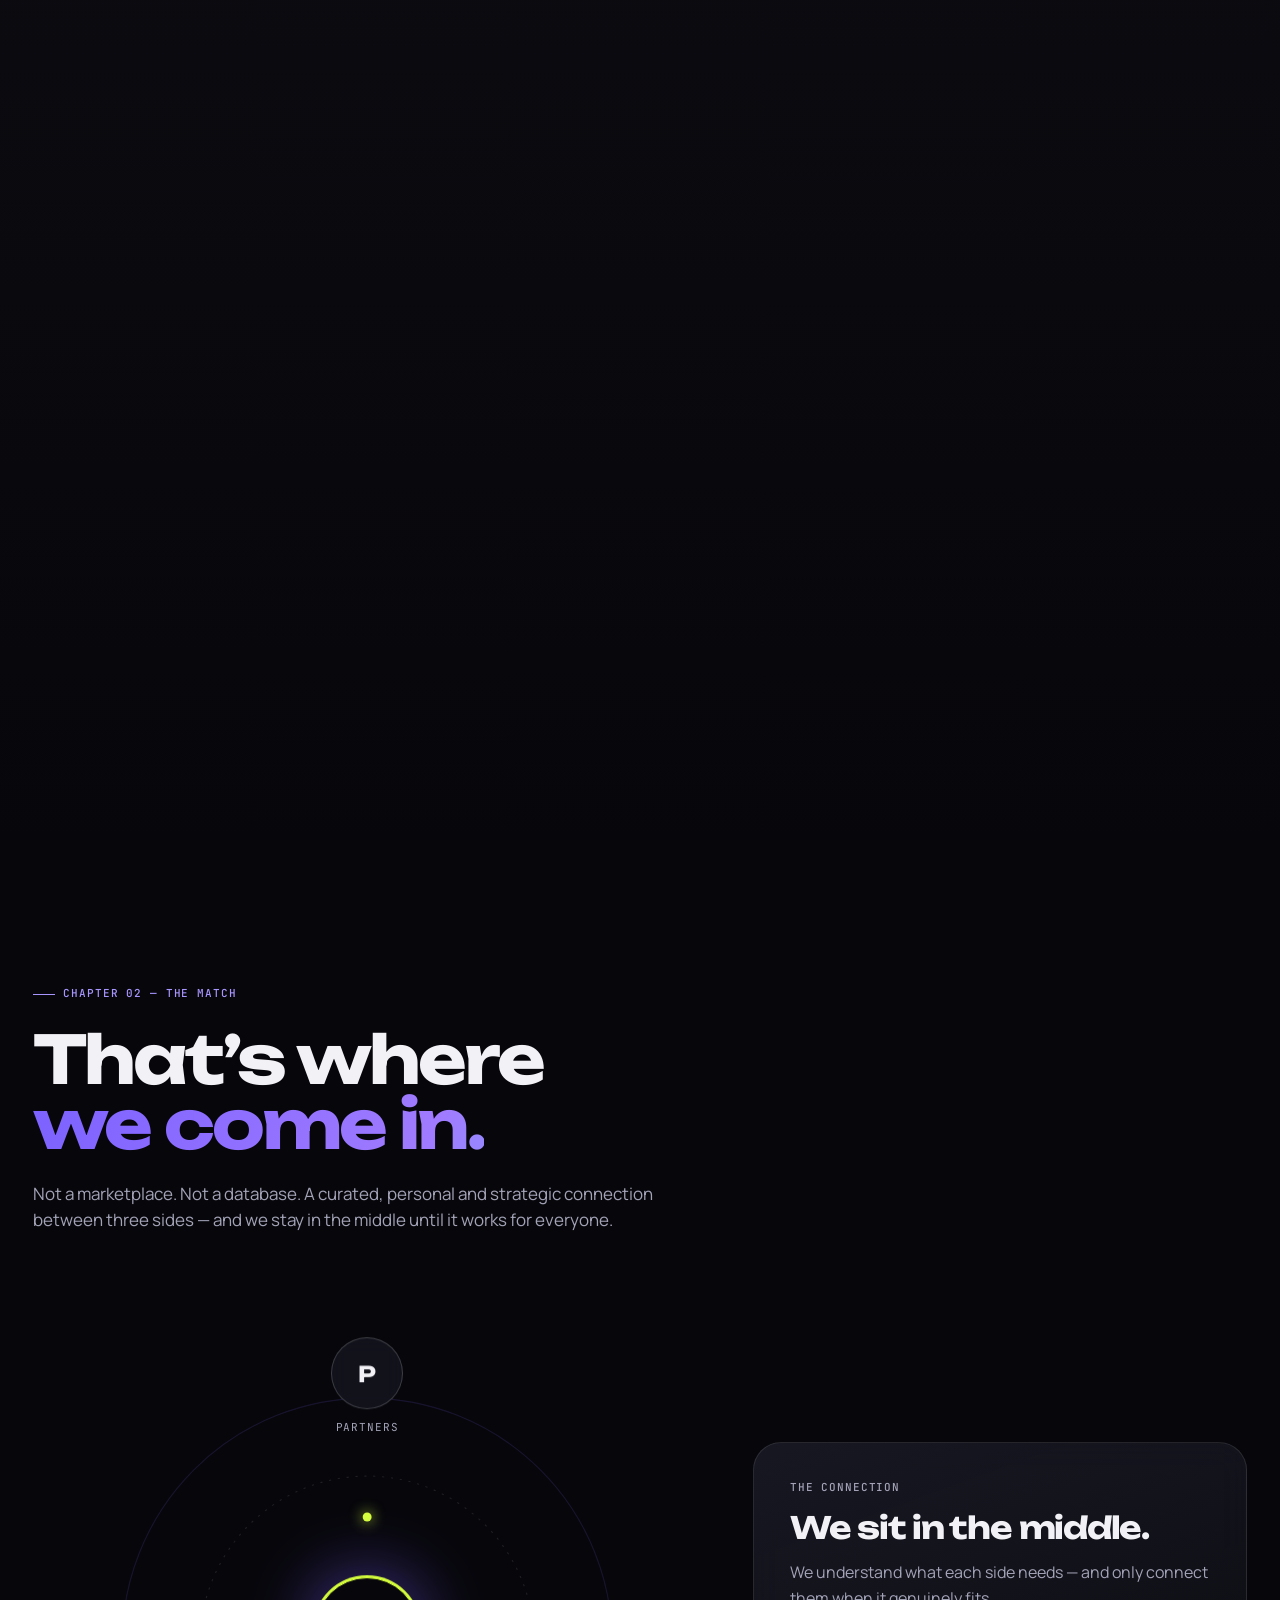
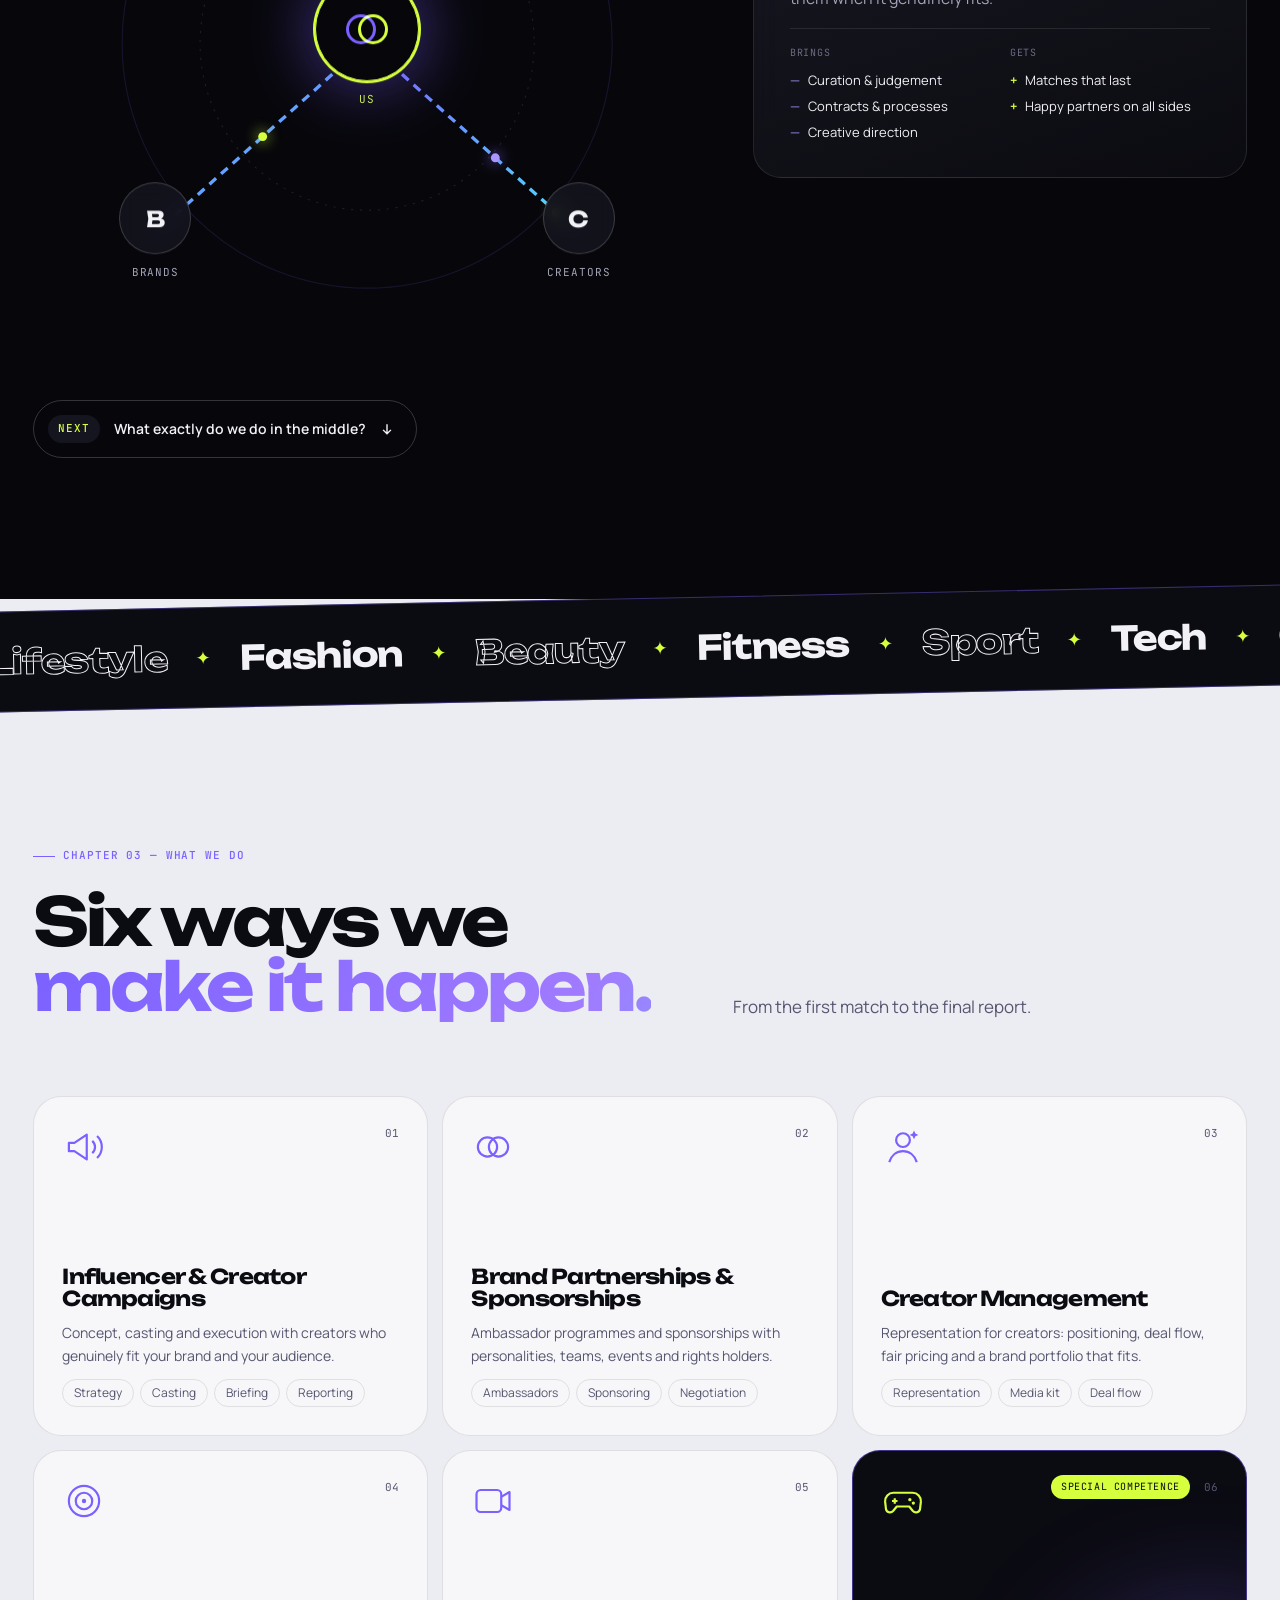
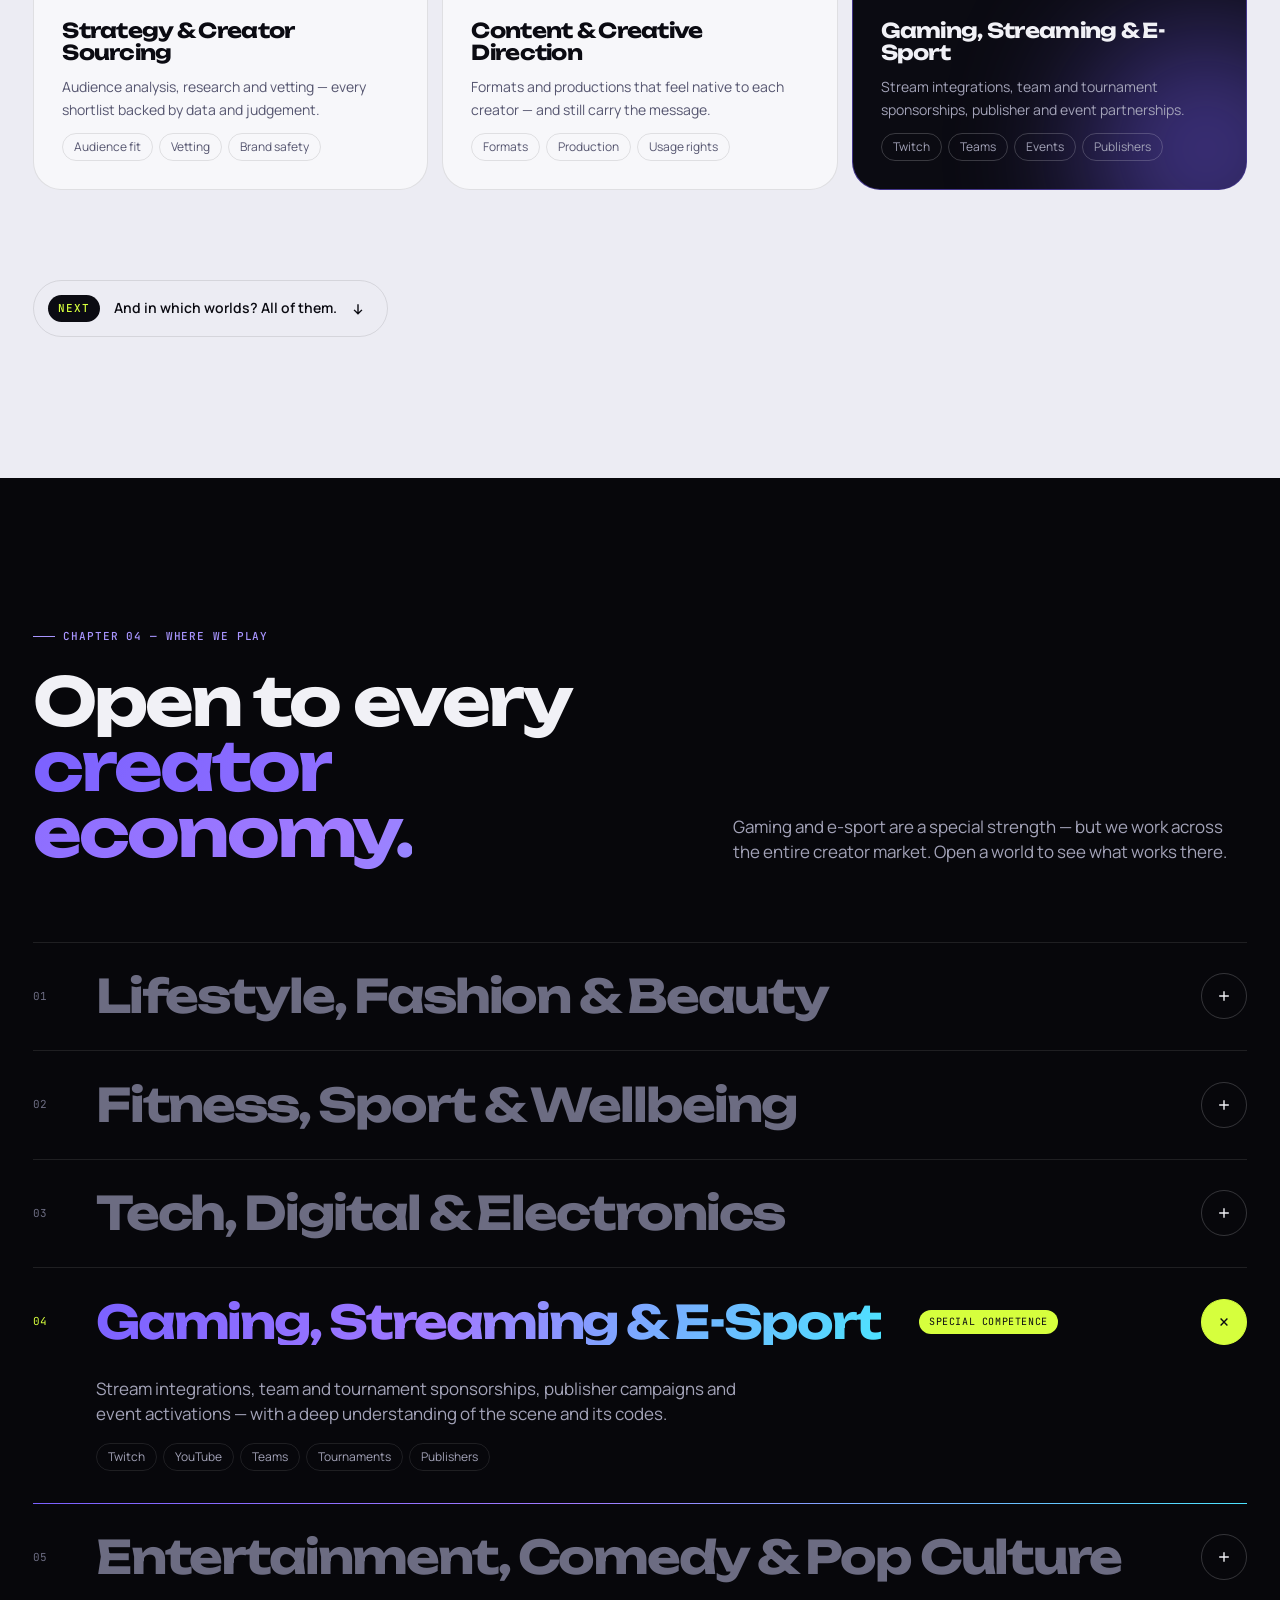
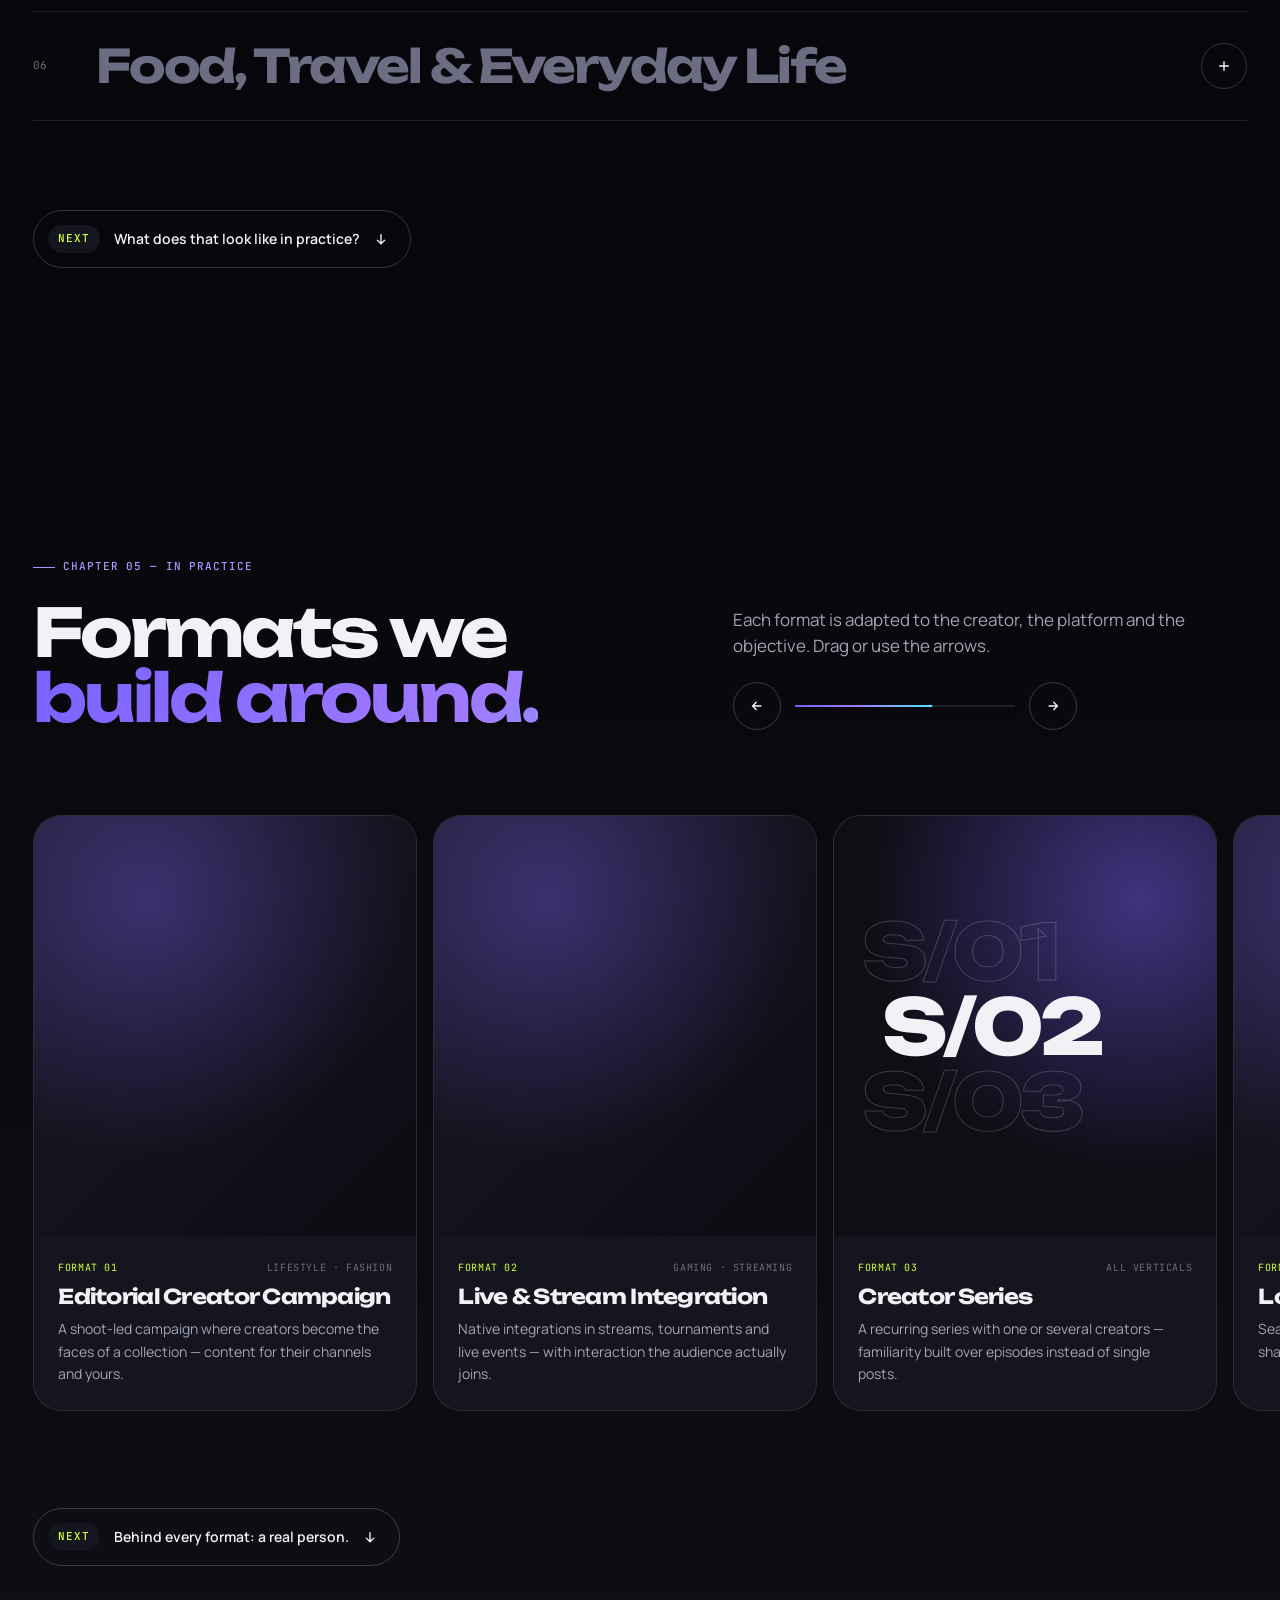
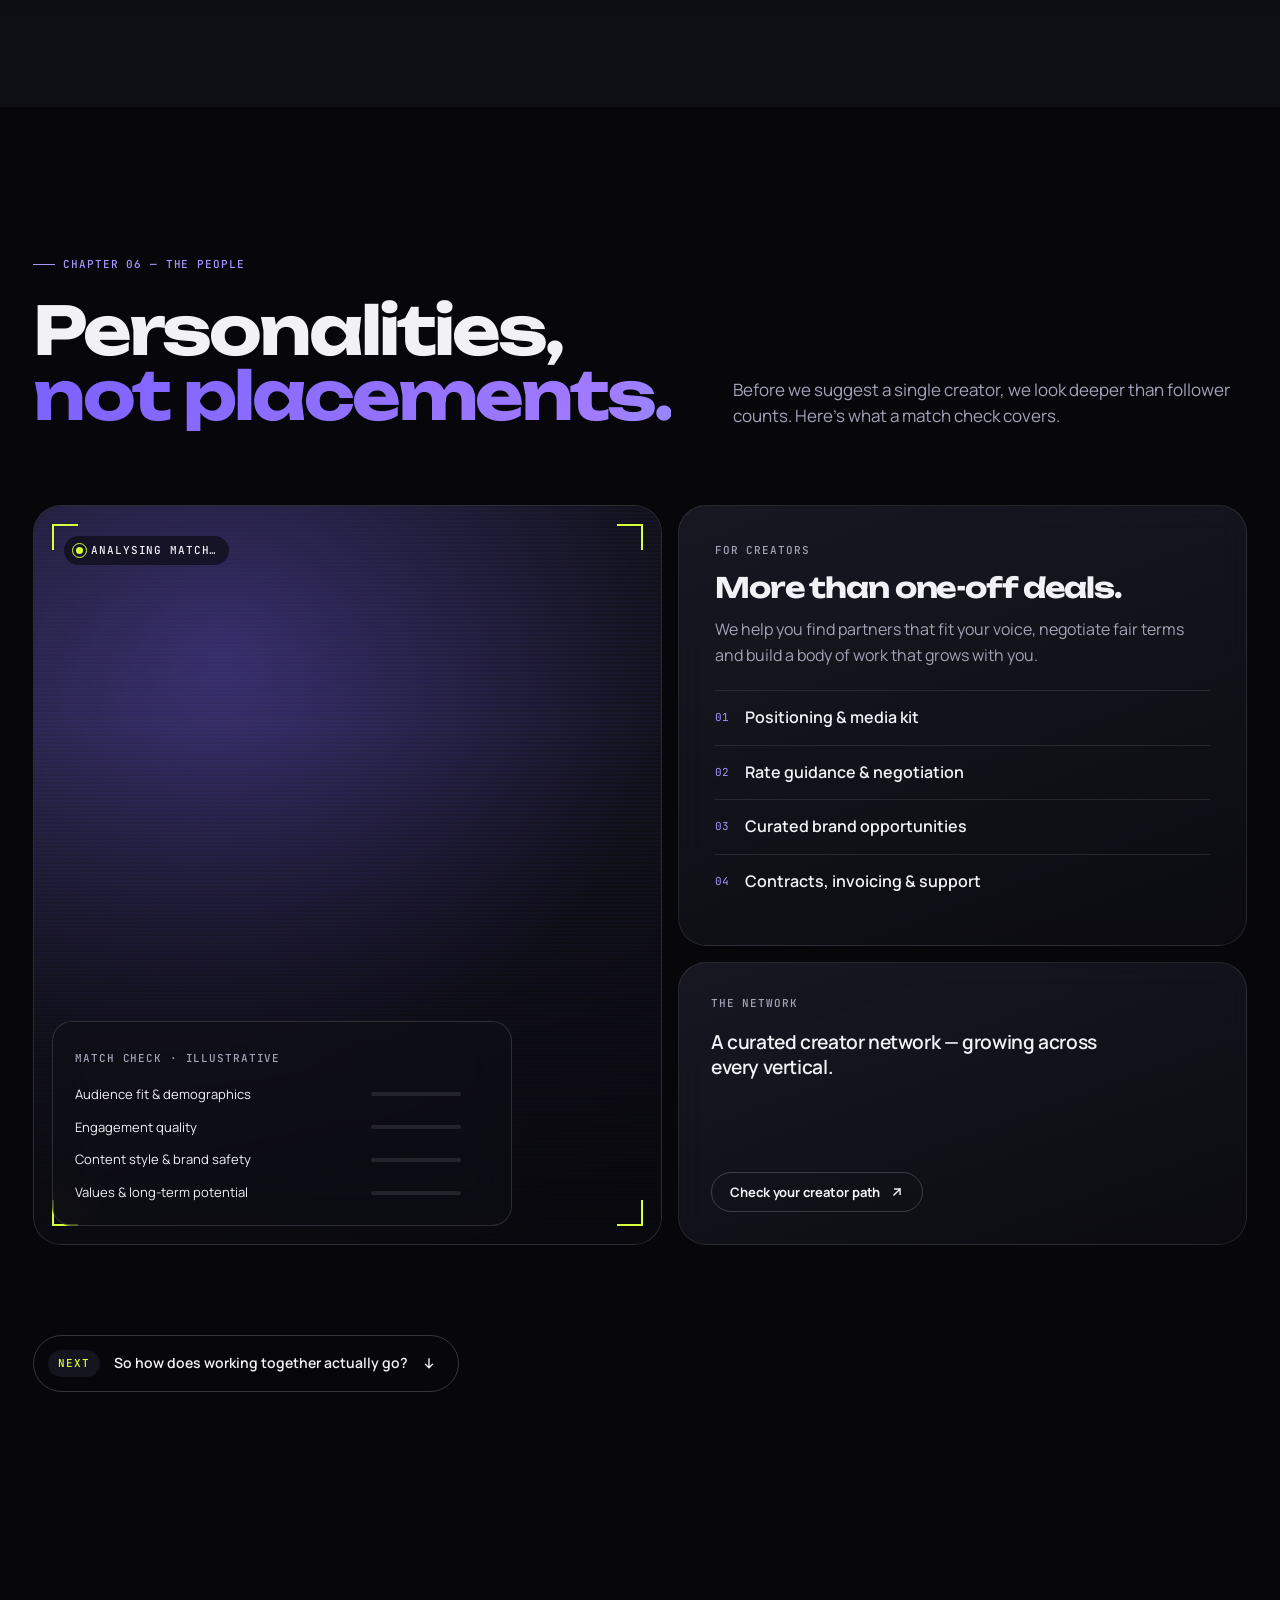
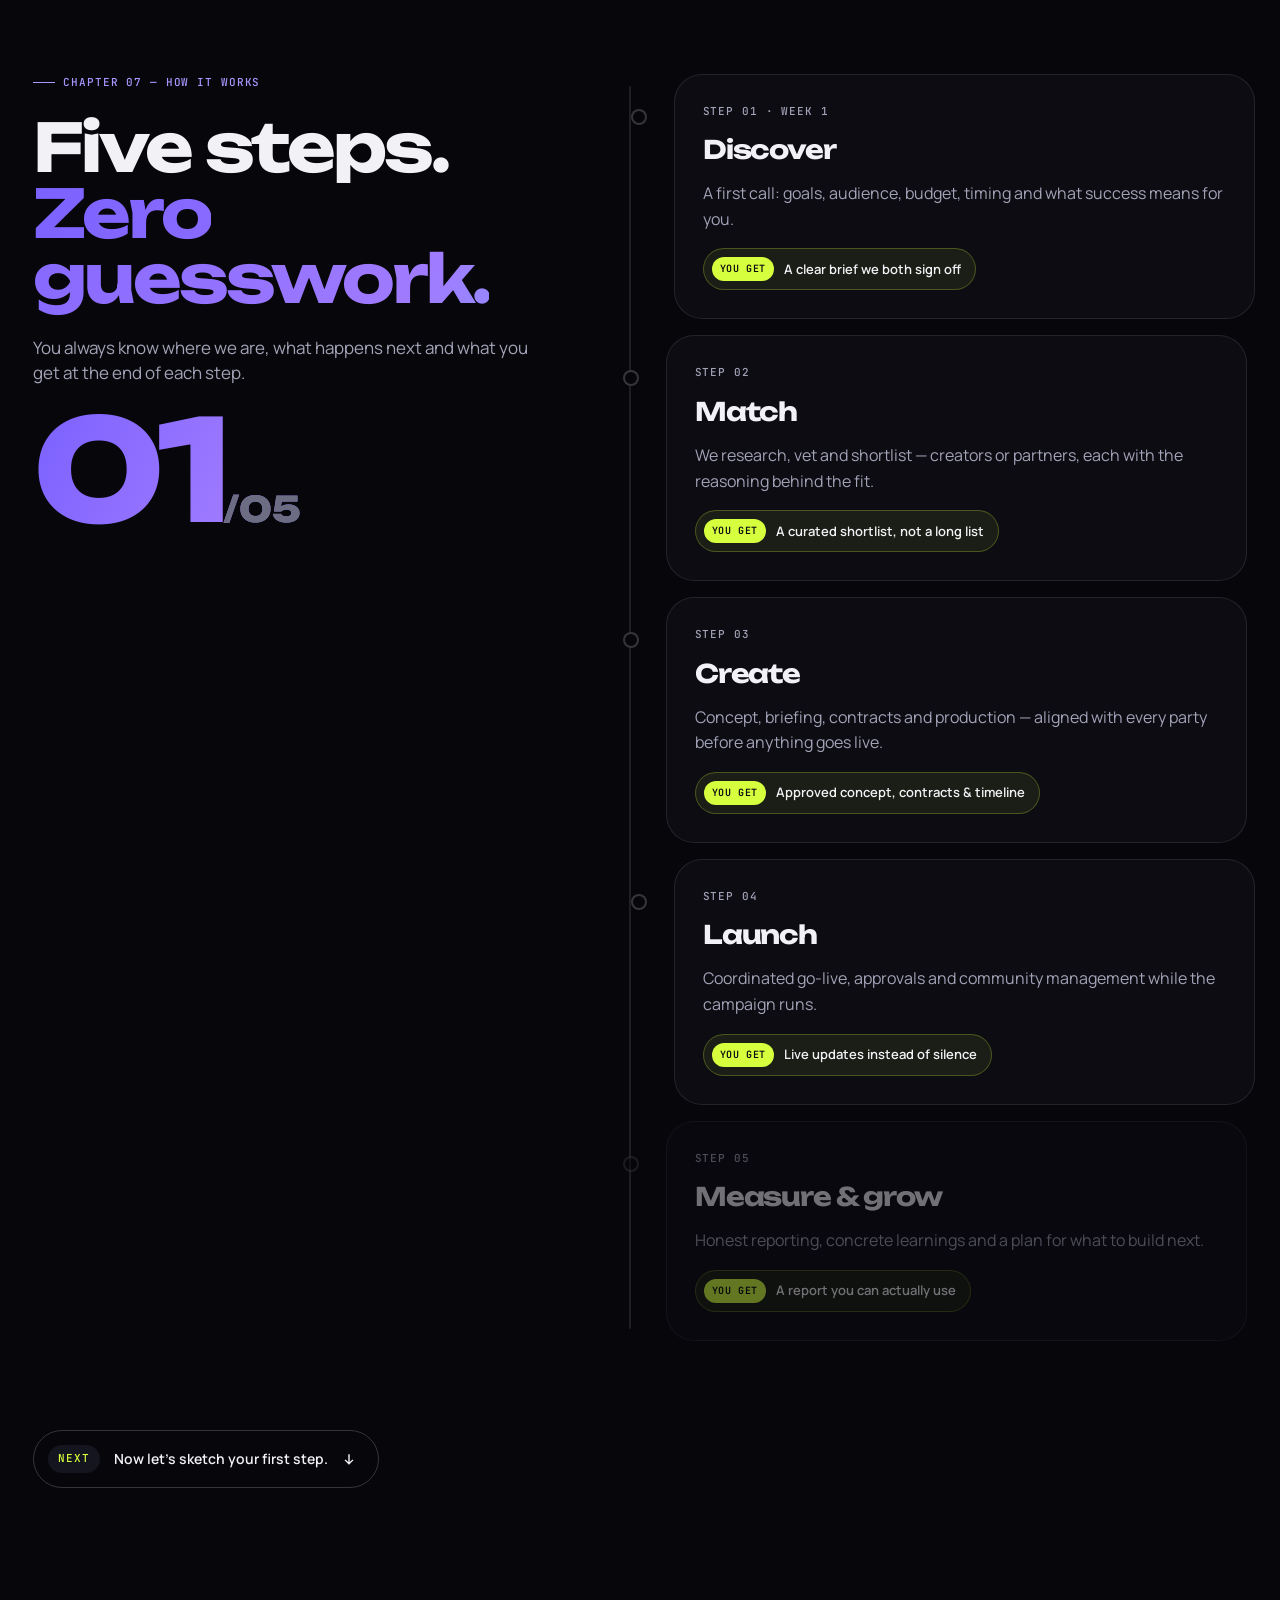
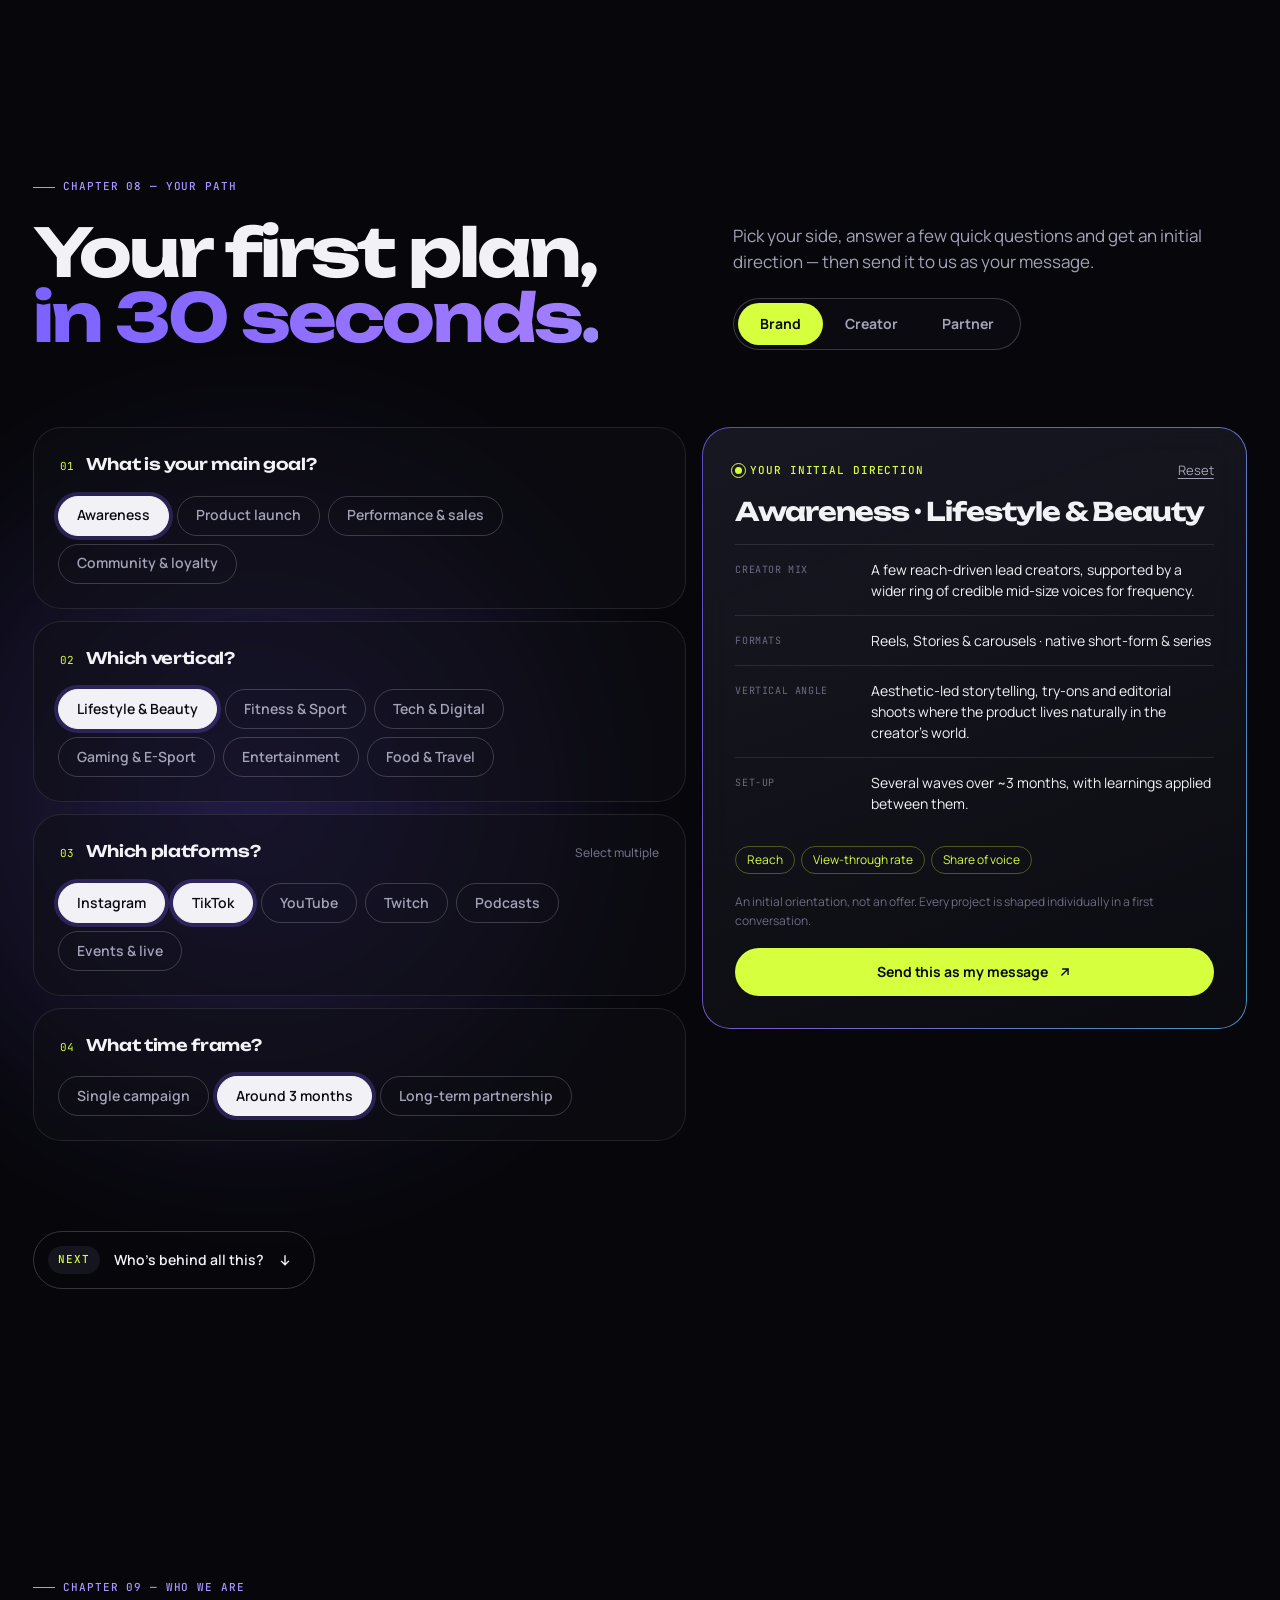
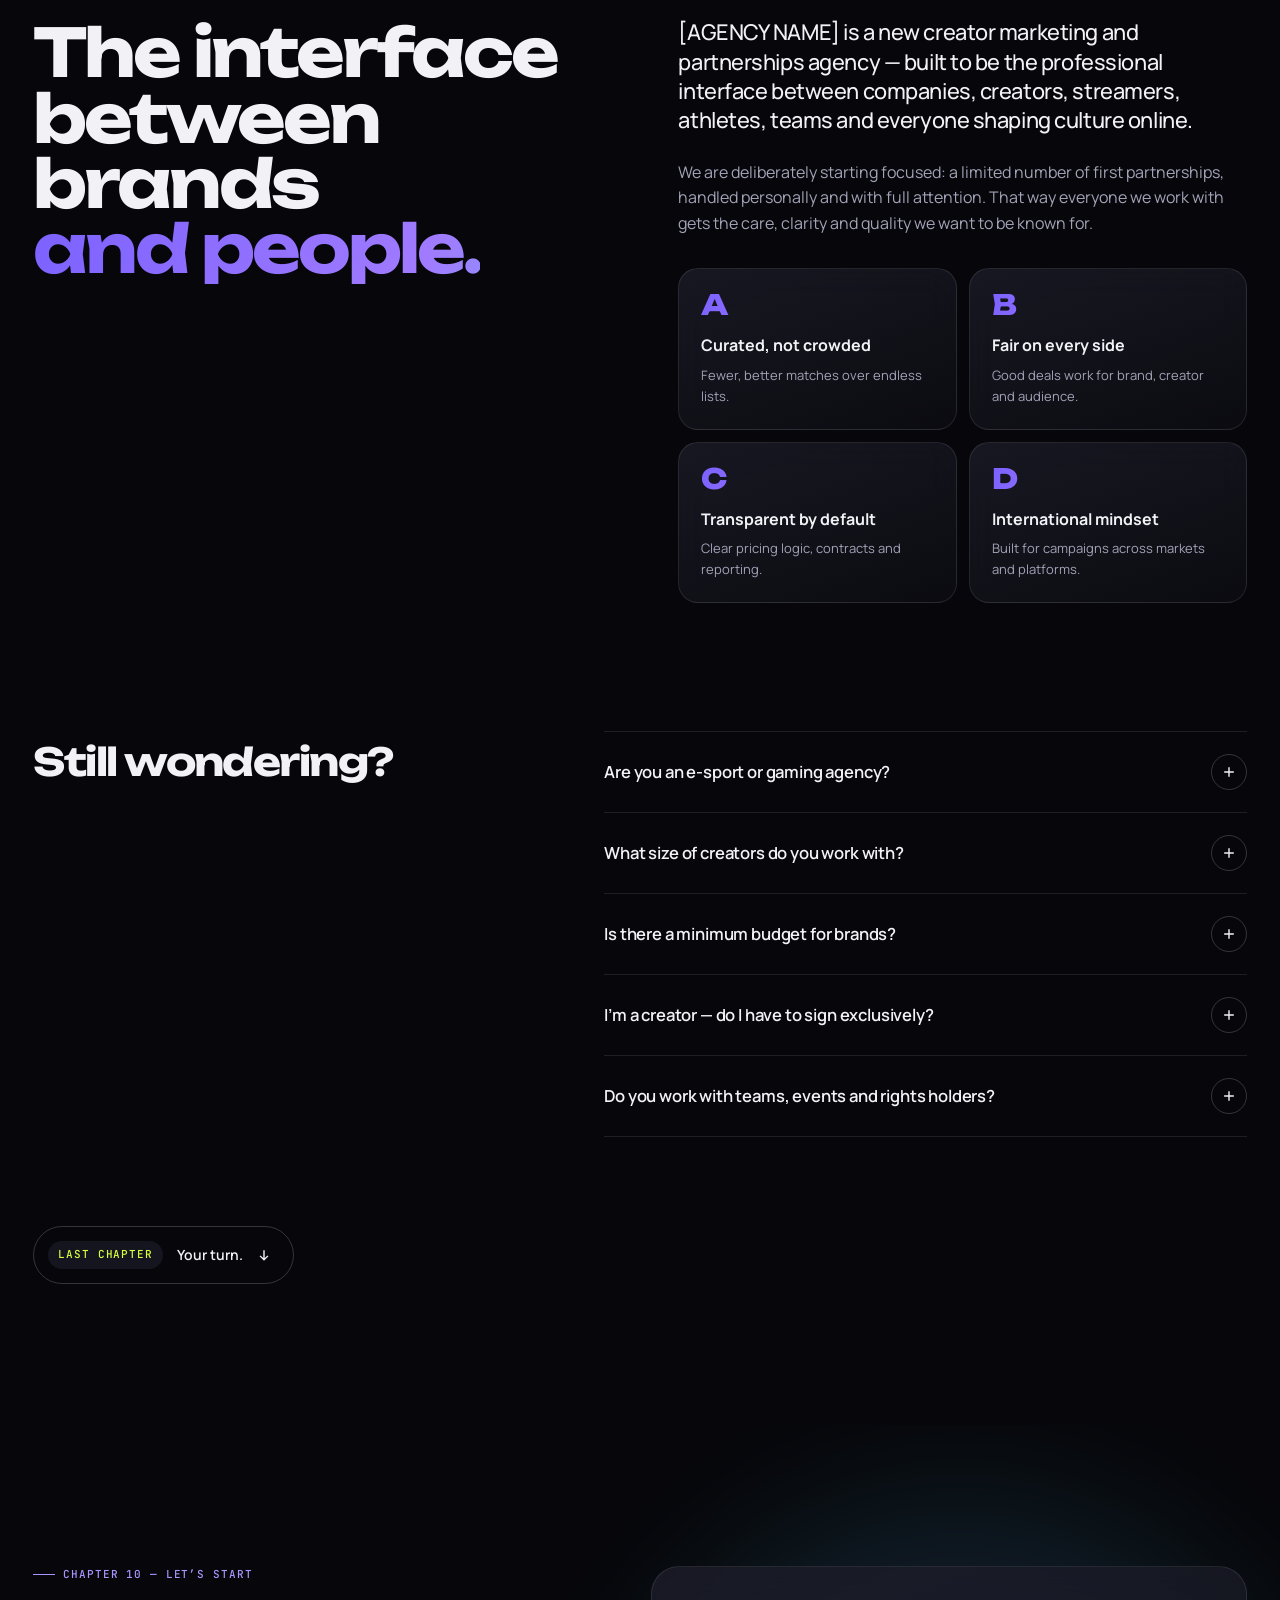
==== commit ec8d3ecc: "Add storytelling hero background video in CI style - 12s seamless loop rendered from tools/hero-vide" ====
--- a/index.html
+++ b/index.html
@@ -15,6 +15,7 @@
   <link rel="preconnect" href="https://fonts.gstatic.com" crossorigin />
   <link rel="preconnect" href="https://d2ol7oe51mr4n9.cloudfront.net" crossorigin />
   <link rel="preload" as="image" href="https://d2ol7oe51mr4n9.cloudfront.net/user_38xzZboKViGWJOttwIXH07lWA1P/7dc8b8f3-4ccb-4599-8ce4-7f7c7881bad9.webp" fetchpriority="high" />
+  <link rel="preload" as="image" href="assets/img/hero-poster.jpg" />
   <link href="https://fonts.googleapis.com/css2?family=JetBrains+Mono:wght@400;500&family=Manrope:wght@400;500;600;700&family=Unbounded:wght@500;600;700;800&display=swap" rel="stylesheet" />
   <link rel="stylesheet" href="assets/css/styles.css" />
   <link rel="icon" href="data:image/svg+xml,%3Csvg xmlns='http://www.w3.org/2000/svg' viewBox='0 0 32 32'%3E%3Cdefs%3E%3ClinearGradient id='g' x1='0' y1='0' x2='1' y2='1'%3E%3Cstop offset='0' stop-color='%237B61FF'/%3E%3Cstop offset='1' stop-color='%234DE3FF'/%3E%3C/linearGradient%3E%3C/defs%3E%3Crect width='32' height='32' rx='9' fill='%2307070B'/%3E%3Ccircle cx='12' cy='16' r='6' fill='none' stroke='url(%23g)' stroke-width='2.4'/%3E%3Ccircle cx='20' cy='16' r='6' fill='none' stroke='%23D6FF3D' stroke-width='2.4'/%3E%3C/svg%3E" />
@@ -109,9 +110,12 @@
          ========================================================= -->
     <section class="hero" id="home" data-chapter-section aria-labelledby="heroTitle">
       <div class="hero__bg" aria-hidden="true">
-        <div class="aura aura--1"></div>
-        <div class="aura aura--2"></div>
-        <div class="aura aura--3"></div>
+        <!-- Storytelling loop (12 s): noise → signal → connection → impact. Source: tools/hero-video -->
+        <video class="hero__video" id="heroVideo" autoplay muted loop playsinline preload="auto" poster="assets/img/hero-poster.jpg" tabindex="-1">
+          <source src="assets/video/hero.webm" type="video/webm" />
+          <source src="assets/video/hero.mp4" type="video/mp4" />
+        </video>
+        <div class="hero__shade"></div>
         <div class="hud-grid"></div>
       </div>
 
--- a/assets/css/styles.css
+++ b/assets/css/styles.css
@@ -288,12 +288,18 @@
    ========================================================================== */
 .hero { position: relative; min-height: 100svh; padding: calc(var(--header-h) + 48px) 0 40px; overflow: hidden; isolation: isolate; }
 .hero__bg { position: absolute; inset: 0; z-index: -1; pointer-events: none; }
-.aura { position: absolute; border-radius: 50%; filter: blur(80px); opacity: .55; will-change: transform; }
-.aura--1 { width: 620px; height: 620px; left: 42%; top: -10%; background: var(--c-violet); animation: drift1 18s ease-in-out infinite alternate; }
-.aura--2 { width: 460px; height: 460px; right: -6%; top: 30%; background: var(--c-cyan); opacity: .28; animation: drift2 22s ease-in-out infinite alternate; }
-.aura--3 { width: 300px; height: 300px; left: -6%; bottom: 0; background: var(--c-violet); opacity: .22; animation: drift1 26s ease-in-out infinite alternate-reverse; }
-@keyframes drift1 { to { transform: translate(-80px, 60px) scale(1.15); } }
-@keyframes drift2 { to { transform: translate(60px, -80px) scale(.9); } }
+.hero__video {
+  position: absolute; inset: -2%; width: 104%; height: 104%; object-fit: cover; object-position: 62% 50%;
+  background: var(--c-void) url("../img/hero-poster.jpg") center / cover no-repeat;
+  transform: translate3d(var(--vx, 0), var(--vy, 0), 0); transition: transform 1.2s var(--ease);
+}
+.hero__shade {
+  position: absolute; inset: 0;
+  background:
+    linear-gradient(90deg, rgba(7,7,11,.88) 0%, rgba(7,7,11,.6) 32%, rgba(7,7,11,0) 62%),
+    linear-gradient(0deg, var(--c-void) 0%, rgba(7,7,11,0) 28%),
+    linear-gradient(180deg, rgba(7,7,11,.6) 0%, rgba(7,7,11,0) 18%);
+}
 .hud-grid {
   position: absolute; inset: 0;
   background-image: linear-gradient(var(--c-line) 1px, transparent 1px), linear-gradient(90deg, var(--c-line) 1px, transparent 1px);
@@ -336,9 +342,9 @@
 .path-btn[aria-pressed="true"]::after { content: "✓"; position: absolute; top: 12px; right: 14px; width: 18px; height: 18px; border-radius: 50%; background: var(--c-volt); color: var(--c-ink-l); font-size: 11px; font-weight: 700; display: grid; place-items: center; }
 
 .hero__visual { position: relative; height: clamp(520px, 70vh, 720px); }
-.hero__visual::before { content: ""; position: absolute; inset: 12% 8% 0; border-radius: 50%; background: radial-gradient(circle, rgba(123,97,255,.5), transparent 65%); filter: blur(30px); }
+.hero__visual::before { content: ""; position: absolute; inset: 12% 8% 0; border-radius: 50%; background: radial-gradient(circle, rgba(123,97,255,.28), transparent 65%); filter: blur(30px); }
 .hero__photo {
-  position: absolute; inset: 0; background: transparent;
+  position: absolute; inset: 0; background: transparent; mix-blend-mode: screen;
   -webkit-mask-image: radial-gradient(ellipse 50% 54% at 50% 48%, #000 38%, transparent 92%);
   mask-image: radial-gradient(ellipse 50% 54% at 50% 48%, #000 38%, transparent 92%);
   animation: heroPhoto 1.6s var(--ease) both;
@@ -917,6 +923,8 @@
   .header-cta { height: 48px; padding: 0 18px; }
   .hero { padding-top: calc(var(--header-h) + 32px); }
   .hero__grid { grid-template-columns: 1fr; }
+  .hero__shade { background: linear-gradient(180deg, rgba(7,7,11,.5) 0%, rgba(7,7,11,0) 20%, rgba(7,7,11,0) 38%, rgba(7,7,11,.85) 60%, var(--c-void) 100%); }
+  .hero__video { object-position: 66% 30%; height: 70%; }
   .hero__visual { height: clamp(400px, 100vw, 540px); order: -1; margin-top: -24px; }
   .hero__plate { bottom: 0; }
   .hero__copy { margin-top: 12px; position: relative; z-index: 5; }
